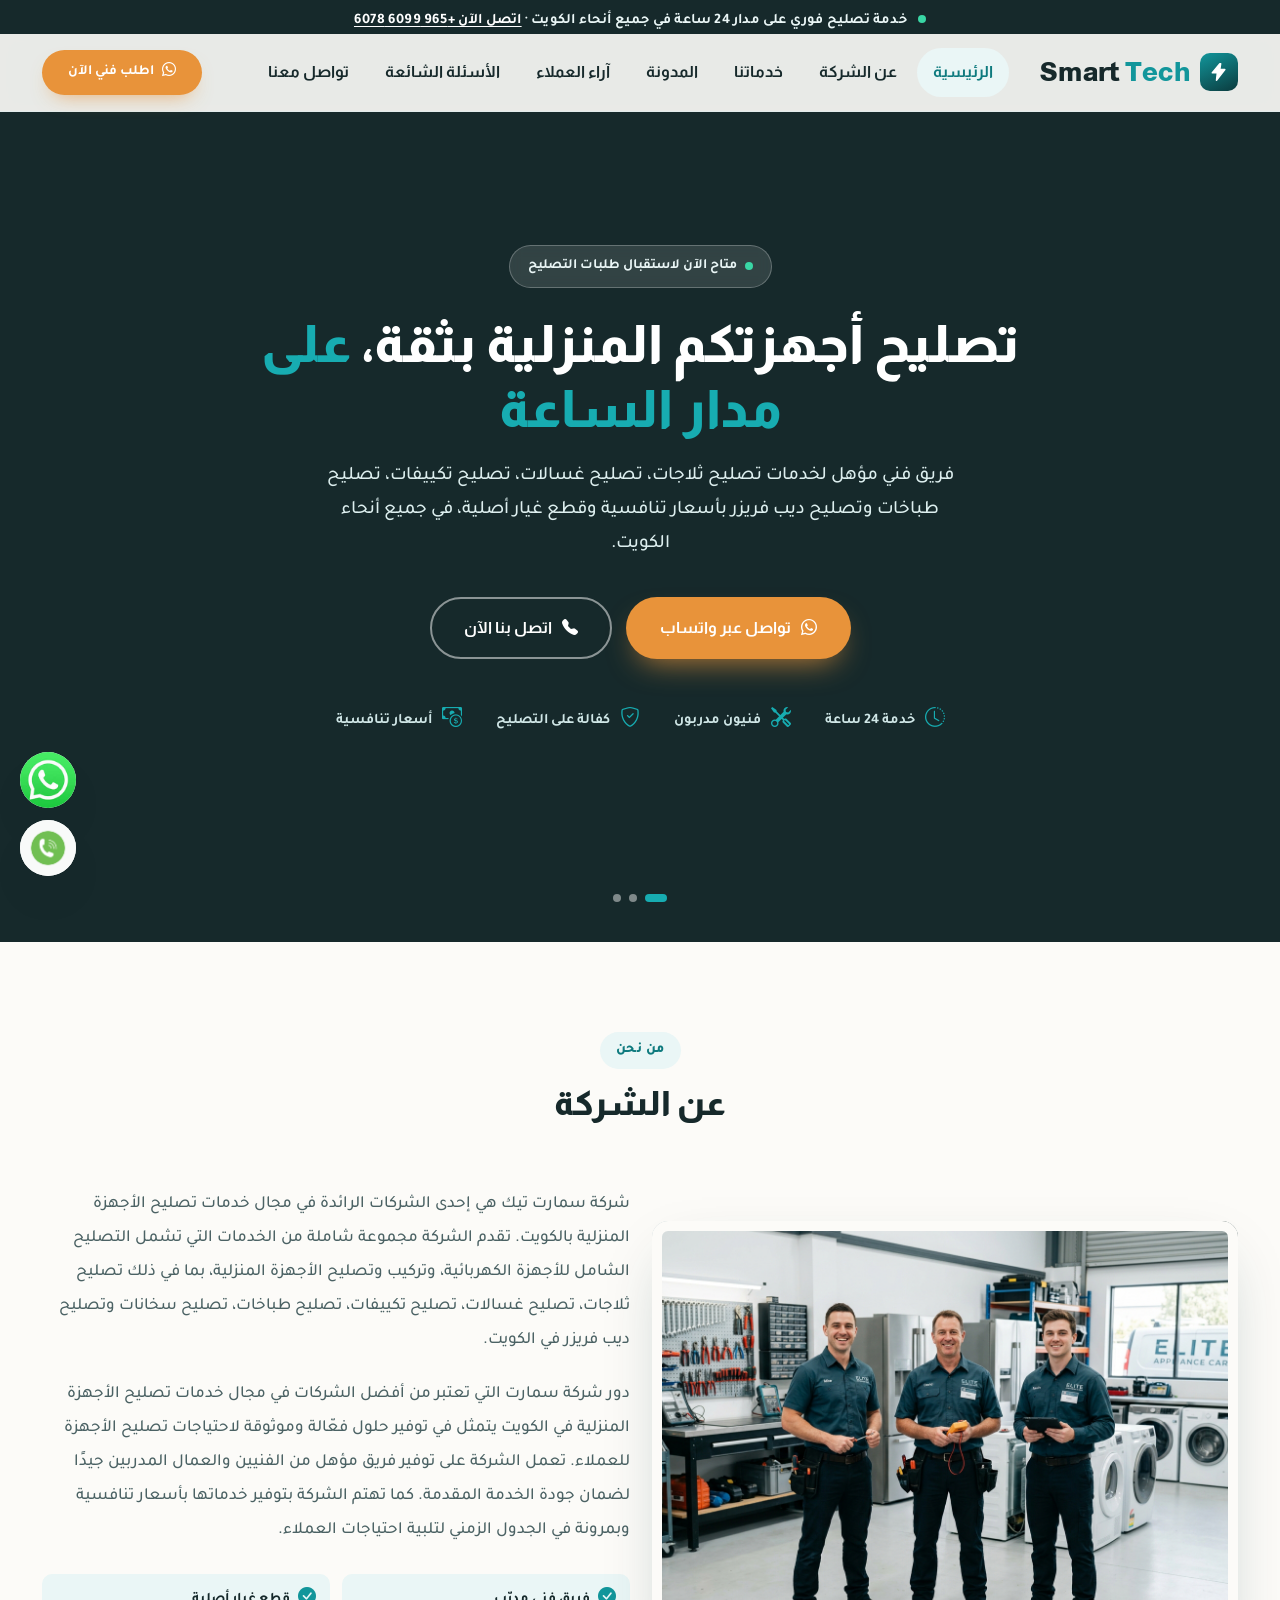
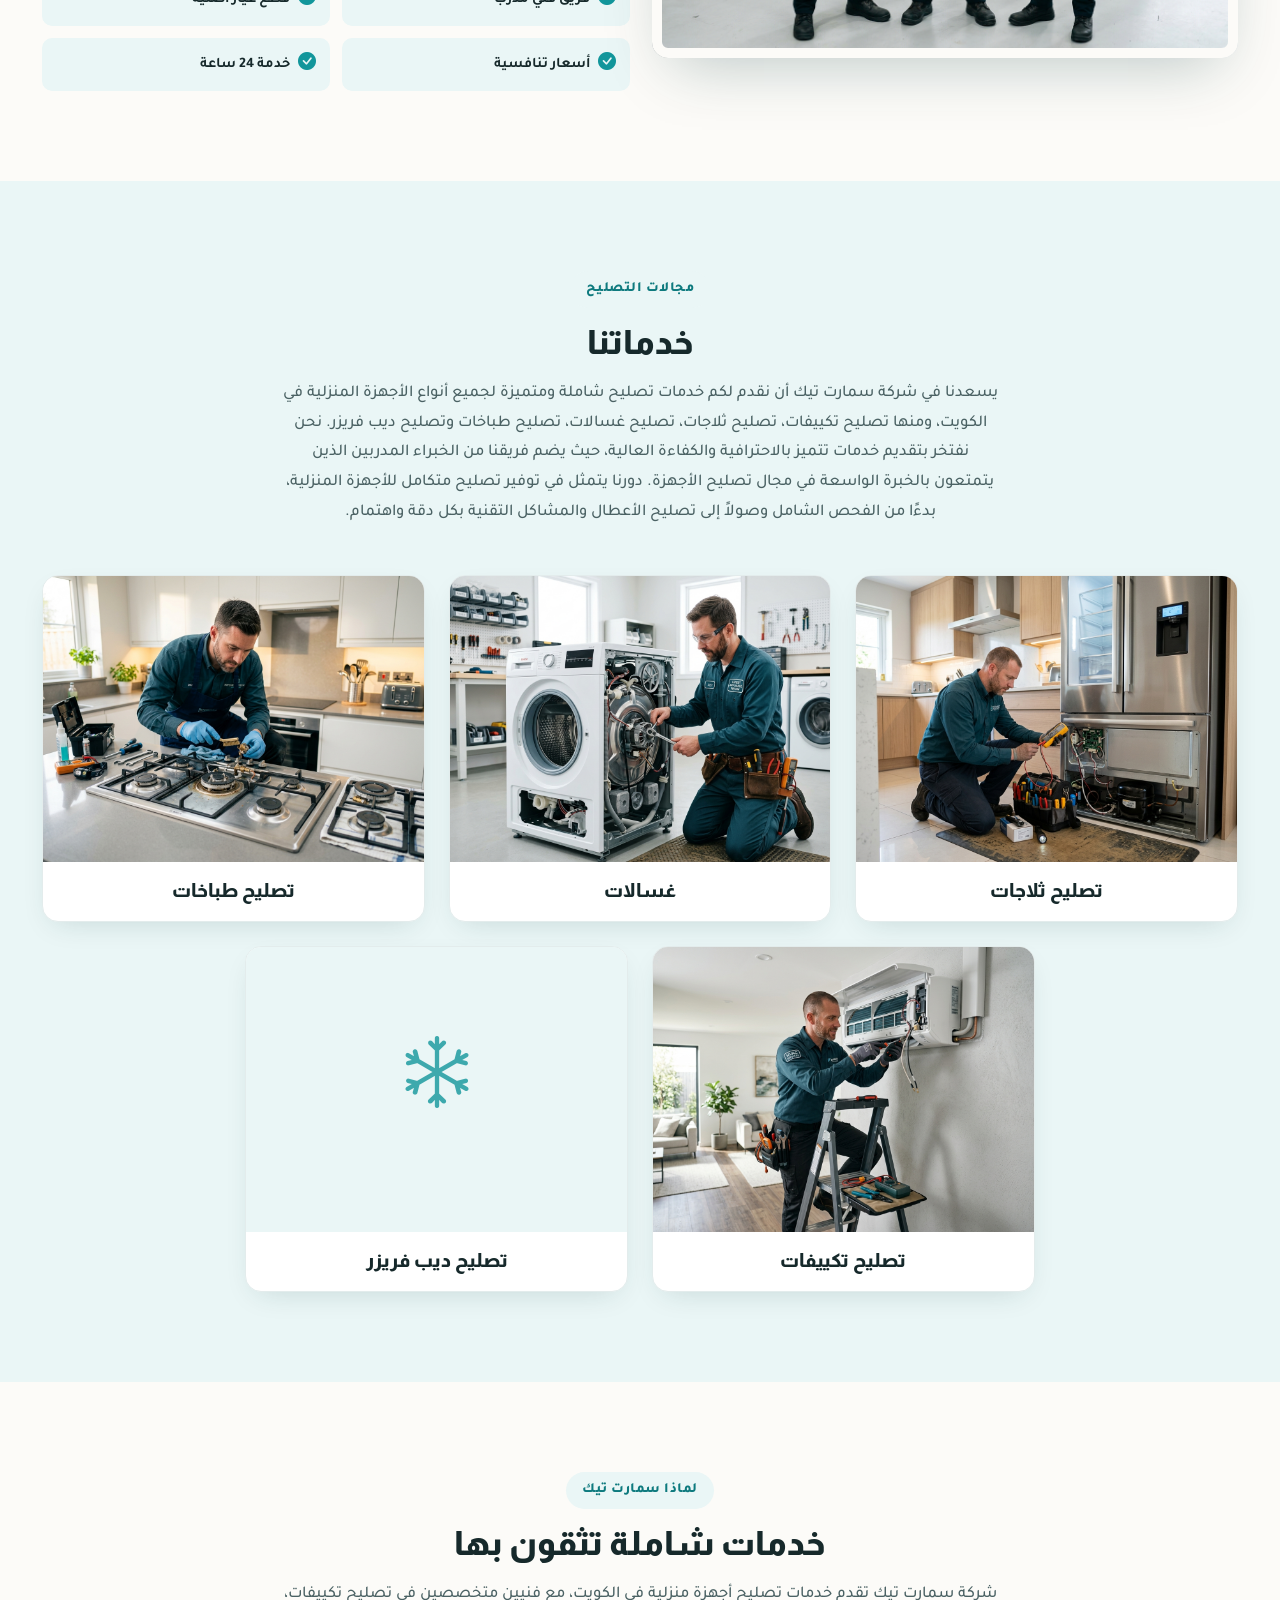
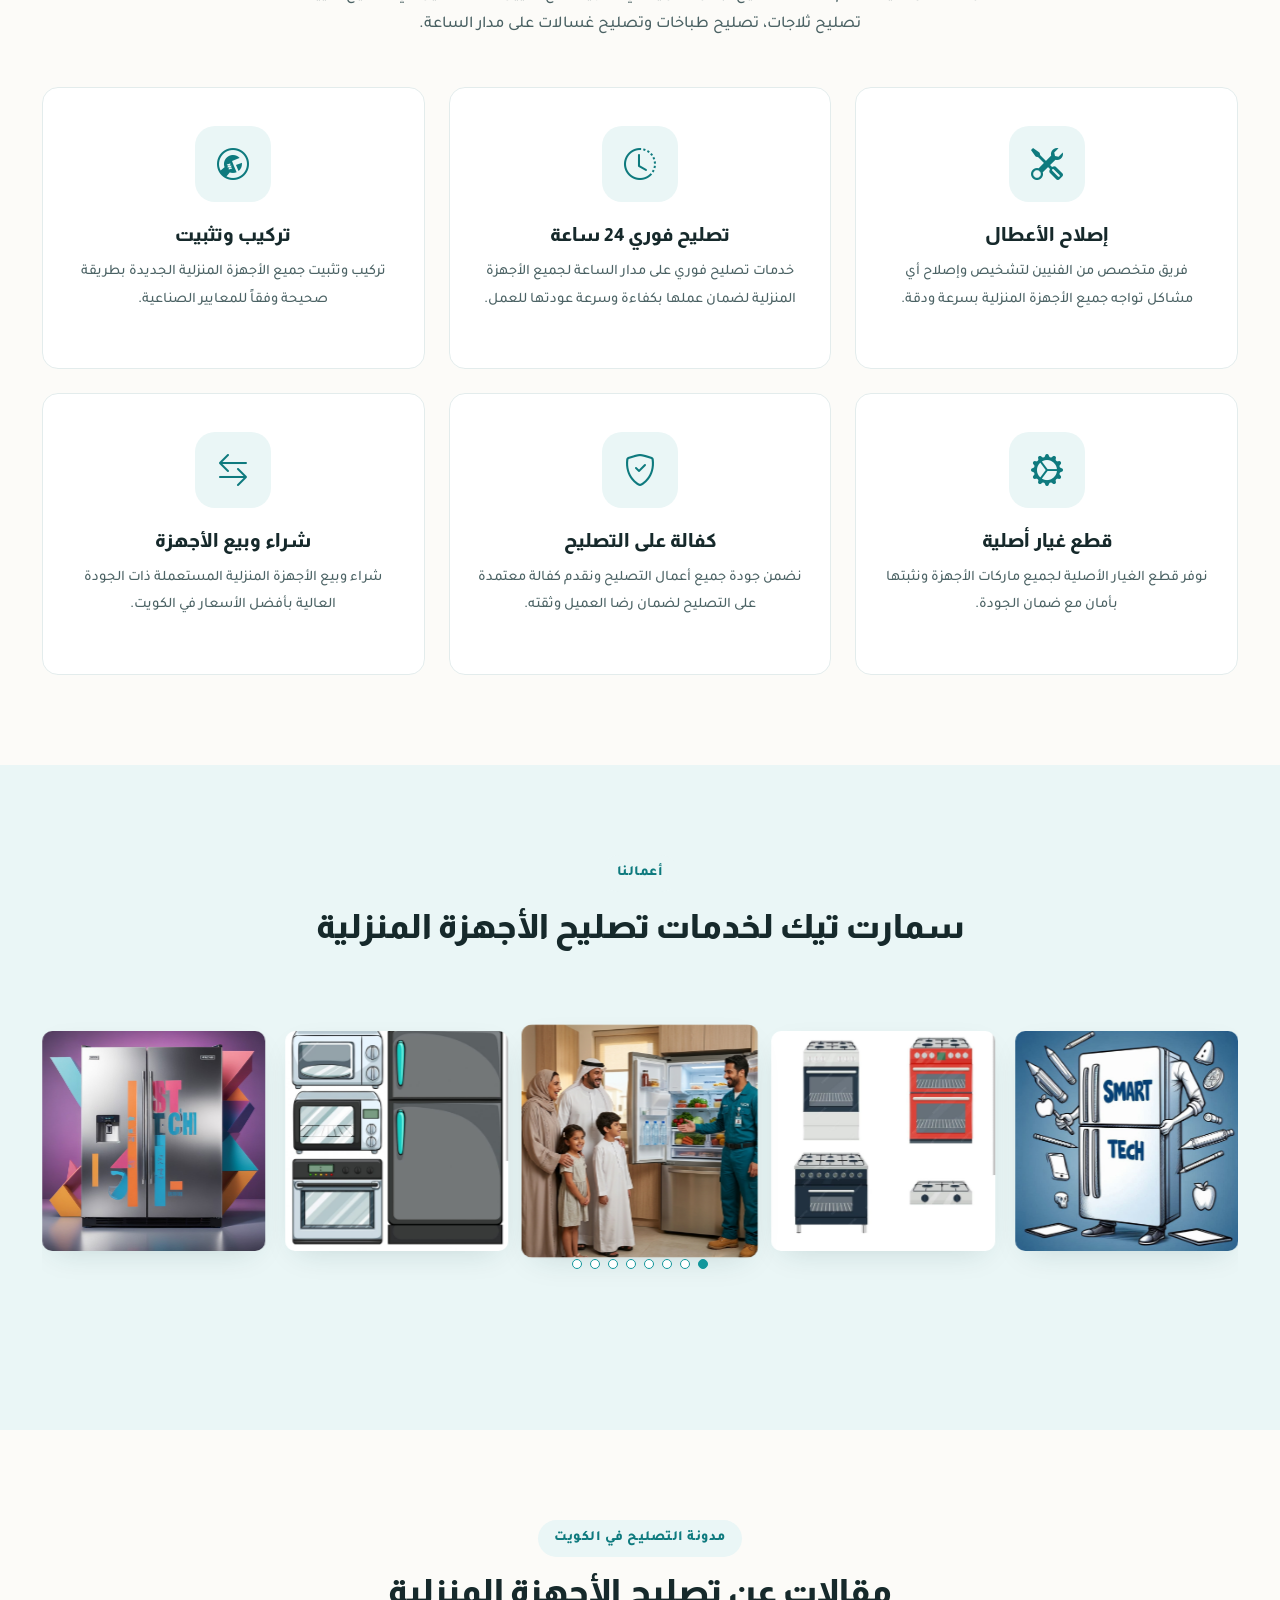
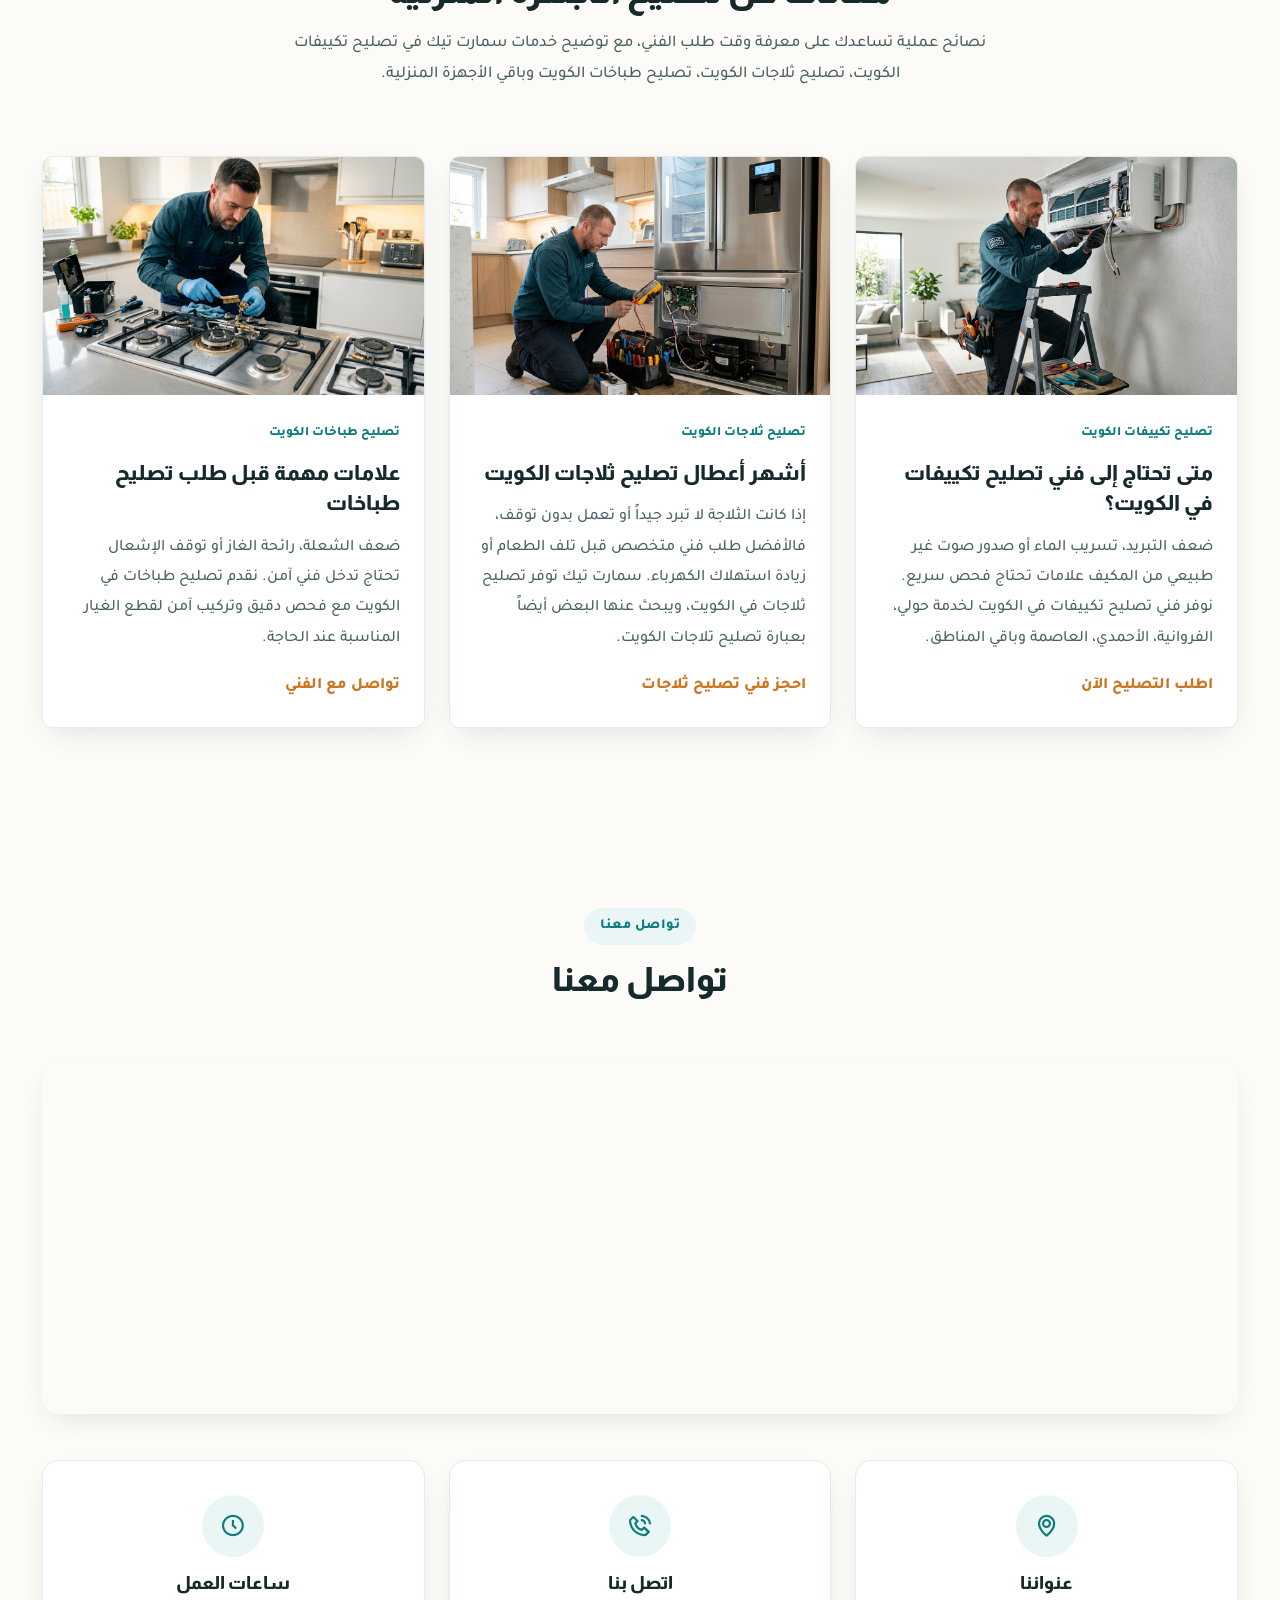
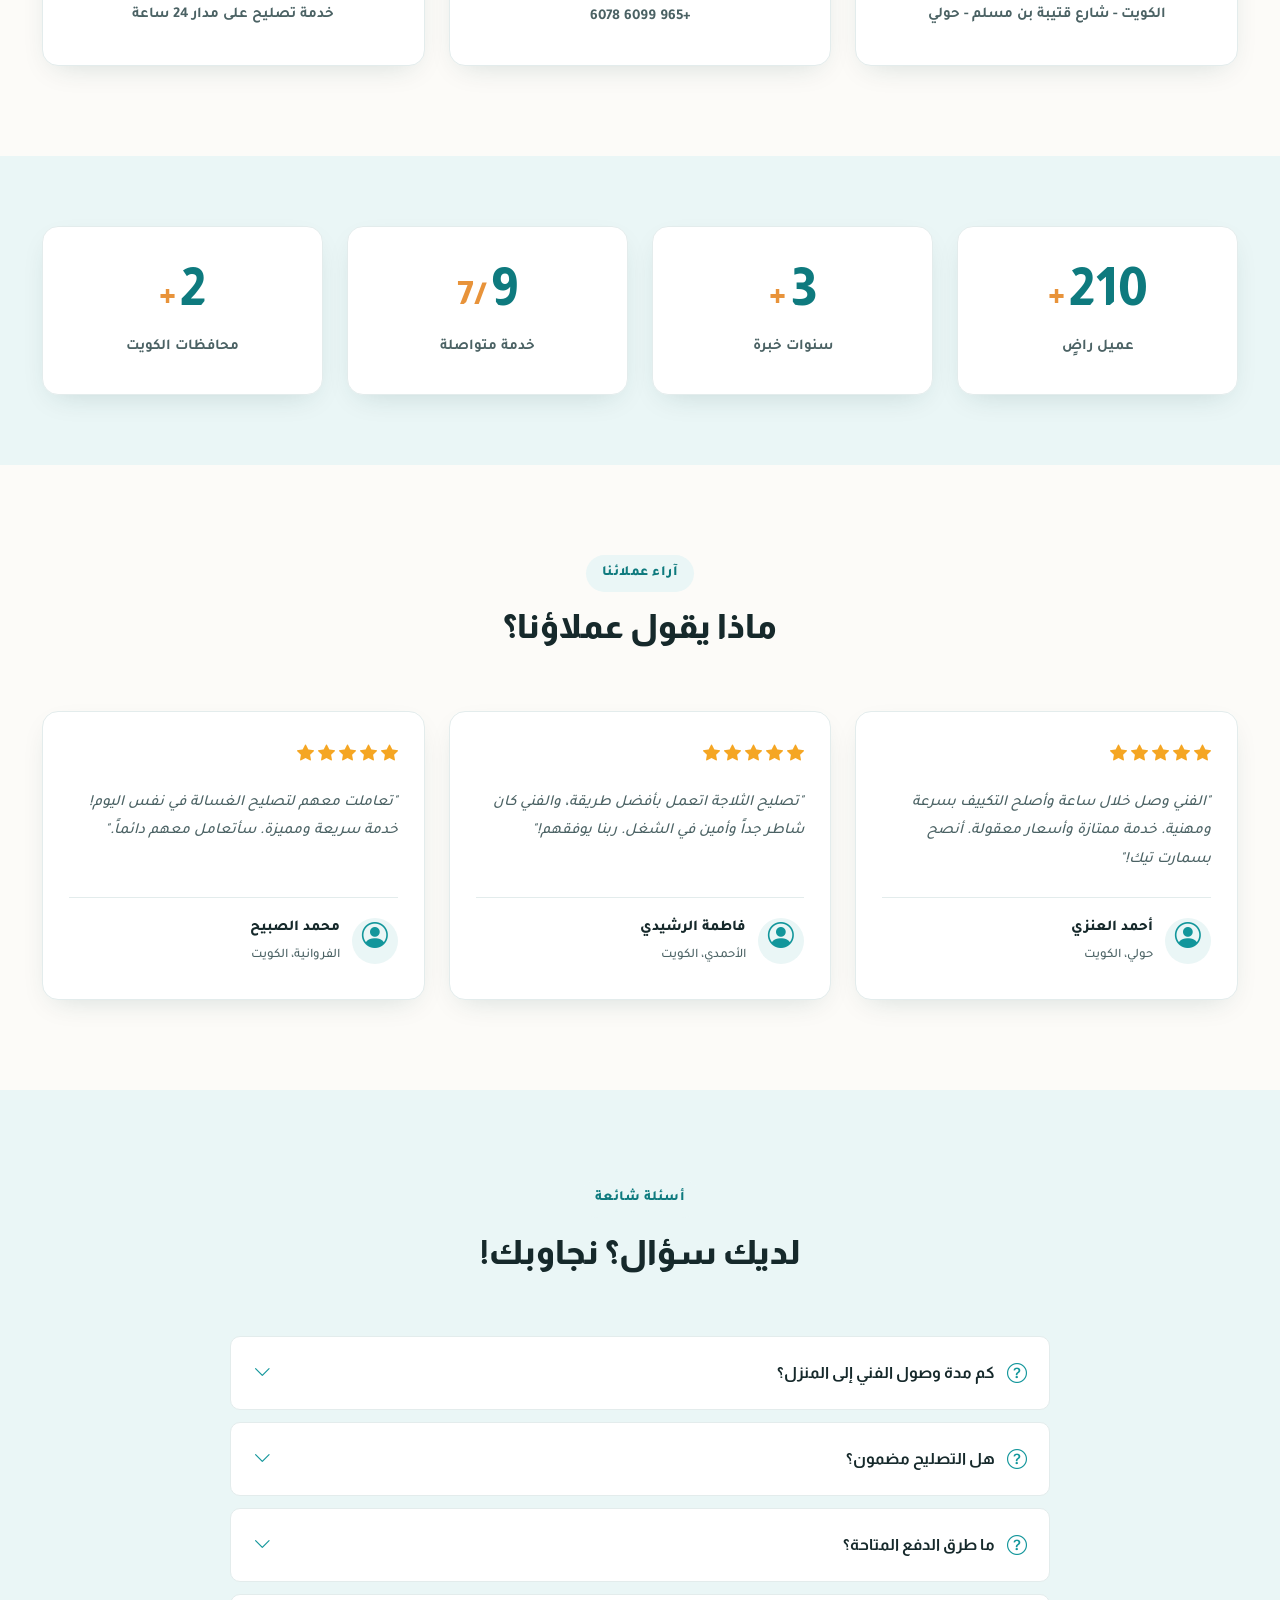
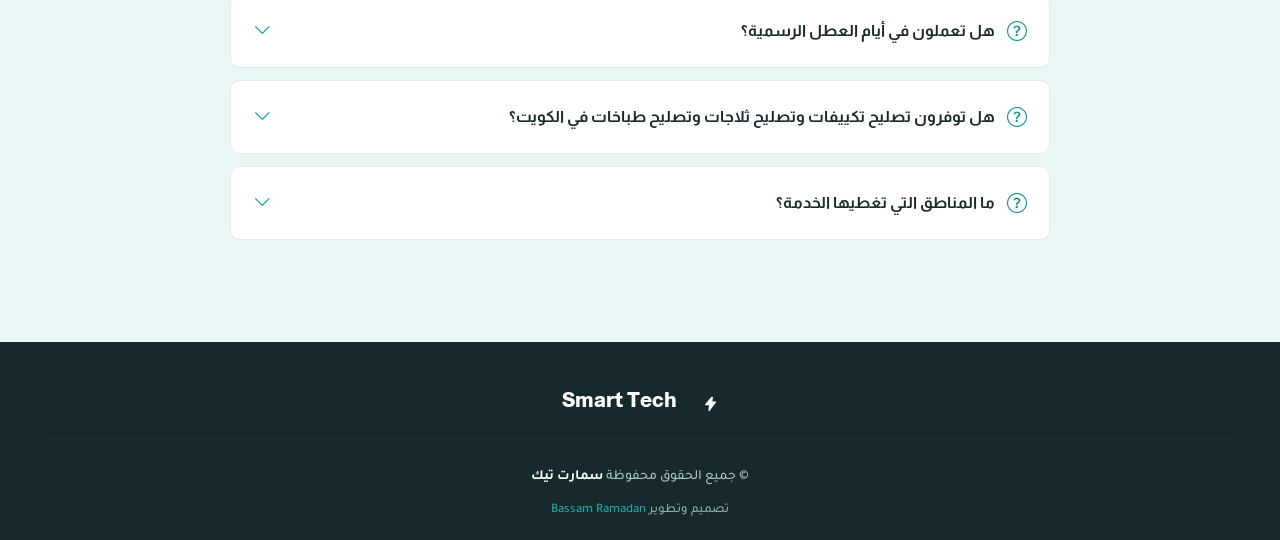
==== index.html @ f9ebb588 "Improve Kuwait SEO content" ====
<!DOCTYPE html>
<html lang="ar" dir="rtl">

<head>
  <meta charset="utf-8">
  <meta content="width=device-width, initial-scale=1.0" name="viewport">
  <title>سمارت تيك | تصليح تكييفات وتصليح ثلاجات وتصليح طباخات في الكويت</title>
  <meta name="description" content="شركة سمارت تيك لتصليح الأجهزة المنزلية في الكويت: تصليح تكييفات، تصليح ثلاجات، تصليح غسالات، تصليح طباخات وتصليح ديب فريزر مع فنيين مؤهلين وخدمة 24 ساعة في جميع مناطق الكويت.">
  <meta name="keywords" content="تصليح تكييفات الكويت, تصليح تكيفات الكويت, تصليح ثلاجات الكويت, تصليح تلاجات الكويت, تصليح طباخات الكويت, تصليح غسالات الكويت, تصليح اجهزة منزلية الكويت, فني تصليح اجهزة الكويت, سمارت تيك الكويت">
  <meta name="robots" content="index, follow">
  <meta name="language" content="ar-KW">
  <meta name="geo.region" content="KW">
  <meta name="geo.placename" content="Hawally, Kuwait">
  <meta name="geo.position" content="29.3307419;48.0105573">
  <meta name="ICBM" content="29.3307419, 48.0105573">
  <meta name="format-detection" content="telephone=yes">

  <!-- Open Graph / WhatsApp & Social Sharing -->
  <meta property="og:type" content="website">
  <meta property="og:title" content="سمارت تيك — تصليح تكييفات وتصليح ثلاجات وتصليح طباخات في الكويت">
  <meta property="og:description" content="فريق فني مؤهل لخدمات تصليح تكييفات، تصليح ثلاجات، تصليح غسالات وتصليح طباخات في جميع أنحاء الكويت بأسعار تنافسية وخدمة 24 ساعة.">
  <meta property="og:image" content="assets/img/hero-bg1.jpg">
  <meta property="og:locale" content="ar_KW">
  <meta name="twitter:card" content="summary_large_image">
  <meta name="twitter:title" content="سمارت تيك — تصليح تكييفات وتصليح ثلاجات وتصليح طباخات في الكويت">
  <meta name="twitter:description" content="فريق فني مؤهل لتصليح الأجهزة المنزلية في الكويت: تصليح تكييفات، تصليح ثلاجات، تصليح طباخات وغسالات 24/7.">
  <meta name="twitter:image" content="assets/img/hero-bg1.jpg">

  <script type="application/ld+json">
  {
    "@context": "https://schema.org",
    "@graph": [
      {
        "@type": ["LocalBusiness", "HomeAndConstructionBusiness"],
        "name": "سمارت تيك",
        "description": "شركة تصليح أجهزة منزلية في الكويت تقدم تصليح تكييفات، تصليح ثلاجات، تصليح غسالات، تصليح طباخات وتصليح ديب فريزر على مدار 24 ساعة.",
        "telephone": "+96560996078",
        "priceRange": "متوسط",
        "address": {
          "@type": "PostalAddress",
          "streetAddress": "شارع قتيبة بن مسلم",
          "addressLocality": "حولي",
          "addressCountry": "KW"
        },
        "areaServed": [
          { "@type": "Country", "name": "الكويت" },
          { "@type": "AdministrativeArea", "name": "العاصمة" },
          { "@type": "AdministrativeArea", "name": "حولي" },
          { "@type": "AdministrativeArea", "name": "الفروانية" },
          { "@type": "AdministrativeArea", "name": "الأحمدي" },
          { "@type": "AdministrativeArea", "name": "مبارك الكبير" },
          { "@type": "AdministrativeArea", "name": "الجهراء" }
        ],
        "openingHoursSpecification": [
          {
            "@type": "OpeningHoursSpecification",
            "dayOfWeek": ["Monday", "Tuesday", "Wednesday", "Thursday", "Friday", "Saturday", "Sunday"],
            "opens": "00:00",
            "closes": "23:59"
          }
        ],
        "hasOfferCatalog": {
          "@type": "OfferCatalog",
          "name": "خدمات تصليح الأجهزة المنزلية في الكويت",
          "itemListElement": [
            { "@type": "Offer", "itemOffered": { "@type": "Service", "name": "تصليح تكييفات الكويت" } },
            { "@type": "Offer", "itemOffered": { "@type": "Service", "name": "تصليح ثلاجات الكويت" } },
            { "@type": "Offer", "itemOffered": { "@type": "Service", "name": "تصليح طباخات الكويت" } },
            { "@type": "Offer", "itemOffered": { "@type": "Service", "name": "تصليح غسالات الكويت" } },
            { "@type": "Offer", "itemOffered": { "@type": "Service", "name": "تصليح ديب فريزر الكويت" } }
          ]
        }
      },
      {
        "@type": "FAQPage",
        "mainEntity": [
          {
            "@type": "Question",
            "name": "كم مدة وصول الفني إلى المنزل؟",
            "acceptedAnswer": {
              "@type": "Answer",
              "text": "نسعى لإرسال الفني خلال ساعة من وقت التواصل معنا في جميع مناطق الكويت على مدار 24 ساعة."
            }
          },
          {
            "@type": "Question",
            "name": "هل توفرون تصليح تكييفات وتصليح ثلاجات وتصليح طباخات في الكويت؟",
            "acceptedAnswer": {
              "@type": "Answer",
              "text": "نعم، نقدم خدمات تصليح تكييفات، تصليح ثلاجات، تصليح طباخات، تصليح غسالات وتصليح ديب فريزر في الكويت."
            }
          },
          {
            "@type": "Question",
            "name": "ما المناطق التي تغطيها الخدمة؟",
            "acceptedAnswer": {
              "@type": "Answer",
              "text": "نغطي جميع مناطق الكويت: العاصمة، حولي، الفروانية، الأحمدي، مبارك الكبير، والجهراء."
            }
          }
        ]
      }
    ]
  }
  </script>

  <link rel="icon" type="image/x-icon" href="assets/img/STLOGO.png">

  <!-- Google Fonts: Arabic-first, professional pairing -->
  <link rel="preconnect" href="https://fonts.googleapis.com">
  <link rel="preconnect" href="https://fonts.gstatic.com" crossorigin>
  <link href="https://fonts.googleapis.com/css2?family=Almarai:wght@400;700;800&family=Tajawal:wght@400;500;700;800&display=swap" rel="stylesheet">

  <!-- Vendor CSS Files -->
  <link href="assets/vendor/fontawesome-free/css/all.min.css" rel="stylesheet">
  <link href="assets/vendor/animate.css/animate.min.css" rel="stylesheet">
  <link href="assets/vendor/aos/aos.css" rel="stylesheet">
  <link href="assets/vendor/bootstrap/css/bootstrap.min.css" rel="stylesheet">
  <link href="assets/vendor/bootstrap-icons/bootstrap-icons.css" rel="stylesheet">
  <link href="assets/vendor/boxicons/css/boxicons.min.css" rel="stylesheet">
  <link href="assets/vendor/glightbox/css/glightbox.min.css" rel="stylesheet">
  <link href="assets/vendor/swiper/swiper-bundle.min.css" rel="stylesheet">

  <!-- Template Main CSS File -->
  <link href="assets/css/style.css" rel="stylesheet">

</head>

<body>

  <!-- ======= Top notice bar ======= -->
  <div class="st-topbar">
    <span class="st-dot"></span>
    خدمة تصليح فوري على مدار 24 ساعة في جميع أنحاء الكويت ·
    <a href="tel:+96560996078">اتصل الآن +965 6099 6078</a>
  </div>

  <!-- ======= Header ======= -->
  <header id="header" class="fixed-top">
    <div class="container d-flex align-items-center justify-content-between">

      <p class="logo mb-0">
        <a href="index.html">
          <span class="st-mark">
            <svg viewBox="0 0 24 24" fill="none" xmlns="http://www.w3.org/2000/svg">
              <path d="M13 2 4 13h6l-1 9 10-13h-6l1-7Z" stroke="currentColor" stroke-width="1.8" stroke-linejoin="round" fill="currentColor"/>
            </svg>
          </span>
          <span dir="ltr">Smart <span style="color:#12969B;">Tech</span></span>
        </a>
      </p>

      <nav id="navbar" class="navbar order-last order-lg-0">
        <ul>
          <li><a class="nav-link scrollto active" href="#hero">الرئيسية</a></li>
          <li><a class="nav-link scrollto" href="#about">عن الشركة</a></li>
          <li><a class="nav-link scrollto" href="#services">خدماتنا</a></li>
          <li><a class="nav-link scrollto" href="#blog">المدونة</a></li>
          <li><a class="nav-link scrollto" href="#testimonials">آراء العملاء</a></li>
          <li><a class="nav-link scrollto" href="#faq">الأسئلة الشائعة</a></li>
          <li><a class="nav-link scrollto" href="#contact">تواصل معنا</a></li>
        </ul>
        <i class="bi bi-list mobile-nav-toggle"></i>
      </nav>

      <a href="https://wa.me/+96560996078" target="_blank" class="appointment-btn d-none d-lg-inline-flex">
        <i class="bi bi-whatsapp"></i> اطلب فني الآن
      </a>
    </div>
  </header>
  <!-- End Header -->

  <!-- ======= Hero Section ======= -->
  <section id="hero">

    <div id="heroCarousel" data-bs-interval="5000" class="carousel slide carousel-fade" data-bs-ride="carousel">

      <ol class="carousel-indicators" id="hero-carousel-indicators"></ol>

      <div class="carousel-inner" role="listbox">

        <div class="carousel-item active" style="background-image: url(assets/img/hero-bg1.jpg);">
          <div class="carousel-slide-tag">تصليح ثلاجات · تصليح غسالات · تصليح طباخات</div>
        </div>
        <div class="carousel-item" style="background-image: url(assets/img/hero-bg2.jpg);">
          <div class="carousel-slide-tag">خدمة في نفس اليوم — جميع مناطق الكويت</div>
        </div>
        <div class="carousel-item" style="background-image: url(assets/img/service-ac.jpg);">
          <div class="carousel-slide-tag">تصليح تكييفات · تصليح ديب فريزر · تركيب وتصليح</div>
        </div>

      </div>

      <div class="hero-content">
        <span class="st-badge"><span class="st-dot"></span> متاح الآن لاستقبال طلبات التصليح</span>
        <h1>تصليح أجهزتكم المنزلية بثقة، <span>على مدار الساعة</span></h1>
        <p class="hero-lead">
          فريق فني مؤهل لخدمات تصليح ثلاجات، تصليح غسالات، تصليح تكييفات، تصليح طباخات وتصليح ديب فريزر بأسعار تنافسية وقطع غيار أصلية، في جميع أنحاء الكويت.
        </p>

        <div class="hero-actions">
          <a href="https://wa.me/+96560996078" target="_blank" class="btn-hero primary">
            <i class="bi bi-whatsapp"></i> تواصل عبر واتساب
          </a>
          <a href="tel:+96560996078" class="btn-hero ghost">
            <i class="bi bi-telephone-fill"></i> اتصل بنا الآن
          </a>
        </div>

        <div class="hero-trust">
          <span class="item"><i class="bi bi-clock-history"></i> خدمة 24 ساعة</span>
          <span class="item"><i class="bi bi-tools"></i> فنيون مدربون</span>
          <span class="item"><i class="bi bi-shield-check"></i> كفالة على التصليح</span>
          <span class="item"><i class="bi bi-cash-coin"></i> أسعار تنافسية</span>
        </div>
      </div>

    </div>

  </section><!-- End Hero -->

  <main id="main">

    <!-- ======= About Us Section ======= -->
    <section id="about" class="about">
      <div class="container" data-aos="fade-up">

        <div class="section-title">
          <span class="eyebrow">من نحن</span>
          <h2>عن الشركة</h2>
        </div>

        <div class="row align-items-center">
          <div class="col-lg-6" data-aos="fade-right">
            <div class="about-media">
              <img src="assets/img/about-team.jpg" loading="lazy" class="img-fluid" alt="فريق سمارت تيك المحترف لتصليح الأجهزة المنزلية">
            </div>
          </div>
          <div class="col-lg-6 pt-4 pt-lg-0 content" data-aos="fade-left">

            <p class="about-text">
              شركة سمارت تيك هي إحدى الشركات الرائدة في مجال خدمات تصليح الأجهزة المنزلية بالكويت. تقدم الشركة مجموعة شاملة من الخدمات التي تشمل التصليح الشامل للأجهزة الكهربائية، وتركيب وتصليح الأجهزة المنزلية، بما في ذلك تصليح ثلاجات، تصليح غسالات، تصليح تكييفات، تصليح طباخات، تصليح سخانات وتصليح ديب فريزر في الكويت.
            </p>
            <p class="about-text">
              دور شركة سمارت التي تعتبر من أفضل الشركات في مجال خدمات تصليح الأجهزة المنزلية في الكويت يتمثل في توفير حلول فعّالة وموثوقة لاحتياجات تصليح الأجهزة للعملاء. تعمل الشركة على توفير فريق مؤهل من الفنيين والعمال المدربين جيدًا لضمان جودة الخدمة المقدمة. كما تهتم الشركة بتوفير خدماتها بأسعار تنافسية وبمرونة في الجدول الزمني لتلبية احتياجات العملاء.
            </p>

            <ul>
              <li><i class="bi bi-check-circle-fill"></i> فريق فني مدرّب</li>
              <li><i class="bi bi-check-circle-fill"></i> قطع غيار أصلية</li>
              <li><i class="bi bi-check-circle-fill"></i> أسعار تنافسية</li>
              <li><i class="bi bi-check-circle-fill"></i> خدمة 24 ساعة</li>
            </ul>
          </div>
        </div>

      </div>
    </section><!-- End About Us Section -->

    <!-- ======= Featured Services Section ======= -->
    <section id="featured-services" class="featured-services section-bg">
      <div class="container" data-aos="fade-up">
        <div class="section-title">
          <span class="eyebrow">مجالات التصليح</span>
          <h2>خدماتنا</h2>
          <p>
            يسعدنا في شركة سمارت تيك أن نقدم لكم خدمات تصليح شاملة ومتميزة لجميع أنواع الأجهزة المنزلية في الكويت، ومنها تصليح تكييفات، تصليح ثلاجات، تصليح غسالات، تصليح طباخات وتصليح ديب فريزر. نحن نفتخر بتقديم خدمات تتميز بالاحترافية والكفاءة العالية، حيث يضم فريقنا من الخبراء المدربين الذين يتمتعون بالخبرة الواسعة في مجال تصليح الأجهزة. دورنا يتمثل في توفير تصليح متكامل للأجهزة المنزلية، بدءًا من الفحص الشامل وصولاً إلى تصليح الأعطال والمشاكل التقنية بكل دقة واهتمام.
          </p>
        </div>

        <div class="row g-4 justify-content-center">
          <div class="col-md-6 col-lg-4 d-flex align-items-stretch">
            <div class="icon-box w-100" data-aos="fade-up" data-aos-delay="100">
              <div class="cat-media">
                <img src="assets/img/service-fridge.jpg" loading="lazy" class="img-fluid" alt="تصليح الثلاجات في الكويت">
              </div>
              <h2 class="title">تصليح ثلاجات</h2>
            </div>
          </div>

          <div class="col-md-6 col-lg-4 d-flex align-items-stretch">
            <div class="icon-box w-100" data-aos="fade-up" data-aos-delay="200">
              <div class="cat-media">
                <img src="assets/img/service-washer.jpg" loading="lazy" class="img-fluid" alt="تصليح الغسالات في الكويت">
              </div>
              <h2 class="title">غسالات</h2>
            </div>
          </div>

          <div class="col-md-6 col-lg-4 d-flex align-items-stretch">
            <div class="icon-box w-100" data-aos="fade-up" data-aos-delay="300">
              <div class="cat-media">
                <img src="assets/img/service-stove.jpg" loading="lazy" class="img-fluid" alt="تصليح الطباخات في الكويت">
              </div>
              <h2 class="title">تصليح طباخات</h2>
            </div>
          </div>

          <div class="col-md-6 col-lg-4 d-flex align-items-stretch">
            <div class="icon-box w-100" data-aos="fade-up" data-aos-delay="400">
              <div class="cat-media">
                <img src="assets/img/service-ac.jpg" loading="lazy" class="img-fluid" alt="تصليح التكييفات في الكويت">
              </div>
              <h2 class="title">تصليح تكييفات</h2>
            </div>
          </div>

          <div class="col-md-6 col-lg-4 d-flex align-items-stretch">
            <div class="icon-box w-100" data-aos="fade-up" data-aos-delay="500">
              <div class="cat-media cat-media--icon">
                <i class="bi bi-snow"></i>
              </div>
              <h2 class="title">تصليح ديب فريزر</h2>
            </div>
          </div>
        </div>

      </div>
    </section><!-- End Featured Services Section -->

    <!-- ======= Services Section ======= -->
    <section id="services" class="services">
      <div class="container" data-aos="fade-up">

        <div class="section-title">
          <span class="eyebrow">لماذا سمارت تيك</span>
          <h2>خدمات شاملة تثقون بها</h2>
          <p>شركة سمارت تيك تقدم خدمات تصليح أجهزة منزلية في الكويت، مع فنيين متخصصين في تصليح تكييفات، تصليح ثلاجات، تصليح طباخات وتصليح غسالات على مدار الساعة.</p>
        </div>

        <div class="row g-4">
          <div class="col-lg-4 col-md-6" data-aos="zoom-in" data-aos-delay="100">
            <div class="icon-box">
              <div class="icon"><i class="bi bi-tools"></i></div>
              <h4 class="title"><a href="#contact">إصلاح الأعطال</a></h4>
              <p class="description">فريق متخصص من الفنيين لتشخيص وإصلاح أي مشاكل تواجه جميع الأجهزة المنزلية بسرعة ودقة.</p>
            </div>
          </div>
          <div class="col-lg-4 col-md-6" data-aos="zoom-in" data-aos-delay="200">
            <div class="icon-box">
              <div class="icon"><i class="bi bi-clock-history"></i></div>
              <h4 class="title"><a href="#contact">تصليح فوري 24 ساعة</a></h4>
              <p class="description">خدمات تصليح فوري على مدار الساعة لجميع الأجهزة المنزلية لضمان عملها بكفاءة وسرعة عودتها للعمل.</p>
            </div>
          </div>
          <div class="col-lg-4 col-md-6" data-aos="zoom-in" data-aos-delay="300">
            <div class="icon-box">
              <div class="icon"><i class="bi bi-wrench-adjustable-circle"></i></div>
              <h4 class="title"><a href="#contact">تركيب وتثبيت</a></h4>
              <p class="description">تركيب وتثبيت جميع الأجهزة المنزلية الجديدة بطريقة صحيحة وفقاً للمعايير الصناعية.</p>
            </div>
          </div>
          <div class="col-lg-4 col-md-6" data-aos="zoom-in" data-aos-delay="100">
            <div class="icon-box">
              <div class="icon"><i class="bi bi-gear-wide-connected"></i></div>
              <h4 class="title"><a href="#contact">قطع غيار أصلية</a></h4>
              <p class="description">نوفر قطع الغيار الأصلية لجميع ماركات الأجهزة ونثبتها بأمان مع ضمان الجودة.</p>
            </div>
          </div>
          <div class="col-lg-4 col-md-6" data-aos="zoom-in" data-aos-delay="200">
            <div class="icon-box">
              <div class="icon"><i class="bi bi-shield-check"></i></div>
              <h4 class="title"><a href="#contact">كفالة على التصليح</a></h4>
              <p class="description">نضمن جودة جميع أعمال التصليح ونقدم كفالة معتمدة على التصليح لضمان رضا العميل وثقته.</p>
            </div>
          </div>
          <div class="col-lg-4 col-md-6" data-aos="zoom-in" data-aos-delay="300">
            <div class="icon-box">
              <div class="icon"><i class="bi bi-arrow-left-right"></i></div>
              <h4 class="title"><a href="#contact">شراء وبيع الأجهزة</a></h4>
              <p class="description">شراء وبيع الأجهزة المنزلية المستعملة ذات الجودة العالية بأفضل الأسعار في الكويت.</p>
            </div>
          </div>
        </div>

      </div>
    </section><!-- End Services Section -->

    <!-- ======= Gallery Section ======= -->
    <section id="gallery" class="gallery">
      <div class="container" data-aos="fade-up">

        <div class="section-title">
          <span class="eyebrow">أعمالنا</span>
          <h2>سمارت تيك لخدمات تصليح الأجهزة المنزلية</h2>
        </div>

        <div class="gallery-slider swiper">
          <div class="swiper-wrapper align-items-center">
            <div class="swiper-slide"><a class="gallery-lightbox" href="assets/img/gallery/gallery-customer.jpg"><img src="assets/img/gallery/gallery-customer.jpg" loading="lazy" class="img-fluid" alt="عملاء راضون عن خدمة سمارت تيك"></a></div>
            <div class="swiper-slide"><a class="gallery-lightbox" href="assets/img/gallery/g1.jpg"><img src="assets/img/gallery/g1.jpg" loading="lazy" class="img-fluid" alt="من أعمال سمارت تيك"></a></div>
            <div class="swiper-slide"><a class="gallery-lightbox" href="assets/img/gallery/g2.jpg"><img src="assets/img/gallery/g2.jpg" loading="lazy" class="img-fluid" alt="من أعمال سمارت تيك"></a></div>
            <div class="swiper-slide"><a class="gallery-lightbox" href="assets/img/gallery/g3.jpg"><img src="assets/img/gallery/g3.jpg" loading="lazy" class="img-fluid" alt="من أعمال سمارت تيك"></a></div>
            <div class="swiper-slide"><a class="gallery-lightbox" href="assets/img/gallery/g4.jpg"><img src="assets/img/gallery/g4.jpg" loading="lazy" class="img-fluid" alt="من أعمال سمارت تيك"></a></div>
            <div class="swiper-slide"><a class="gallery-lightbox" href="assets/img/gallery/g6.jpg"><img src="assets/img/gallery/g6.jpg" loading="lazy" class="img-fluid" alt="من أعمال سمارت تيك"></a></div>
            <div class="swiper-slide"><a class="gallery-lightbox" href="assets/img/gallery/g5.jpg"><img src="assets/img/gallery/g5.jpg" loading="lazy" class="img-fluid" alt="من أعمال سمارت تيك"></a></div>
            <div class="swiper-slide"><a class="gallery-lightbox" href="assets/img/gallery/g7.jpg"><img src="assets/img/gallery/g7.jpg" loading="lazy" class="img-fluid" alt="من أعمال سمارت تيك"></a></div>
          </div>
          <div class="swiper-pagination"></div>
        </div>

      </div>
    </section><!-- End Gallery Section -->

    <!-- ======= Blog Section ======= -->
    <section id="blog" class="blog">
      <div class="container" data-aos="fade-up">
        <div class="section-title">
          <span class="eyebrow">مدونة التصليح في الكويت</span>
          <h2>مقالات عن تصليح الأجهزة المنزلية</h2>
          <p>نصائح عملية تساعدك على معرفة وقت طلب الفني، مع توضيح خدمات سمارت تيك في تصليح تكييفات الكويت، تصليح ثلاجات الكويت، تصليح طباخات الكويت وباقي الأجهزة المنزلية.</p>
        </div>

        <div class="row g-4">
          <div class="col-lg-4 col-md-6" data-aos="fade-up" data-aos-delay="100">
            <article class="blog-card">
              <div class="blog-media">
                <img src="assets/img/service-ac.jpg" loading="lazy" alt="تصليح تكييفات في الكويت">
              </div>
              <div class="blog-content">
                <span class="blog-kicker">تصليح تكييفات الكويت</span>
                <h3>متى تحتاج إلى فني تصليح تكييفات في الكويت؟</h3>
                <p>ضعف التبريد، تسريب الماء أو صدور صوت غير طبيعي من المكيف علامات تحتاج فحص سريع. نوفر فني تصليح تكييفات في الكويت لخدمة حولي، الفروانية، الأحمدي، العاصمة وباقي المناطق.</p>
                <a href="#contact" class="blog-link">اطلب التصليح الآن</a>
              </div>
            </article>
          </div>

          <div class="col-lg-4 col-md-6" data-aos="fade-up" data-aos-delay="200">
            <article class="blog-card">
              <div class="blog-media">
                <img src="assets/img/service-fridge.jpg" loading="lazy" alt="تصليح ثلاجات في الكويت">
              </div>
              <div class="blog-content">
                <span class="blog-kicker">تصليح ثلاجات الكويت</span>
                <h3>أشهر أعطال تصليح ثلاجات الكويت</h3>
                <p>إذا كانت الثلاجة لا تبرد جيداً أو تعمل بدون توقف، فالأفضل طلب فني متخصص قبل تلف الطعام أو زيادة استهلاك الكهرباء. سمارت تيك توفر تصليح ثلاجات في الكويت، ويبحث عنها البعض أيضاً بعبارة تصليح تلاجات الكويت.</p>
                <a href="#contact" class="blog-link">احجز فني تصليح ثلاجات</a>
              </div>
            </article>
          </div>

          <div class="col-lg-4 col-md-6" data-aos="fade-up" data-aos-delay="300">
            <article class="blog-card">
              <div class="blog-media">
                <img src="assets/img/service-stove.jpg" loading="lazy" alt="تصليح طباخات في الكويت">
              </div>
              <div class="blog-content">
                <span class="blog-kicker">تصليح طباخات الكويت</span>
                <h3>علامات مهمة قبل طلب تصليح طباخات</h3>
                <p>ضعف الشعلة، رائحة الغاز أو توقف الإشعال تحتاج تدخل فني آمن. نقدم تصليح طباخات في الكويت مع فحص دقيق وتركيب آمن لقطع الغيار المناسبة عند الحاجة.</p>
                <a href="#contact" class="blog-link">تواصل مع الفني</a>
              </div>
            </article>
          </div>
        </div>
      </div>
    </section><!-- End Blog Section -->

    <!-- ======= Contact Section ======= -->
    <section id="contact" class="contact">
      <div class="container">

        <div class="section-title">
          <span class="eyebrow">تواصل معنا</span>
          <h2>تواصل معنا</h2>
        </div>

        <div class="map-wrap" data-aos="fade-up">
          <iframe src="https://www.google.com/maps/embed?pb=!1m18!1m12!1m3!1d3478.3498249757954!2d48.0105573!3d29.3307419!2m3!1f0!2f0!3f0!3m2!1i1024!2i768!4f13.1!3m3!1m2!1s0x3fcf9c883c47f505%3A0x752415a16e862d50!2sQutaibah%20Bin%20Muslim%20St%2C%20Hawally%2C%20Kuwait!5e0!3m2!1sen!2seg!4v1717834850224!5m2!1sen!2seg" width="600" height="350" style="border:0;" allowfullscreen="" loading="lazy" referrerpolicy="no-referrer-when-downgrade"></iframe>
        </div>

        <div class="row g-4">
          <div class="col-md-4">
            <div class="info-box" data-aos="fade-up" data-aos-delay="100">
              <div class="info-icon"><i class="bx bx-map"></i></div>
              <h3>عنواننا</h3>
              <p>الكويت - شارع قتيبة بن مسلم - حولي</p>
            </div>
          </div>

          <div class="col-md-4">
            <div class="info-box" data-aos="fade-up" data-aos-delay="200">
              <div class="info-icon"><i class="bx bx-phone-call"></i></div>
              <h3>اتصل بنا</h3>
              <a href="tel:+96560996078">+965 6099 6078</a>
            </div>
          </div>

          <div class="col-md-4">
            <div class="info-box" data-aos="fade-up" data-aos-delay="300">
              <div class="info-icon"><i class="bx bx-time-five"></i></div>
              <h3>ساعات العمل</h3>
              <p>خدمة تصليح على مدار 24 ساعة</p>
            </div>
          </div>
        </div>

      </div>
    </section><!-- End Contact Section -->

    <!-- ======= Stats Counter Section ======= -->
    <section id="stats" class="stats section-bg">
      <div class="container" data-aos="fade-up">
        <div class="row g-4 text-center">
          <div class="col-6 col-lg-3" data-aos="zoom-in" data-aos-delay="100">
            <div class="stat-item">
              <span class="stat-number purecounter" data-purecounter-start="0" data-purecounter-end="500" data-purecounter-duration="2">500</span>
              <span class="stat-plus">+</span>
              <p class="stat-label">عميل راضٍ</p>
            </div>
          </div>
          <div class="col-6 col-lg-3" data-aos="zoom-in" data-aos-delay="200">
            <div class="stat-item">
              <span class="stat-number purecounter" data-purecounter-start="0" data-purecounter-end="8" data-purecounter-duration="2">8</span>
              <span class="stat-plus">+</span>
              <p class="stat-label">سنوات خبرة</p>
            </div>
          </div>
          <div class="col-6 col-lg-3" data-aos="zoom-in" data-aos-delay="300">
            <div class="stat-item">
              <span class="stat-number purecounter" data-purecounter-start="0" data-purecounter-end="24" data-purecounter-duration="2">24</span>
              <span class="stat-plus">/7</span>
              <p class="stat-label">خدمة متواصلة</p>
            </div>
          </div>
          <div class="col-6 col-lg-3" data-aos="zoom-in" data-aos-delay="400">
            <div class="stat-item">
              <span class="stat-number purecounter" data-purecounter-start="0" data-purecounter-end="6" data-purecounter-duration="2">6</span>
              <span class="stat-plus">+</span>
              <p class="stat-label">محافظات الكويت</p>
            </div>
          </div>
        </div>
      </div>
    </section><!-- End Stats Section -->

    <!-- ======= Testimonials Section ======= -->
    <section id="testimonials" class="testimonials">
      <div class="container" data-aos="fade-up">
        <div class="section-title">
          <span class="eyebrow">آراء عملائنا</span>
          <h2>ماذا يقول عملاؤنا؟</h2>
        </div>
        <div class="row g-4">
          <div class="col-lg-4 col-md-6" data-aos="fade-up" data-aos-delay="100">
            <div class="testimonial-card">
              <div class="testimonial-stars">
                <i class="bi bi-star-fill"></i><i class="bi bi-star-fill"></i><i class="bi bi-star-fill"></i><i class="bi bi-star-fill"></i><i class="bi bi-star-fill"></i>
              </div>
              <p class="testimonial-text">"الفني وصل خلال ساعة وأصلح التكييف بسرعة ومهنية. خدمة ممتازة وأسعار معقولة. أنصح بسمارت تيك!"</p>
              <div class="testimonial-author">
                <div class="author-avatar"><i class="bi bi-person-circle"></i></div>
                <div>
                  <strong>أحمد العنزي</strong>
                  <span>حولي، الكويت</span>
                </div>
              </div>
            </div>
          </div>
          <div class="col-lg-4 col-md-6" data-aos="fade-up" data-aos-delay="200">
            <div class="testimonial-card">
              <div class="testimonial-stars">
                <i class="bi bi-star-fill"></i><i class="bi bi-star-fill"></i><i class="bi bi-star-fill"></i><i class="bi bi-star-fill"></i><i class="bi bi-star-fill"></i>
              </div>
              <p class="testimonial-text">"تصليح الثلاجة اتعمل بأفضل طريقة، والفني كان شاطر جداً وأمين في الشغل. ربنا يوفقهم!"</p>
              <div class="testimonial-author">
                <div class="author-avatar"><i class="bi bi-person-circle"></i></div>
                <div>
                  <strong>فاطمة الرشيدي</strong>
                  <span>الأحمدي، الكويت</span>
                </div>
              </div>
            </div>
          </div>
          <div class="col-lg-4 col-md-6" data-aos="fade-up" data-aos-delay="300">
            <div class="testimonial-card">
              <div class="testimonial-stars">
                <i class="bi bi-star-fill"></i><i class="bi bi-star-fill"></i><i class="bi bi-star-fill"></i><i class="bi bi-star-fill"></i><i class="bi bi-star-fill"></i>
              </div>
              <p class="testimonial-text">"تعاملت معهم لتصليح الغسالة في نفس اليوم! خدمة سريعة ومميزة. سأتعامل معهم دائماً."</p>
              <div class="testimonial-author">
                <div class="author-avatar"><i class="bi bi-person-circle"></i></div>
                <div>
                  <strong>محمد الصبيح</strong>
                  <span>الفروانية، الكويت</span>
                </div>
              </div>
            </div>
          </div>
        </div>
      </div>
    </section><!-- End Testimonials Section -->

    <!-- ======= FAQ Section ======= -->
    <section id="faq" class="faq section-bg">
      <div class="container" data-aos="fade-up">
        <div class="section-title">
          <span class="eyebrow">أسئلة شائعة</span>
          <h2>لديك سؤال؟ نجاوبك!</h2>
        </div>
        <div class="faq-list">
          <div class="faq-item" data-aos="fade-up" data-aos-delay="100">
            <button class="faq-question" onclick="this.parentElement.classList.toggle('active')">
              <i class="bi bi-question-circle"></i>
              كم مدة وصول الفني إلى المنزل؟
              <i class="bi bi-chevron-down faq-arrow"></i>
            </button>
            <div class="faq-answer">
              <p>نسعى لإرسال الفني خلال ساعة من وقت التواصل معنا، وذلك في جميع مناطق الكويت على مدار 24 ساعة.</p>
            </div>
          </div>
          <div class="faq-item" data-aos="fade-up" data-aos-delay="150">
            <button class="faq-question" onclick="this.parentElement.classList.toggle('active')">
              <i class="bi bi-question-circle"></i>
              هل التصليح مضمون؟
              <i class="bi bi-chevron-down faq-arrow"></i>
            </button>
            <div class="faq-answer">
              <p>نعم، نقدم كفالة على جميع أعمال التصليح وقطع الغيار المستخدمة لضمان رضا العميل وثقته الكاملة.</p>
            </div>
          </div>
          <div class="faq-item" data-aos="fade-up" data-aos-delay="200">
            <button class="faq-question" onclick="this.parentElement.classList.toggle('active')">
              <i class="bi bi-question-circle"></i>
              ما طرق الدفع المتاحة؟
              <i class="bi bi-chevron-down faq-arrow"></i>
            </button>
            <div class="faq-answer">
              <p>نقبل الدفع نقداً (كاش) وعبر K-NET وبطاقات الدفع الإلكتروني لراحة عملائنا.</p>
            </div>
          </div>
          <div class="faq-item" data-aos="fade-up" data-aos-delay="250">
            <button class="faq-question" onclick="this.parentElement.classList.toggle('active')">
              <i class="bi bi-question-circle"></i>
              هل تعملون في أيام العطل الرسمية؟
              <i class="bi bi-chevron-down faq-arrow"></i>
            </button>
            <div class="faq-answer">
              <p>نعم! نعمل على مدار 24 ساعة، 7 أيام في الأسبوع، بما في ذلك جميع العطل الرسمية والإجازات.</p>
            </div>
          </div>
          <div class="faq-item" data-aos="fade-up" data-aos-delay="275">
            <button class="faq-question" onclick="this.parentElement.classList.toggle('active')">
              <i class="bi bi-question-circle"></i>
              هل توفرون تصليح تكييفات وتصليح ثلاجات وتصليح طباخات في الكويت؟
              <i class="bi bi-chevron-down faq-arrow"></i>
            </button>
            <div class="faq-answer">
              <p>نعم، نوفر خدمات تصليح تكييفات، تصليح ثلاجات، تصليح طباخات، تصليح غسالات وتصليح ديب فريزر في جميع مناطق الكويت، مع خدمة 24 ساعة وقطع غيار مناسبة حسب العطل.</p>
            </div>
          </div>
          <div class="faq-item" data-aos="fade-up" data-aos-delay="300">
            <button class="faq-question" onclick="this.parentElement.classList.toggle('active')">
              <i class="bi bi-question-circle"></i>
              ما المناطق التي تغطيها الخدمة؟
              <i class="bi bi-chevron-down faq-arrow"></i>
            </button>
            <div class="faq-answer">
              <p>نغطي جميع مناطق الكويت: العاصمة، حولي، الفروانية، الأحمدي، مبارك الكبير، والجهراء.</p>
            </div>
          </div>
        </div>
      </div>
    </section><!-- End FAQ Section -->

  </main><!-- End #main -->

  <!-- ======= Footer ======= -->
  <footer id="footer">
    <div class="container">
      <div class="footer-brand">
        <span class="st-mark" style="width:32px;height:32px;border-radius:8px;">
          <svg viewBox="0 0 24 24" fill="none" xmlns="http://www.w3.org/2000/svg" style="width:16px;height:16px;">
            <path d="M13 2 4 13h6l-1 9 10-13h-6l1-7Z" stroke="currentColor" stroke-width="1.8" stroke-linejoin="round" fill="currentColor"/>
          </svg>
        </span>
        <span dir="ltr">Smart Tech</span>
      </div>
      <hr>
      <div class="copyright">
        &copy; جميع الحقوق محفوظة <span>سمارت تيك</span>
      </div>
      <div class="credits">
        تصميم وتطوير <a href="https://wa.me/+201159350591" target="_blank">Bassam Ramadan</a>
      </div>
    </div>
  </footer><!-- End Footer -->

  <div id="preloader"></div>
  <a href="#" class="back-to-top d-flex align-items-center justify-content-center"><i class="bi bi-arrow-up-short"></i></a>

  <div class="contacts">
    <div class="contact-icon-wats">
      <a href="https://wa.me/+96560996078" target="_blank" aria-label="تواصل عبر واتساب">
        <img src="assets/img/wats.jpg" class="img-fluid" alt="واتساب">
      </a>
    </div>
    <div class="contact-icon-calls">
      <a href="tel:+96560996078" aria-label="اتصل بنا">
        <img src="assets/img/callpng.png" class="img-fluid" alt="اتصال">
      </a>
    </div>
  </div>

  <!-- ======= Mobile Sticky CTA Bar ======= -->
  <div class="mobile-cta-bar d-lg-none">
    <a href="tel:+96560996078" class="mobile-cta-call">
      <i class="bi bi-telephone-fill"></i>
      <span>اتصل الآن</span>
    </a>
    <a href="https://wa.me/+96560996078" target="_blank" class="mobile-cta-whatsapp">
      <i class="bi bi-whatsapp"></i>
      <span>واتساب</span>
    </a>
  </div>

  <script src="assets/vendor/purecounter/purecounter_vanilla.js"></script>
  <script src="assets/vendor/aos/aos.js"></script>
  <script src="assets/vendor/bootstrap/js/bootstrap.bundle.min.js"></script>
  <script src="assets/vendor/glightbox/js/glightbox.min.js"></script>
  <script src="assets/vendor/swiper/swiper-bundle.min.js"></script>
  <script src="assets/vendor/php-email-form/validate.js"></script>

  <!-- Template Main JS File -->
  <script src="assets/js/main.js"></script>

</body>

</html>
---- assets/css/style.css ----
/**
* SmartTech — صيانة الأجهزة المنزلية
* Redesigned stylesheet
* Base: Medicio (BootstrapMade) — heavily rebuilt for this brand
*/

/*--------------------------------------------------------------
# Design tokens
--------------------------------------------------------------*/
:root {
  /* Brand teal, deepened for a more professional / trustworthy feel */
  --st-teal-900: #0B3B3E;
  --st-teal-700: #0E7A7E;
  --st-teal-600: #12969B;
  --st-teal-500: #17ACB1;
  --st-teal-50:  #EAF6F6;

  /* Warm accent used sparingly — urgency / call actions */
  --st-amber: #E8933A;
  --st-amber-dark: #C97722;

  /* Neutrals */
  --st-ink: #16292B;
  --st-ink-soft: #4B6264;
  --st-paper: #FCFBF8;
  --st-sand: #F6F3EC;
  --st-line: #E3ECEC;
  --st-white: #FFFFFF;

  --st-radius: 16px;
  --st-radius-sm: 10px;
  --st-shadow: 0 10px 30px -12px rgba(11, 59, 62, 0.18);
  --st-shadow-lg: 0 24px 60px -20px rgba(11, 59, 62, 0.28);

  --st-font-body: "Tajawal", "Segoe UI", sans-serif;
  --st-font-head: "Almarai", "Tajawal", sans-serif;
}

/*--------------------------------------------------------------
# General
--------------------------------------------------------------*/
* { box-sizing: border-box; }

html { scroll-behavior: smooth; }

body {
  font-family: var(--st-font-body);
  color: var(--st-ink-soft);
  font-weight: 500;
  background: var(--st-paper);
  line-height: 1.8;
}

a {
  color: var(--st-teal-700);
  text-decoration: none;
  transition: color 0.25s ease;
}

a:hover { color: var(--st-amber); }

h1, h2, h3, h4, h5, h6 {
  font-family: var(--st-font-head);
  color: var(--st-ink);
  font-weight: 800;
}

img { max-width: 100%; }

::selection { background: var(--st-teal-500); color: #fff; }

:focus-visible {
  outline: 3px solid var(--st-amber);
  outline-offset: 2px;
}

.container { max-width: 1220px; }

@media (prefers-reduced-motion: reduce) {
  * { animation-duration: 0.01ms !important; animation-iteration-count: 1 !important; transition-duration: 0.01ms !important; scroll-behavior: auto !important; }
}

/*--------------------------------------------------------------
# Preloader
--------------------------------------------------------------*/
#preloader {
  position: fixed;
  inset: 0;
  z-index: 9999;
  overflow: hidden;
  background: var(--st-paper);
  display: flex;
  align-items: center;
  justify-content: center;
}

#preloader:before {
  content: "";
  border: 5px solid var(--st-teal-50);
  border-top-color: var(--st-teal-600);
  border-radius: 50%;
  width: 52px;
  height: 52px;
  animation: st-spin 0.9s linear infinite;
}

@keyframes st-spin {
  to { transform: rotate(360deg); }
}

/*--------------------------------------------------------------
# Back to top
--------------------------------------------------------------*/
.back-to-top {
  position: fixed;
  visibility: hidden;
  opacity: 0;
  left: 20px;
  bottom: 20px;
  z-index: 996;
  background: var(--st-ink);
  width: 44px;
  height: 44px;
  border-radius: 50%;
  display: flex;
  align-items: center;
  justify-content: center;
  box-shadow: var(--st-shadow);
  transition: all 0.35s;
}

.back-to-top i { font-size: 24px; color: #fff; line-height: 0; }

.back-to-top:hover { background: var(--st-teal-600); transform: translateY(-4px); }

.back-to-top.active { visibility: visible; opacity: 1; }

@media screen and (max-width: 768px) {
  [data-aos-delay] { transition-delay: 0 !important; }
}

/*--------------------------------------------------------------
# Top notice bar
--------------------------------------------------------------*/
.st-topbar {
  background: var(--st-ink);
  color: #EAF6F6;
  font-size: 14.5px;
  font-weight: 600;
  padding: 8px 0;
  text-align: center;
  letter-spacing: 0.2px;
}

.st-topbar .st-dot {
  display: inline-block;
  width: 8px;
  height: 8px;
  border-radius: 50%;
  background: #39D6A5;
  margin-left: 8px;
  box-shadow: 0 0 0 0 rgba(57, 214, 165, 0.6);
  animation: st-pulse 1.8s infinite;
}

.st-topbar a { color: #fff; text-decoration: underline; text-underline-offset: 3px; }
.st-topbar a:hover { color: var(--st-amber); }

@keyframes st-pulse {
  0%   { box-shadow: 0 0 0 0 rgba(57, 214, 165, 0.55); }
  70%  { box-shadow: 0 0 0 8px rgba(57, 214, 165, 0); }
  100% { box-shadow: 0 0 0 0 rgba(57, 214, 165, 0); }
}

/*--------------------------------------------------------------
# Header
--------------------------------------------------------------*/
#header {
  background: rgba(252, 251, 248, 0.92);
  backdrop-filter: saturate(180%) blur(10px);
  -webkit-backdrop-filter: saturate(180%) blur(10px);
  transition: all 0.35s;
  z-index: 997;
  padding: 14px 0;
  top: 34px;
  box-shadow: 0 1px 0 var(--st-line);
}

#header.header-scrolled {
  top: 0;
  padding: 8px 0;
  box-shadow: 0 8px 24px -16px rgba(11, 59, 62, 0.35);
}

#header .logo {
  font-size: 26px;
  margin: 0;
  padding: 0;
  line-height: 1;
  font-weight: 800;
  letter-spacing: 0.3px;
  font-family: var(--st-font-head);
}

#header .logo a {
  color: var(--st-ink);
  display: inline-flex;
  align-items: center;
  gap: 10px;
}

#header .logo .st-mark {
  display: inline-flex;
  align-items: center;
  justify-content: center;
  width: 38px;
  height: 38px;
  border-radius: 10px;
  background: linear-gradient(155deg, var(--st-teal-600), var(--st-teal-900));
  color: #fff;
  flex-shrink: 0;
}

#header .logo .st-mark svg { width: 20px; height: 20px; }

.appointment-btn {
  margin-right: 18px;
  background: var(--st-amber);
  color: #fff;
  border-radius: 999px;
  padding: 10px 26px;
  white-space: nowrap;
  transition: 0.3s;
  font-size: 14px;
  font-weight: 700;
  display: inline-flex;
  align-items: center;
  gap: 8px;
  box-shadow: 0 10px 20px -10px rgba(232, 147, 58, 0.7);
}

.appointment-btn:hover { background: var(--st-amber-dark); color: #fff; transform: translateY(-1px); }

@media (max-width: 768px) {
  .appointment-btn { padding: 8px 16px; }
}

/*--------------------------------------------------------------
# Navigation Menu
--------------------------------------------------------------*/
.navbar { padding: 0; }

.navbar ul {
  margin: 0;
  padding: 0;
  display: flex;
  list-style: none;
  align-items: center;
  gap: 4px;
}

.navbar li { position: relative; }

.navbar a, .navbar a:focus {
  display: flex;
  align-items: center;
  padding: 10px 16px;
  font-family: var(--st-font-head);
  font-size: 16px;
  color: var(--st-ink);
  white-space: nowrap;
  transition: 0.3s;
  font-weight: 700;
  border-radius: 999px;
}

.navbar a:hover,
.navbar .active,
.navbar .active:focus,
.navbar li:hover > a {
  color: var(--st-teal-700);
  background: var(--st-teal-50);
}

.mobile-nav-toggle {
  color: var(--st-ink);
  font-size: 30px;
  cursor: pointer;
  display: none;
  line-height: 0;
  transition: 0.5s;
}

.mobile-nav-toggle.bi-x { color: #fff; }

@media (max-width: 991px) {
  .mobile-nav-toggle { display: block; }
  .navbar ul { display: none; }
}

.navbar-mobile {
  position: fixed;
  overflow: hidden;
  inset: 0;
  background: rgba(11, 41, 43, 0.94);
  transition: 0.3s;
  z-index: 999;
}

.navbar-mobile .mobile-nav-toggle {
  position: absolute;
  top: 18px;
  left: 20px;
}

.navbar-mobile ul {
  display: block;
  position: absolute;
  top: 70px;
  right: 16px;
  left: 16px;
  bottom: 16px;
  padding: 12px 0;
  border-radius: var(--st-radius);
  background-color: var(--st-white);
  overflow-y: auto;
  transition: 0.3s;
}

.navbar-mobile a, .navbar-mobile a:focus {
  padding: 14px 22px;
  font-size: 16px;
  color: var(--st-ink);
  border-radius: 0;
}

.navbar-mobile a:hover, .navbar-mobile .active, .navbar-mobile li:hover > a {
  color: var(--st-teal-700);
  background: var(--st-teal-50);
}

/*--------------------------------------------------------------
# Hero Section
--------------------------------------------------------------*/
#hero {
  width: 100%;
  height: 100vh;
  min-height: 620px;
  background-color: var(--st-ink);
  overflow: hidden;
  position: relative;
}

#hero .carousel, #hero .carousel-inner, #hero .carousel-item {
  position: absolute;
  inset: 0;
}

#hero .carousel-item {
  background-size: cover;
  background-position: center;
  background-repeat: no-repeat;
}

#hero .carousel-item::after {
  content: "";
  position: absolute;
  inset: 0;
  background: linear-gradient(180deg, rgba(11, 41, 43, 0.55) 0%, rgba(11, 41, 43, 0.72) 55%, rgba(11, 41, 43, 0.92) 100%);
}

#hero .hero-content {
  position: relative;
  z-index: 2;
  height: 100%;
  display: flex;
  flex-direction: column;
  justify-content: center;
  align-items: center;
  text-align: center;
  color: #fff;
  padding: 0 20px;
}

.st-badge {
  display: inline-flex;
  align-items: center;
  gap: 8px;
  background: rgba(255, 255, 255, 0.12);
  border: 1px solid rgba(255, 255, 255, 0.25);
  color: #EAF6F6;
  padding: 8px 18px;
  border-radius: 999px;
  font-size: 14px;
  font-weight: 700;
  margin-bottom: 24px;
  backdrop-filter: blur(6px);
}

.st-badge .st-dot {
  width: 8px; height: 8px; border-radius: 50%;
  background: #39D6A5;
  animation: st-pulse 1.8s infinite;
}

#hero h1 {
  color: #fff;
  font-size: 52px;
  line-height: 1.25;
  margin-bottom: 18px;
  max-width: 820px;
}

#hero h1 span { color: var(--st-teal-500); }

#hero p.hero-lead {
  color: #DDEFEF;
  font-size: 19px;
  max-width: 640px;
  margin: 0 auto 34px auto;
  font-weight: 500;
}

.hero-actions {
  display: flex;
  gap: 14px;
  flex-wrap: wrap;
  justify-content: center;
  margin-bottom: 44px;
}

.btn-hero {
  font-family: var(--st-font-head);
  font-weight: 700;
  font-size: 16px;
  display: inline-flex;
  align-items: center;
  gap: 10px;
  padding: 15px 32px;
  border-radius: 999px;
  transition: 0.3s;
  color: #fff;
  border: 2px solid transparent;
}

.btn-hero.primary { background: var(--st-amber); box-shadow: 0 14px 30px -12px rgba(232, 147, 58, 0.8); }
.btn-hero.primary:hover { background: var(--st-amber-dark); color: #fff; transform: translateY(-2px); }

.btn-hero.ghost { border-color: rgba(255,255,255,0.5); background: transparent; }
.btn-hero.ghost:hover { border-color: #fff; background: rgba(255,255,255,0.08); color: #fff; }

.hero-trust {
  display: flex;
  gap: 34px;
  flex-wrap: wrap;
  justify-content: center;
  color: #fff;
}

.hero-trust .item {
  display: flex;
  align-items: center;
  gap: 10px;
  font-size: 14.5px;
  font-weight: 600;
  color: #CFE6E6;
}

.hero-trust .item i { color: var(--st-teal-500); font-size: 20px; }

#hero .carousel-indicators { z-index: 3; bottom: 24px; }

#hero .carousel-indicators li,
#hero .carousel-indicators [data-bs-target] {
  list-style-type: none;
  cursor: pointer;
  background: #fff;
  opacity: 0.45;
  width: 8px;
  height: 8px;
  border-radius: 50%;
  border: 0;
  margin: 0 4px;
  transition: 0.3s;
}

#hero .carousel-indicators li.active,
#hero .carousel-indicators .active { opacity: 1; width: 22px; border-radius: 5px; background: var(--st-teal-500); }

#hero .carousel-control-prev, #hero .carousel-control-next { z-index: 3; width: 8%; opacity: 1; }

#hero .carousel-control-prev-icon, #hero .carousel-control-next-icon {
  background: rgba(255, 255, 255, 0.15);
  border: 1px solid rgba(255,255,255,0.3);
  width: 46px; height: 46px;
  border-radius: 50%;
  display: flex; align-items: center; justify-content: center;
  color: #fff; font-size: 20px; line-height: 0;
  transition: 0.3s;
}

#hero .carousel-control-prev-icon:hover, #hero .carousel-control-next-icon:hover { background: var(--st-teal-600); }

@media (max-width: 768px) {
  #hero h1 { font-size: 32px; }
  #hero p.hero-lead { font-size: 16px; }
  .hero-trust { gap: 18px; }
}

@media (max-height: 560px) {
  #hero { height: auto; min-height: 100vh; padding: 130px 0 60px; }
}

/*--------------------------------------------------------------
# Sections general
--------------------------------------------------------------*/
section { padding: 90px 0; overflow: hidden; }

.section-bg { background-color: var(--st-teal-50); }

.section-title { text-align: center; padding-bottom: 48px; max-width: 720px; margin: 0 auto 0; }

.section-title .eyebrow {
  display: inline-block;
  color: var(--st-teal-700);
  font-weight: 800;
  font-size: 14px;
  letter-spacing: 0.5px;
  background: var(--st-teal-50);
  padding: 6px 16px;
  border-radius: 999px;
  margin-bottom: 14px;
}

.section-title h2 {
  font-size: 34px;
  font-weight: 800;
  margin-bottom: 16px;
}

.section-title p { margin-bottom: 0; color: var(--st-ink-soft); font-size: 16.5px; }

@media (max-width: 768px) {
  section { padding: 60px 0; }
  .section-title h2 { font-size: 27px; }
}

/*--------------------------------------------------------------
# About
--------------------------------------------------------------*/
.about .about-media {
  position: relative;
  border-radius: var(--st-radius);
  overflow: hidden;
  box-shadow: var(--st-shadow-lg);
}

.about .about-media img { display: block; width: 100%; height: 100%; object-fit: cover; }

.about .about-media::before {
  content: "";
  position: absolute;
  inset: 0;
  border: 10px solid var(--st-paper);
  border-radius: var(--st-radius);
  pointer-events: none;
}

.about .content { padding-inline-start: 10px; }

.about-text {
  font-size: 17px;
  line-height: 2;
  font-weight: 500;
  color: var(--st-ink-soft);
  margin-bottom: 20px;
}

.about-text:last-of-type { margin-bottom: 0; }

.about .content ul {
  list-style: none;
  padding: 0;
  margin: 26px 0 0;
  display: grid;
  grid-template-columns: 1fr 1fr;
  gap: 12px;
}

.about .content ul li {
  display: flex;
  align-items: center;
  gap: 8px;
  font-weight: 700;
  color: var(--st-ink);
  font-size: 14.5px;
  background: var(--st-teal-50);
  padding: 10px 14px;
  border-radius: var(--st-radius-sm);
}

.about .content ul i { font-size: 18px; color: var(--st-teal-600); }

/*--------------------------------------------------------------
# Featured Services (appliance categories)
--------------------------------------------------------------*/
.featured-services .icon-box {
  padding: 0;
  position: relative;
  overflow: hidden;
  background: var(--st-white);
  box-shadow: var(--st-shadow);
  transition: all 0.35s ease;
  border-radius: var(--st-radius);
  z-index: 1;
  text-align: center;
  height: 100%;
  border: 1px solid var(--st-line);
}

.featured-services .icon-box:hover {
  transform: translateY(-6px);
  box-shadow: var(--st-shadow-lg);
  border-color: var(--st-teal-500);
}

.featured-services .icon-box .cat-media {
  position: relative;
  width: 100%;
  aspect-ratio: 4 / 3;
  overflow: hidden;
  background: var(--st-teal-50);
}

.featured-services .icon-box .cat-media img {
  width: 100%;
  height: 100%;
  object-fit: cover;
  transition: transform 0.5s ease;
}

.featured-services .icon-box:hover .cat-media img { transform: scale(1.08); }

.featured-services .title {
  font-weight: 800;
  margin: 0;
  padding: 18px 10px;
  font-size: 19px;
  color: var(--st-ink);
}

/*--------------------------------------------------------------
# Services grid
--------------------------------------------------------------*/
.services .icon-box {
  margin-bottom: 0;
  text-align: center;
  background: var(--st-white);
  border: 1px solid var(--st-line);
  border-radius: var(--st-radius);
  padding: 38px 26px;
  height: 100%;
  transition: all 0.3s;
}

.services .icon-box:hover {
  border-color: var(--st-teal-500);
  box-shadow: var(--st-shadow);
  transform: translateY(-4px);
}

.services .icon {
  display: inline-flex;
  justify-content: center;
  align-items: center;
  width: 76px;
  height: 76px;
  margin-bottom: 22px;
  background: var(--st-teal-50);
  border-radius: 20px;
  color: var(--st-teal-700);
}

.services .icon i { font-size: 32px; line-height: 0; }
.services .icon img { width: 38px; height: 38px; object-fit: contain; }

.services .title {
  font-weight: 800;
  margin-bottom: 12px;
  font-size: 19px;
}

.services .title a { color: var(--st-ink); transition: 0.3s; }
.services .title a:hover { color: var(--st-teal-700); }

.services .description { line-height: 1.9; font-size: 14.5px; color: var(--st-ink-soft); }

/*--------------------------------------------------------------
# Gallery
--------------------------------------------------------------*/
.gallery { overflow: hidden; background: var(--st-teal-50); }

.gallery .gallery-slider.swiper { padding: 20px 0 50px; }

.gallery .swiper-slide {
  border-radius: var(--st-radius-sm);
  overflow: hidden;
  box-shadow: var(--st-shadow);
}

.gallery .swiper-slide img {
  width: 100%;
  height: 220px;
  object-fit: cover;
  display: block;
  transition: transform 0.4s;
}

.gallery .swiper-slide:hover img { transform: scale(1.05); }

.gallery .swiper-pagination { margin-top: 10px; position: relative; }

.gallery .swiper-pagination .swiper-pagination-bullet {
  width: 10px; height: 10px;
  background-color: var(--st-white);
  opacity: 1;
  border: 1px solid var(--st-teal-600);
}

.gallery .swiper-pagination .swiper-pagination-bullet-active { background-color: var(--st-teal-600); }

@media (min-width: 992px) {
  .gallery .swiper-slide-active {
    transform: scale(1.06);
  }
}

/*--------------------------------------------------------------
# Blog
--------------------------------------------------------------*/
.blog .blog-card {
  height: 100%;
  overflow: hidden;
  background: var(--st-white);
  border: 1px solid var(--st-line);
  border-radius: var(--st-radius-sm);
  box-shadow: var(--st-shadow);
  transition: transform 0.3s ease, box-shadow 0.3s ease, border-color 0.3s ease;
}

.blog .blog-card:hover {
  transform: translateY(-5px);
  box-shadow: var(--st-shadow-lg);
  border-color: var(--st-teal-500);
}

.blog .blog-media {
  width: 100%;
  aspect-ratio: 16 / 10;
  overflow: hidden;
  background: var(--st-teal-50);
}

.blog .blog-media img {
  width: 100%;
  height: 100%;
  object-fit: cover;
  display: block;
  transition: transform 0.45s ease;
}

.blog .blog-card:hover .blog-media img { transform: scale(1.06); }

.blog .blog-content { padding: 24px 24px 26px; }

.blog .blog-kicker {
  display: inline-block;
  margin-bottom: 12px;
  color: var(--st-teal-700);
  font-size: 13px;
  font-weight: 800;
}

.blog h3 {
  margin-bottom: 14px;
  font-size: 21px;
  line-height: 1.45;
}

.blog p {
  color: var(--st-ink-soft);
  line-height: 1.9;
  margin-bottom: 18px;
}

.blog .blog-link {
  font-weight: 800;
  color: var(--st-amber-dark);
}

.blog .blog-link:hover { color: var(--st-teal-700); }

/*--------------------------------------------------------------
# Contact
--------------------------------------------------------------*/
.contact .map-wrap {
  border-radius: var(--st-radius);
  overflow: hidden;
  box-shadow: var(--st-shadow);
  line-height: 0;
  margin-bottom: 46px;
}

.contact .map-wrap iframe { display: block; width: 100%; }

.contact .info-box {
  color: var(--st-ink-soft);
  text-align: center;
  background: var(--st-white);
  border: 1px solid var(--st-line);
  box-shadow: var(--st-shadow);
  padding: 34px 20px;
  border-radius: var(--st-radius);
  height: 100%;
  transition: 0.3s;
}

.contact .info-box:hover { transform: translateY(-4px); border-color: var(--st-teal-500); }

.contact .info-box .info-icon {
  display: inline-flex;
  align-items: center;
  justify-content: center;
  width: 62px;
  height: 62px;
  border-radius: 50%;
  background: var(--st-teal-50);
  margin-bottom: 16px;
}

.contact .info-box i { font-size: 26px; color: var(--st-teal-700); }

.contact .info-box h3 {
  font-size: 18px;
  color: var(--st-ink);
  font-weight: 800;
  margin: 0 0 8px;
}

.contact .info-box p, .contact .info-box a {
  padding: 0;
  line-height: 24px;
  font-size: 15px;
  margin-bottom: 0;
  color: var(--st-ink-soft);
  font-weight: 700;
}

.contact .info-box a:hover { color: var(--st-teal-700); }

/*--------------------------------------------------------------
# Footer
--------------------------------------------------------------*/
#footer {
  background: var(--st-ink);
  padding: 40px 0 18px;
  color: #CFE0E0;
  font-size: 14px;
}

#footer .footer-top { background: transparent; padding: 0; }

#footer .footer-brand {
  display: flex;
  align-items: center;
  justify-content: center;
  gap: 10px;
  font-family: var(--st-font-head);
  font-weight: 800;
  font-size: 20px;
  color: #fff;
  margin-bottom: 18px;
}

#footer hr {
  border-color: rgba(255,255,255,0.12);
  margin: 20px 0;
}

#footer .copyright {
  text-align: center;
  padding-top: 6px;
  color: #A9C3C3;
}

#footer .copyright span { color: #fff; font-weight: 700; }

#footer .credits {
  padding-top: 8px;
  text-align: center;
  font-size: 13px;
  color: #8FADAD;
}

#footer .credits a { color: var(--st-teal-500); }

/*--------------------------------------------------------------
# Floating quick actions
--------------------------------------------------------------*/
.contacts {
  position: fixed;
  bottom: 24px;
  z-index: 998;
  left: 20px;
  width: auto;
  height: auto;
  border-radius: 0;
  background-color: transparent;
  text-align: center;
  display: flex;
  flex-direction: column;
  gap: 12px;
}

.contact-icon-wats a, .contact-icon-calls a {
  display: flex;
  align-items: center;
  justify-content: center;
  width: 56px;
  height: 56px;
  border-radius: 50%;
  overflow: hidden;
  box-shadow: var(--st-shadow-lg);
  transition: transform 0.3s;
  background: var(--st-white);
}

.contact-icon-wats a:hover, .contact-icon-calls a:hover { transform: scale(1.08) translateY(-2px); }

.contacts img { width: 100%; height: 100%; object-fit: cover; }

/* legacy leftover element hidden — replaced by .st-topbar */
.notification-top { display: none; }

/*--------------------------------------------------------------
# Hero Carousel Slide Tags
--------------------------------------------------------------*/
.carousel-slide-tag {
  position: absolute;
  bottom: 90px;
  left: 50%;
  transform: translateX(-50%);
  z-index: 4;
  background: rgba(255, 255, 255, 0.15);
  border: 1px solid rgba(255, 255, 255, 0.3);
  color: #fff;
  padding: 8px 24px;
  border-radius: 999px;
  font-size: 14px;
  font-weight: 700;
  backdrop-filter: blur(8px);
  white-space: nowrap;
  letter-spacing: 0.3px;
}

/*--------------------------------------------------------------
# Service Card — Icon-only variant (Deepfreeze)
--------------------------------------------------------------*/
.cat-media--icon {
  display: flex;
  align-items: center;
  justify-content: center;
  background: var(--st-teal-50);
}

.cat-media--icon i {
  font-size: 72px;
  color: var(--st-teal-600);
  opacity: 0.8;
}

/*--------------------------------------------------------------
# Stats Counter
--------------------------------------------------------------*/
.stats { padding: 70px 0; }

.stat-item {
  background: var(--st-white);
  border: 1px solid var(--st-line);
  border-radius: var(--st-radius);
  padding: 34px 20px;
  transition: 0.3s;
  box-shadow: var(--st-shadow);
}

.stat-item:hover {
  transform: translateY(-5px);
  border-color: var(--st-teal-500);
  box-shadow: var(--st-shadow-lg);
}

.stat-number {
  display: inline-block;
  font-family: var(--st-font-head);
  font-size: 52px;
  font-weight: 800;
  color: var(--st-teal-700);
  line-height: 1;
}

.stat-plus {
  font-family: var(--st-font-head);
  font-size: 32px;
  font-weight: 800;
  color: var(--st-amber);
  vertical-align: top;
  margin-top: 4px;
  display: inline-block;
}

.stat-label {
  margin: 10px 0 0;
  font-size: 15px;
  font-weight: 700;
  color: var(--st-ink-soft);
}

/*--------------------------------------------------------------
# Testimonials
--------------------------------------------------------------*/
.testimonials { background: var(--st-paper); }

.testimonial-card {
  background: var(--st-white);
  border: 1px solid var(--st-line);
  border-radius: var(--st-radius);
  padding: 30px 26px;
  box-shadow: var(--st-shadow);
  transition: 0.3s;
  height: 100%;
  display: flex;
  flex-direction: column;
}

.testimonial-card:hover {
  transform: translateY(-5px);
  border-color: var(--st-teal-500);
  box-shadow: var(--st-shadow-lg);
}

.testimonial-stars {
  color: #F5A623;
  font-size: 17px;
  margin-bottom: 16px;
  display: flex;
  gap: 4px;
}

.testimonial-text {
  font-size: 15.5px;
  line-height: 1.85;
  color: var(--st-ink-soft);
  flex: 1;
  margin-bottom: 22px;
  font-style: italic;
}

.testimonial-author {
  display: flex;
  align-items: center;
  gap: 12px;
  border-top: 1px solid var(--st-line);
  padding-top: 16px;
}

.author-avatar {
  width: 46px;
  height: 46px;
  border-radius: 50%;
  background: var(--st-teal-50);
  display: flex;
  align-items: center;
  justify-content: center;
  flex-shrink: 0;
}

.author-avatar i {
  font-size: 26px;
  color: var(--st-teal-600);
}

.testimonial-author strong {
  display: block;
  font-size: 15px;
  color: var(--st-ink);
  font-weight: 800;
}

.testimonial-author span {
  font-size: 13px;
  color: var(--st-ink-soft);
  font-weight: 500;
}

/*--------------------------------------------------------------
# FAQ
--------------------------------------------------------------*/
.faq-list {
  max-width: 820px;
  margin: 0 auto;
}

.faq-item {
  background: var(--st-white);
  border: 1px solid var(--st-line);
  border-radius: var(--st-radius-sm);
  margin-bottom: 12px;
  overflow: hidden;
  transition: border-color 0.3s;
}

.faq-item.active {
  border-color: var(--st-teal-500);
}

.faq-question {
  width: 100%;
  background: transparent;
  border: none;
  padding: 18px 22px;
  display: flex;
  align-items: center;
  gap: 12px;
  font-family: var(--st-font-head);
  font-size: 16px;
  font-weight: 700;
  color: var(--st-ink);
  cursor: pointer;
  text-align: right;
  transition: color 0.3s;
}

.faq-question:hover { color: var(--st-teal-700); }

.faq-item.active .faq-question { color: var(--st-teal-700); }

.faq-question .bi-question-circle {
  font-size: 20px;
  color: var(--st-teal-600);
  flex-shrink: 0;
}

.faq-arrow {
  margin-inline-start: auto;
  font-size: 18px;
  color: var(--st-teal-600);
  transition: transform 0.3s;
  flex-shrink: 0;
}

.faq-item.active .faq-arrow { transform: rotate(180deg); }

.faq-answer {
  max-height: 0;
  overflow: hidden;
  transition: max-height 0.35s ease, padding 0.3s;
  padding: 0 22px;
}

.faq-item.active .faq-answer {
  max-height: 200px;
  padding: 0 22px 18px;
}

.faq-answer p {
  font-size: 15px;
  line-height: 1.9;
  color: var(--st-ink-soft);
  margin: 0;
}

/*--------------------------------------------------------------
# Mobile Sticky CTA Bar
--------------------------------------------------------------*/
.mobile-cta-bar {
  position: fixed;
  bottom: 0;
  left: 0;
  right: 0;
  z-index: 1000;
  display: flex;
  height: 58px;
  box-shadow: 0 -4px 20px rgba(11, 59, 62, 0.18);
}

.mobile-cta-call,
.mobile-cta-whatsapp {
  flex: 1;
  display: flex;
  align-items: center;
  justify-content: center;
  gap: 8px;
  font-family: var(--st-font-head);
  font-weight: 700;
  font-size: 15px;
  color: #fff;
  text-decoration: none;
  transition: opacity 0.2s;
}

.mobile-cta-call:hover,
.mobile-cta-whatsapp:hover { opacity: 0.9; color: #fff; }

.mobile-cta-call {
  background: var(--st-teal-700);
}

.mobile-cta-whatsapp {
  background: #25D366;
}

.mobile-cta-call i,
.mobile-cta-whatsapp i { font-size: 20px; }

/* Push footer content up on mobile to clear the sticky bar */
@media (max-width: 991px) {
  body { padding-bottom: 58px; }
  .contacts { display: none; }
  .back-to-top { bottom: 72px; }
}
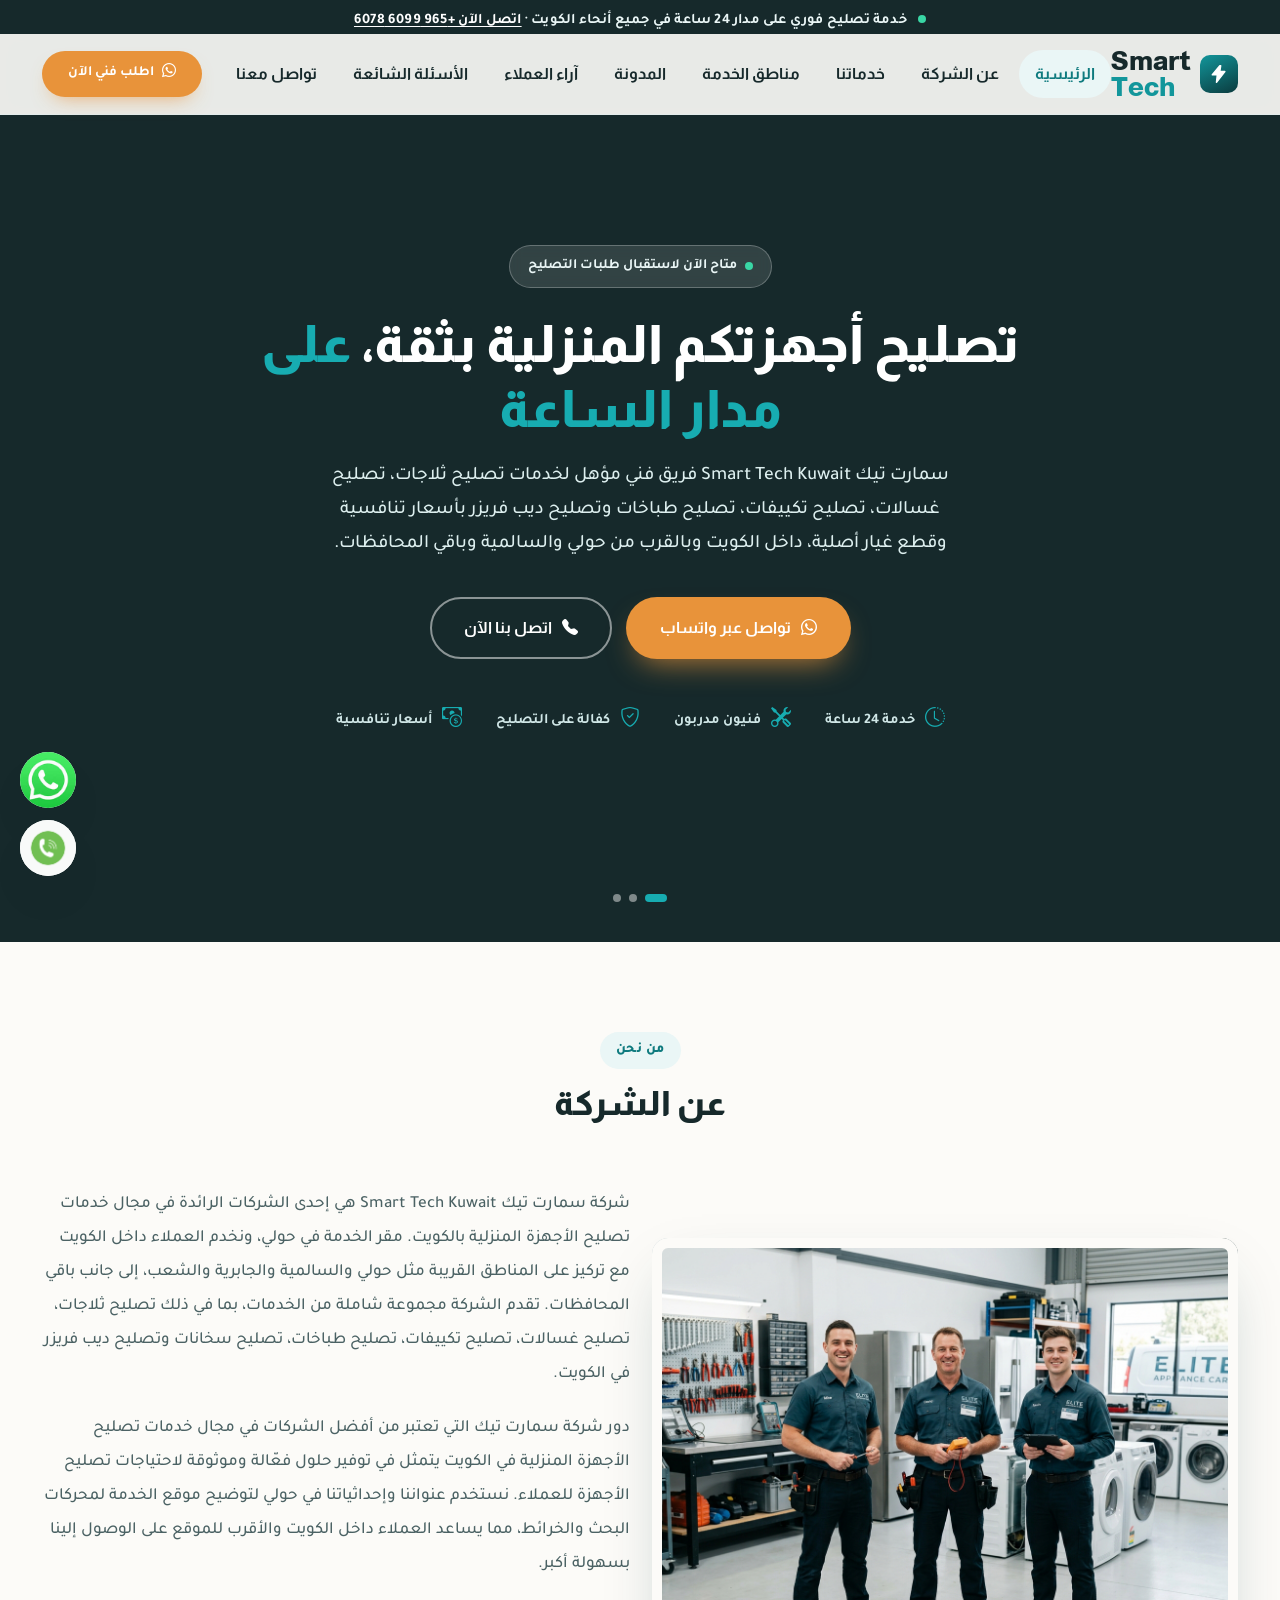
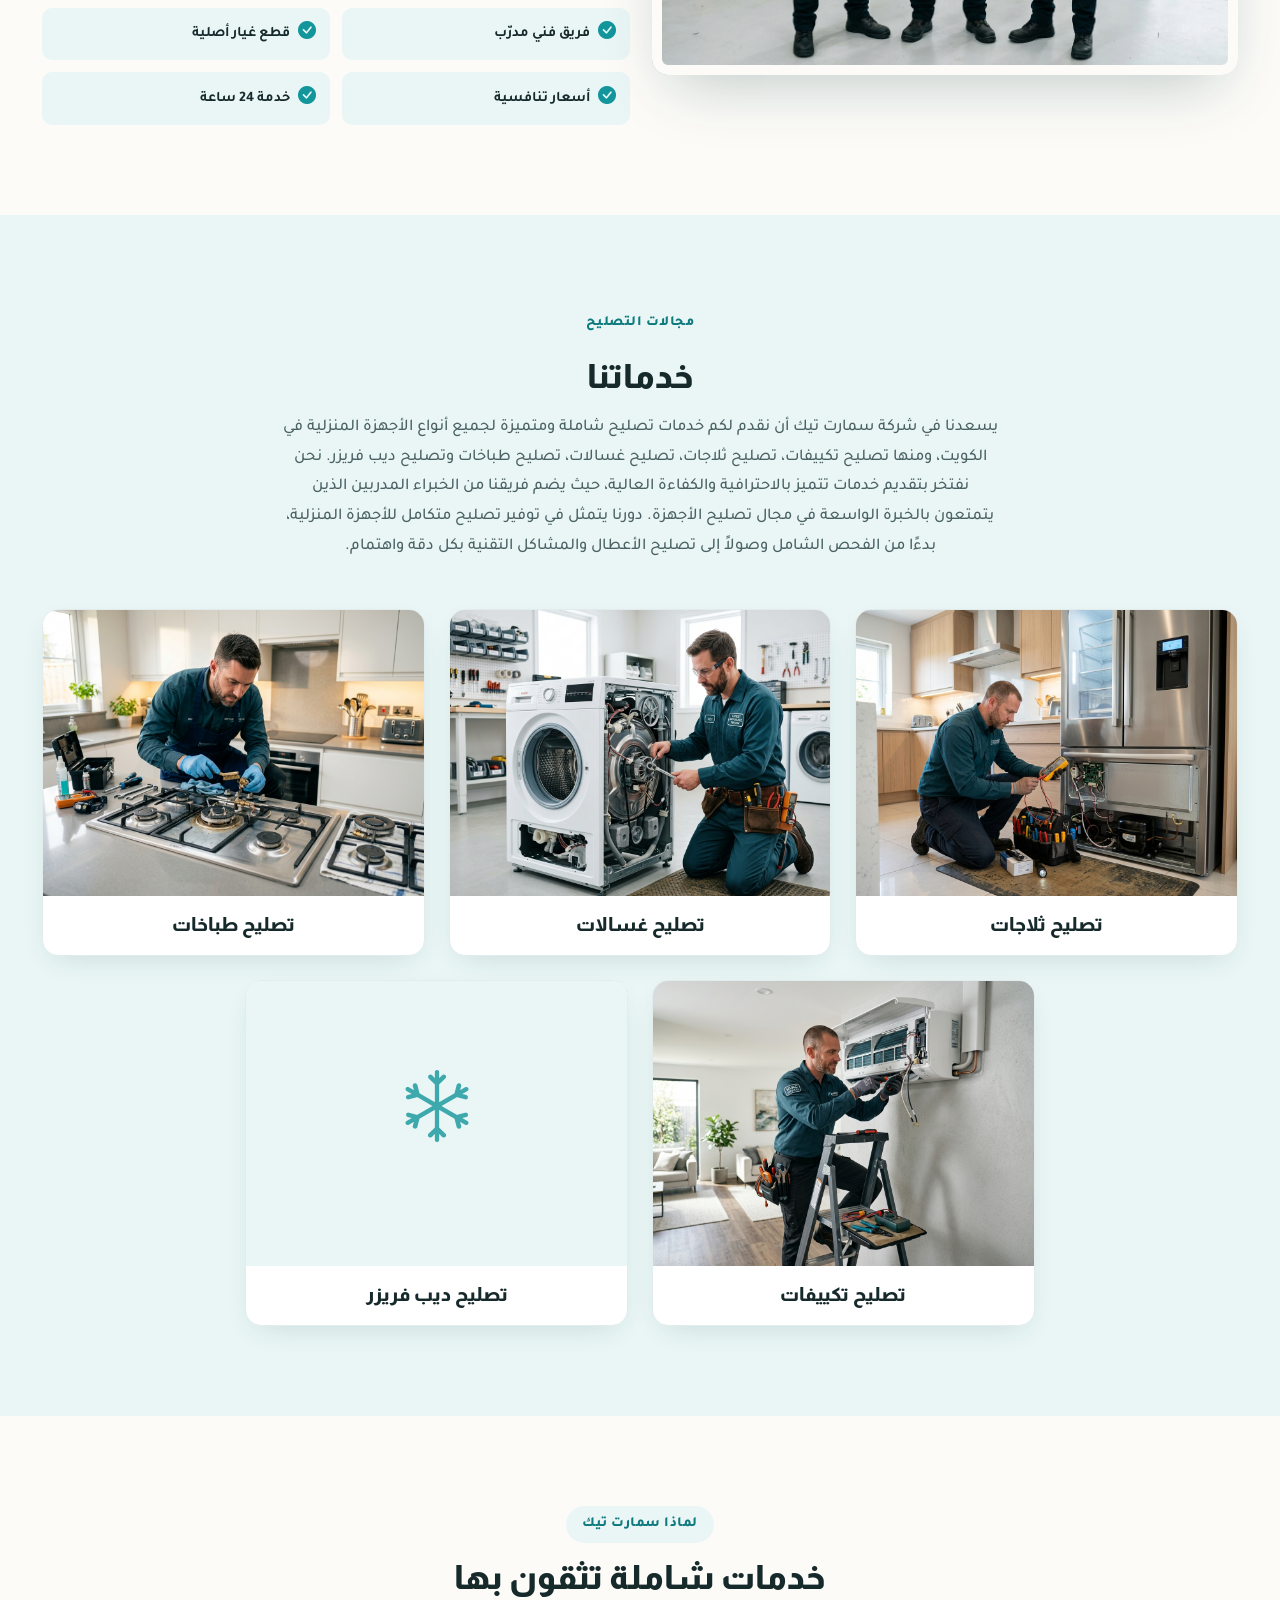
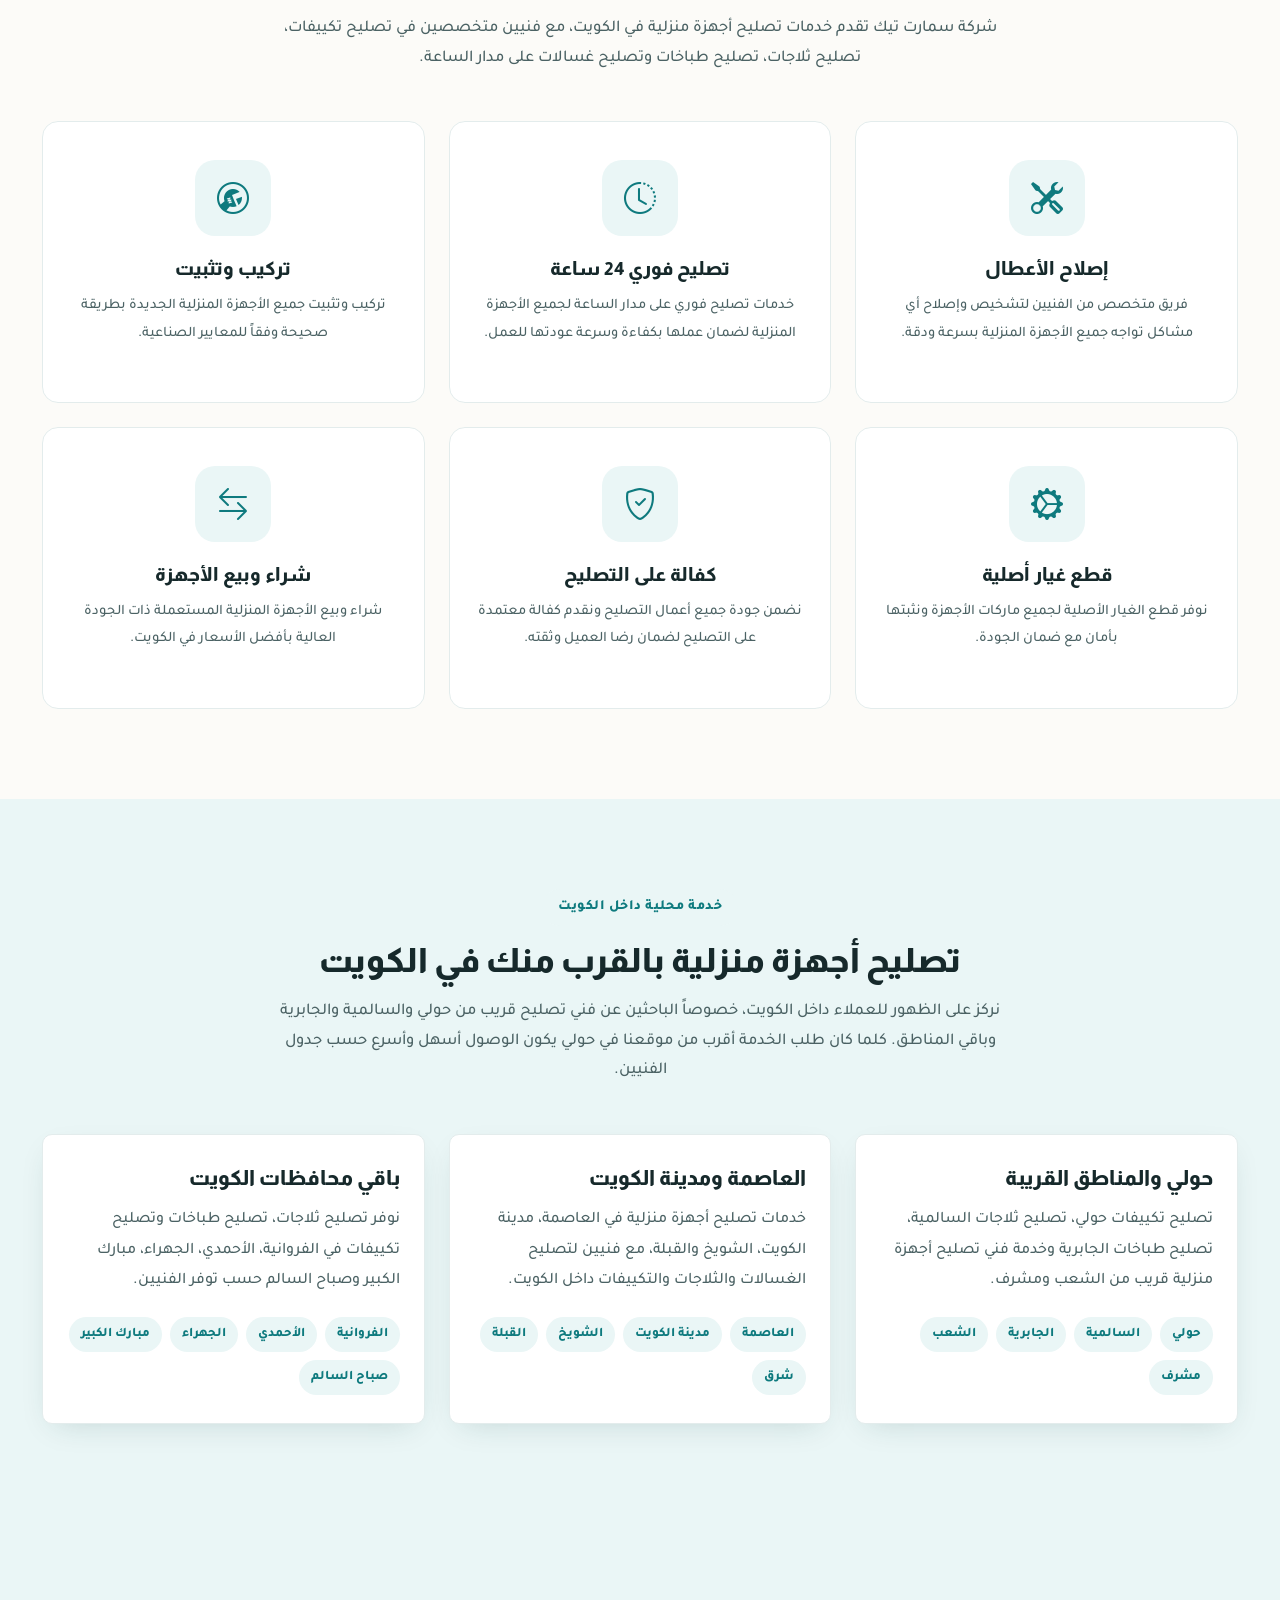
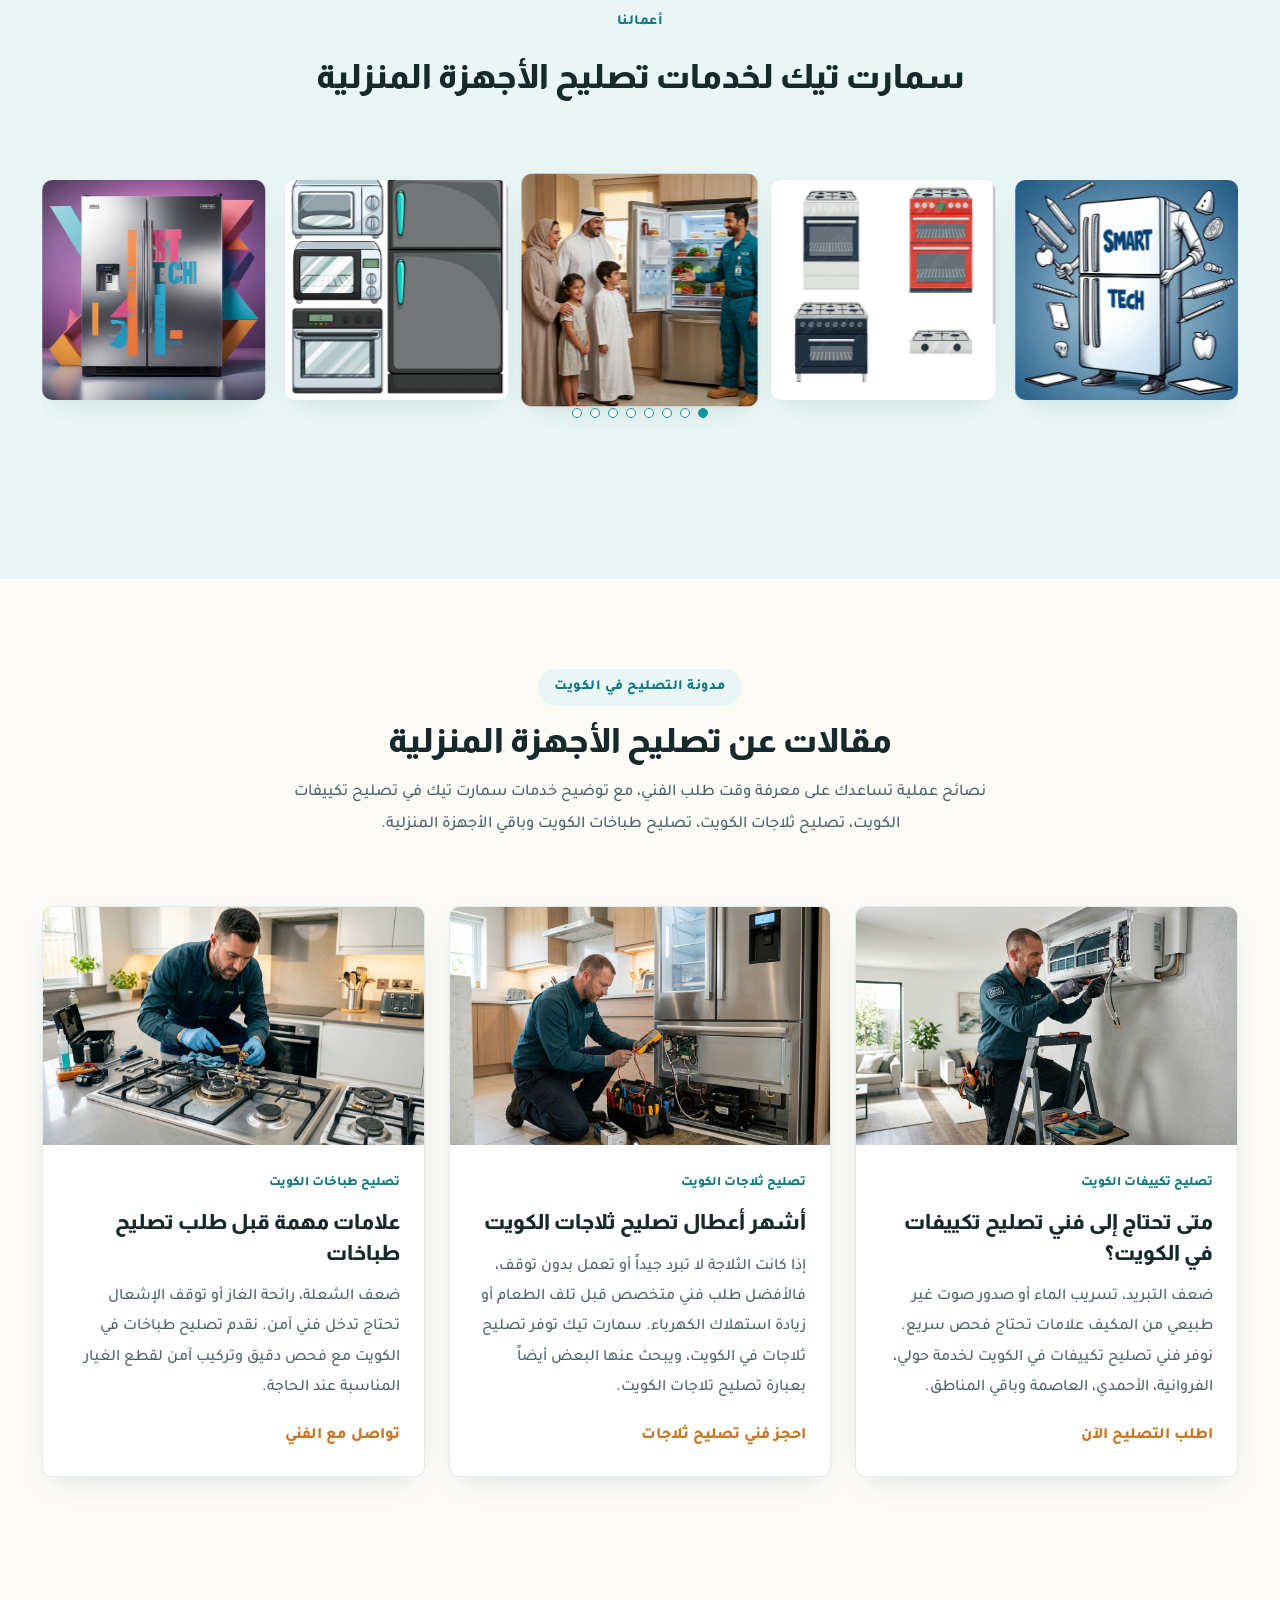
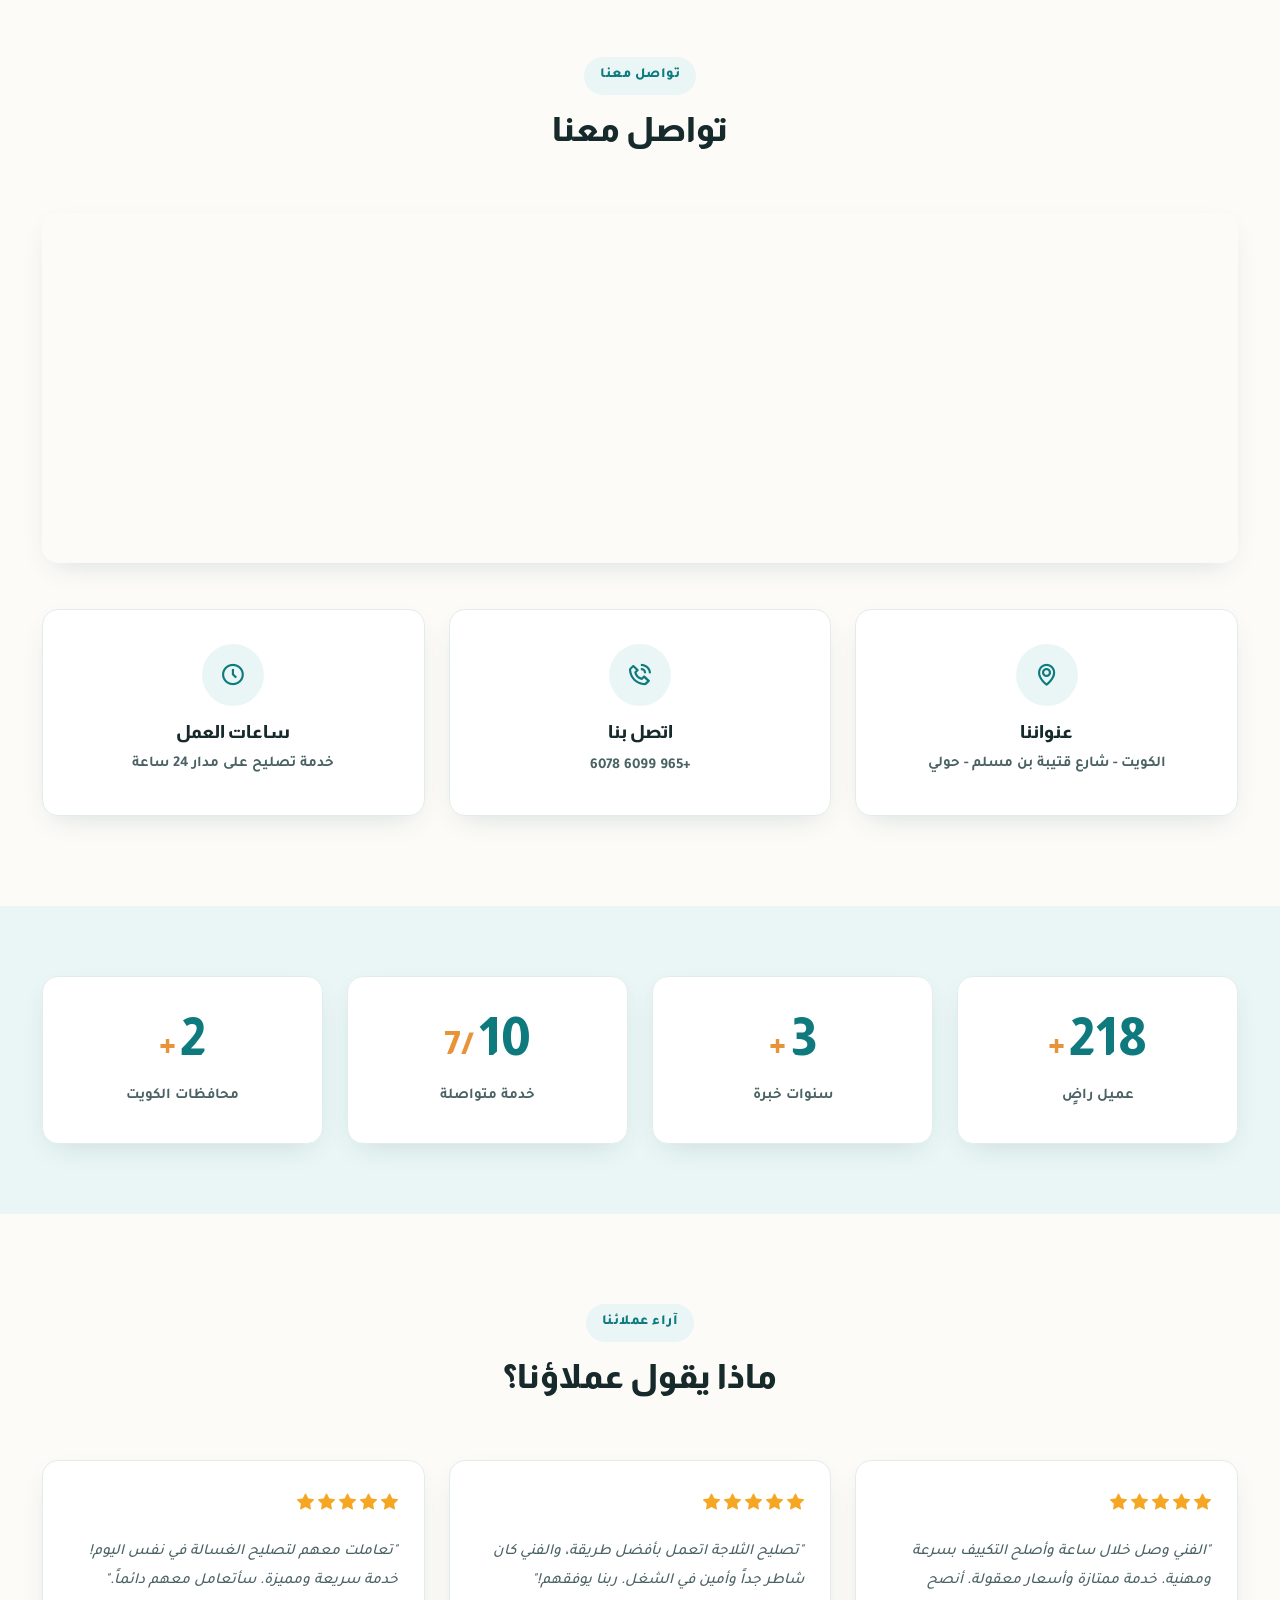
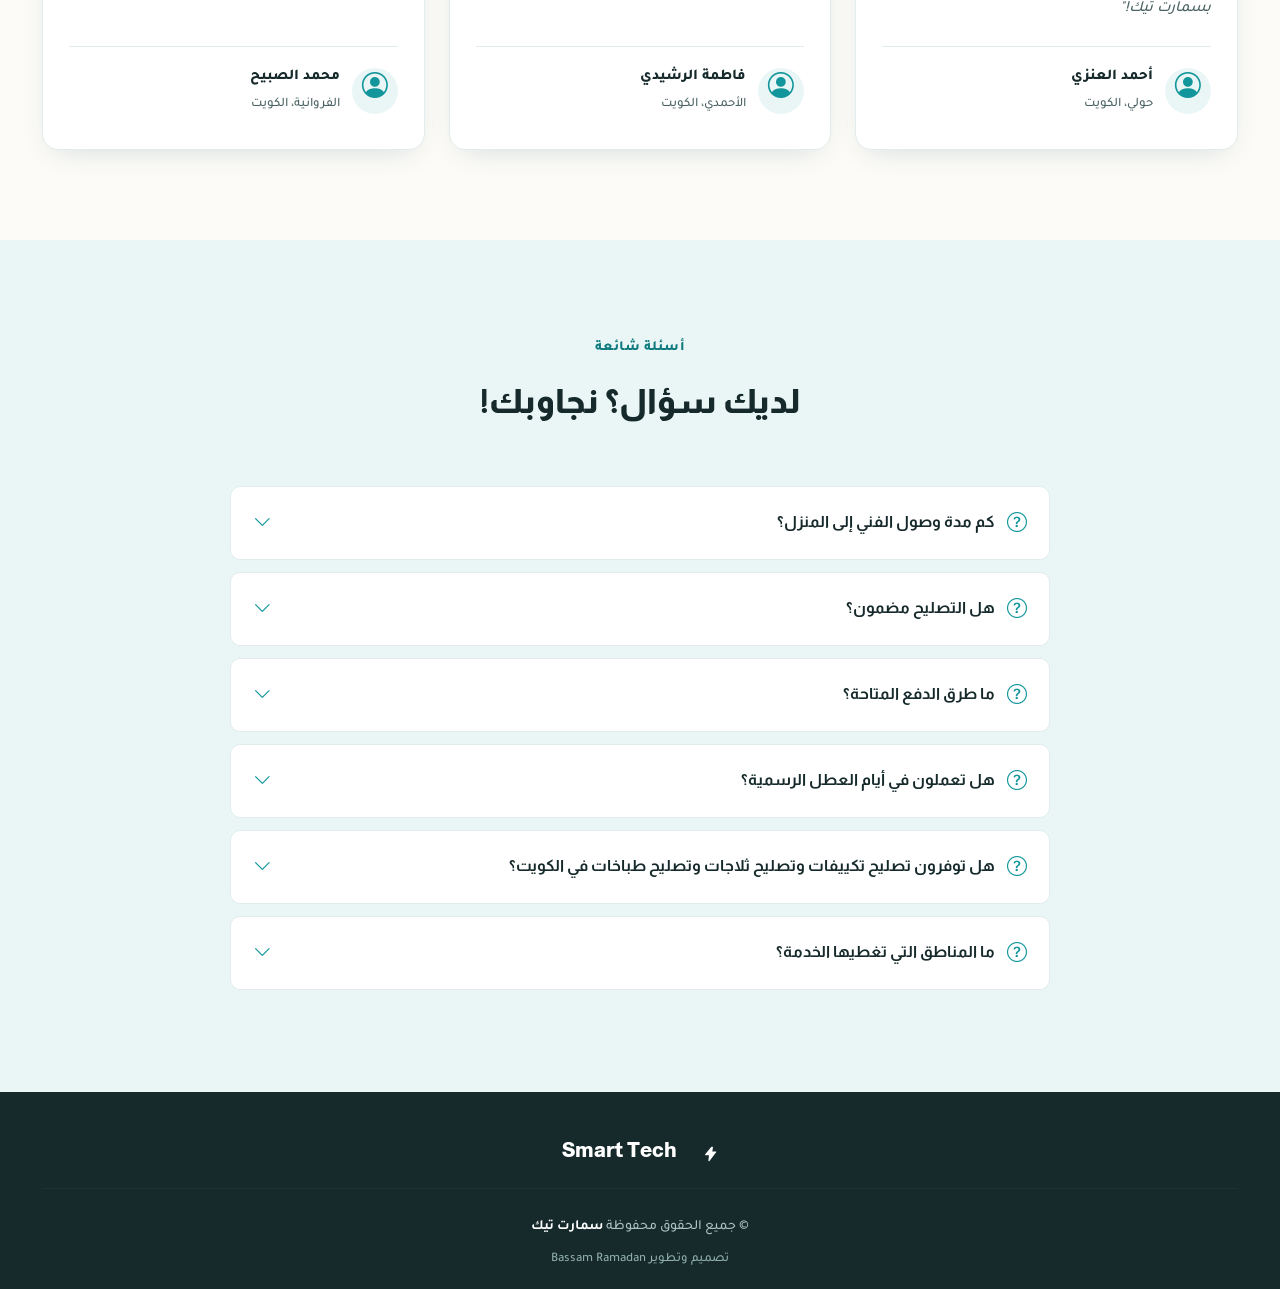
==== commit 772a85fc: "Strengthen Kuwait local SEO" ====
--- a/index.html
+++ b/index.html
@@ -1,12 +1,12 @@
 <!DOCTYPE html>
-<html lang="ar" dir="rtl">
+<html lang="ar-KW" dir="rtl">
 
 <head>
   <meta charset="utf-8">
   <meta content="width=device-width, initial-scale=1.0" name="viewport">
-  <title>سمارت تيك | تصليح تكييفات وتصليح ثلاجات وتصليح طباخات في الكويت</title>
-  <meta name="description" content="شركة سمارت تيك لتصليح الأجهزة المنزلية في الكويت: تصليح تكييفات، تصليح ثلاجات، تصليح غسالات، تصليح طباخات وتصليح ديب فريزر مع فنيين مؤهلين وخدمة 24 ساعة في جميع مناطق الكويت.">
-  <meta name="keywords" content="تصليح تكييفات الكويت, تصليح تكيفات الكويت, تصليح ثلاجات الكويت, تصليح تلاجات الكويت, تصليح طباخات الكويت, تصليح غسالات الكويت, تصليح اجهزة منزلية الكويت, فني تصليح اجهزة الكويت, سمارت تيك الكويت">
+  <title>سمارت تيك Smart Tech Kuwait | تصليح تكييفات وتصليح ثلاجات وتصليح طباخات في الكويت</title>
+  <meta name="description" content="سمارت تيك Smart Tech Kuwait شركة تصليح أجهزة منزلية في الكويت: تصليح تكييفات، تصليح ثلاجات، تصليح غسالات، تصليح طباخات وتصليح ديب فريزر مع فنيين مؤهلين وخدمة 24 ساعة داخل الكويت.">
+  <meta name="keywords" content="سمارت تيك, Smart Tech Kuwait, Smart Tech, تصليح تكييفات الكويت, تصليح تكيفات الكويت, تصليح ثلاجات الكويت, تصليح تلاجات الكويت, تصليح طباخات الكويت, تصليح غسالات الكويت, تصليح اجهزة منزلية الكويت, فني تصليح اجهزة الكويت, فني تصليح قريب مني الكويت, تصليح اجهزة حولي, appliance repair Kuwait, appliance repair Hawally Kuwait">
   <meta name="robots" content="index, follow">
   <meta name="language" content="ar-KW">
   <meta name="geo.region" content="KW">
@@ -17,13 +17,14 @@
 
   <!-- Open Graph / WhatsApp & Social Sharing -->
   <meta property="og:type" content="website">
-  <meta property="og:title" content="سمارت تيك — تصليح تكييفات وتصليح ثلاجات وتصليح طباخات في الكويت">
-  <meta property="og:description" content="فريق فني مؤهل لخدمات تصليح تكييفات، تصليح ثلاجات، تصليح غسالات وتصليح طباخات في جميع أنحاء الكويت بأسعار تنافسية وخدمة 24 ساعة.">
+  <meta property="og:site_name" content="سمارت تيك Smart Tech Kuwait">
+  <meta property="og:title" content="سمارت تيك Smart Tech Kuwait — تصليح أجهزة منزلية في الكويت">
+  <meta property="og:description" content="فريق فني مؤهل لخدمات تصليح تكييفات، تصليح ثلاجات، تصليح غسالات وتصليح طباخات داخل الكويت بأسعار تنافسية وخدمة 24 ساعة.">
   <meta property="og:image" content="assets/img/hero-bg1.jpg">
   <meta property="og:locale" content="ar_KW">
   <meta name="twitter:card" content="summary_large_image">
-  <meta name="twitter:title" content="سمارت تيك — تصليح تكييفات وتصليح ثلاجات وتصليح طباخات في الكويت">
-  <meta name="twitter:description" content="فريق فني مؤهل لتصليح الأجهزة المنزلية في الكويت: تصليح تكييفات، تصليح ثلاجات، تصليح طباخات وغسالات 24/7.">
+  <meta name="twitter:title" content="سمارت تيك Smart Tech Kuwait — تصليح أجهزة منزلية في الكويت">
+  <meta name="twitter:description" content="فريق فني مؤهل لتصليح الأجهزة المنزلية داخل الكويت: تصليح تكييفات، تصليح ثلاجات، تصليح طباخات وغسالات 24/7.">
   <meta name="twitter:image" content="assets/img/hero-bg1.jpg">
 
   <script type="application/ld+json">
@@ -33,23 +34,47 @@
       {
         "@type": ["LocalBusiness", "HomeAndConstructionBusiness"],
         "name": "سمارت تيك",
-        "description": "شركة تصليح أجهزة منزلية في الكويت تقدم تصليح تكييفات، تصليح ثلاجات، تصليح غسالات، تصليح طباخات وتصليح ديب فريزر على مدار 24 ساعة.",
+        "alternateName": ["Smart Tech", "Smart Tech Kuwait", "سمارت تك"],
+        "description": "سمارت تيك Smart Tech Kuwait شركة تصليح أجهزة منزلية داخل الكويت تقدم تصليح تكييفات، تصليح ثلاجات، تصليح غسالات، تصليح طباخات وتصليح ديب فريزر على مدار 24 ساعة.",
         "telephone": "+96560996078",
+        "currenciesAccepted": "KWD",
+        "paymentAccepted": "Cash, K-NET",
         "priceRange": "متوسط",
         "address": {
           "@type": "PostalAddress",
           "streetAddress": "شارع قتيبة بن مسلم",
           "addressLocality": "حولي",
+          "addressRegion": "محافظة حولي",
           "addressCountry": "KW"
         },
+        "geo": {
+          "@type": "GeoCoordinates",
+          "latitude": 29.3307419,
+          "longitude": 48.0105573
+        },
+        "hasMap": "https://www.google.com/maps/place/Qutaibah+Bin+Muslim+St,+Hawally,+Kuwait",
         "areaServed": [
           { "@type": "Country", "name": "الكويت" },
           { "@type": "AdministrativeArea", "name": "العاصمة" },
           { "@type": "AdministrativeArea", "name": "حولي" },
+          { "@type": "City", "name": "السالمية" },
+          { "@type": "City", "name": "الجابرية" },
+          { "@type": "City", "name": "الشعب" },
+          { "@type": "City", "name": "مشرف" },
+          { "@type": "City", "name": "صباح السالم" },
           { "@type": "AdministrativeArea", "name": "الفروانية" },
           { "@type": "AdministrativeArea", "name": "الأحمدي" },
           { "@type": "AdministrativeArea", "name": "مبارك الكبير" },
           { "@type": "AdministrativeArea", "name": "الجهراء" }
+        ],
+        "knowsAbout": [
+          "تصليح تكييفات الكويت",
+          "تصليح ثلاجات الكويت",
+          "تصليح طباخات الكويت",
+          "تصليح غسالات الكويت",
+          "تصليح أجهزة منزلية حولي",
+          "appliance repair Kuwait",
+          "Smart Tech Kuwait"
         ],
         "openingHoursSpecification": [
           {
@@ -63,11 +88,11 @@
           "@type": "OfferCatalog",
           "name": "خدمات تصليح الأجهزة المنزلية في الكويت",
           "itemListElement": [
-            { "@type": "Offer", "itemOffered": { "@type": "Service", "name": "تصليح تكييفات الكويت" } },
-            { "@type": "Offer", "itemOffered": { "@type": "Service", "name": "تصليح ثلاجات الكويت" } },
-            { "@type": "Offer", "itemOffered": { "@type": "Service", "name": "تصليح طباخات الكويت" } },
-            { "@type": "Offer", "itemOffered": { "@type": "Service", "name": "تصليح غسالات الكويت" } },
-            { "@type": "Offer", "itemOffered": { "@type": "Service", "name": "تصليح ديب فريزر الكويت" } }
+            { "@type": "Offer", "areaServed": "KW", "itemOffered": { "@type": "Service", "name": "تصليح تكييفات الكويت" } },
+            { "@type": "Offer", "areaServed": "KW", "itemOffered": { "@type": "Service", "name": "تصليح ثلاجات الكويت" } },
+            { "@type": "Offer", "areaServed": "KW", "itemOffered": { "@type": "Service", "name": "تصليح طباخات الكويت" } },
+            { "@type": "Offer", "areaServed": "KW", "itemOffered": { "@type": "Service", "name": "تصليح غسالات الكويت" } },
+            { "@type": "Offer", "areaServed": "KW", "itemOffered": { "@type": "Service", "name": "تصليح ديب فريزر الكويت" } }
           ]
         }
       },
@@ -155,6 +180,7 @@
           <li><a class="nav-link scrollto active" href="#hero">الرئيسية</a></li>
           <li><a class="nav-link scrollto" href="#about">عن الشركة</a></li>
           <li><a class="nav-link scrollto" href="#services">خدماتنا</a></li>
+          <li><a class="nav-link scrollto" href="#local-areas">مناطق الخدمة</a></li>
           <li><a class="nav-link scrollto" href="#blog">المدونة</a></li>
           <li><a class="nav-link scrollto" href="#testimonials">آراء العملاء</a></li>
           <li><a class="nav-link scrollto" href="#faq">الأسئلة الشائعة</a></li>
@@ -195,7 +221,7 @@
         <span class="st-badge"><span class="st-dot"></span> متاح الآن لاستقبال طلبات التصليح</span>
         <h1>تصليح أجهزتكم المنزلية بثقة، <span>على مدار الساعة</span></h1>
         <p class="hero-lead">
-          فريق فني مؤهل لخدمات تصليح ثلاجات، تصليح غسالات، تصليح تكييفات، تصليح طباخات وتصليح ديب فريزر بأسعار تنافسية وقطع غيار أصلية، في جميع أنحاء الكويت.
+          سمارت تيك Smart Tech Kuwait فريق فني مؤهل لخدمات تصليح ثلاجات، تصليح غسالات، تصليح تكييفات، تصليح طباخات وتصليح ديب فريزر بأسعار تنافسية وقطع غيار أصلية، داخل الكويت وبالقرب من حولي والسالمية وباقي المحافظات.
         </p>
 
         <div class="hero-actions">
@@ -239,10 +265,10 @@
           <div class="col-lg-6 pt-4 pt-lg-0 content" data-aos="fade-left">
 
             <p class="about-text">
-              شركة سمارت تيك هي إحدى الشركات الرائدة في مجال خدمات تصليح الأجهزة المنزلية بالكويت. تقدم الشركة مجموعة شاملة من الخدمات التي تشمل التصليح الشامل للأجهزة الكهربائية، وتركيب وتصليح الأجهزة المنزلية، بما في ذلك تصليح ثلاجات، تصليح غسالات، تصليح تكييفات، تصليح طباخات، تصليح سخانات وتصليح ديب فريزر في الكويت.
+              شركة سمارت تيك Smart Tech Kuwait هي إحدى الشركات الرائدة في مجال خدمات تصليح الأجهزة المنزلية بالكويت. مقر الخدمة في حولي، ونخدم العملاء داخل الكويت مع تركيز على المناطق القريبة مثل حولي والسالمية والجابرية والشعب، إلى جانب باقي المحافظات. تقدم الشركة مجموعة شاملة من الخدمات، بما في ذلك تصليح ثلاجات، تصليح غسالات، تصليح تكييفات، تصليح طباخات، تصليح سخانات وتصليح ديب فريزر في الكويت.
             </p>
             <p class="about-text">
-              دور شركة سمارت التي تعتبر من أفضل الشركات في مجال خدمات تصليح الأجهزة المنزلية في الكويت يتمثل في توفير حلول فعّالة وموثوقة لاحتياجات تصليح الأجهزة للعملاء. تعمل الشركة على توفير فريق مؤهل من الفنيين والعمال المدربين جيدًا لضمان جودة الخدمة المقدمة. كما تهتم الشركة بتوفير خدماتها بأسعار تنافسية وبمرونة في الجدول الزمني لتلبية احتياجات العملاء.
+              دور شركة سمارت تيك التي تعتبر من أفضل الشركات في مجال خدمات تصليح الأجهزة المنزلية في الكويت يتمثل في توفير حلول فعّالة وموثوقة لاحتياجات تصليح الأجهزة للعملاء. نستخدم عنواننا وإحداثياتنا في حولي لتوضيح موقع الخدمة لمحركات البحث والخرائط، مما يساعد العملاء داخل الكويت والأقرب للموقع على الوصول إلينا بسهولة أكبر.
             </p>
 
             <ul>
@@ -283,7 +309,7 @@
               <div class="cat-media">
                 <img src="assets/img/service-washer.jpg" loading="lazy" class="img-fluid" alt="تصليح الغسالات في الكويت">
               </div>
-              <h2 class="title">غسالات</h2>
+              <h2 class="title">تصليح غسالات</h2>
             </div>
           </div>
 
@@ -375,6 +401,61 @@
 
       </div>
     </section><!-- End Services Section -->
+
+    <!-- ======= Local Areas Section ======= -->
+    <section id="local-areas" class="local-areas section-bg">
+      <div class="container" data-aos="fade-up">
+        <div class="section-title">
+          <span class="eyebrow">خدمة محلية داخل الكويت</span>
+          <h2>تصليح أجهزة منزلية بالقرب منك في الكويت</h2>
+          <p>نركز على الظهور للعملاء داخل الكويت، خصوصاً الباحثين عن فني تصليح قريب من حولي والسالمية والجابرية وباقي المناطق. كلما كان طلب الخدمة أقرب من موقعنا في حولي يكون الوصول أسهل وأسرع حسب جدول الفنيين.</p>
+        </div>
+
+        <div class="row g-4">
+          <div class="col-lg-4 col-md-6" data-aos="fade-up" data-aos-delay="100">
+            <div class="area-card">
+              <h3>حولي والمناطق القريبة</h3>
+              <p>تصليح تكييفات حولي، تصليح ثلاجات السالمية، تصليح طباخات الجابرية وخدمة فني تصليح أجهزة منزلية قريب من الشعب ومشرف.</p>
+              <div class="area-tags">
+                <span>حولي</span>
+                <span>السالمية</span>
+                <span>الجابرية</span>
+                <span>الشعب</span>
+                <span>مشرف</span>
+              </div>
+            </div>
+          </div>
+
+          <div class="col-lg-4 col-md-6" data-aos="fade-up" data-aos-delay="200">
+            <div class="area-card">
+              <h3>العاصمة ومدينة الكويت</h3>
+              <p>خدمات تصليح أجهزة منزلية في العاصمة، مدينة الكويت، الشويخ والقبلة، مع فنيين لتصليح الغسالات والثلاجات والتكييفات داخل الكويت.</p>
+              <div class="area-tags">
+                <span>العاصمة</span>
+                <span>مدينة الكويت</span>
+                <span>الشويخ</span>
+                <span>القبلة</span>
+                <span>شرق</span>
+              </div>
+            </div>
+          </div>
+
+          <div class="col-lg-4 col-md-6" data-aos="fade-up" data-aos-delay="300">
+            <div class="area-card">
+              <h3>باقي محافظات الكويت</h3>
+              <p>نوفر تصليح ثلاجات، تصليح طباخات وتصليح تكييفات في الفروانية، الأحمدي، الجهراء، مبارك الكبير وصباح السالم حسب توفر الفنيين.</p>
+              <div class="area-tags">
+                <span>الفروانية</span>
+                <span>الأحمدي</span>
+                <span>الجهراء</span>
+                <span>مبارك الكبير</span>
+                <span>صباح السالم</span>
+              </div>
+            </div>
+          </div>
+        </div>
+      </div>
+    </section><!-- End Local Areas Section -->
 
     <!-- ======= Gallery Section ======= -->
     <section id="gallery" class="gallery">
@@ -682,7 +763,7 @@
         &copy; جميع الحقوق محفوظة <span>سمارت تيك</span>
       </div>
       <div class="credits">
-        تصميم وتطوير <a href="https://wa.me/+201159350591" target="_blank">Bassam Ramadan</a>
+        تصميم وتطوير <span>Bassam Ramadan</span>
       </div>
     </div>
   </footer><!-- End Footer -->
--- a/assets/css/style.css
+++ b/assets/css/style.css
@@ -694,6 +694,55 @@
 .services .title a:hover { color: var(--st-teal-700); }
 
 .services .description { line-height: 1.9; font-size: 14.5px; color: var(--st-ink-soft); }
+
+/*--------------------------------------------------------------
+# Local Areas
+--------------------------------------------------------------*/
+.local-areas .area-card {
+  height: 100%;
+  background: var(--st-white);
+  border: 1px solid var(--st-line);
+  border-radius: var(--st-radius-sm);
+  padding: 28px 24px;
+  box-shadow: var(--st-shadow);
+  transition: transform 0.3s ease, border-color 0.3s ease, box-shadow 0.3s ease;
+}
+
+.local-areas .area-card:hover {
+  transform: translateY(-5px);
+  border-color: var(--st-teal-500);
+  box-shadow: var(--st-shadow-lg);
+}
+
+.local-areas .area-card h3 {
+  margin-bottom: 12px;
+  font-size: 21px;
+  line-height: 1.45;
+}
+
+.local-areas .area-card p {
+  margin-bottom: 20px;
+  color: var(--st-ink-soft);
+  line-height: 1.9;
+}
+
+.local-areas .area-tags {
+  display: flex;
+  flex-wrap: wrap;
+  gap: 8px;
+}
+
+.local-areas .area-tags span {
+  display: inline-flex;
+  align-items: center;
+  min-height: 34px;
+  padding: 6px 12px;
+  border-radius: 999px;
+  background: var(--st-teal-50);
+  color: var(--st-teal-700);
+  font-size: 13px;
+  font-weight: 800;
+}
 
 /*--------------------------------------------------------------
 # Gallery
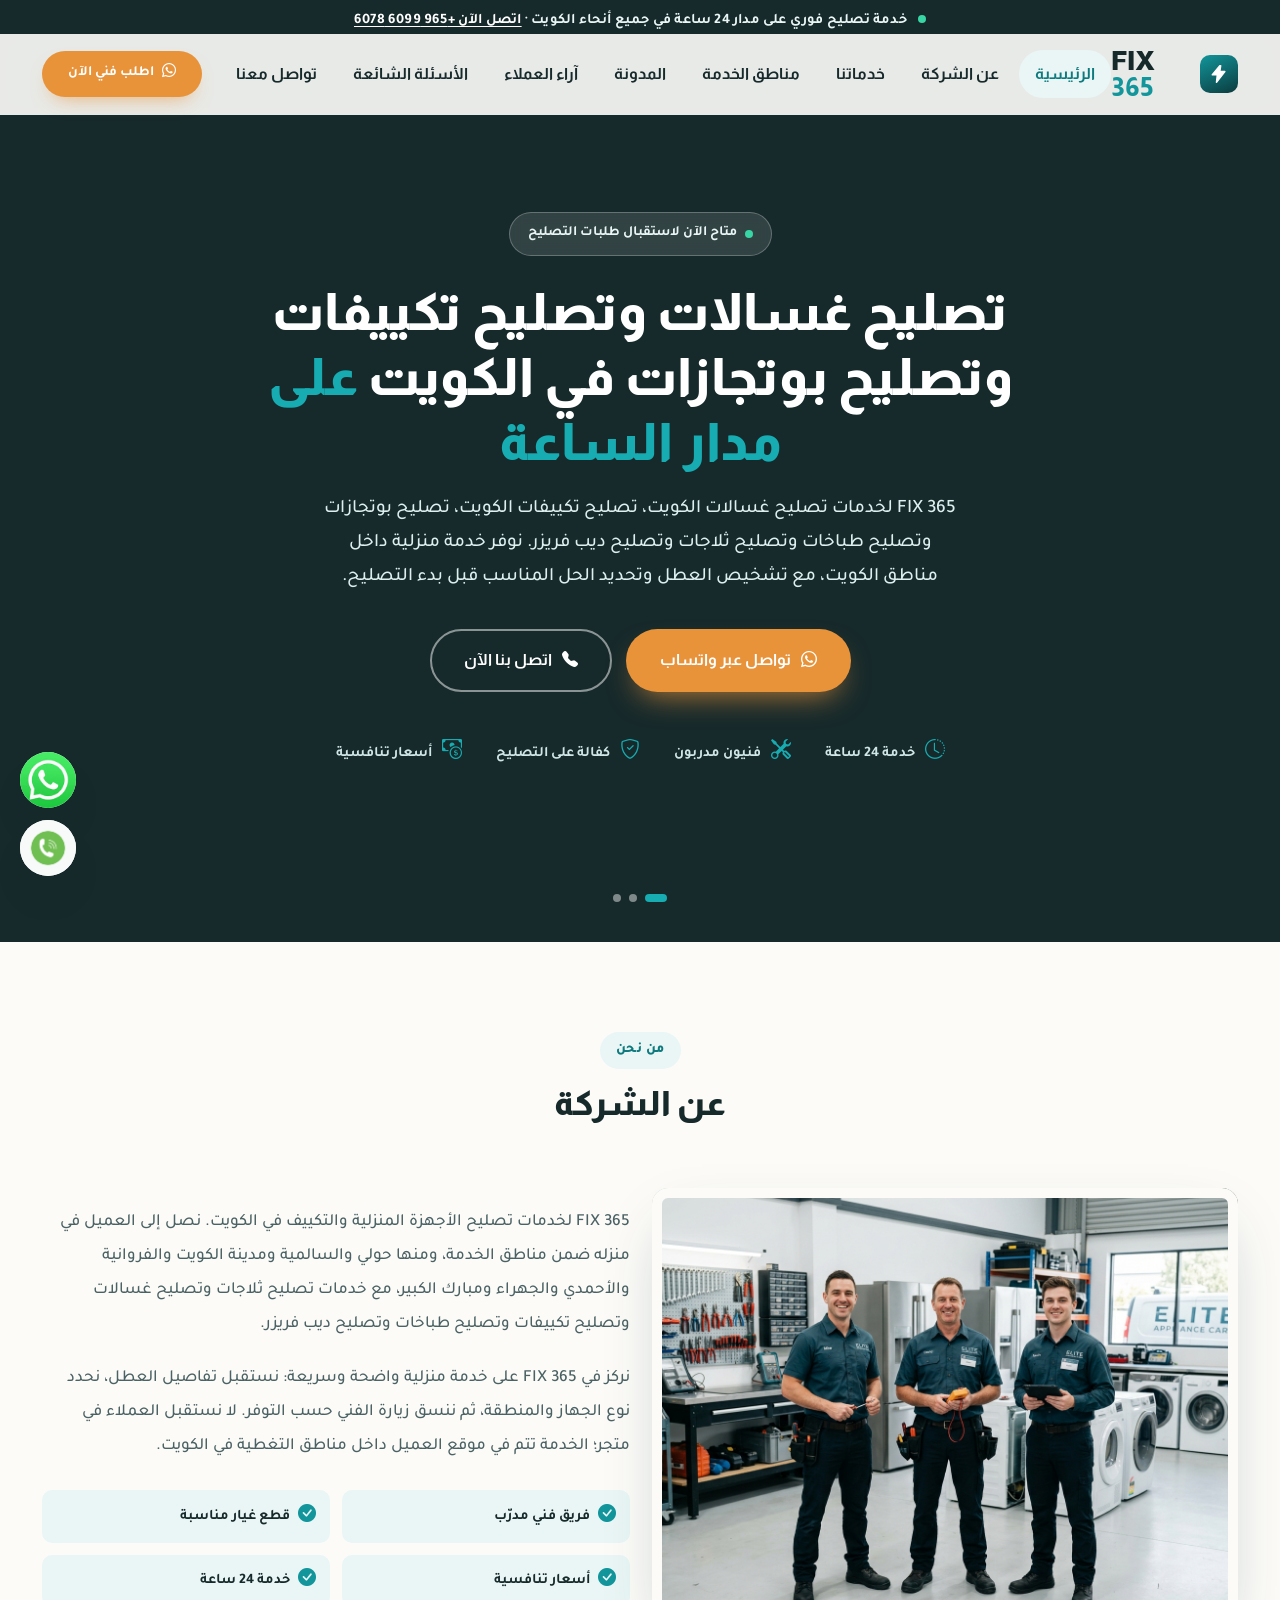
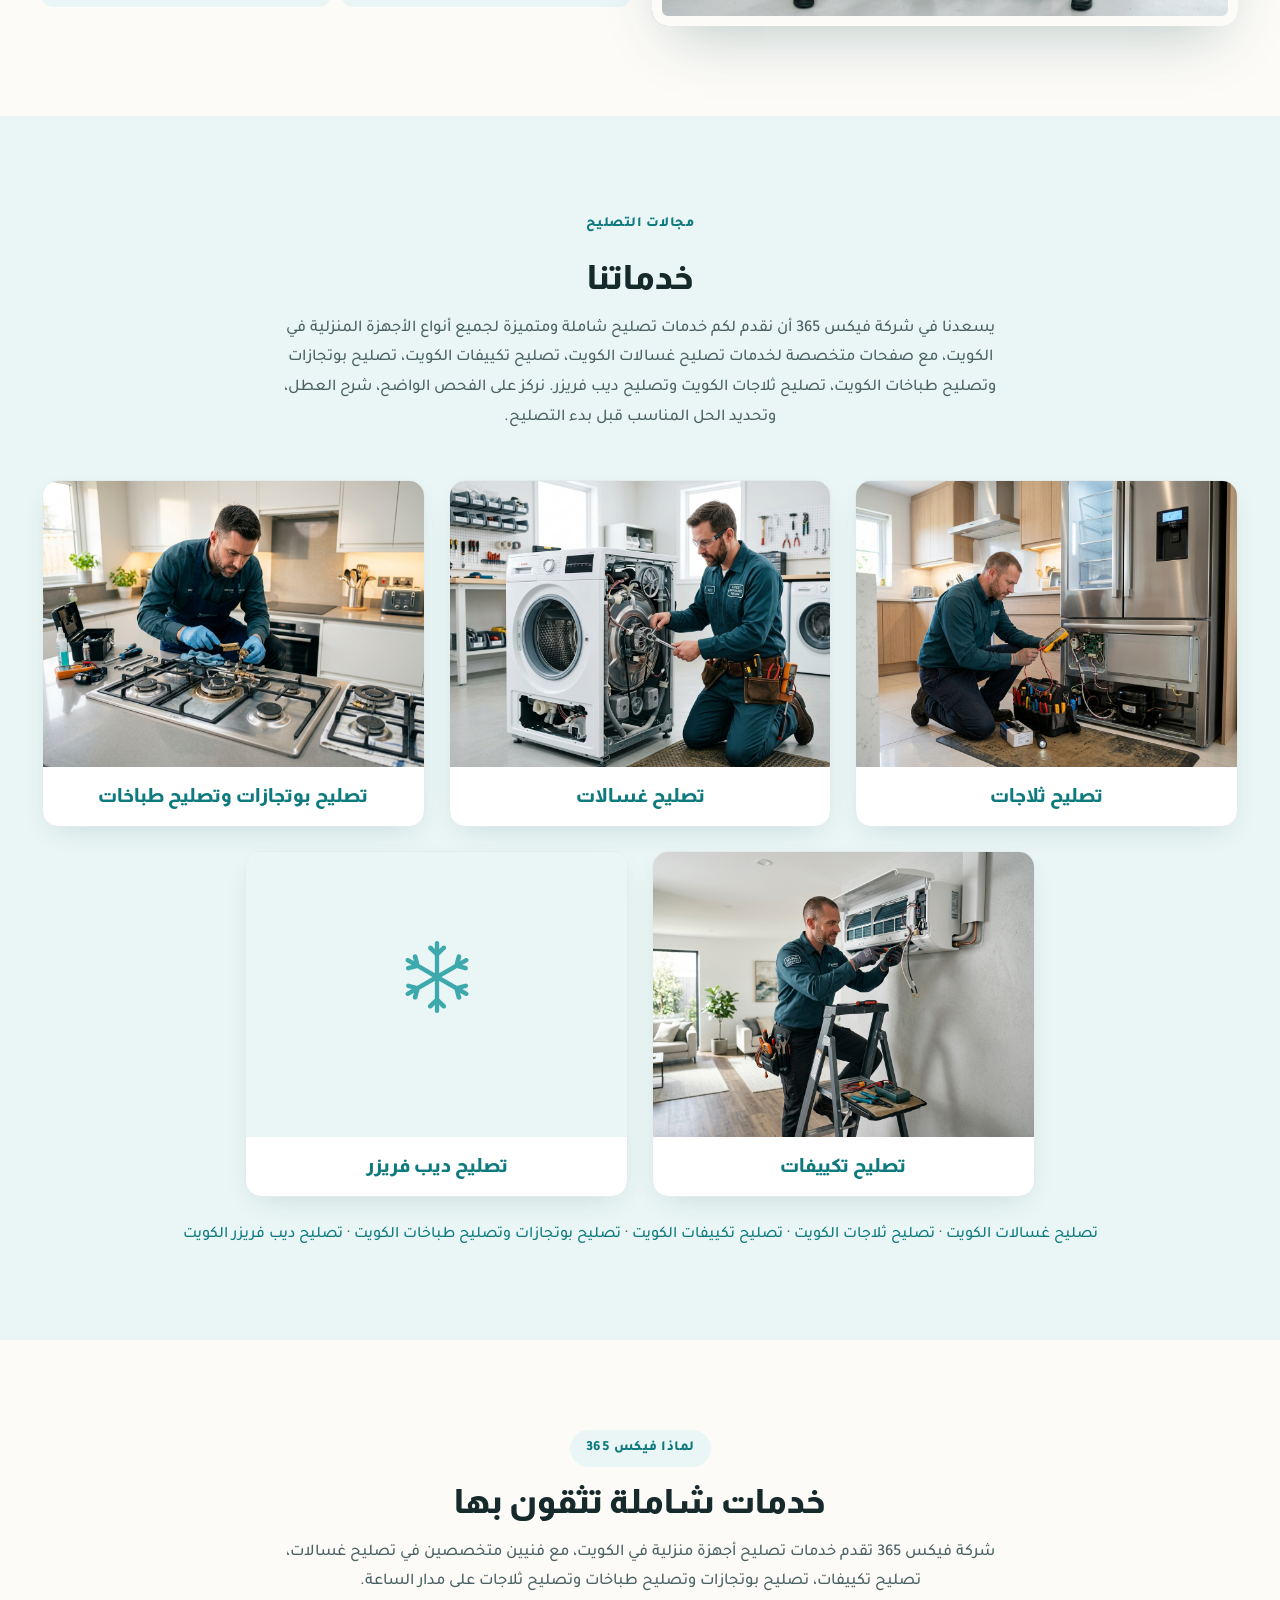
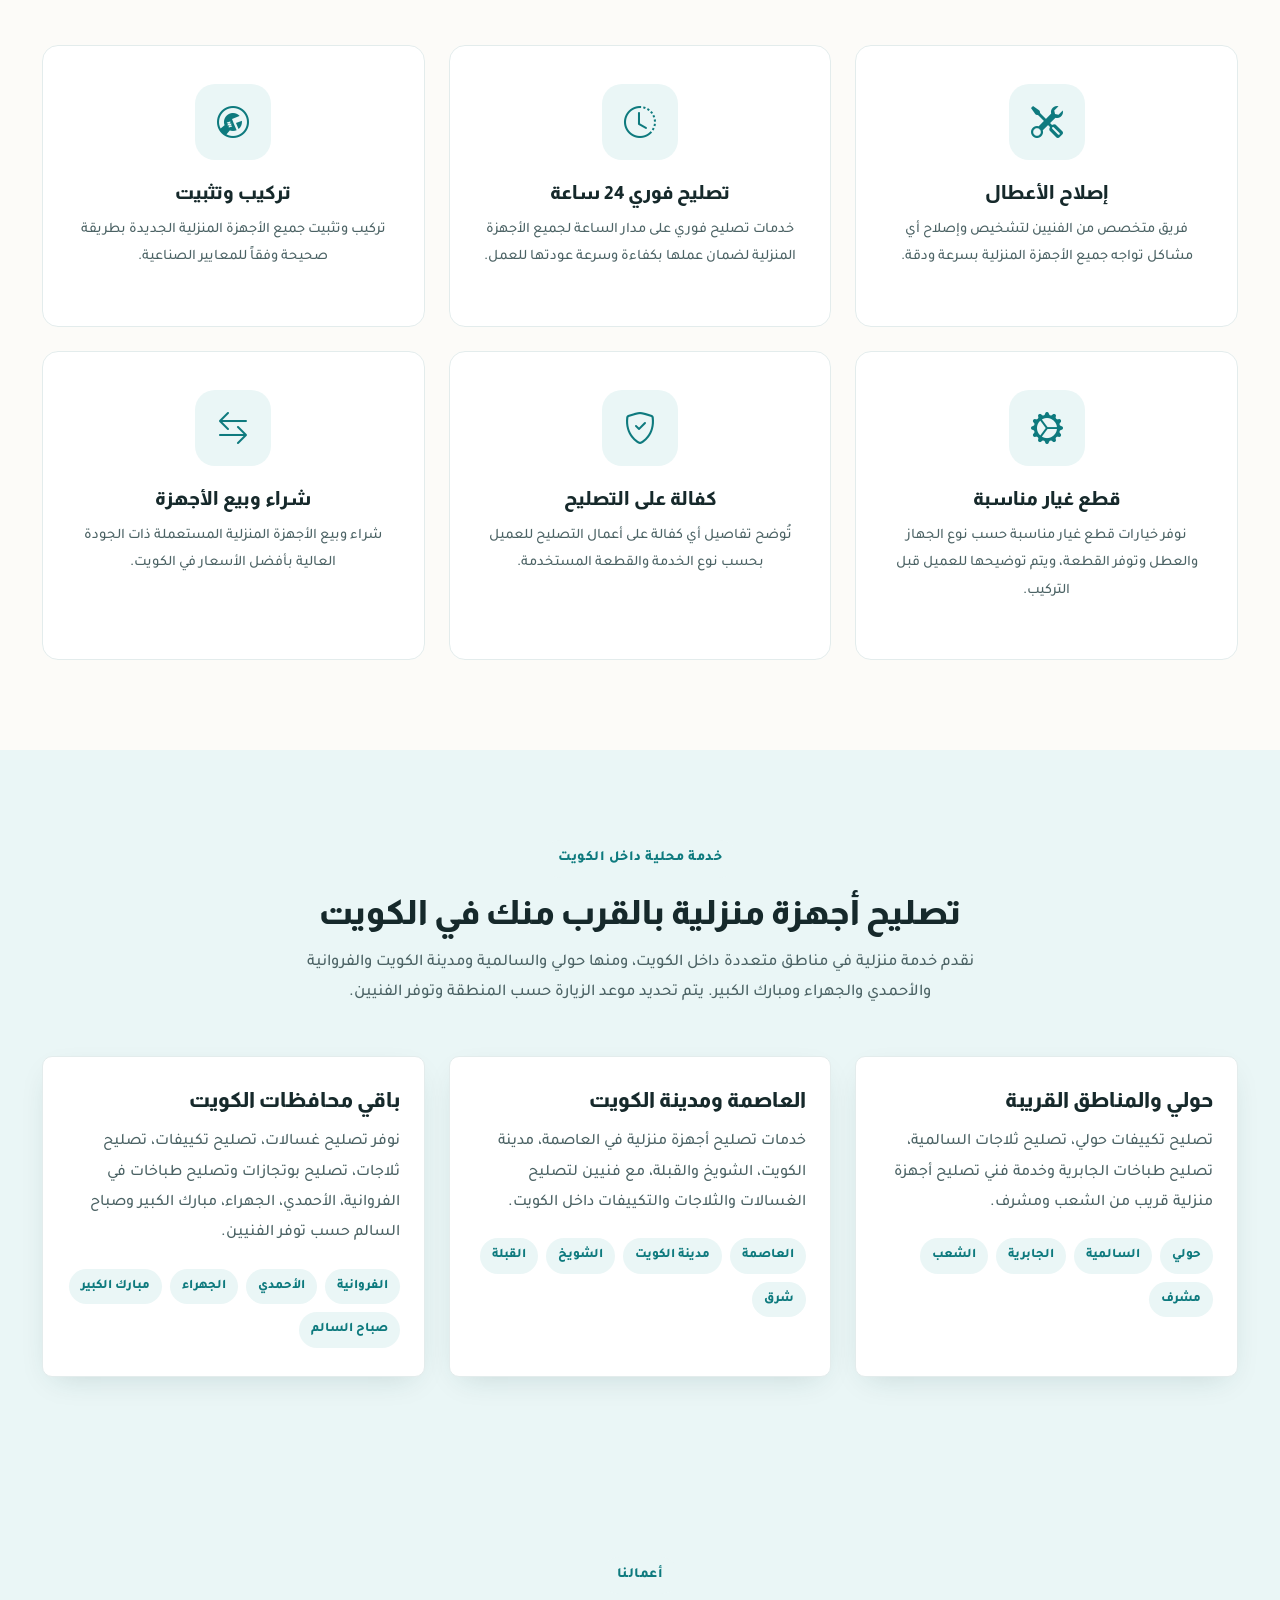
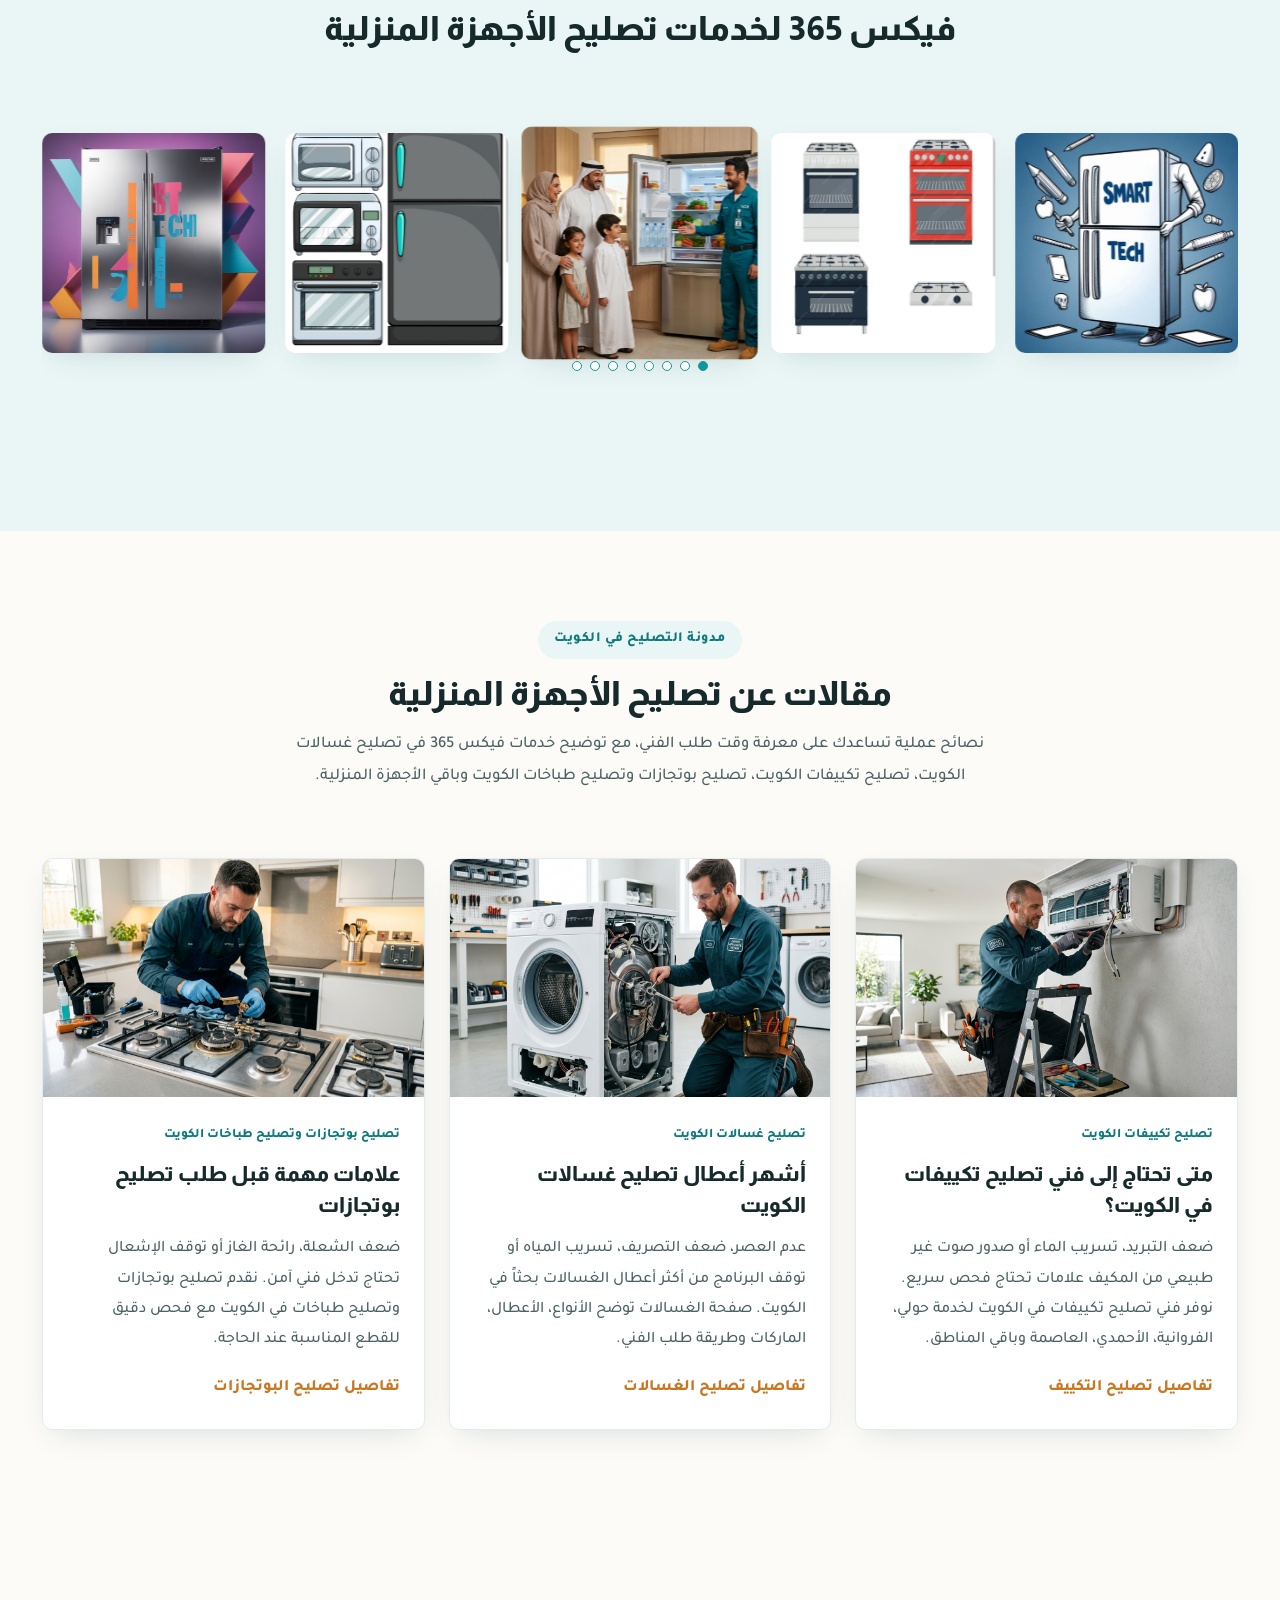
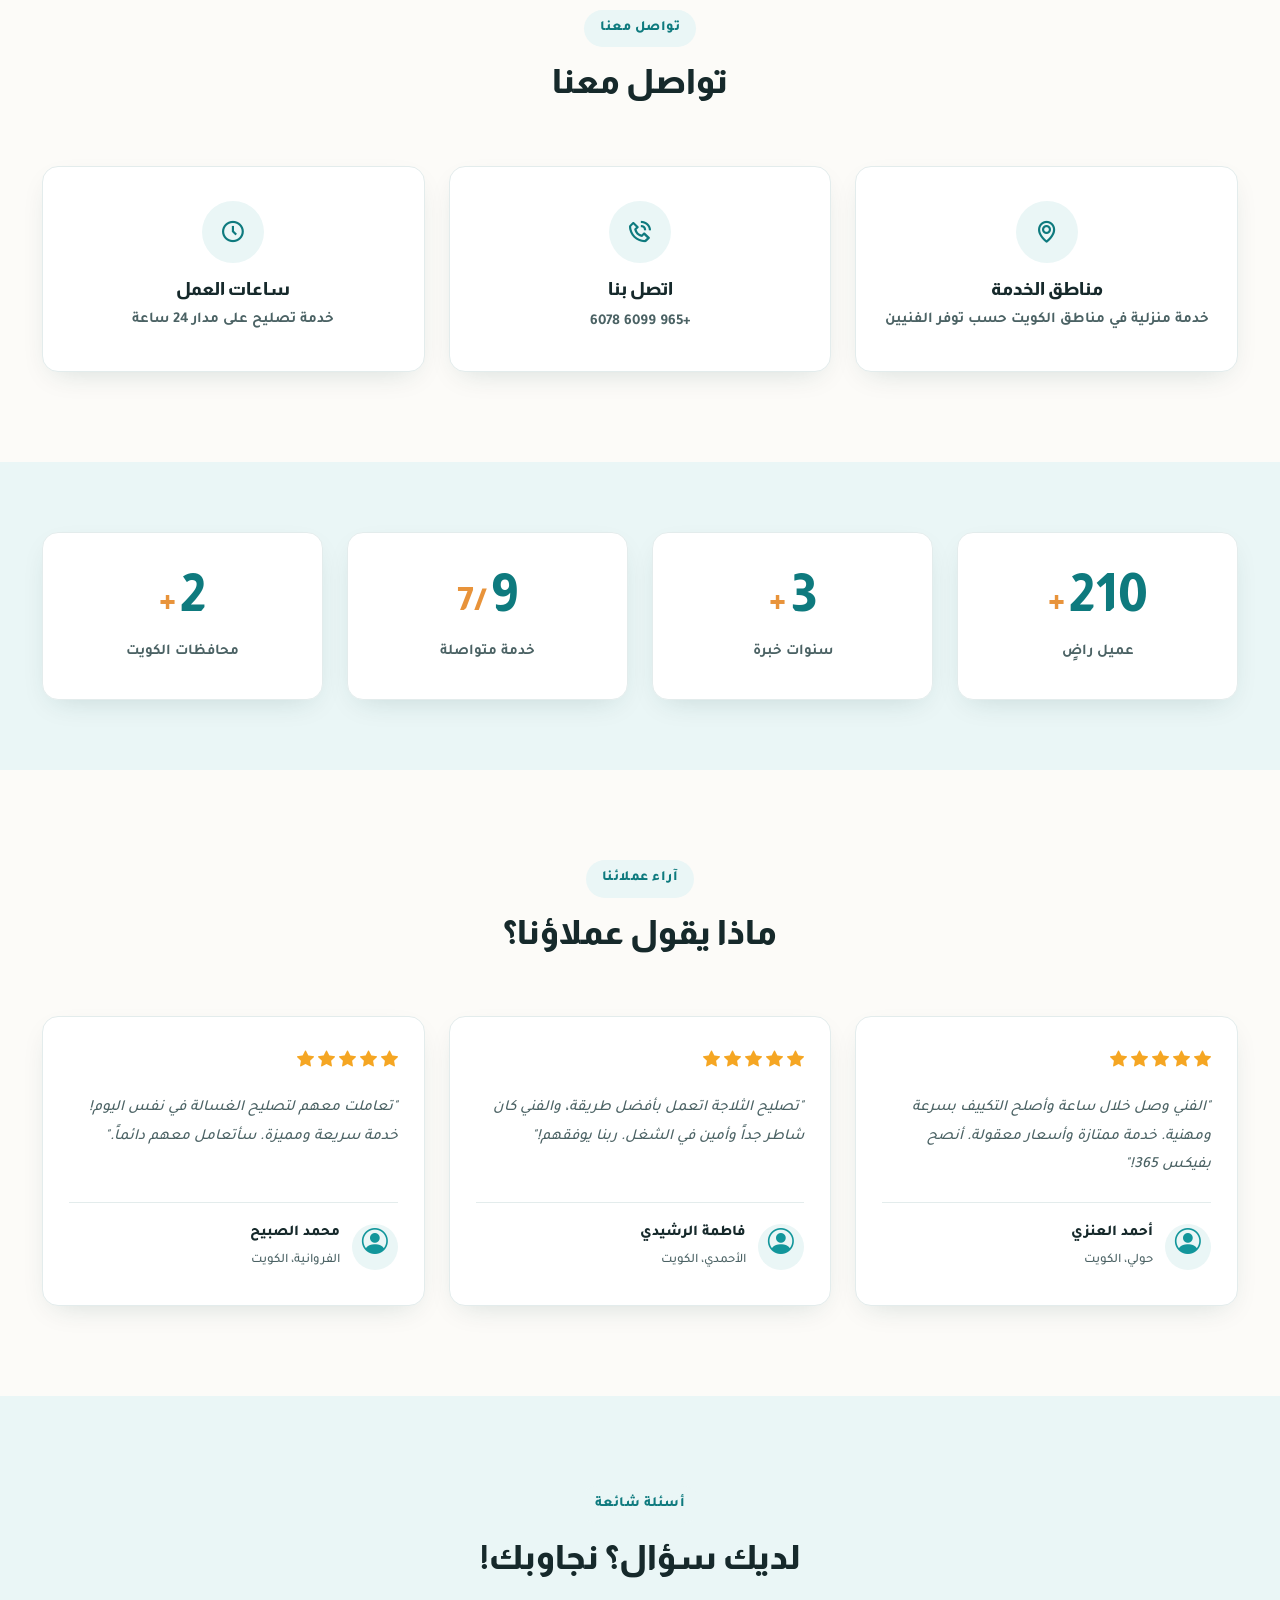
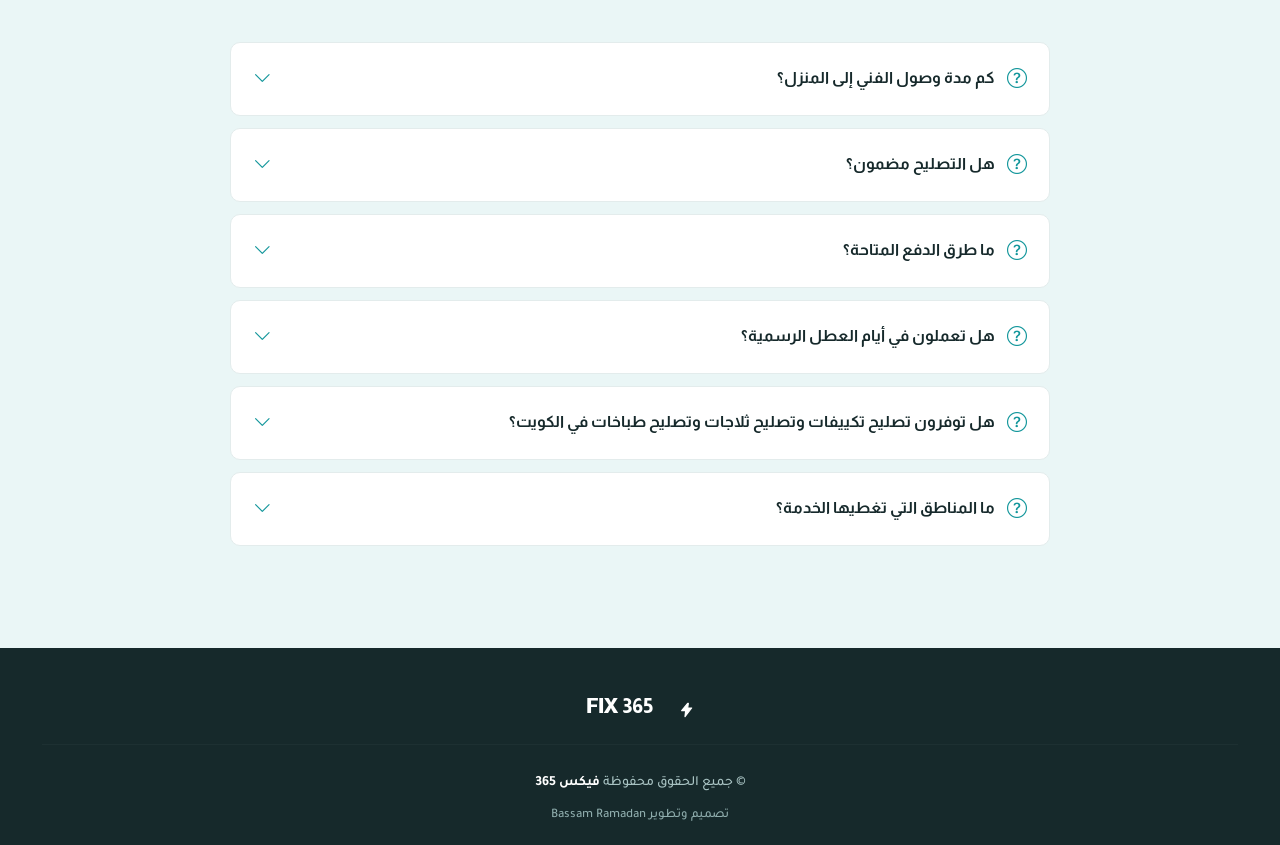
==== commit f27543a3: "Expand Kuwait appliance repair SEO" ====
--- a/index.html
+++ b/index.html
@@ -4,132 +4,201 @@
 <head>
   <meta charset="utf-8">
   <meta content="width=device-width, initial-scale=1.0" name="viewport">
-  <title>سمارت تيك Smart Tech Kuwait | تصليح تكييفات وتصليح ثلاجات وتصليح طباخات في الكويت</title>
-  <meta name="description" content="سمارت تيك Smart Tech Kuwait شركة تصليح أجهزة منزلية في الكويت: تصليح تكييفات، تصليح ثلاجات، تصليح غسالات، تصليح طباخات وتصليح ديب فريزر مع فنيين مؤهلين وخدمة 24 ساعة داخل الكويت.">
-  <meta name="keywords" content="سمارت تيك, Smart Tech Kuwait, Smart Tech, تصليح تكييفات الكويت, تصليح تكيفات الكويت, تصليح ثلاجات الكويت, تصليح تلاجات الكويت, تصليح طباخات الكويت, تصليح غسالات الكويت, تصليح اجهزة منزلية الكويت, فني تصليح اجهزة الكويت, فني تصليح قريب مني الكويت, تصليح اجهزة حولي, appliance repair Kuwait, appliance repair Hawally Kuwait">
+  <title>FIX 365 | تصليح غسالات وتصليح تكييفات وتصليح بوتجازات في الكويت</title>
+  <meta name="description" content="FIX 365 لخدمات تصليح غسالات الكويت، تصليح تكييفات الكويت، تصليح بوتجازات وتصليح طباخات وتصليح ثلاجات وتصليح ديب فريزر بخدمة منزلية 24 ساعة داخل مناطق الكويت.">
+  <meta name="keywords" content="تصليح غسالات الكويت, تصليح تكييفات الكويت, تصليح تكيفات الكويت, تصليح مكيفات الكويت, تصليح بوتجازات الكويت, تصليح بوتاجاز الكويت, تصليح طباخات الكويت, تصليح ثلاجات الكويت, تصليح تلاجات الكويت, فني تصليح اجهزة الكويت, FIX 365 Kuwait, فيكس 365 الكويت">
   <meta name="robots" content="index, follow">
-  <meta name="language" content="ar-KW">
   <meta name="geo.region" content="KW">
   <meta name="geo.placename" content="Hawally, Kuwait">
-  <meta name="geo.position" content="29.3307419;48.0105573">
-  <meta name="ICBM" content="29.3307419, 48.0105573">
+  <link rel="canonical" href="https://fix365kw.com/">
+  <link rel="alternate" hreflang="ar-KW" href="https://fix365kw.com/">
+  <link rel="alternate" hreflang="x-default" href="https://fix365kw.com/">
+  <meta property="og:url" content="https://fix365kw.com/">
+  <meta name="language" content="ar-KW">
   <meta name="format-detection" content="telephone=yes">
 
   <!-- Open Graph / WhatsApp & Social Sharing -->
   <meta property="og:type" content="website">
-  <meta property="og:site_name" content="سمارت تيك Smart Tech Kuwait">
-  <meta property="og:title" content="سمارت تيك Smart Tech Kuwait — تصليح أجهزة منزلية في الكويت">
-  <meta property="og:description" content="فريق فني مؤهل لخدمات تصليح تكييفات، تصليح ثلاجات، تصليح غسالات وتصليح طباخات داخل الكويت بأسعار تنافسية وخدمة 24 ساعة.">
-  <meta property="og:image" content="assets/img/hero-bg1.jpg">
+  <meta property="og:site_name" content="FIX 365">
+  <meta property="og:title" content="FIX 365 | تصليح غسالات وتصليح تكييفات وتصليح بوتجازات في الكويت">
+  <meta property="og:description" content="خدمة منزلية لتصليح الغسالات والتكييفات والبوتجازات والثلاجات والديب فريزر في مختلف مناطق الكويت على مدار الساعة.">
+  <meta property="og:image" content="https://fix365kw.com/assets/img/hero-bg1.jpg">
   <meta property="og:locale" content="ar_KW">
+  <link rel="icon" type="image/png" sizes="192x192" href="/assets/img/fix365-icon-192.png">
+  <link rel="apple-touch-icon" sizes="512x512" href="/assets/img/fix365-logo-512.png">
   <meta name="twitter:card" content="summary_large_image">
-  <meta name="twitter:title" content="سمارت تيك Smart Tech Kuwait — تصليح أجهزة منزلية في الكويت">
-  <meta name="twitter:description" content="فريق فني مؤهل لتصليح الأجهزة المنزلية داخل الكويت: تصليح تكييفات، تصليح ثلاجات، تصليح طباخات وغسالات 24/7.">
-  <meta name="twitter:image" content="assets/img/hero-bg1.jpg">
+  <meta name="twitter:title" content="FIX 365 | تصليح غسالات وتصليح تكييفات وتصليح بوتجازات في الكويت">
+  <meta name="twitter:description" content="تصليح غسالات وتصليح تكييفات وتصليح بوتجازات وتصليح ثلاجات بخدمة منزلية في مناطق الكويت على مدار الساعة.">
+  <meta name="twitter:image" content="https://fix365kw.com/assets/img/hero-bg1.jpg">
 
   <script type="application/ld+json">
-  {
-    "@context": "https://schema.org",
-    "@graph": [
-      {
-        "@type": ["LocalBusiness", "HomeAndConstructionBusiness"],
-        "name": "سمارت تيك",
-        "alternateName": ["Smart Tech", "Smart Tech Kuwait", "سمارت تك"],
-        "description": "سمارت تيك Smart Tech Kuwait شركة تصليح أجهزة منزلية داخل الكويت تقدم تصليح تكييفات، تصليح ثلاجات، تصليح غسالات، تصليح طباخات وتصليح ديب فريزر على مدار 24 ساعة.",
-        "telephone": "+96560996078",
-        "currenciesAccepted": "KWD",
-        "paymentAccepted": "Cash, K-NET",
-        "priceRange": "متوسط",
-        "address": {
-          "@type": "PostalAddress",
-          "streetAddress": "شارع قتيبة بن مسلم",
-          "addressLocality": "حولي",
-          "addressRegion": "محافظة حولي",
-          "addressCountry": "KW"
+{
+  "@context": "https://schema.org",
+  "@graph": [
+    {
+      "@type": "LocalBusiness",
+      "@id": "https://fix365kw.com/#business",
+      "name": "FIX 365",
+      "alternateName": ["فيكس 365", "FIX365", "Fix 365 Kuwait", "فيكس 365 الكويت"],
+      "url": "https://fix365kw.com/",
+      "telephone": "+96560996078",
+      "description": "FIX 365 لخدمات تصليح غسالات وتصليح تكييفات وتصليح بوتجازات وتصليح طباخات وتصليح ثلاجات وتصليح ديب فريزر في الكويت، مع خدمة منزلية داخل مناطق الكويت.",
+      "address": {
+        "@type": "PostalAddress",
+        "addressCountry": "KW",
+        "addressLocality": "Hawally"
+      },
+      "knowsAbout": [
+        "تصليح غسالات الكويت",
+        "تصليح تكييفات الكويت",
+        "تصليح تكيفات الكويت",
+        "تصليح مكيفات الكويت",
+        "تصليح بوتجازات الكويت",
+        "تصليح طباخات الكويت",
+        "تصليح ثلاجات الكويت",
+        "تصليح تلاجات الكويت"
+      ],
+      "currenciesAccepted": "KWD",
+      "areaServed": [
+        {
+          "@type": "Country",
+          "name": "Kuwait"
         },
-        "geo": {
-          "@type": "GeoCoordinates",
-          "latitude": 29.3307419,
-          "longitude": 48.0105573
+        {
+          "@type": "City",
+          "name": "Kuwait City"
         },
-        "hasMap": "https://www.google.com/maps/place/Qutaibah+Bin+Muslim+St,+Hawally,+Kuwait",
-        "areaServed": [
-          { "@type": "Country", "name": "الكويت" },
-          { "@type": "AdministrativeArea", "name": "العاصمة" },
-          { "@type": "AdministrativeArea", "name": "حولي" },
-          { "@type": "City", "name": "السالمية" },
-          { "@type": "City", "name": "الجابرية" },
-          { "@type": "City", "name": "الشعب" },
-          { "@type": "City", "name": "مشرف" },
-          { "@type": "City", "name": "صباح السالم" },
-          { "@type": "AdministrativeArea", "name": "الفروانية" },
-          { "@type": "AdministrativeArea", "name": "الأحمدي" },
-          { "@type": "AdministrativeArea", "name": "مبارك الكبير" },
-          { "@type": "AdministrativeArea", "name": "الجهراء" }
-        ],
-        "knowsAbout": [
-          "تصليح تكييفات الكويت",
-          "تصليح ثلاجات الكويت",
-          "تصليح طباخات الكويت",
-          "تصليح غسالات الكويت",
-          "تصليح أجهزة منزلية حولي",
-          "appliance repair Kuwait",
-          "Smart Tech Kuwait"
-        ],
-        "openingHoursSpecification": [
+        {
+          "@type": "AdministrativeArea",
+          "name": "Hawally"
+        },
+        {
+          "@type": "City",
+          "name": "Salmiya"
+        },
+        {
+          "@type": "AdministrativeArea",
+          "name": "Al Farwaniyah"
+        },
+        {
+          "@type": "AdministrativeArea",
+          "name": "Al Ahmadi"
+        },
+        {
+          "@type": "AdministrativeArea",
+          "name": "Al Jahra"
+        },
+        {
+          "@type": "AdministrativeArea",
+          "name": "Mubarak Al-Kabeer"
+        }
+      ],
+      "openingHoursSpecification": [
+        {
+          "@type": "OpeningHoursSpecification",
+          "dayOfWeek": [
+            "Monday",
+            "Tuesday",
+            "Wednesday",
+            "Thursday",
+            "Friday",
+            "Saturday",
+            "Sunday"
+          ],
+          "opens": "00:00",
+          "closes": "23:59"
+        }
+      ],
+      "hasOfferCatalog": {
+        "@type": "OfferCatalog",
+        "name": "خدمات FIX 365",
+        "itemListElement": [
           {
-            "@type": "OpeningHoursSpecification",
-            "dayOfWeek": ["Monday", "Tuesday", "Wednesday", "Thursday", "Friday", "Saturday", "Sunday"],
-            "opens": "00:00",
-            "closes": "23:59"
-          }
-        ],
-        "hasOfferCatalog": {
-          "@type": "OfferCatalog",
-          "name": "خدمات تصليح الأجهزة المنزلية في الكويت",
-          "itemListElement": [
-            { "@type": "Offer", "areaServed": "KW", "itemOffered": { "@type": "Service", "name": "تصليح تكييفات الكويت" } },
-            { "@type": "Offer", "areaServed": "KW", "itemOffered": { "@type": "Service", "name": "تصليح ثلاجات الكويت" } },
-            { "@type": "Offer", "areaServed": "KW", "itemOffered": { "@type": "Service", "name": "تصليح طباخات الكويت" } },
-            { "@type": "Offer", "areaServed": "KW", "itemOffered": { "@type": "Service", "name": "تصليح غسالات الكويت" } },
-            { "@type": "Offer", "areaServed": "KW", "itemOffered": { "@type": "Service", "name": "تصليح ديب فريزر الكويت" } }
-          ]
-        }
-      },
-      {
-        "@type": "FAQPage",
-        "mainEntity": [
-          {
-            "@type": "Question",
-            "name": "كم مدة وصول الفني إلى المنزل؟",
-            "acceptedAnswer": {
-              "@type": "Answer",
-              "text": "نسعى لإرسال الفني خلال ساعة من وقت التواصل معنا في جميع مناطق الكويت على مدار 24 ساعة."
+            "@type": "Offer",
+            "itemOffered": {
+              "@type": "Service",
+              "name": "تصليح غسالات الكويت",
+              "url": "https://fix365kw.com/washing-machine-repair-kuwait/"
             }
           },
           {
-            "@type": "Question",
-            "name": "هل توفرون تصليح تكييفات وتصليح ثلاجات وتصليح طباخات في الكويت؟",
-            "acceptedAnswer": {
-              "@type": "Answer",
-              "text": "نعم، نقدم خدمات تصليح تكييفات، تصليح ثلاجات، تصليح طباخات، تصليح غسالات وتصليح ديب فريزر في الكويت."
+            "@type": "Offer",
+            "itemOffered": {
+              "@type": "Service",
+              "name": "تصليح ثلاجات في الكويت",
+              "url": "https://fix365kw.com/refrigerator-repair-kuwait/"
             }
           },
           {
-            "@type": "Question",
-            "name": "ما المناطق التي تغطيها الخدمة؟",
-            "acceptedAnswer": {
-              "@type": "Answer",
-              "text": "نغطي جميع مناطق الكويت: العاصمة، حولي، الفروانية، الأحمدي، مبارك الكبير، والجهراء."
+            "@type": "Offer",
+            "itemOffered": {
+              "@type": "Service",
+              "name": "تصليح تكييفات الكويت",
+              "url": "https://fix365kw.com/ac-repair-kuwait/"
+            }
+          },
+          {
+            "@type": "Offer",
+            "itemOffered": {
+              "@type": "Service",
+              "name": "تصليح بوتجازات وتصليح طباخات الكويت",
+              "url": "https://fix365kw.com/oven-repair-kuwait/"
+            }
+          },
+          {
+            "@type": "Offer",
+            "itemOffered": {
+              "@type": "Service",
+              "name": "تصليح ديب فريزر في الكويت",
+              "url": "https://fix365kw.com/freezer-repair-kuwait/"
             }
           }
         ]
       }
-    ]
-  }
+    },
+    {
+      "@type": "WebSite",
+      "@id": "https://fix365kw.com/#website",
+      "url": "https://fix365kw.com/",
+      "name": "FIX 365",
+      "inLanguage": "ar-KW",
+      "publisher": {
+        "@id": "https://fix365kw.com/#business"
+      }
+    },
+    {
+      "@type": "FAQPage",
+      "mainEntity": [
+        {
+          "@type": "Question",
+          "name": "هل تقدم FIX 365 خدمة تصليح منزلية في الكويت؟",
+          "acceptedAnswer": {
+            "@type": "Answer",
+            "text": "نعم، تقدم FIX 365 خدمة منزلية لتصليح الأجهزة والتكييف في مناطق الخدمة داخل الكويت حسب توفر الفنيين."
+          }
+        },
+        {
+          "@type": "Question",
+          "name": "ما الأجهزة التي يتم تصليحها؟",
+          "acceptedAnswer": {
+            "@type": "Answer",
+            "text": "تشمل الخدمات تصليح غسالات وتصليح تكييفات وتصليح بوتجازات وتصليح طباخات وتصليح ثلاجات وتصليح ديب فريزر، مع تشخيص العطل وتحديد الإجراء المناسب قبل تنفيذ التصليح."
+          }
+        },
+        {
+          "@type": "Question",
+          "name": "ما مناطق الخدمة؟",
+          "acceptedAnswer": {
+            "@type": "Answer",
+            "text": "تشمل مناطق الخدمة حولي والسالمية ومدينة الكويت والفروانية والأحمدي والجهراء ومبارك الكبير ومناطق أخرى داخل الكويت حسب توفر الفنيين."
+          }
+        }
+      ]
+    }
+  ]
+}
   </script>
 
-  <link rel="icon" type="image/x-icon" href="assets/img/STLOGO.png">
 
   <!-- Google Fonts: Arabic-first, professional pairing -->
   <link rel="preconnect" href="https://fonts.googleapis.com">
@@ -171,7 +240,7 @@
               <path d="M13 2 4 13h6l-1 9 10-13h-6l1-7Z" stroke="currentColor" stroke-width="1.8" stroke-linejoin="round" fill="currentColor"/>
             </svg>
           </span>
-          <span dir="ltr">Smart <span style="color:#12969B;">Tech</span></span>
+          <span dir="ltr">FIX <span style="color:#12969B;">365</span></span>
         </a>
       </p>
 
@@ -189,7 +258,7 @@
         <i class="bi bi-list mobile-nav-toggle"></i>
       </nav>
 
-      <a href="https://wa.me/+96560996078" target="_blank" class="appointment-btn d-none d-lg-inline-flex">
+      <a href="https://wa.me/96560996078" target="_blank" rel="noopener" class="appointment-btn d-none d-lg-inline-flex">
         <i class="bi bi-whatsapp"></i> اطلب فني الآن
       </a>
     </div>
@@ -219,13 +288,13 @@
 
       <div class="hero-content">
         <span class="st-badge"><span class="st-dot"></span> متاح الآن لاستقبال طلبات التصليح</span>
-        <h1>تصليح أجهزتكم المنزلية بثقة، <span>على مدار الساعة</span></h1>
+        <h1>تصليح غسالات وتصليح تكييفات وتصليح بوتجازات في الكويت <span>على مدار الساعة</span></h1>
         <p class="hero-lead">
-          سمارت تيك Smart Tech Kuwait فريق فني مؤهل لخدمات تصليح ثلاجات، تصليح غسالات، تصليح تكييفات، تصليح طباخات وتصليح ديب فريزر بأسعار تنافسية وقطع غيار أصلية، داخل الكويت وبالقرب من حولي والسالمية وباقي المحافظات.
+          FIX 365 لخدمات تصليح غسالات الكويت، تصليح تكييفات الكويت، تصليح بوتجازات وتصليح طباخات وتصليح ثلاجات وتصليح ديب فريزر. نوفر خدمة منزلية داخل مناطق الكويت، مع تشخيص العطل وتحديد الحل المناسب قبل بدء التصليح.
         </p>
 
         <div class="hero-actions">
-          <a href="https://wa.me/+96560996078" target="_blank" class="btn-hero primary">
+          <a href="https://wa.me/96560996078" target="_blank" rel="noopener" class="btn-hero primary">
             <i class="bi bi-whatsapp"></i> تواصل عبر واتساب
           </a>
           <a href="tel:+96560996078" class="btn-hero ghost">
@@ -259,21 +328,21 @@
         <div class="row align-items-center">
           <div class="col-lg-6" data-aos="fade-right">
             <div class="about-media">
-              <img src="assets/img/about-team.jpg" loading="lazy" class="img-fluid" alt="فريق سمارت تيك المحترف لتصليح الأجهزة المنزلية">
+              <img src="assets/img/about-team.jpg" loading="lazy" class="img-fluid" alt="فريق فيكس 365 المحترف لتصليح الأجهزة المنزلية">
             </div>
           </div>
           <div class="col-lg-6 pt-4 pt-lg-0 content" data-aos="fade-left">
 
             <p class="about-text">
-              شركة سمارت تيك Smart Tech Kuwait هي إحدى الشركات الرائدة في مجال خدمات تصليح الأجهزة المنزلية بالكويت. مقر الخدمة في حولي، ونخدم العملاء داخل الكويت مع تركيز على المناطق القريبة مثل حولي والسالمية والجابرية والشعب، إلى جانب باقي المحافظات. تقدم الشركة مجموعة شاملة من الخدمات، بما في ذلك تصليح ثلاجات، تصليح غسالات، تصليح تكييفات، تصليح طباخات، تصليح سخانات وتصليح ديب فريزر في الكويت.
+              FIX 365 لخدمات تصليح الأجهزة المنزلية والتكييف في الكويت. نصل إلى العميل في منزله ضمن مناطق الخدمة، ومنها حولي والسالمية ومدينة الكويت والفروانية والأحمدي والجهراء ومبارك الكبير، مع خدمات تصليح ثلاجات وتصليح غسالات وتصليح تكييفات وتصليح طباخات وتصليح ديب فريزر.
             </p>
             <p class="about-text">
-              دور شركة سمارت تيك التي تعتبر من أفضل الشركات في مجال خدمات تصليح الأجهزة المنزلية في الكويت يتمثل في توفير حلول فعّالة وموثوقة لاحتياجات تصليح الأجهزة للعملاء. نستخدم عنواننا وإحداثياتنا في حولي لتوضيح موقع الخدمة لمحركات البحث والخرائط، مما يساعد العملاء داخل الكويت والأقرب للموقع على الوصول إلينا بسهولة أكبر.
+              نركز في FIX 365 على خدمة منزلية واضحة وسريعة: نستقبل تفاصيل العطل، نحدد نوع الجهاز والمنطقة، ثم ننسق زيارة الفني حسب التوفر. لا نستقبل العملاء في متجر؛ الخدمة تتم في موقع العميل داخل مناطق التغطية في الكويت.
             </p>
 
             <ul>
               <li><i class="bi bi-check-circle-fill"></i> فريق فني مدرّب</li>
-              <li><i class="bi bi-check-circle-fill"></i> قطع غيار أصلية</li>
+              <li><i class="bi bi-check-circle-fill"></i> قطع غيار مناسبة</li>
               <li><i class="bi bi-check-circle-fill"></i> أسعار تنافسية</li>
               <li><i class="bi bi-check-circle-fill"></i> خدمة 24 ساعة</li>
             </ul>
@@ -290,7 +359,7 @@
           <span class="eyebrow">مجالات التصليح</span>
           <h2>خدماتنا</h2>
           <p>
-            يسعدنا في شركة سمارت تيك أن نقدم لكم خدمات تصليح شاملة ومتميزة لجميع أنواع الأجهزة المنزلية في الكويت، ومنها تصليح تكييفات، تصليح ثلاجات، تصليح غسالات، تصليح طباخات وتصليح ديب فريزر. نحن نفتخر بتقديم خدمات تتميز بالاحترافية والكفاءة العالية، حيث يضم فريقنا من الخبراء المدربين الذين يتمتعون بالخبرة الواسعة في مجال تصليح الأجهزة. دورنا يتمثل في توفير تصليح متكامل للأجهزة المنزلية، بدءًا من الفحص الشامل وصولاً إلى تصليح الأعطال والمشاكل التقنية بكل دقة واهتمام.
+            يسعدنا في شركة فيكس 365 أن نقدم لكم خدمات تصليح شاملة ومتميزة لجميع أنواع الأجهزة المنزلية في الكويت، مع صفحات متخصصة لخدمات تصليح غسالات الكويت، تصليح تكييفات الكويت، تصليح بوتجازات وتصليح طباخات الكويت، تصليح ثلاجات الكويت وتصليح ديب فريزر. نركز على الفحص الواضح، شرح العطل، وتحديد الحل المناسب قبل بدء التصليح.
           </p>
         </div>
 
@@ -300,7 +369,7 @@
               <div class="cat-media">
                 <img src="assets/img/service-fridge.jpg" loading="lazy" class="img-fluid" alt="تصليح الثلاجات في الكويت">
               </div>
-              <h2 class="title">تصليح ثلاجات</h2>
+              <h3 class="title"><a href="/refrigerator-repair-kuwait/">تصليح ثلاجات</a></h3>
             </div>
           </div>
 
@@ -309,16 +378,16 @@
               <div class="cat-media">
                 <img src="assets/img/service-washer.jpg" loading="lazy" class="img-fluid" alt="تصليح الغسالات في الكويت">
               </div>
-              <h2 class="title">تصليح غسالات</h2>
+              <h3 class="title"><a href="/washing-machine-repair-kuwait/">تصليح غسالات</a></h3>
             </div>
           </div>
 
           <div class="col-md-6 col-lg-4 d-flex align-items-stretch">
             <div class="icon-box w-100" data-aos="fade-up" data-aos-delay="300">
               <div class="cat-media">
-                <img src="assets/img/service-stove.jpg" loading="lazy" class="img-fluid" alt="تصليح الطباخات في الكويت">
-              </div>
-              <h2 class="title">تصليح طباخات</h2>
+                <img src="assets/img/service-stove.jpg" loading="lazy" class="img-fluid" alt="تصليح بوتجازات وتصليح طباخات في الكويت">
+              </div>
+              <h3 class="title"><a href="/oven-repair-kuwait/">تصليح بوتجازات وتصليح طباخات</a></h3>
             </div>
           </div>
 
@@ -327,7 +396,7 @@
               <div class="cat-media">
                 <img src="assets/img/service-ac.jpg" loading="lazy" class="img-fluid" alt="تصليح التكييفات في الكويت">
               </div>
-              <h2 class="title">تصليح تكييفات</h2>
+              <h3 class="title"><a href="/ac-repair-kuwait/">تصليح تكييفات</a></h3>
             </div>
           </div>
 
@@ -336,9 +405,17 @@
               <div class="cat-media cat-media--icon">
                 <i class="bi bi-snow"></i>
               </div>
-              <h2 class="title">تصليح ديب فريزر</h2>
-            </div>
-          </div>
+              <h3 class="title"><a href="/freezer-repair-kuwait/">تصليح ديب فريزر</a></h3>
+            </div>
+          </div>
+        </div>
+
+        <div class="text-center mt-4 service-page-links">
+          <a href="/washing-machine-repair-kuwait/">تصليح غسالات الكويت</a> ·
+          <a href="/refrigerator-repair-kuwait/">تصليح ثلاجات الكويت</a> ·
+          <a href="/ac-repair-kuwait/">تصليح تكييفات الكويت</a> ·
+          <a href="/oven-repair-kuwait/">تصليح بوتجازات وتصليح طباخات الكويت</a> ·
+          <a href="/freezer-repair-kuwait/">تصليح ديب فريزر الكويت</a>
         </div>
 
       </div>
@@ -349,9 +426,9 @@
       <div class="container" data-aos="fade-up">
 
         <div class="section-title">
-          <span class="eyebrow">لماذا سمارت تيك</span>
+          <span class="eyebrow">لماذا فيكس 365</span>
           <h2>خدمات شاملة تثقون بها</h2>
-          <p>شركة سمارت تيك تقدم خدمات تصليح أجهزة منزلية في الكويت، مع فنيين متخصصين في تصليح تكييفات، تصليح ثلاجات، تصليح طباخات وتصليح غسالات على مدار الساعة.</p>
+          <p>شركة فيكس 365 تقدم خدمات تصليح أجهزة منزلية في الكويت، مع فنيين متخصصين في تصليح غسالات، تصليح تكييفات، تصليح بوتجازات وتصليح طباخات وتصليح ثلاجات على مدار الساعة.</p>
         </div>
 
         <div class="row g-4">
@@ -379,15 +456,15 @@
           <div class="col-lg-4 col-md-6" data-aos="zoom-in" data-aos-delay="100">
             <div class="icon-box">
               <div class="icon"><i class="bi bi-gear-wide-connected"></i></div>
-              <h4 class="title"><a href="#contact">قطع غيار أصلية</a></h4>
-              <p class="description">نوفر قطع الغيار الأصلية لجميع ماركات الأجهزة ونثبتها بأمان مع ضمان الجودة.</p>
+              <h4 class="title"><a href="#contact">قطع غيار مناسبة</a></h4>
+              <p class="description">نوفر خيارات قطع غيار مناسبة حسب نوع الجهاز والعطل وتوفر القطعة، ويتم توضيحها للعميل قبل التركيب.</p>
             </div>
           </div>
           <div class="col-lg-4 col-md-6" data-aos="zoom-in" data-aos-delay="200">
             <div class="icon-box">
               <div class="icon"><i class="bi bi-shield-check"></i></div>
               <h4 class="title"><a href="#contact">كفالة على التصليح</a></h4>
-              <p class="description">نضمن جودة جميع أعمال التصليح ونقدم كفالة معتمدة على التصليح لضمان رضا العميل وثقته.</p>
+              <p class="description">تُوضح تفاصيل أي كفالة على أعمال التصليح للعميل بحسب نوع الخدمة والقطعة المستخدمة.</p>
             </div>
           </div>
           <div class="col-lg-4 col-md-6" data-aos="zoom-in" data-aos-delay="300">
@@ -408,7 +485,7 @@
         <div class="section-title">
           <span class="eyebrow">خدمة محلية داخل الكويت</span>
           <h2>تصليح أجهزة منزلية بالقرب منك في الكويت</h2>
-          <p>نركز على الظهور للعملاء داخل الكويت، خصوصاً الباحثين عن فني تصليح قريب من حولي والسالمية والجابرية وباقي المناطق. كلما كان طلب الخدمة أقرب من موقعنا في حولي يكون الوصول أسهل وأسرع حسب جدول الفنيين.</p>
+          <p>نقدم خدمة منزلية في مناطق متعددة داخل الكويت، ومنها حولي والسالمية ومدينة الكويت والفروانية والأحمدي والجهراء ومبارك الكبير. يتم تحديد موعد الزيارة حسب المنطقة وتوفر الفنيين.</p>
         </div>
 
         <div class="row g-4">
@@ -443,7 +520,7 @@
           <div class="col-lg-4 col-md-6" data-aos="fade-up" data-aos-delay="300">
             <div class="area-card">
               <h3>باقي محافظات الكويت</h3>
-              <p>نوفر تصليح ثلاجات، تصليح طباخات وتصليح تكييفات في الفروانية، الأحمدي، الجهراء، مبارك الكبير وصباح السالم حسب توفر الفنيين.</p>
+              <p>نوفر تصليح غسالات، تصليح تكييفات، تصليح ثلاجات، تصليح بوتجازات وتصليح طباخات في الفروانية، الأحمدي، الجهراء، مبارك الكبير وصباح السالم حسب توفر الفنيين.</p>
               <div class="area-tags">
                 <span>الفروانية</span>
                 <span>الأحمدي</span>
@@ -463,19 +540,19 @@
 
         <div class="section-title">
           <span class="eyebrow">أعمالنا</span>
-          <h2>سمارت تيك لخدمات تصليح الأجهزة المنزلية</h2>
+          <h2>فيكس 365 لخدمات تصليح الأجهزة المنزلية</h2>
         </div>
 
         <div class="gallery-slider swiper">
           <div class="swiper-wrapper align-items-center">
-            <div class="swiper-slide"><a class="gallery-lightbox" href="assets/img/gallery/gallery-customer.jpg"><img src="assets/img/gallery/gallery-customer.jpg" loading="lazy" class="img-fluid" alt="عملاء راضون عن خدمة سمارت تيك"></a></div>
-            <div class="swiper-slide"><a class="gallery-lightbox" href="assets/img/gallery/g1.jpg"><img src="assets/img/gallery/g1.jpg" loading="lazy" class="img-fluid" alt="من أعمال سمارت تيك"></a></div>
-            <div class="swiper-slide"><a class="gallery-lightbox" href="assets/img/gallery/g2.jpg"><img src="assets/img/gallery/g2.jpg" loading="lazy" class="img-fluid" alt="من أعمال سمارت تيك"></a></div>
-            <div class="swiper-slide"><a class="gallery-lightbox" href="assets/img/gallery/g3.jpg"><img src="assets/img/gallery/g3.jpg" loading="lazy" class="img-fluid" alt="من أعمال سمارت تيك"></a></div>
-            <div class="swiper-slide"><a class="gallery-lightbox" href="assets/img/gallery/g4.jpg"><img src="assets/img/gallery/g4.jpg" loading="lazy" class="img-fluid" alt="من أعمال سمارت تيك"></a></div>
-            <div class="swiper-slide"><a class="gallery-lightbox" href="assets/img/gallery/g6.jpg"><img src="assets/img/gallery/g6.jpg" loading="lazy" class="img-fluid" alt="من أعمال سمارت تيك"></a></div>
-            <div class="swiper-slide"><a class="gallery-lightbox" href="assets/img/gallery/g5.jpg"><img src="assets/img/gallery/g5.jpg" loading="lazy" class="img-fluid" alt="من أعمال سمارت تيك"></a></div>
-            <div class="swiper-slide"><a class="gallery-lightbox" href="assets/img/gallery/g7.jpg"><img src="assets/img/gallery/g7.jpg" loading="lazy" class="img-fluid" alt="من أعمال سمارت تيك"></a></div>
+            <div class="swiper-slide"><a class="gallery-lightbox" href="assets/img/gallery/gallery-customer.jpg"><img src="assets/img/gallery/gallery-customer.jpg" loading="lazy" class="img-fluid" alt="عملاء راضون عن خدمة فيكس 365"></a></div>
+            <div class="swiper-slide"><a class="gallery-lightbox" href="assets/img/gallery/g1.jpg"><img src="assets/img/gallery/g1.jpg" loading="lazy" class="img-fluid" alt="من أعمال فيكس 365"></a></div>
+            <div class="swiper-slide"><a class="gallery-lightbox" href="assets/img/gallery/g2.jpg"><img src="assets/img/gallery/g2.jpg" loading="lazy" class="img-fluid" alt="من أعمال فيكس 365"></a></div>
+            <div class="swiper-slide"><a class="gallery-lightbox" href="assets/img/gallery/g3.jpg"><img src="assets/img/gallery/g3.jpg" loading="lazy" class="img-fluid" alt="من أعمال فيكس 365"></a></div>
+            <div class="swiper-slide"><a class="gallery-lightbox" href="assets/img/gallery/g4.jpg"><img src="assets/img/gallery/g4.jpg" loading="lazy" class="img-fluid" alt="من أعمال فيكس 365"></a></div>
+            <div class="swiper-slide"><a class="gallery-lightbox" href="assets/img/gallery/g6.jpg"><img src="assets/img/gallery/g6.jpg" loading="lazy" class="img-fluid" alt="من أعمال فيكس 365"></a></div>
+            <div class="swiper-slide"><a class="gallery-lightbox" href="assets/img/gallery/g5.jpg"><img src="assets/img/gallery/g5.jpg" loading="lazy" class="img-fluid" alt="من أعمال فيكس 365"></a></div>
+            <div class="swiper-slide"><a class="gallery-lightbox" href="assets/img/gallery/g7.jpg"><img src="assets/img/gallery/g7.jpg" loading="lazy" class="img-fluid" alt="من أعمال فيكس 365"></a></div>
           </div>
           <div class="swiper-pagination"></div>
         </div>
@@ -489,7 +566,7 @@
         <div class="section-title">
           <span class="eyebrow">مدونة التصليح في الكويت</span>
           <h2>مقالات عن تصليح الأجهزة المنزلية</h2>
-          <p>نصائح عملية تساعدك على معرفة وقت طلب الفني، مع توضيح خدمات سمارت تيك في تصليح تكييفات الكويت، تصليح ثلاجات الكويت، تصليح طباخات الكويت وباقي الأجهزة المنزلية.</p>
+          <p>نصائح عملية تساعدك على معرفة وقت طلب الفني، مع توضيح خدمات فيكس 365 في تصليح غسالات الكويت، تصليح تكييفات الكويت، تصليح بوتجازات وتصليح طباخات الكويت وباقي الأجهزة المنزلية.</p>
         </div>
 
         <div class="row g-4">
@@ -502,7 +579,7 @@
                 <span class="blog-kicker">تصليح تكييفات الكويت</span>
                 <h3>متى تحتاج إلى فني تصليح تكييفات في الكويت؟</h3>
                 <p>ضعف التبريد، تسريب الماء أو صدور صوت غير طبيعي من المكيف علامات تحتاج فحص سريع. نوفر فني تصليح تكييفات في الكويت لخدمة حولي، الفروانية، الأحمدي، العاصمة وباقي المناطق.</p>
-                <a href="#contact" class="blog-link">اطلب التصليح الآن</a>
+                <a href="/ac-repair-kuwait/" class="blog-link">تفاصيل تصليح التكييف</a>
               </div>
             </article>
           </div>
@@ -510,13 +587,13 @@
           <div class="col-lg-4 col-md-6" data-aos="fade-up" data-aos-delay="200">
             <article class="blog-card">
               <div class="blog-media">
-                <img src="assets/img/service-fridge.jpg" loading="lazy" alt="تصليح ثلاجات في الكويت">
+                <img src="assets/img/service-washer.jpg" loading="lazy" alt="تصليح غسالات في الكويت">
               </div>
               <div class="blog-content">
-                <span class="blog-kicker">تصليح ثلاجات الكويت</span>
-                <h3>أشهر أعطال تصليح ثلاجات الكويت</h3>
-                <p>إذا كانت الثلاجة لا تبرد جيداً أو تعمل بدون توقف، فالأفضل طلب فني متخصص قبل تلف الطعام أو زيادة استهلاك الكهرباء. سمارت تيك توفر تصليح ثلاجات في الكويت، ويبحث عنها البعض أيضاً بعبارة تصليح تلاجات الكويت.</p>
-                <a href="#contact" class="blog-link">احجز فني تصليح ثلاجات</a>
+                <span class="blog-kicker">تصليح غسالات الكويت</span>
+                <h3>أشهر أعطال تصليح غسالات الكويت</h3>
+                <p>عدم العصر، ضعف التصريف، تسريب المياه أو توقف البرنامج من أكثر أعطال الغسالات بحثاً في الكويت. صفحة الغسالات توضح الأنواع، الأعطال، الماركات وطريقة طلب الفني.</p>
+                <a href="/washing-machine-repair-kuwait/" class="blog-link">تفاصيل تصليح الغسالات</a>
               </div>
             </article>
           </div>
@@ -527,10 +604,10 @@
                 <img src="assets/img/service-stove.jpg" loading="lazy" alt="تصليح طباخات في الكويت">
               </div>
               <div class="blog-content">
-                <span class="blog-kicker">تصليح طباخات الكويت</span>
-                <h3>علامات مهمة قبل طلب تصليح طباخات</h3>
-                <p>ضعف الشعلة، رائحة الغاز أو توقف الإشعال تحتاج تدخل فني آمن. نقدم تصليح طباخات في الكويت مع فحص دقيق وتركيب آمن لقطع الغيار المناسبة عند الحاجة.</p>
-                <a href="#contact" class="blog-link">تواصل مع الفني</a>
+                <span class="blog-kicker">تصليح بوتجازات وتصليح طباخات الكويت</span>
+                <h3>علامات مهمة قبل طلب تصليح بوتجازات</h3>
+                <p>ضعف الشعلة، رائحة الغاز أو توقف الإشعال تحتاج تدخل فني آمن. نقدم تصليح بوتجازات وتصليح طباخات في الكويت مع فحص دقيق للقطع المناسبة عند الحاجة.</p>
+                <a href="/oven-repair-kuwait/" class="blog-link">تفاصيل تصليح البوتجازات</a>
               </div>
             </article>
           </div>
@@ -545,18 +622,14 @@
         <div class="section-title">
           <span class="eyebrow">تواصل معنا</span>
           <h2>تواصل معنا</h2>
-        </div>
-
-        <div class="map-wrap" data-aos="fade-up">
-          <iframe src="https://www.google.com/maps/embed?pb=!1m18!1m12!1m3!1d3478.3498249757954!2d48.0105573!3d29.3307419!2m3!1f0!2f0!3f0!3m2!1i1024!2i768!4f13.1!3m3!1m2!1s0x3fcf9c883c47f505%3A0x752415a16e862d50!2sQutaibah%20Bin%20Muslim%20St%2C%20Hawally%2C%20Kuwait!5e0!3m2!1sen!2seg!4v1717834850224!5m2!1sen!2seg" width="600" height="350" style="border:0;" allowfullscreen="" loading="lazy" referrerpolicy="no-referrer-when-downgrade"></iframe>
         </div>
 
         <div class="row g-4">
           <div class="col-md-4">
             <div class="info-box" data-aos="fade-up" data-aos-delay="100">
               <div class="info-icon"><i class="bx bx-map"></i></div>
-              <h3>عنواننا</h3>
-              <p>الكويت - شارع قتيبة بن مسلم - حولي</p>
+              <h3>مناطق الخدمة</h3>
+              <p>خدمة منزلية في مناطق الكويت حسب توفر الفنيين</p>
             </div>
           </div>
 
@@ -629,7 +702,7 @@
               <div class="testimonial-stars">
                 <i class="bi bi-star-fill"></i><i class="bi bi-star-fill"></i><i class="bi bi-star-fill"></i><i class="bi bi-star-fill"></i><i class="bi bi-star-fill"></i>
               </div>
-              <p class="testimonial-text">"الفني وصل خلال ساعة وأصلح التكييف بسرعة ومهنية. خدمة ممتازة وأسعار معقولة. أنصح بسمارت تيك!"</p>
+              <p class="testimonial-text">"الفني وصل خلال ساعة وأصلح التكييف بسرعة ومهنية. خدمة ممتازة وأسعار معقولة. أنصح بفيكس 365!"</p>
               <div class="testimonial-author">
                 <div class="author-avatar"><i class="bi bi-person-circle"></i></div>
                 <div>
@@ -756,11 +829,11 @@
             <path d="M13 2 4 13h6l-1 9 10-13h-6l1-7Z" stroke="currentColor" stroke-width="1.8" stroke-linejoin="round" fill="currentColor"/>
           </svg>
         </span>
-        <span dir="ltr">Smart Tech</span>
+        <span dir="ltr">FIX 365</span>
       </div>
       <hr>
       <div class="copyright">
-        &copy; جميع الحقوق محفوظة <span>سمارت تيك</span>
+        &copy; جميع الحقوق محفوظة <span>فيكس 365</span>
       </div>
       <div class="credits">
         تصميم وتطوير <span>Bassam Ramadan</span>
@@ -773,7 +846,7 @@
 
   <div class="contacts">
     <div class="contact-icon-wats">
-      <a href="https://wa.me/+96560996078" target="_blank" aria-label="تواصل عبر واتساب">
+      <a href="https://wa.me/96560996078" target="_blank" rel="noopener" aria-label="تواصل عبر واتساب">
         <img src="assets/img/wats.jpg" class="img-fluid" alt="واتساب">
       </a>
     </div>
@@ -790,7 +863,7 @@
       <i class="bi bi-telephone-fill"></i>
       <span>اتصل الآن</span>
     </a>
-    <a href="https://wa.me/+96560996078" target="_blank" class="mobile-cta-whatsapp">
+    <a href="https://wa.me/96560996078" target="_blank" rel="noopener" class="mobile-cta-whatsapp">
       <i class="bi bi-whatsapp"></i>
       <span>واتساب</span>
     </a>
@@ -801,7 +874,6 @@
   <script src="assets/vendor/bootstrap/js/bootstrap.bundle.min.js"></script>
   <script src="assets/vendor/glightbox/js/glightbox.min.js"></script>
   <script src="assets/vendor/swiper/swiper-bundle.min.js"></script>
-  <script src="assets/vendor/php-email-form/validate.js"></script>
 
   <!-- Template Main JS File -->
   <script src="assets/js/main.js"></script>
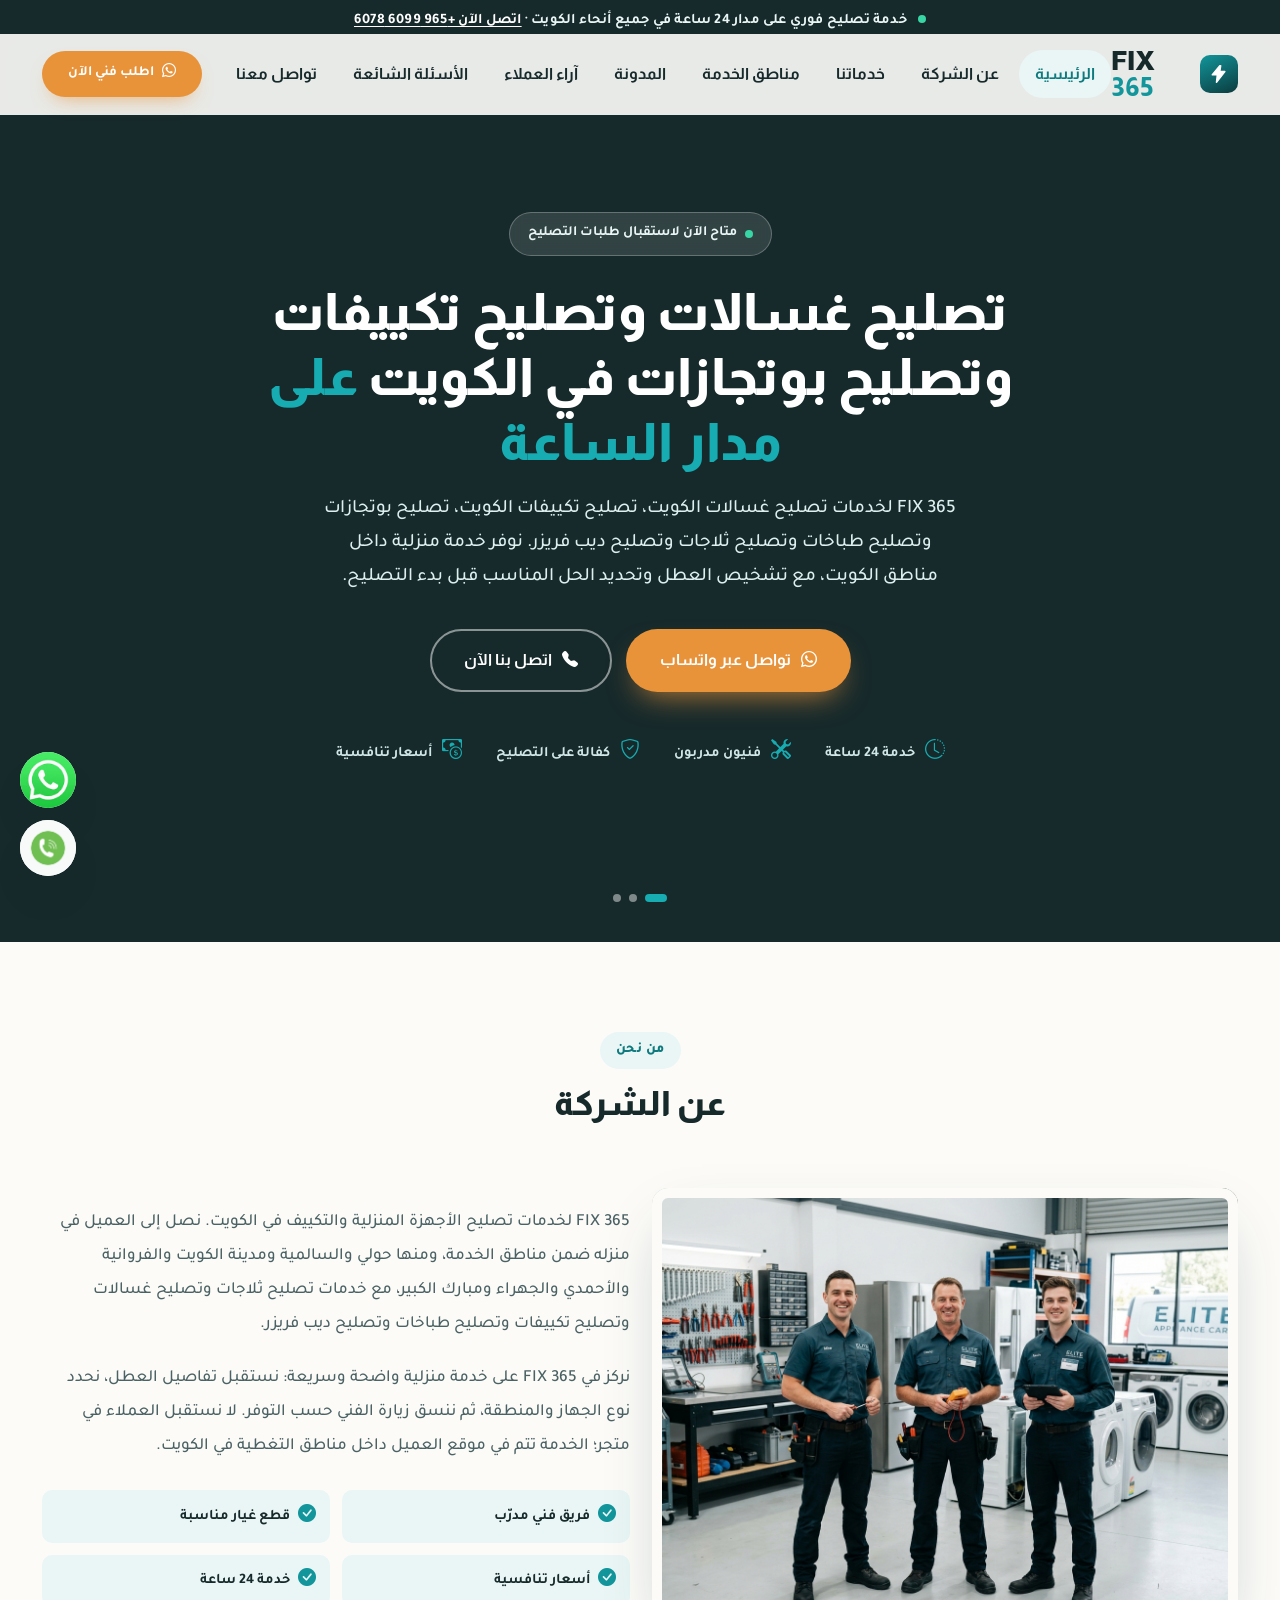
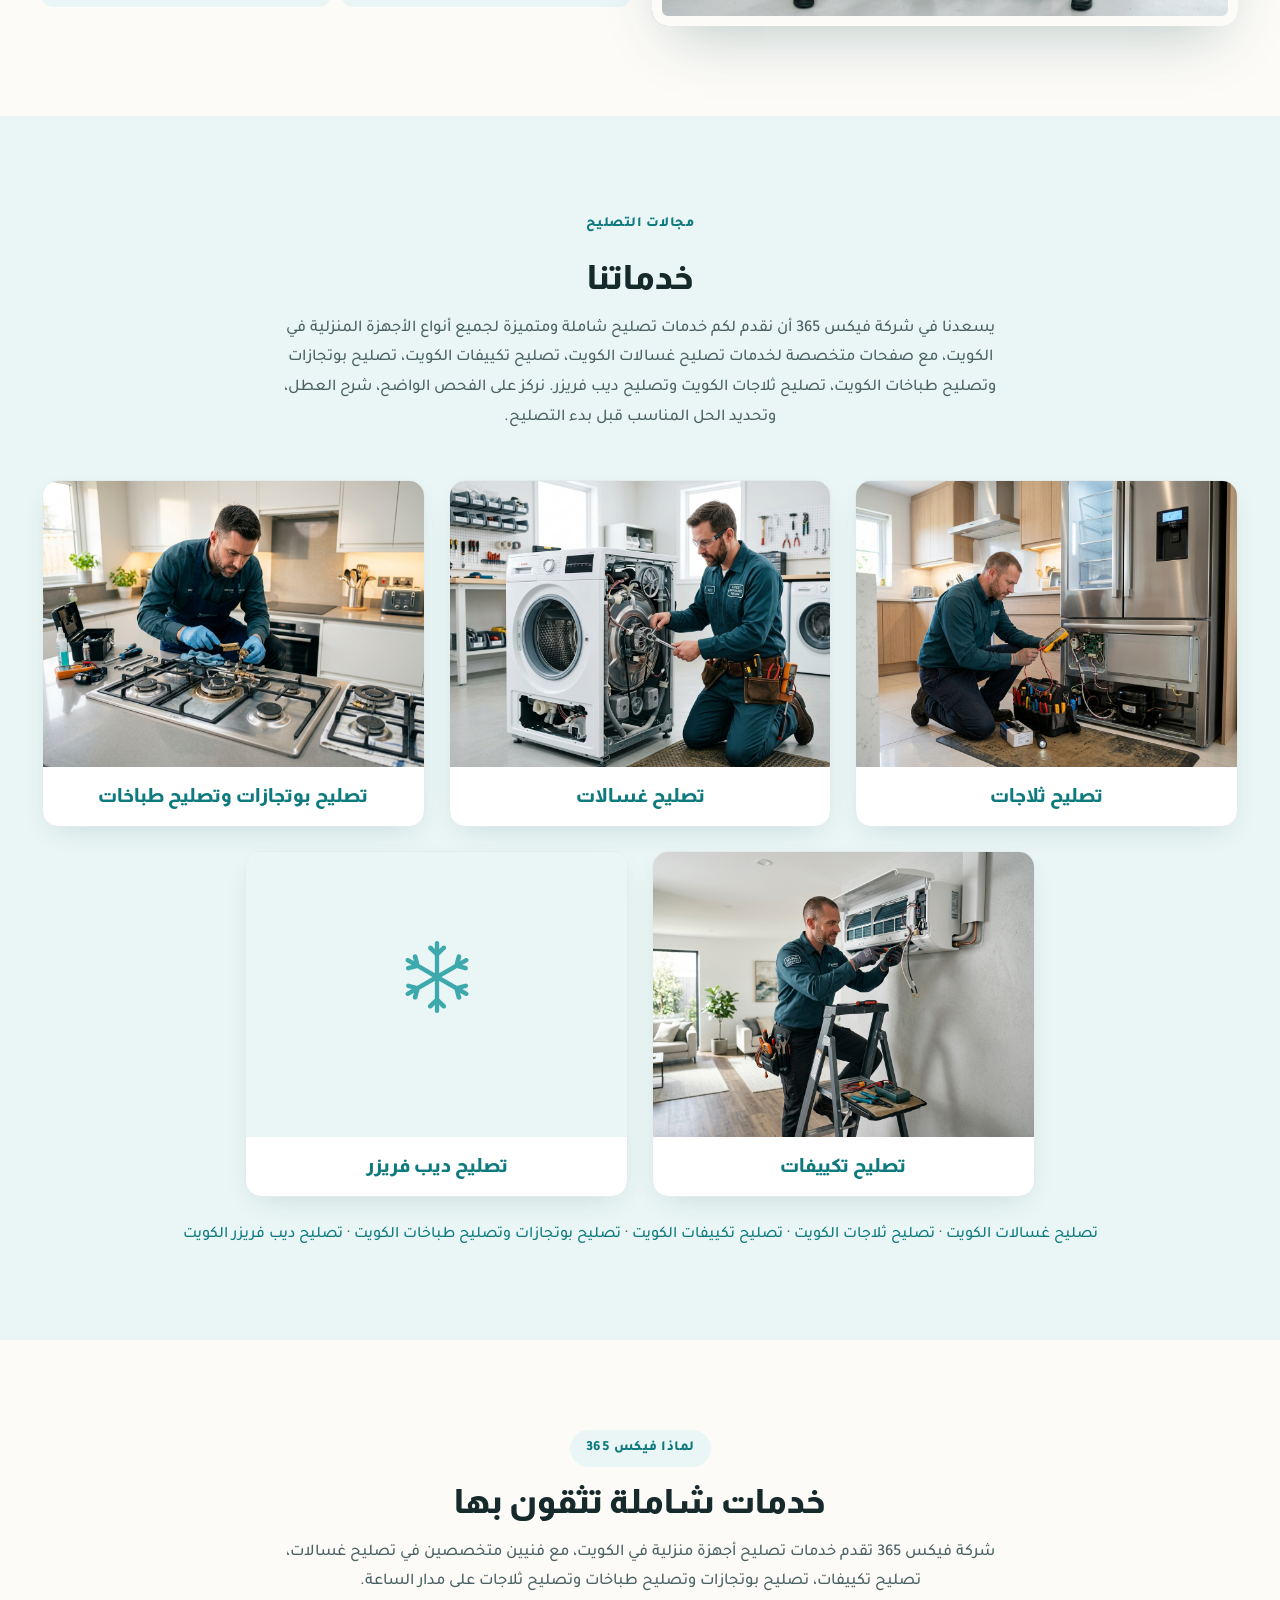
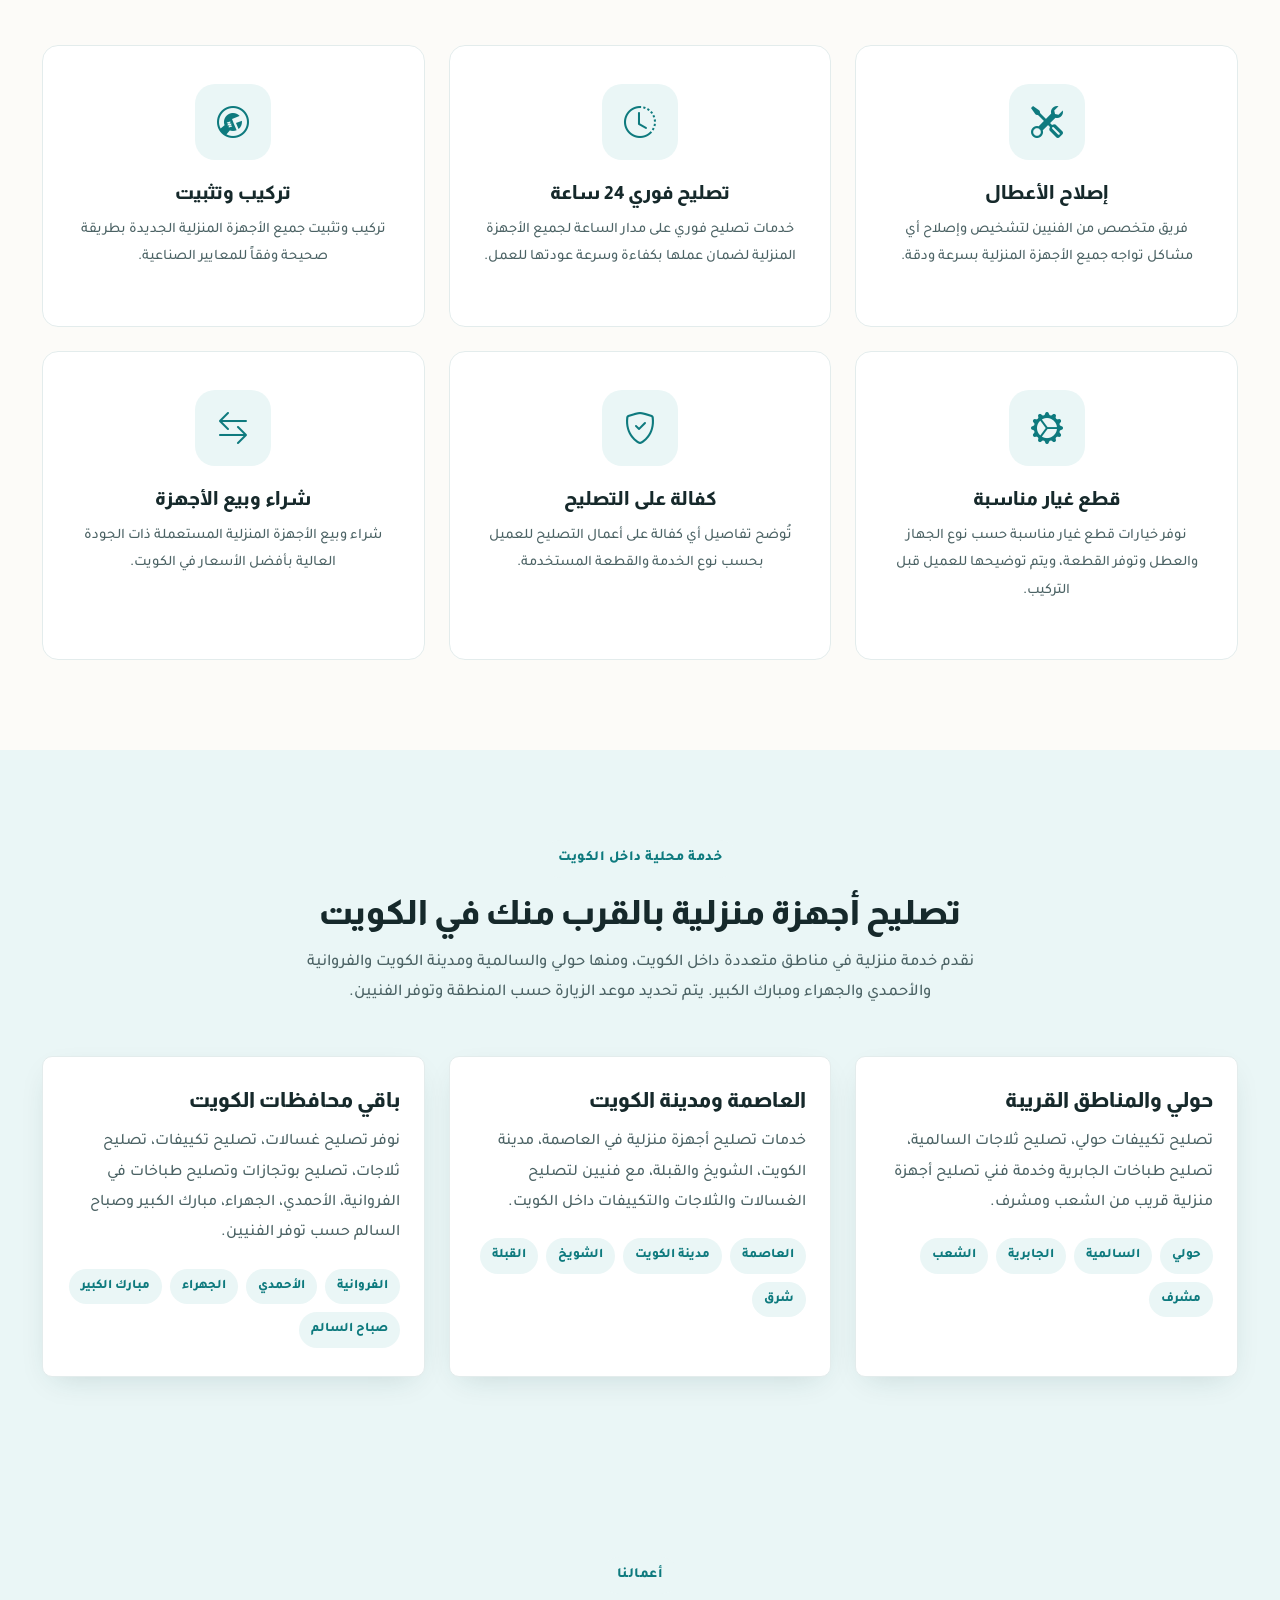
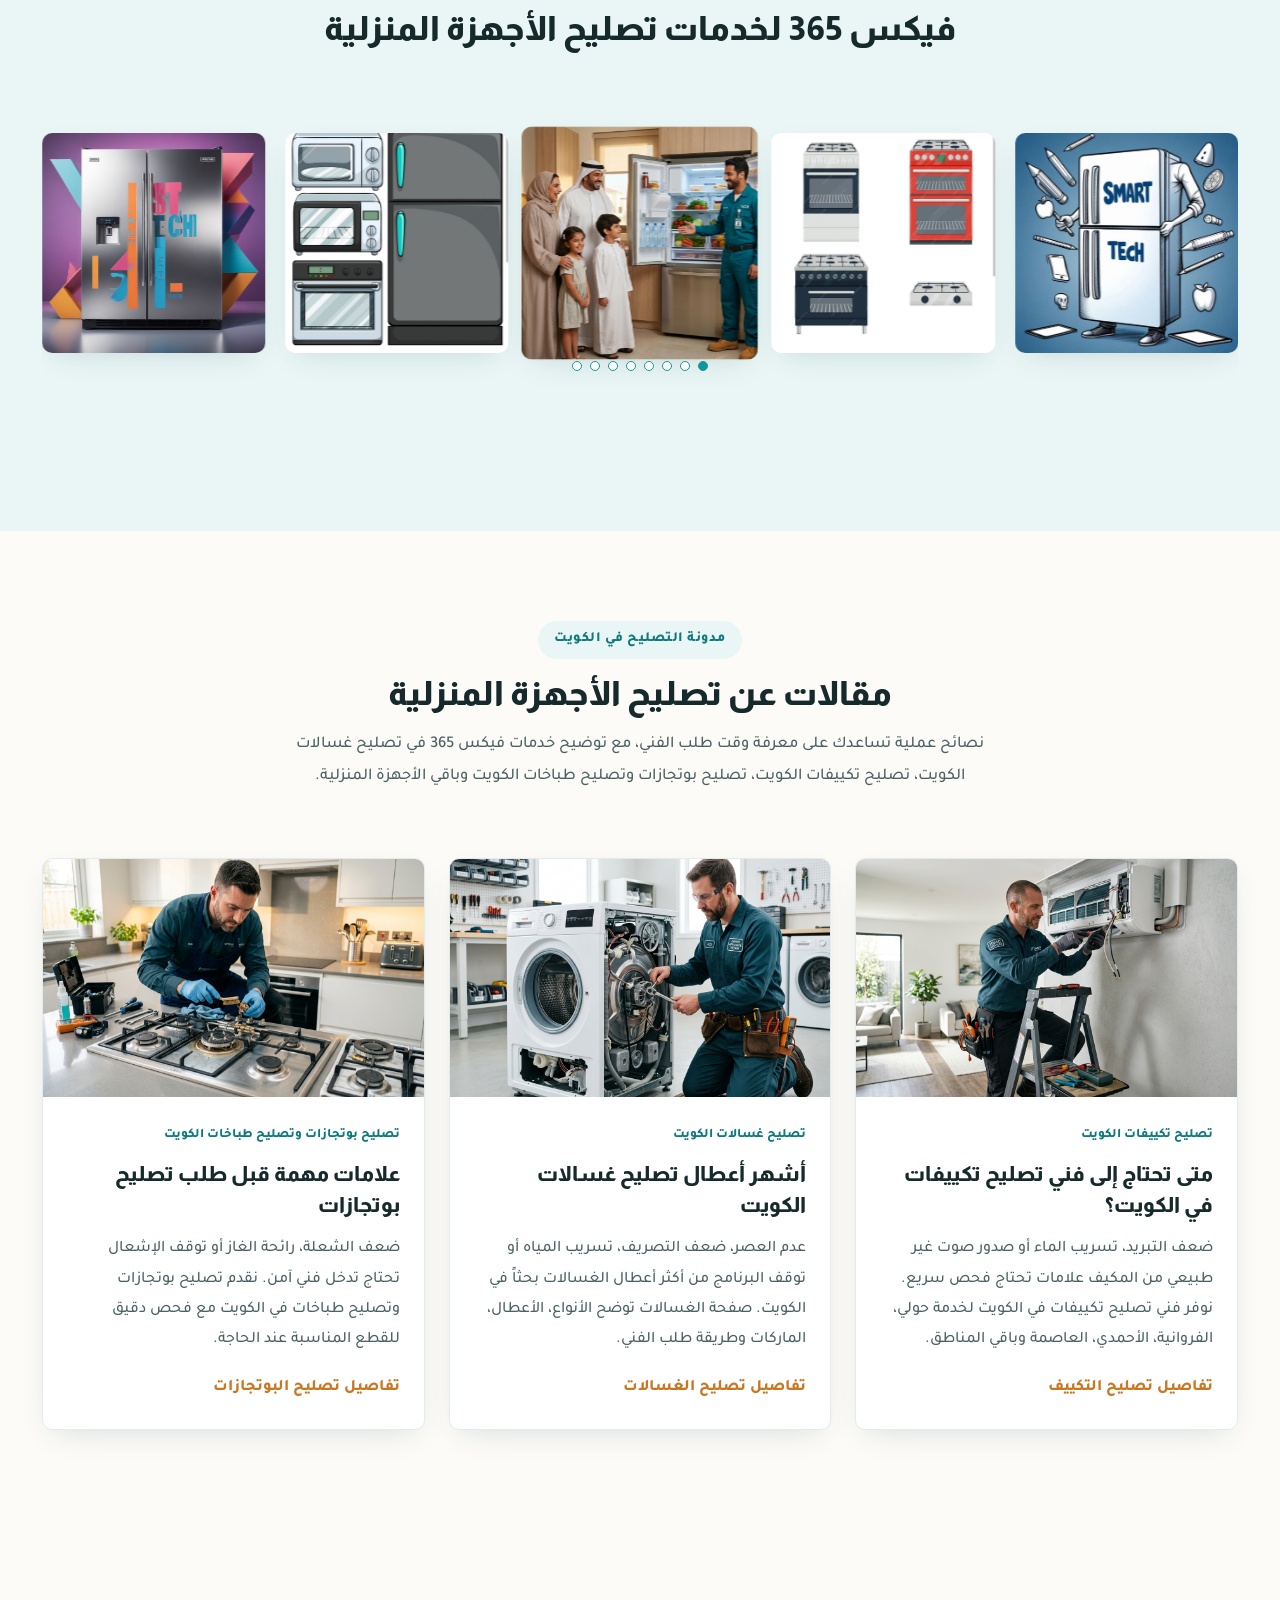
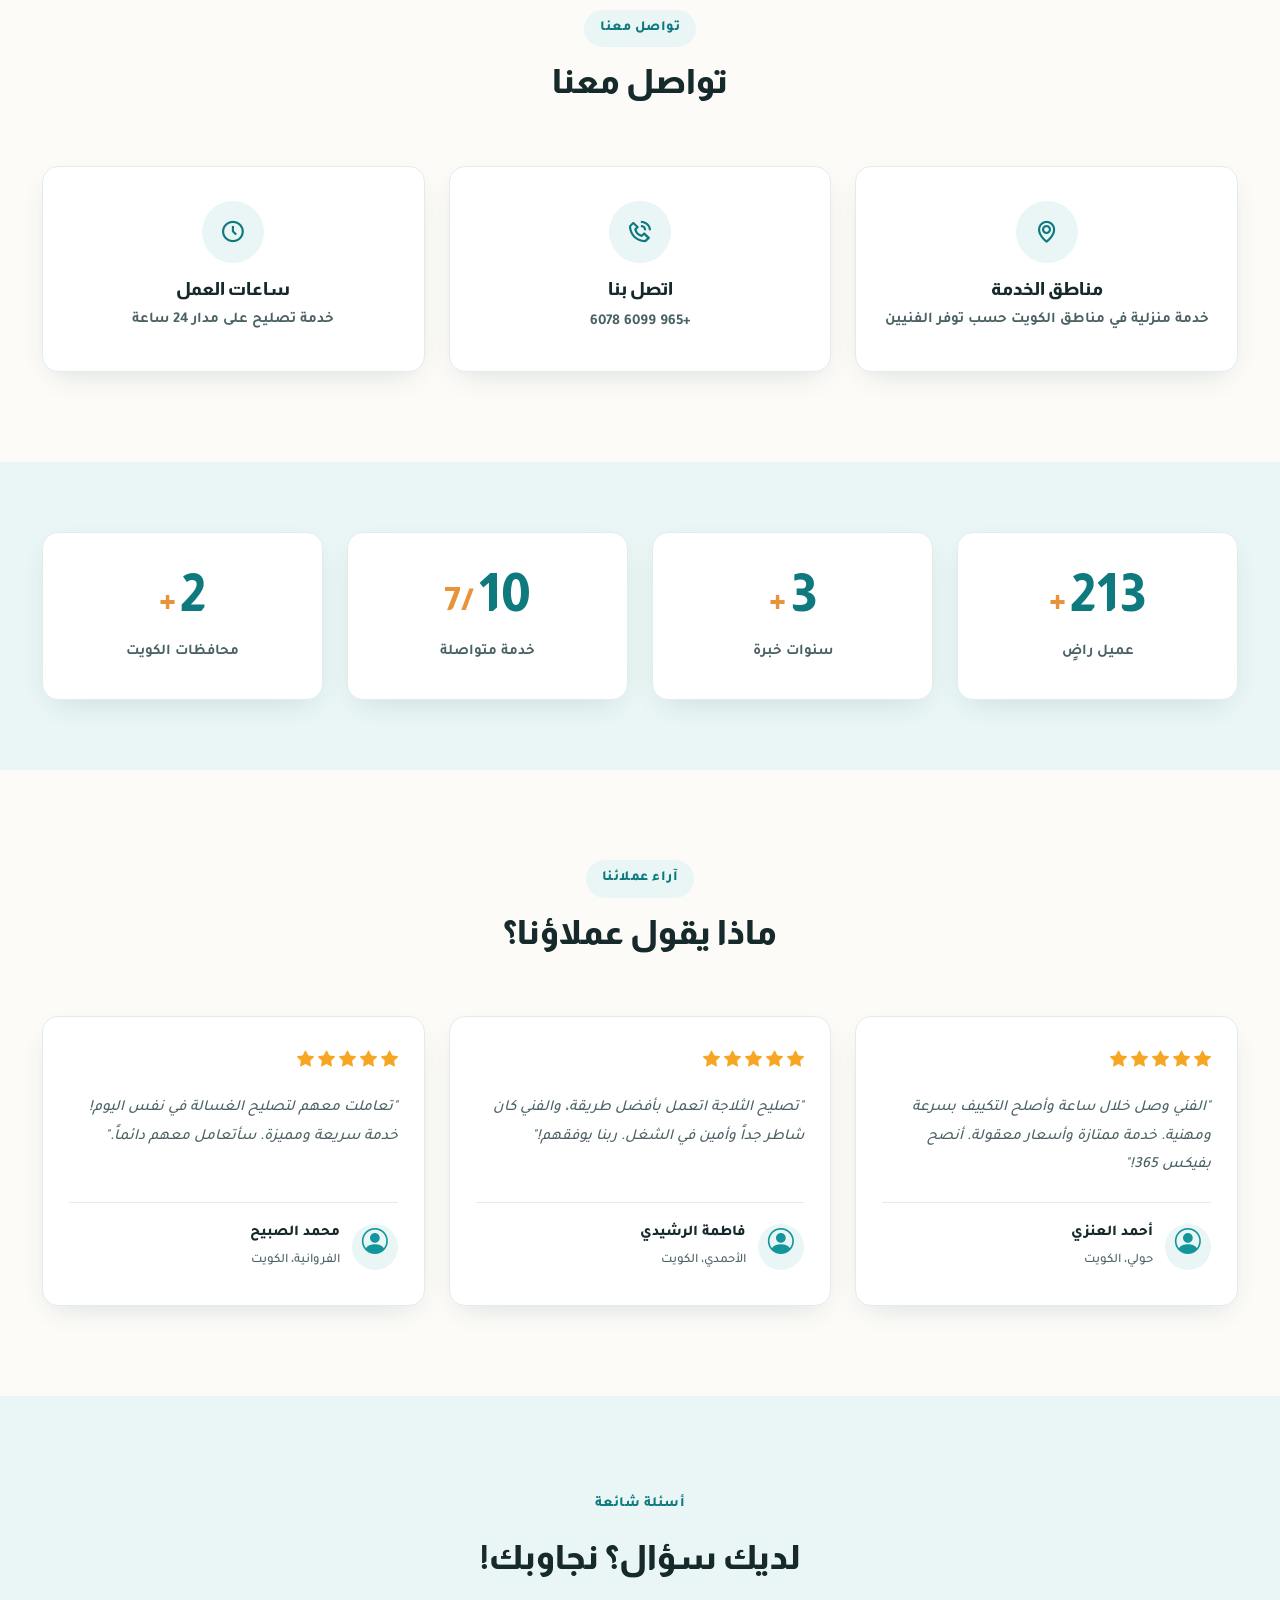
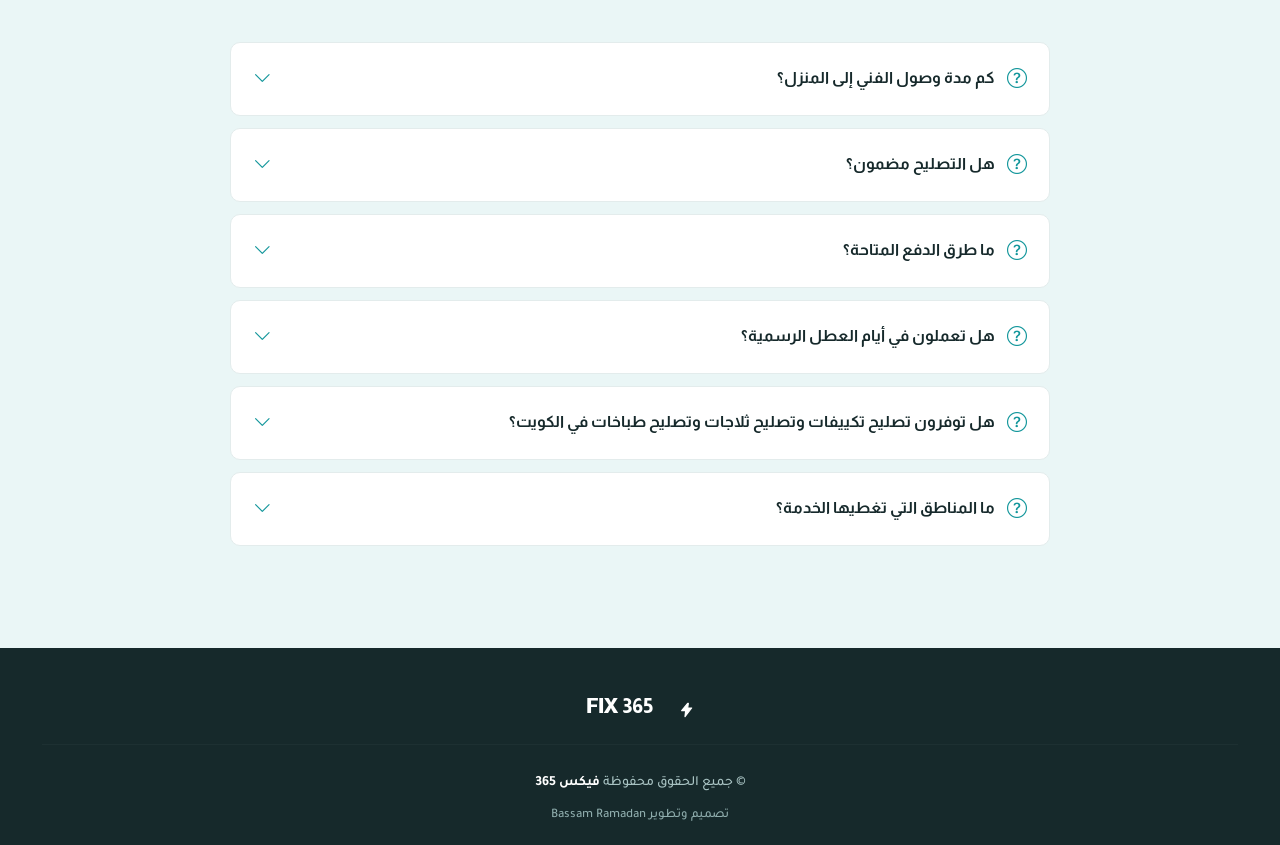
==== commit 14f735e1: "Improve favicon assets for search results" ====
--- a/index.html
+++ b/index.html
@@ -24,8 +24,13 @@
   <meta property="og:description" content="خدمة منزلية لتصليح الغسالات والتكييفات والبوتجازات والثلاجات والديب فريزر في مختلف مناطق الكويت على مدار الساعة.">
   <meta property="og:image" content="https://fix365kw.com/assets/img/hero-bg1.jpg">
   <meta property="og:locale" content="ar_KW">
+  <link rel="icon" href="/favicon.ico" sizes="any">
+  <link rel="icon" type="image/png" sizes="48x48" href="/assets/img/fix365-icon-48.png">
+  <link rel="icon" type="image/png" sizes="96x96" href="/assets/img/fix365-icon-96.png">
   <link rel="icon" type="image/png" sizes="192x192" href="/assets/img/fix365-icon-192.png">
-  <link rel="apple-touch-icon" sizes="512x512" href="/assets/img/fix365-logo-512.png">
+  <link rel="apple-touch-icon" sizes="512x512" href="/assets/img/fix365-icon-512.png">
+  <link rel="manifest" href="/site.webmanifest">
+  <meta name="theme-color" content="#12969B">
   <meta name="twitter:card" content="summary_large_image">
   <meta name="twitter:title" content="FIX 365 | تصليح غسالات وتصليح تكييفات وتصليح بوتجازات في الكويت">
   <meta name="twitter:description" content="تصليح غسالات وتصليح تكييفات وتصليح بوتجازات وتصليح ثلاجات بخدمة منزلية في مناطق الكويت على مدار الساعة.">
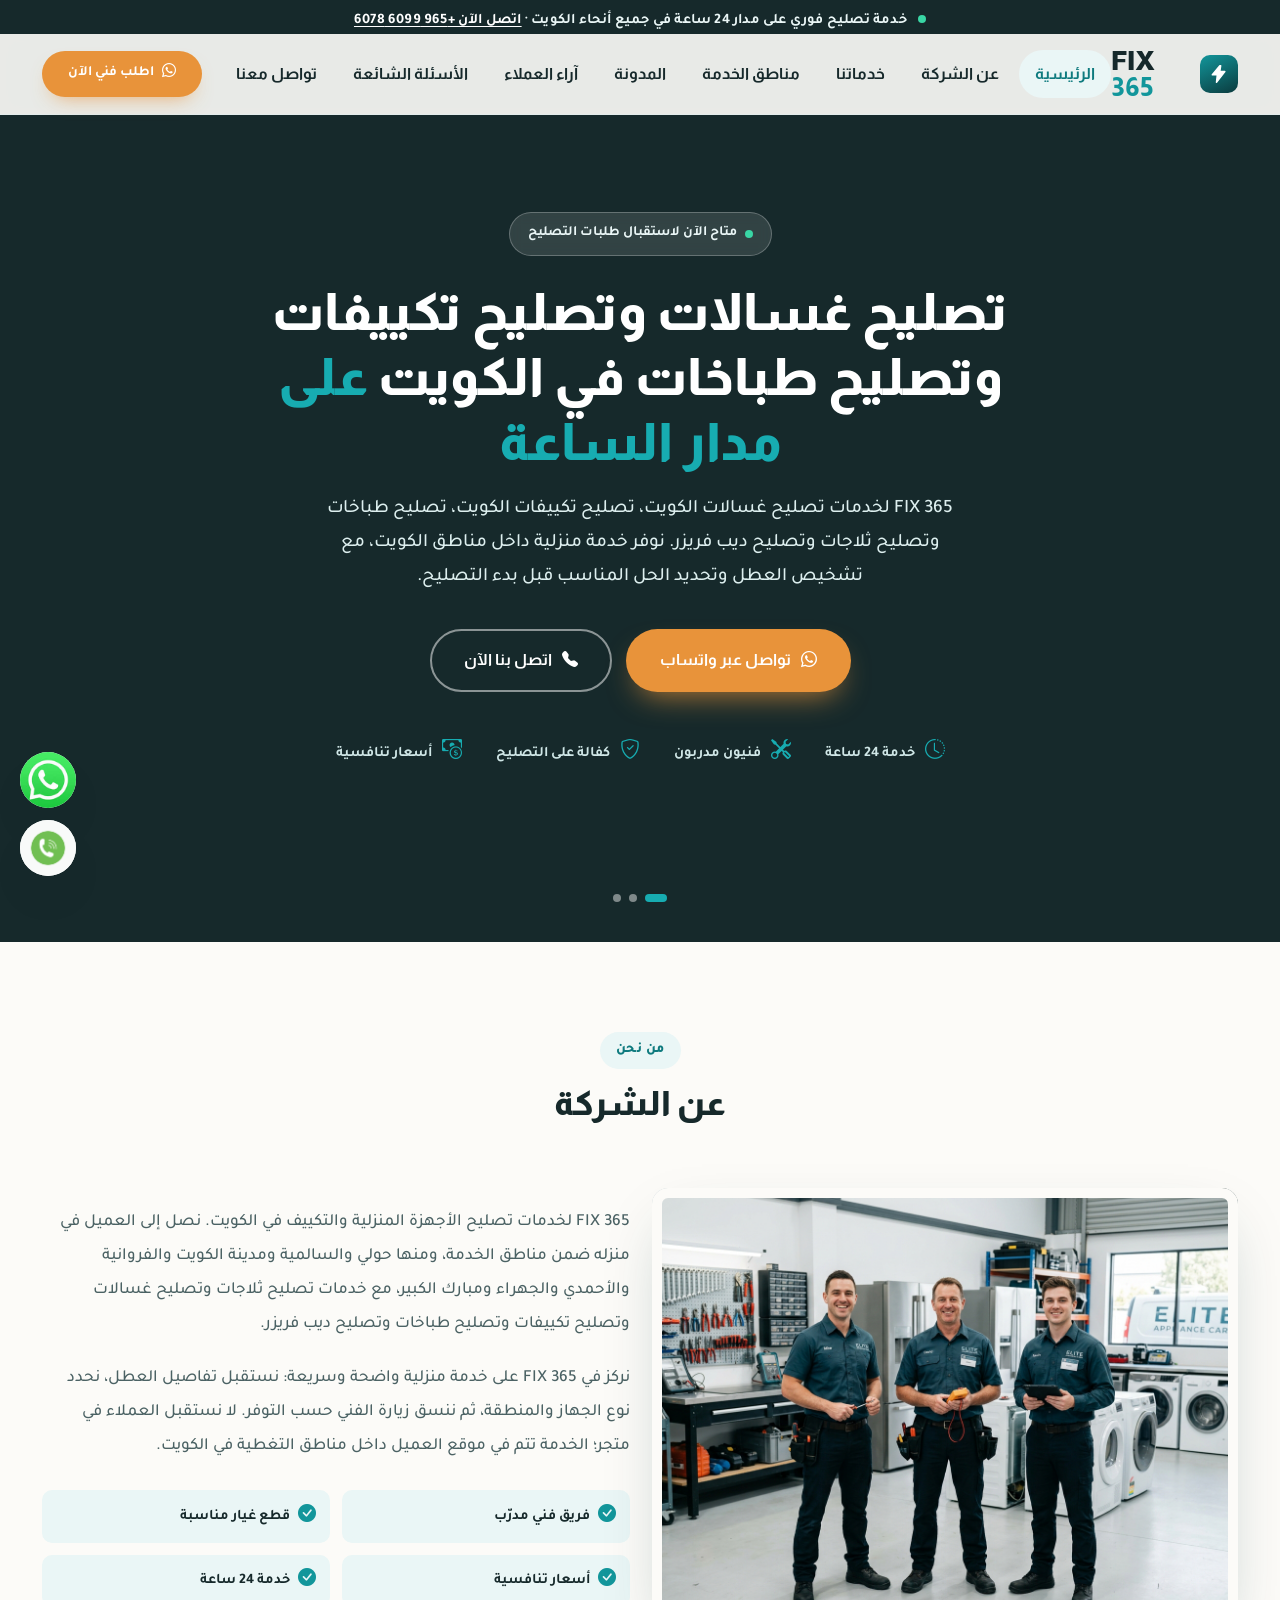
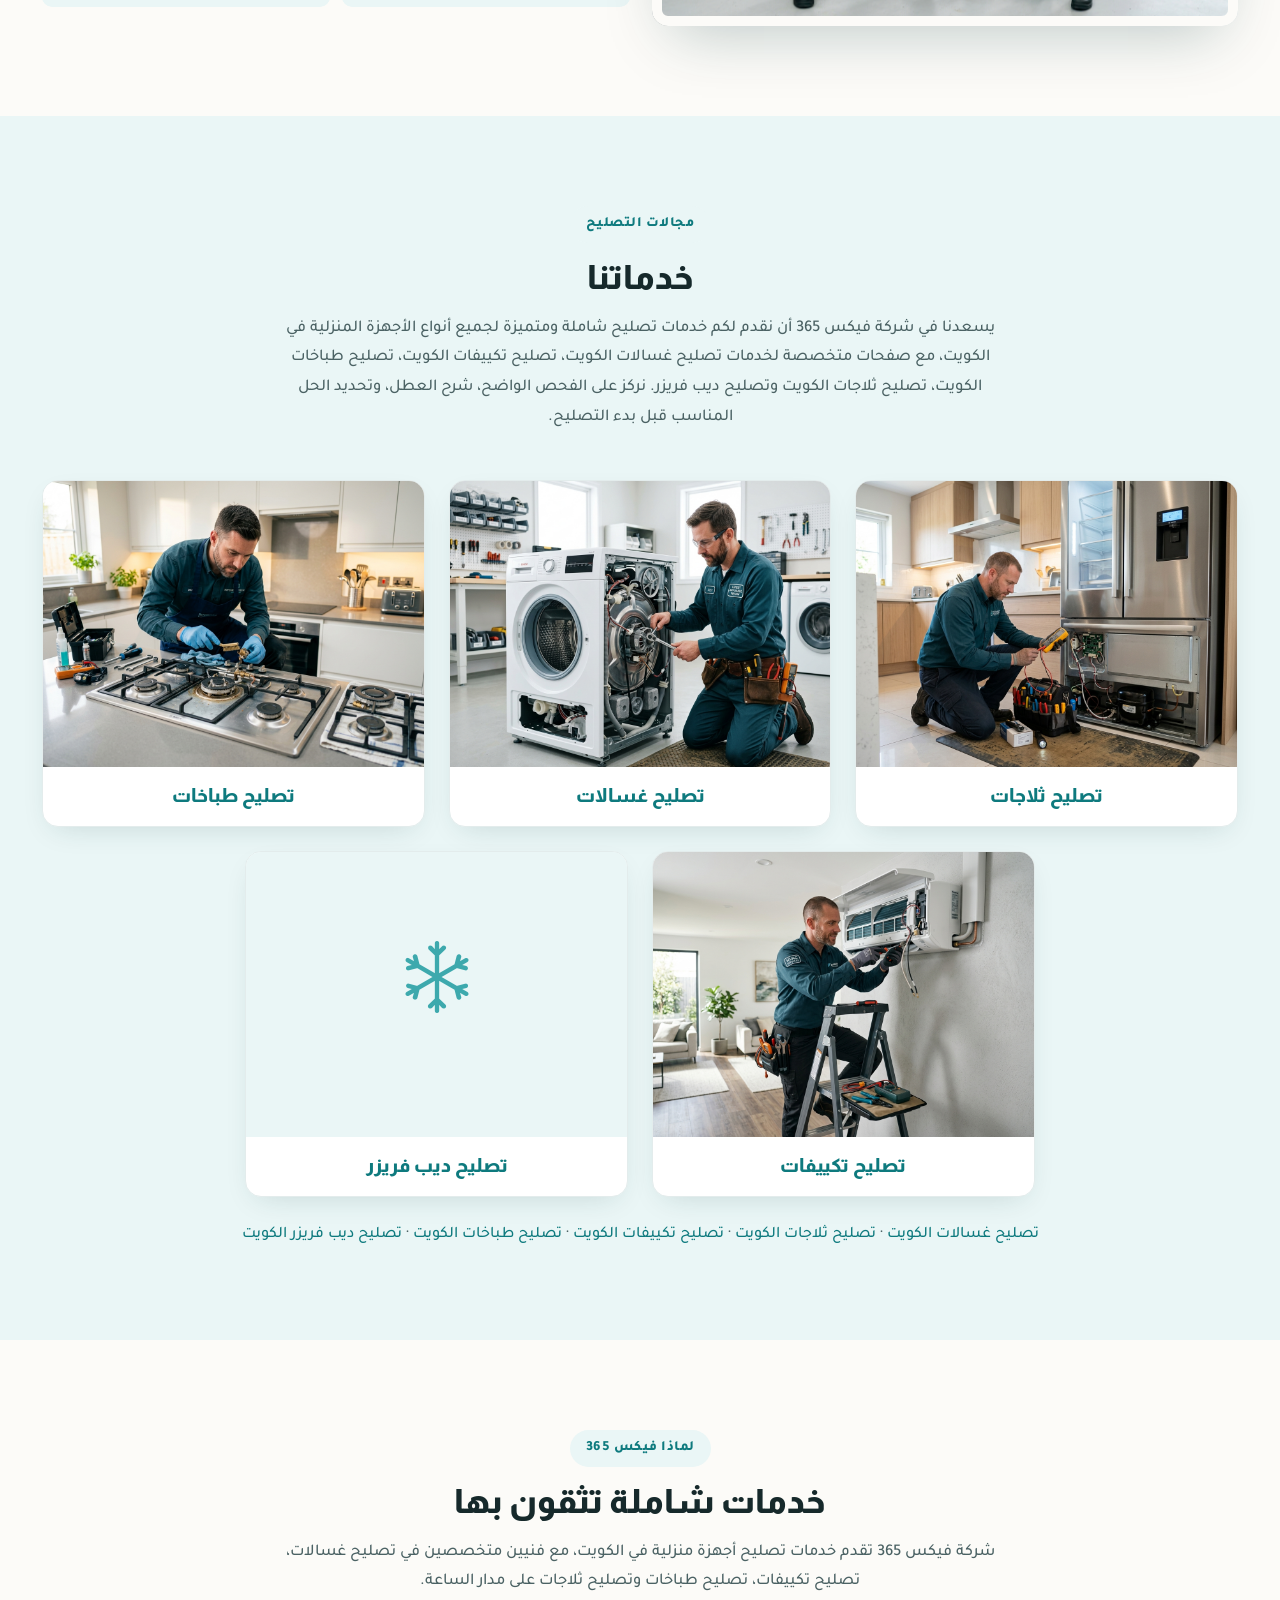
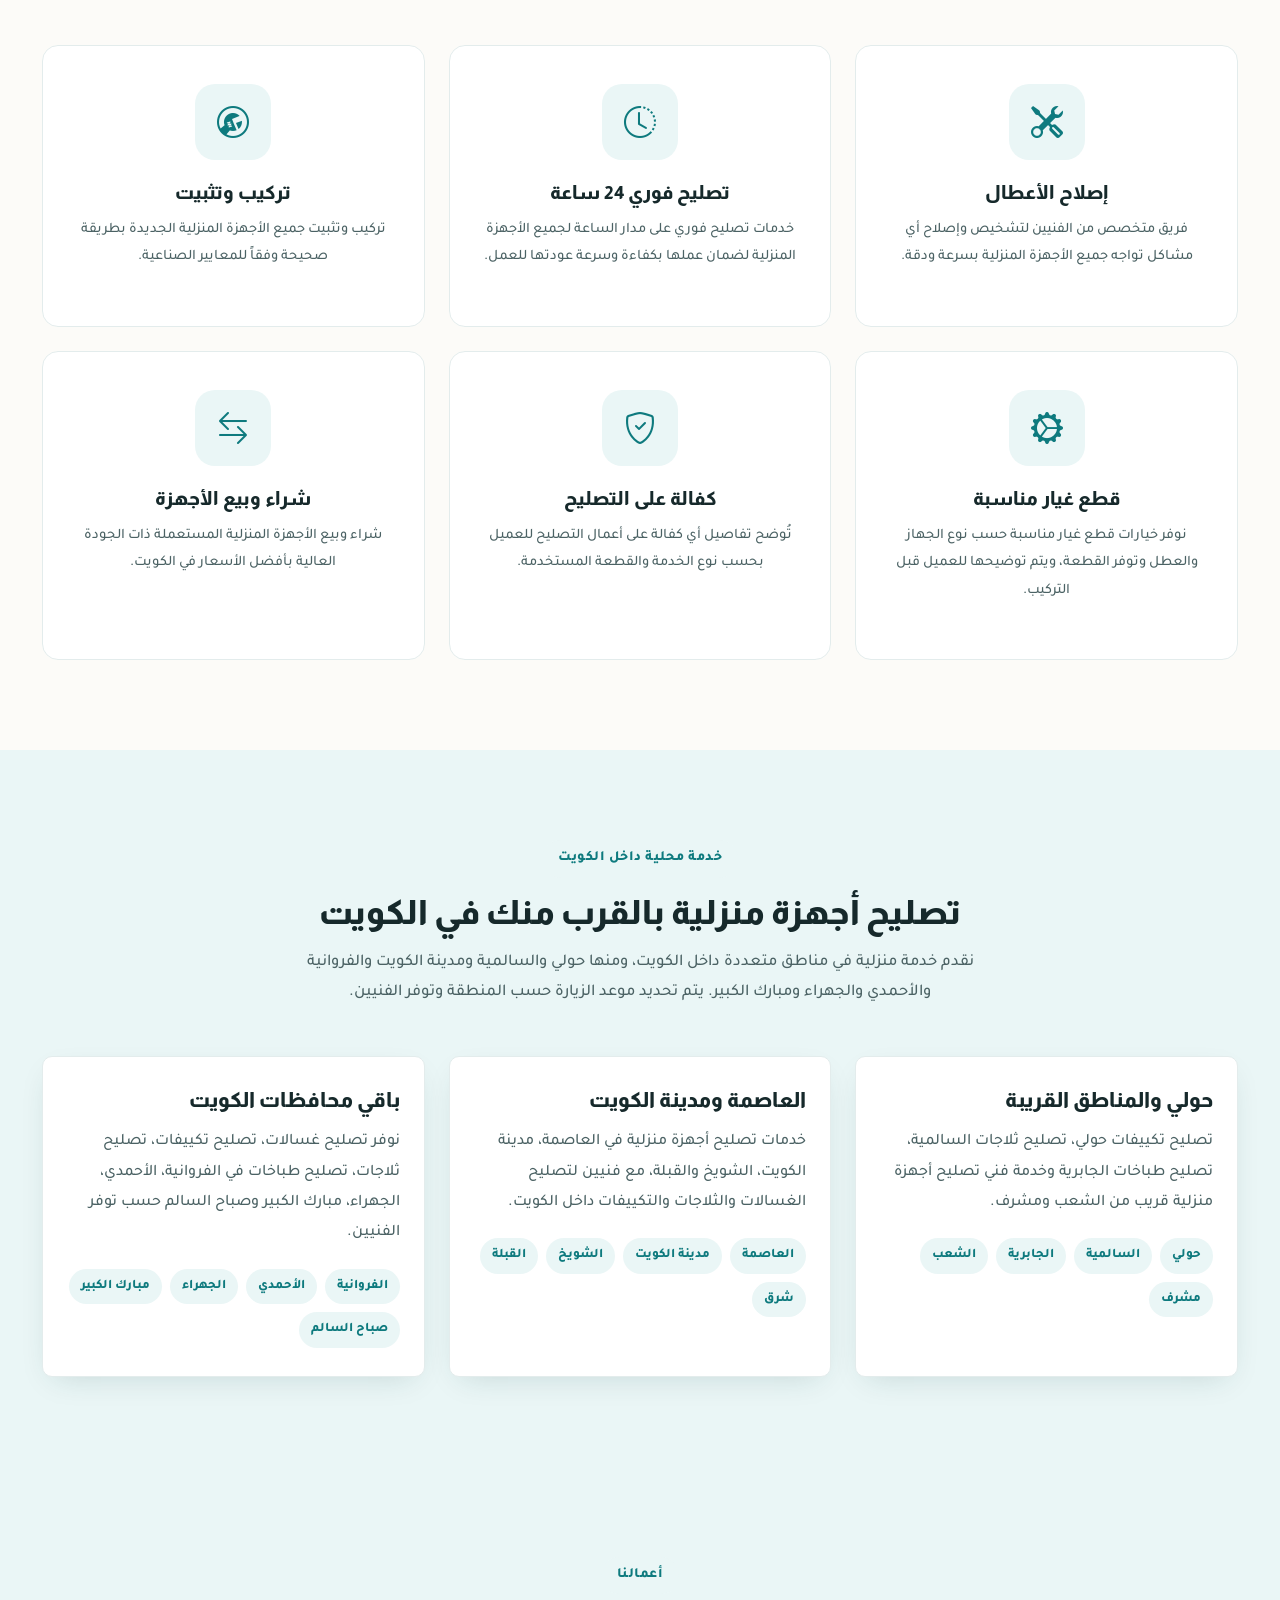
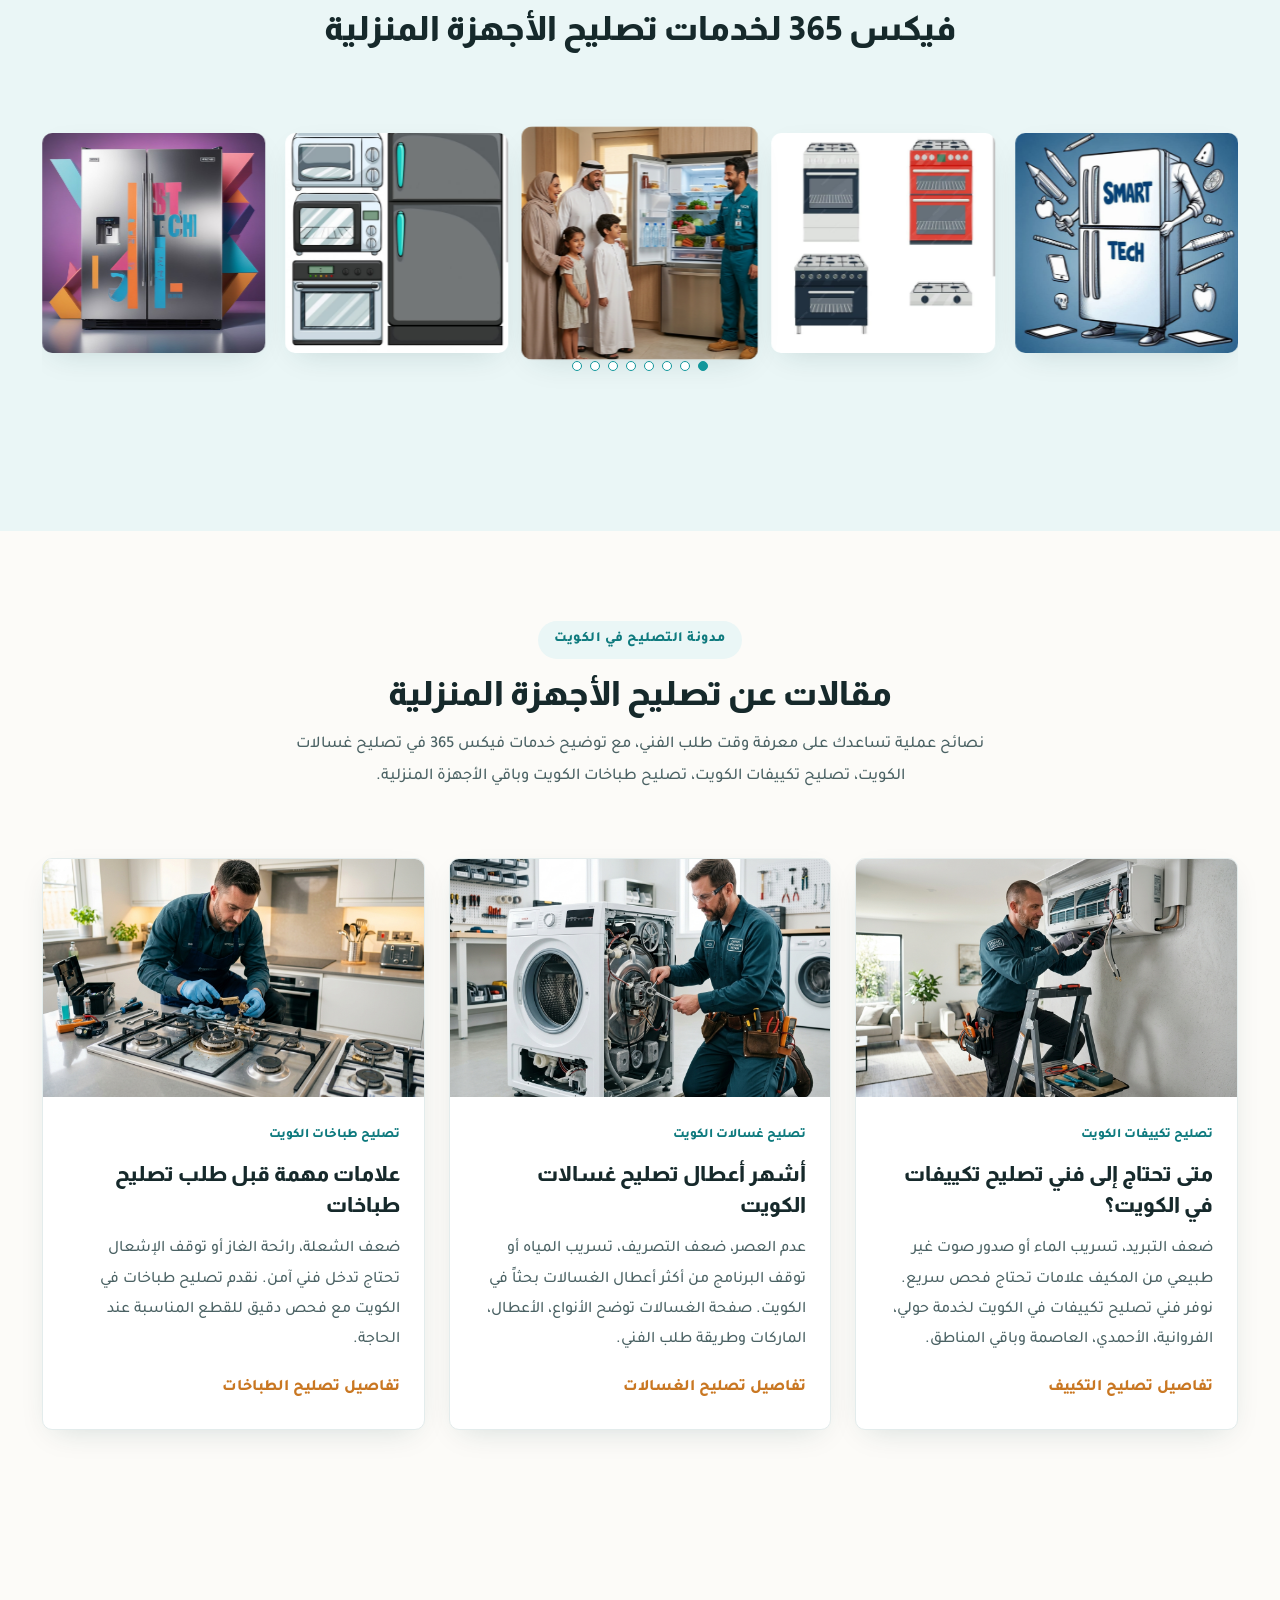
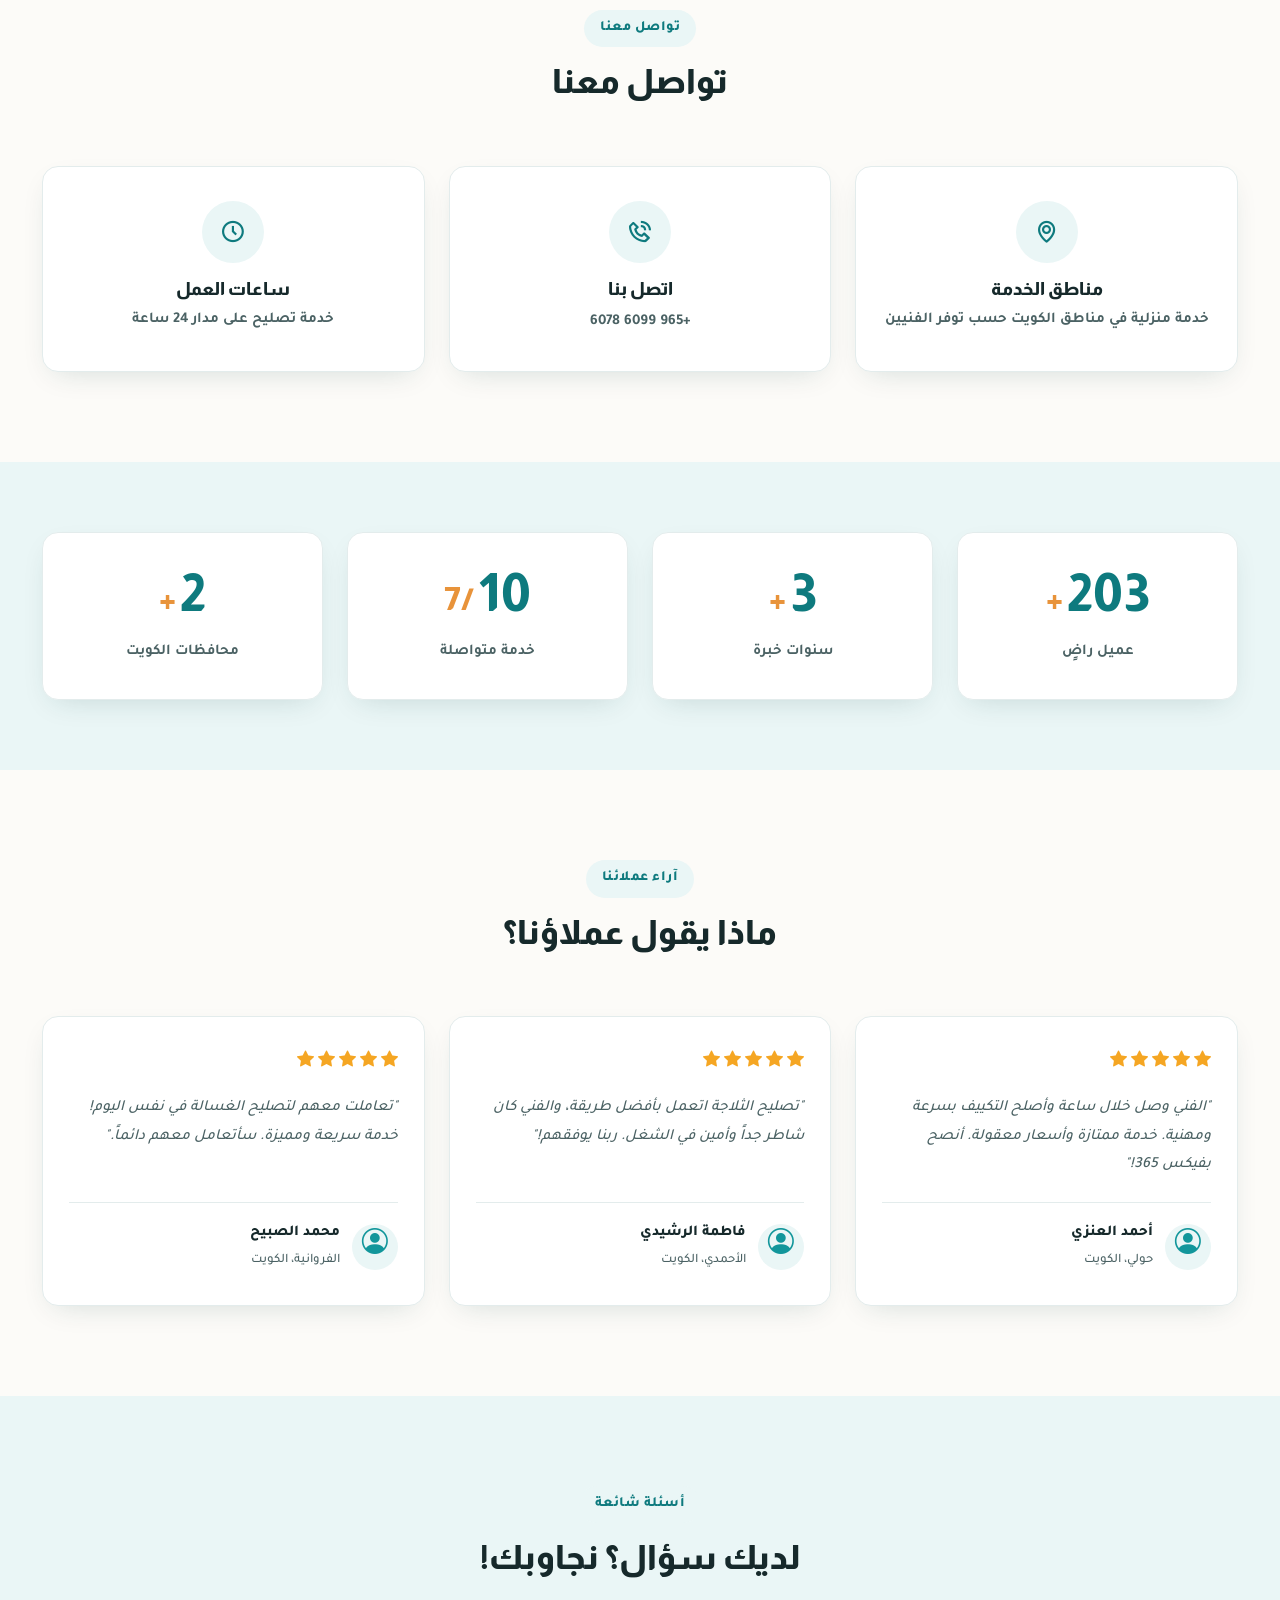
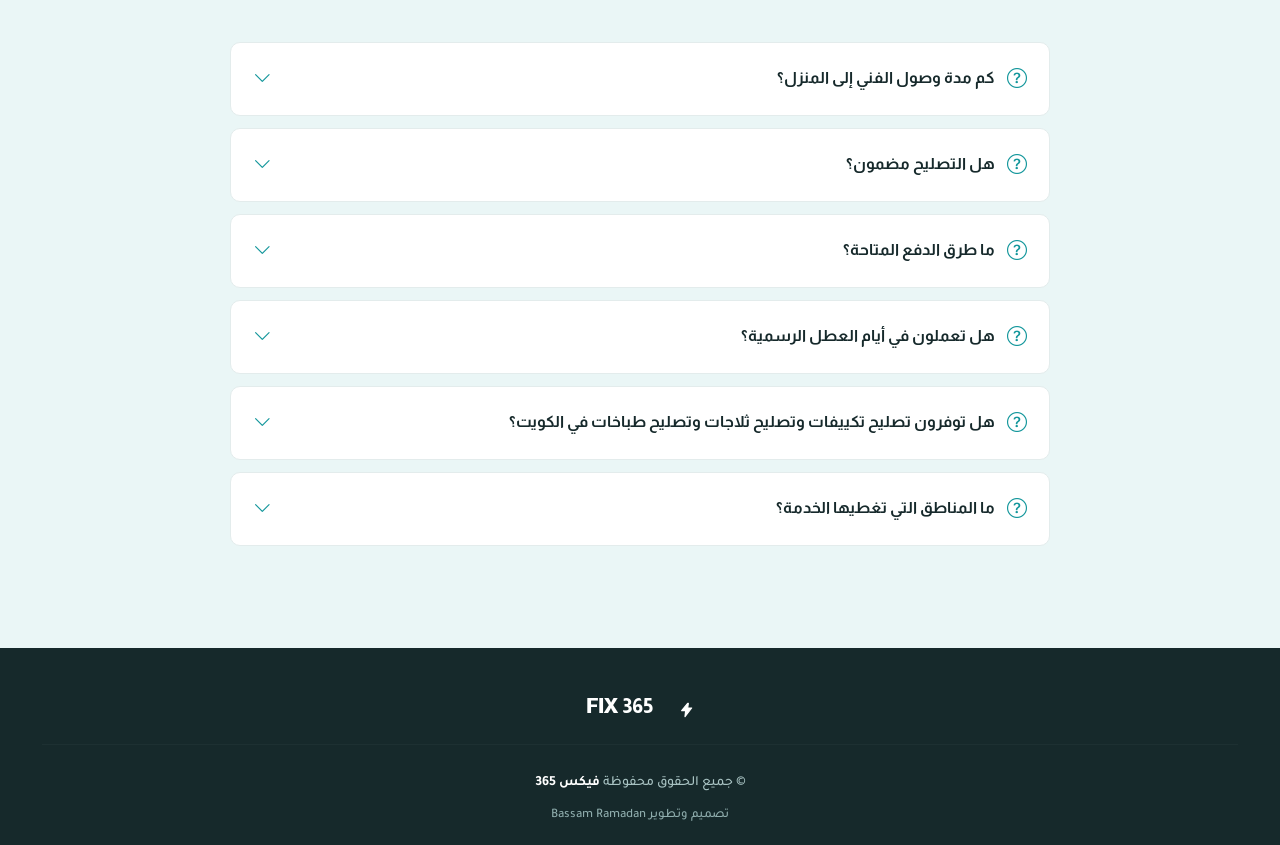
==== commit 7be82365: "Use Kuwait appliance terminology and improve SEO" ====
--- a/index.html
+++ b/index.html
@@ -4,10 +4,9 @@
 <head>
   <meta charset="utf-8">
   <meta content="width=device-width, initial-scale=1.0" name="viewport">
-  <title>FIX 365 | تصليح غسالات وتصليح تكييفات وتصليح بوتجازات في الكويت</title>
-  <meta name="description" content="FIX 365 لخدمات تصليح غسالات الكويت، تصليح تكييفات الكويت، تصليح بوتجازات وتصليح طباخات وتصليح ثلاجات وتصليح ديب فريزر بخدمة منزلية 24 ساعة داخل مناطق الكويت.">
-  <meta name="keywords" content="تصليح غسالات الكويت, تصليح تكييفات الكويت, تصليح تكيفات الكويت, تصليح مكيفات الكويت, تصليح بوتجازات الكويت, تصليح بوتاجاز الكويت, تصليح طباخات الكويت, تصليح ثلاجات الكويت, تصليح تلاجات الكويت, فني تصليح اجهزة الكويت, FIX 365 Kuwait, فيكس 365 الكويت">
-  <meta name="robots" content="index, follow">
+  <title>FIX 365 | تصليح غسالات وتصليح تكييفات وتصليح طباخات في الكويت</title>
+  <meta name="description" content="FIX 365 لخدمات تصليح غسالات الكويت، تصليح تكييفات الكويت، تصليح طباخات وتصليح ثلاجات وتصليح ديب فريزر بخدمة منزلية 24 ساعة داخل مناطق الكويت.">
+<meta name="robots" content="index, follow">
   <meta name="geo.region" content="KW">
   <meta name="geo.placename" content="Hawally, Kuwait">
   <link rel="canonical" href="https://fix365kw.com/">
@@ -20,8 +19,8 @@
   <!-- Open Graph / WhatsApp & Social Sharing -->
   <meta property="og:type" content="website">
   <meta property="og:site_name" content="FIX 365">
-  <meta property="og:title" content="FIX 365 | تصليح غسالات وتصليح تكييفات وتصليح بوتجازات في الكويت">
-  <meta property="og:description" content="خدمة منزلية لتصليح الغسالات والتكييفات والبوتجازات والثلاجات والديب فريزر في مختلف مناطق الكويت على مدار الساعة.">
+  <meta property="og:title" content="FIX 365 | تصليح غسالات وتصليح تكييفات وتصليح طباخات في الكويت">
+  <meta property="og:description" content="خدمة منزلية لتصليح الغسالات والتكييفات والطباخات والثلاجات والديب فريزر في مختلف مناطق الكويت على مدار الساعة.">
   <meta property="og:image" content="https://fix365kw.com/assets/img/hero-bg1.jpg">
   <meta property="og:locale" content="ar_KW">
   <link rel="icon" href="/favicon.ico" sizes="any">
@@ -32,8 +31,8 @@
   <link rel="manifest" href="/site.webmanifest">
   <meta name="theme-color" content="#12969B">
   <meta name="twitter:card" content="summary_large_image">
-  <meta name="twitter:title" content="FIX 365 | تصليح غسالات وتصليح تكييفات وتصليح بوتجازات في الكويت">
-  <meta name="twitter:description" content="تصليح غسالات وتصليح تكييفات وتصليح بوتجازات وتصليح ثلاجات بخدمة منزلية في مناطق الكويت على مدار الساعة.">
+  <meta name="twitter:title" content="FIX 365 | تصليح غسالات وتصليح تكييفات وتصليح طباخات في الكويت">
+  <meta name="twitter:description" content="تصليح غسالات وتصليح تكييفات وتصليح طباخات وتصليح ثلاجات بخدمة منزلية في مناطق الكويت على مدار الساعة.">
   <meta name="twitter:image" content="https://fix365kw.com/assets/img/hero-bg1.jpg">
 
   <script type="application/ld+json">
@@ -47,7 +46,7 @@
       "alternateName": ["فيكس 365", "FIX365", "Fix 365 Kuwait", "فيكس 365 الكويت"],
       "url": "https://fix365kw.com/",
       "telephone": "+96560996078",
-      "description": "FIX 365 لخدمات تصليح غسالات وتصليح تكييفات وتصليح بوتجازات وتصليح طباخات وتصليح ثلاجات وتصليح ديب فريزر في الكويت، مع خدمة منزلية داخل مناطق الكويت.",
+      "description": "FIX 365 لخدمات تصليح غسالات وتصليح تكييفات وتصليح طباخات وتصليح ثلاجات وتصليح ديب فريزر في الكويت، مع خدمة منزلية داخل مناطق الكويت.",
       "address": {
         "@type": "PostalAddress",
         "addressCountry": "KW",
@@ -58,7 +57,7 @@
         "تصليح تكييفات الكويت",
         "تصليح تكيفات الكويت",
         "تصليح مكيفات الكويت",
-        "تصليح بوتجازات الكويت",
+        "تصليح طباخات الكويت",
         "تصليح طباخات الكويت",
         "تصليح ثلاجات الكويت",
         "تصليح تلاجات الكويت"
@@ -146,7 +145,7 @@
             "@type": "Offer",
             "itemOffered": {
               "@type": "Service",
-              "name": "تصليح بوتجازات وتصليح طباخات الكويت",
+              "name": "تصليح طباخات الكويت",
               "url": "https://fix365kw.com/oven-repair-kuwait/"
             }
           },
@@ -187,7 +186,7 @@
           "name": "ما الأجهزة التي يتم تصليحها؟",
           "acceptedAnswer": {
             "@type": "Answer",
-            "text": "تشمل الخدمات تصليح غسالات وتصليح تكييفات وتصليح بوتجازات وتصليح طباخات وتصليح ثلاجات وتصليح ديب فريزر، مع تشخيص العطل وتحديد الإجراء المناسب قبل تنفيذ التصليح."
+            "text": "تشمل الخدمات تصليح غسالات وتصليح تكييفات وتصليح طباخات وتصليح ثلاجات وتصليح ديب فريزر، مع تشخيص العطل وتحديد الإجراء المناسب قبل تنفيذ التصليح."
           }
         },
         {
@@ -293,9 +292,9 @@
 
       <div class="hero-content">
         <span class="st-badge"><span class="st-dot"></span> متاح الآن لاستقبال طلبات التصليح</span>
-        <h1>تصليح غسالات وتصليح تكييفات وتصليح بوتجازات في الكويت <span>على مدار الساعة</span></h1>
+        <h1>تصليح غسالات وتصليح تكييفات وتصليح طباخات في الكويت <span>على مدار الساعة</span></h1>
         <p class="hero-lead">
-          FIX 365 لخدمات تصليح غسالات الكويت، تصليح تكييفات الكويت، تصليح بوتجازات وتصليح طباخات وتصليح ثلاجات وتصليح ديب فريزر. نوفر خدمة منزلية داخل مناطق الكويت، مع تشخيص العطل وتحديد الحل المناسب قبل بدء التصليح.
+          FIX 365 لخدمات تصليح غسالات الكويت، تصليح تكييفات الكويت، تصليح طباخات وتصليح ثلاجات وتصليح ديب فريزر. نوفر خدمة منزلية داخل مناطق الكويت، مع تشخيص العطل وتحديد الحل المناسب قبل بدء التصليح.
         </p>
 
         <div class="hero-actions">
@@ -364,7 +363,7 @@
           <span class="eyebrow">مجالات التصليح</span>
           <h2>خدماتنا</h2>
           <p>
-            يسعدنا في شركة فيكس 365 أن نقدم لكم خدمات تصليح شاملة ومتميزة لجميع أنواع الأجهزة المنزلية في الكويت، مع صفحات متخصصة لخدمات تصليح غسالات الكويت، تصليح تكييفات الكويت، تصليح بوتجازات وتصليح طباخات الكويت، تصليح ثلاجات الكويت وتصليح ديب فريزر. نركز على الفحص الواضح، شرح العطل، وتحديد الحل المناسب قبل بدء التصليح.
+            يسعدنا في شركة فيكس 365 أن نقدم لكم خدمات تصليح شاملة ومتميزة لجميع أنواع الأجهزة المنزلية في الكويت، مع صفحات متخصصة لخدمات تصليح غسالات الكويت، تصليح تكييفات الكويت، تصليح طباخات الكويت، تصليح ثلاجات الكويت وتصليح ديب فريزر. نركز على الفحص الواضح، شرح العطل، وتحديد الحل المناسب قبل بدء التصليح.
           </p>
         </div>
 
@@ -390,9 +389,9 @@
           <div class="col-md-6 col-lg-4 d-flex align-items-stretch">
             <div class="icon-box w-100" data-aos="fade-up" data-aos-delay="300">
               <div class="cat-media">
-                <img src="assets/img/service-stove.jpg" loading="lazy" class="img-fluid" alt="تصليح بوتجازات وتصليح طباخات في الكويت">
-              </div>
-              <h3 class="title"><a href="/oven-repair-kuwait/">تصليح بوتجازات وتصليح طباخات</a></h3>
+                <img src="assets/img/service-stove.jpg" loading="lazy" class="img-fluid" alt="تصليح طباخات في الكويت">
+              </div>
+              <h3 class="title"><a href="/oven-repair-kuwait/">تصليح طباخات</a></h3>
             </div>
           </div>
 
@@ -419,7 +418,7 @@
           <a href="/washing-machine-repair-kuwait/">تصليح غسالات الكويت</a> ·
           <a href="/refrigerator-repair-kuwait/">تصليح ثلاجات الكويت</a> ·
           <a href="/ac-repair-kuwait/">تصليح تكييفات الكويت</a> ·
-          <a href="/oven-repair-kuwait/">تصليح بوتجازات وتصليح طباخات الكويت</a> ·
+          <a href="/oven-repair-kuwait/">تصليح طباخات الكويت</a> ·
           <a href="/freezer-repair-kuwait/">تصليح ديب فريزر الكويت</a>
         </div>
 
@@ -433,7 +432,7 @@
         <div class="section-title">
           <span class="eyebrow">لماذا فيكس 365</span>
           <h2>خدمات شاملة تثقون بها</h2>
-          <p>شركة فيكس 365 تقدم خدمات تصليح أجهزة منزلية في الكويت، مع فنيين متخصصين في تصليح غسالات، تصليح تكييفات، تصليح بوتجازات وتصليح طباخات وتصليح ثلاجات على مدار الساعة.</p>
+          <p>شركة فيكس 365 تقدم خدمات تصليح أجهزة منزلية في الكويت، مع فنيين متخصصين في تصليح غسالات، تصليح تكييفات، تصليح طباخات وتصليح ثلاجات على مدار الساعة.</p>
         </div>
 
         <div class="row g-4">
@@ -525,7 +524,7 @@
           <div class="col-lg-4 col-md-6" data-aos="fade-up" data-aos-delay="300">
             <div class="area-card">
               <h3>باقي محافظات الكويت</h3>
-              <p>نوفر تصليح غسالات، تصليح تكييفات، تصليح ثلاجات، تصليح بوتجازات وتصليح طباخات في الفروانية، الأحمدي، الجهراء، مبارك الكبير وصباح السالم حسب توفر الفنيين.</p>
+              <p>نوفر تصليح غسالات، تصليح تكييفات، تصليح ثلاجات، تصليح طباخات في الفروانية، الأحمدي، الجهراء، مبارك الكبير وصباح السالم حسب توفر الفنيين.</p>
               <div class="area-tags">
                 <span>الفروانية</span>
                 <span>الأحمدي</span>
@@ -571,7 +570,7 @@
         <div class="section-title">
           <span class="eyebrow">مدونة التصليح في الكويت</span>
           <h2>مقالات عن تصليح الأجهزة المنزلية</h2>
-          <p>نصائح عملية تساعدك على معرفة وقت طلب الفني، مع توضيح خدمات فيكس 365 في تصليح غسالات الكويت، تصليح تكييفات الكويت، تصليح بوتجازات وتصليح طباخات الكويت وباقي الأجهزة المنزلية.</p>
+          <p>نصائح عملية تساعدك على معرفة وقت طلب الفني، مع توضيح خدمات فيكس 365 في تصليح غسالات الكويت، تصليح تكييفات الكويت، تصليح طباخات الكويت وباقي الأجهزة المنزلية.</p>
         </div>
 
         <div class="row g-4">
@@ -609,10 +608,10 @@
                 <img src="assets/img/service-stove.jpg" loading="lazy" alt="تصليح طباخات في الكويت">
               </div>
               <div class="blog-content">
-                <span class="blog-kicker">تصليح بوتجازات وتصليح طباخات الكويت</span>
-                <h3>علامات مهمة قبل طلب تصليح بوتجازات</h3>
-                <p>ضعف الشعلة، رائحة الغاز أو توقف الإشعال تحتاج تدخل فني آمن. نقدم تصليح بوتجازات وتصليح طباخات في الكويت مع فحص دقيق للقطع المناسبة عند الحاجة.</p>
-                <a href="/oven-repair-kuwait/" class="blog-link">تفاصيل تصليح البوتجازات</a>
+                <span class="blog-kicker">تصليح طباخات الكويت</span>
+                <h3>علامات مهمة قبل طلب تصليح طباخات</h3>
+                <p>ضعف الشعلة، رائحة الغاز أو توقف الإشعال تحتاج تدخل فني آمن. نقدم تصليح طباخات في الكويت مع فحص دقيق للقطع المناسبة عند الحاجة.</p>
+                <a href="/oven-repair-kuwait/" class="blog-link">تفاصيل تصليح الطباخات</a>
               </div>
             </article>
           </div>
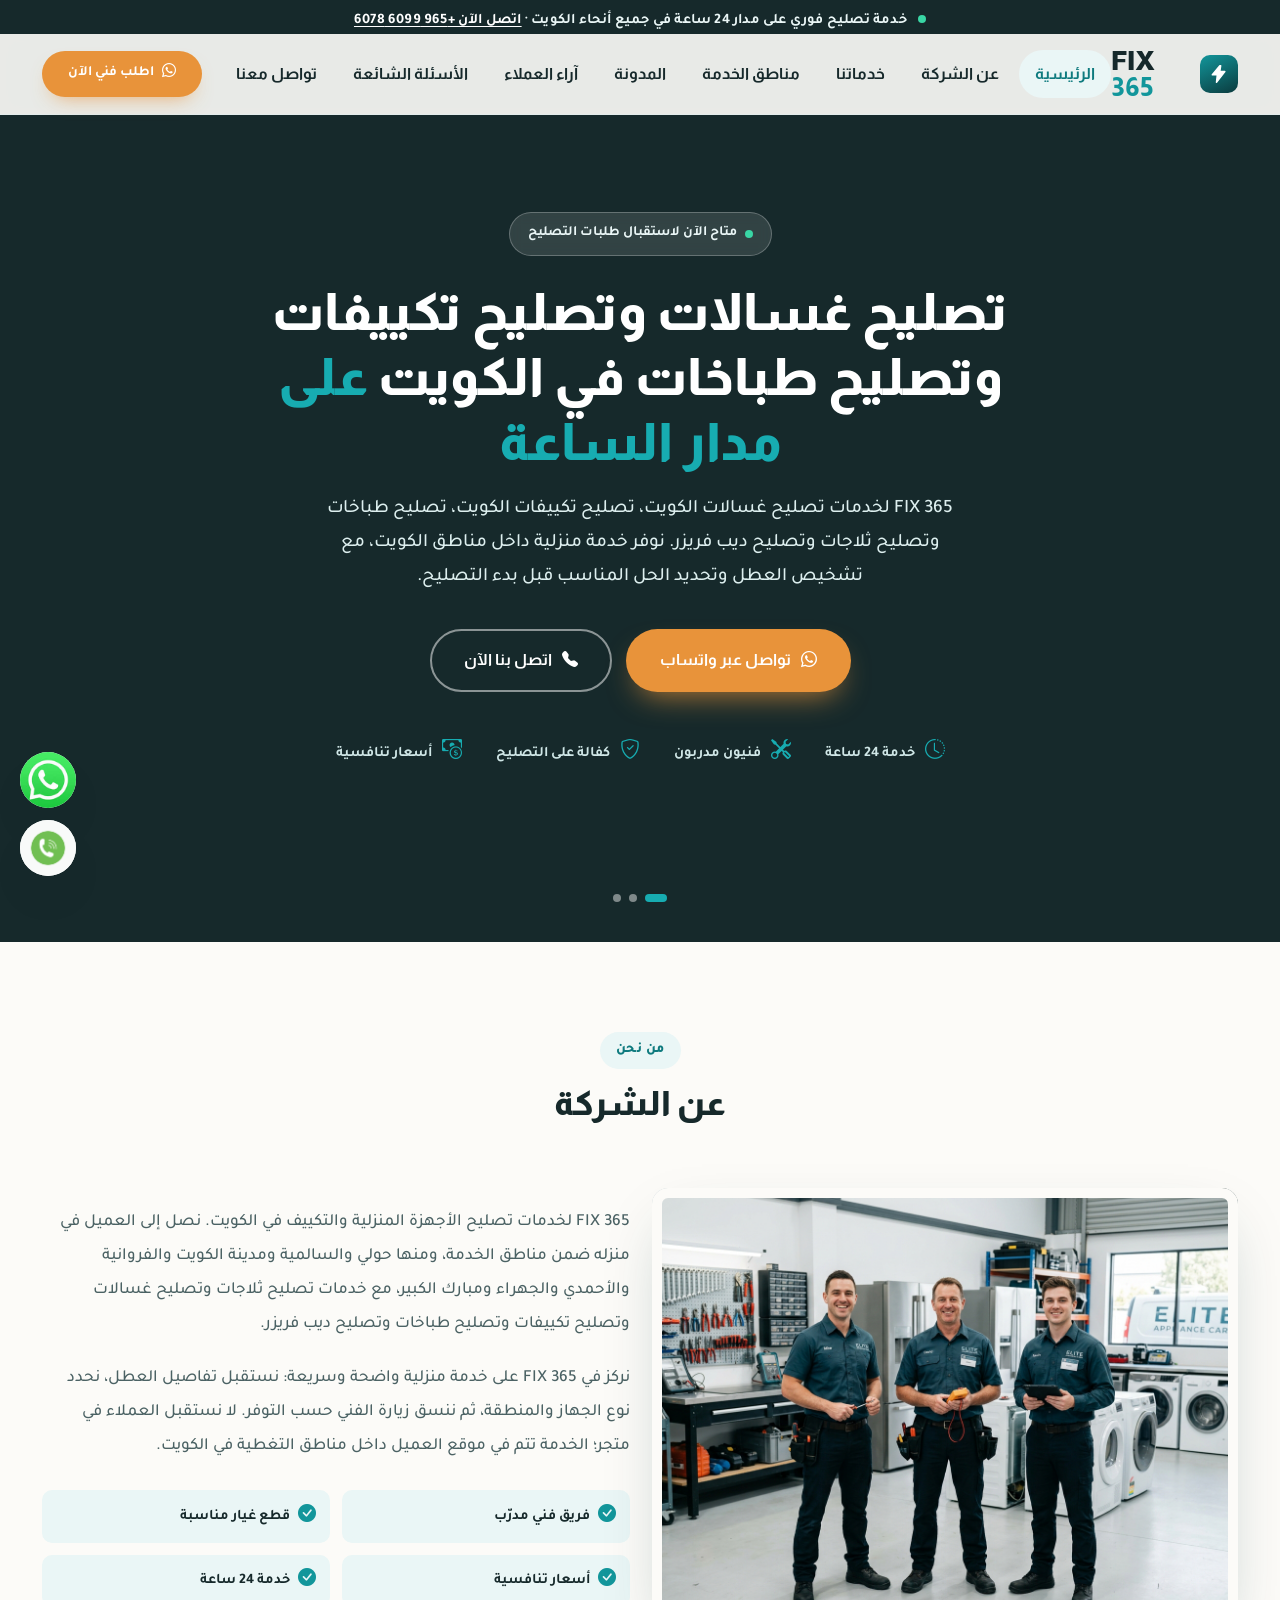
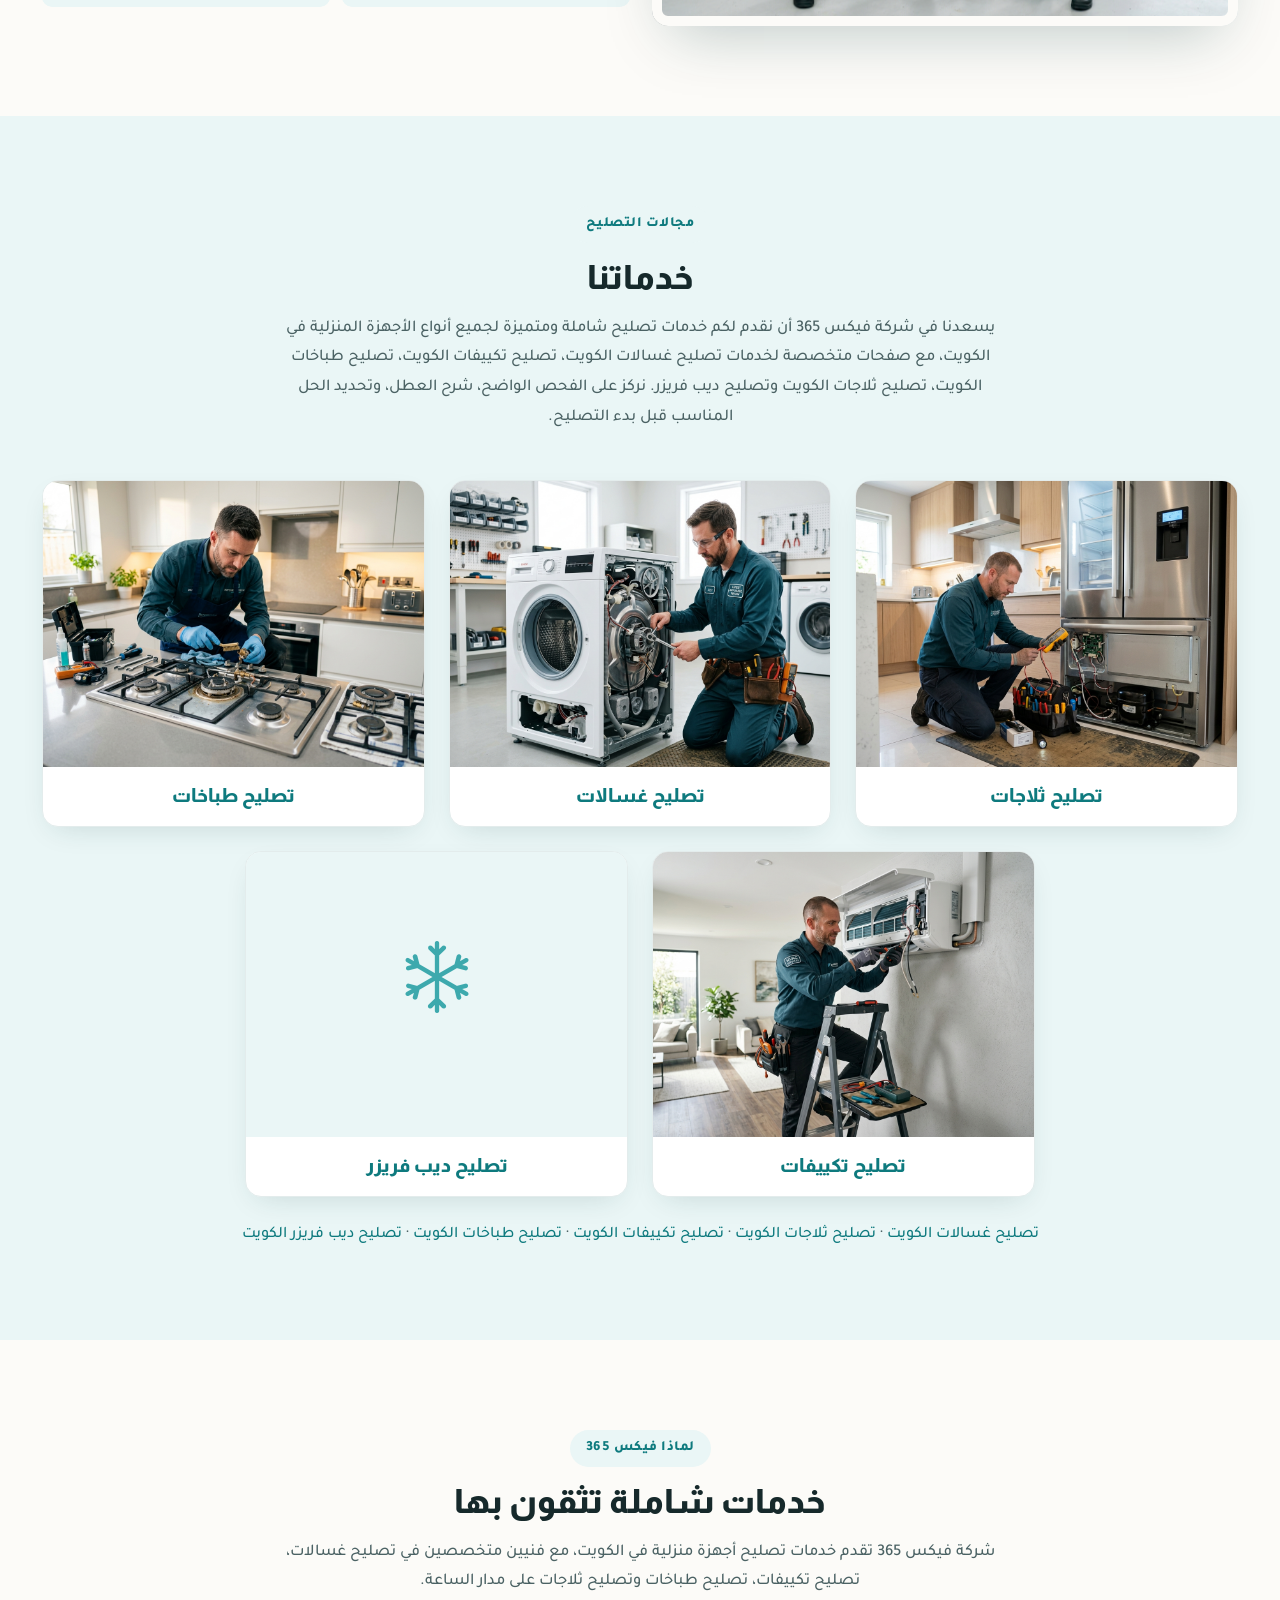
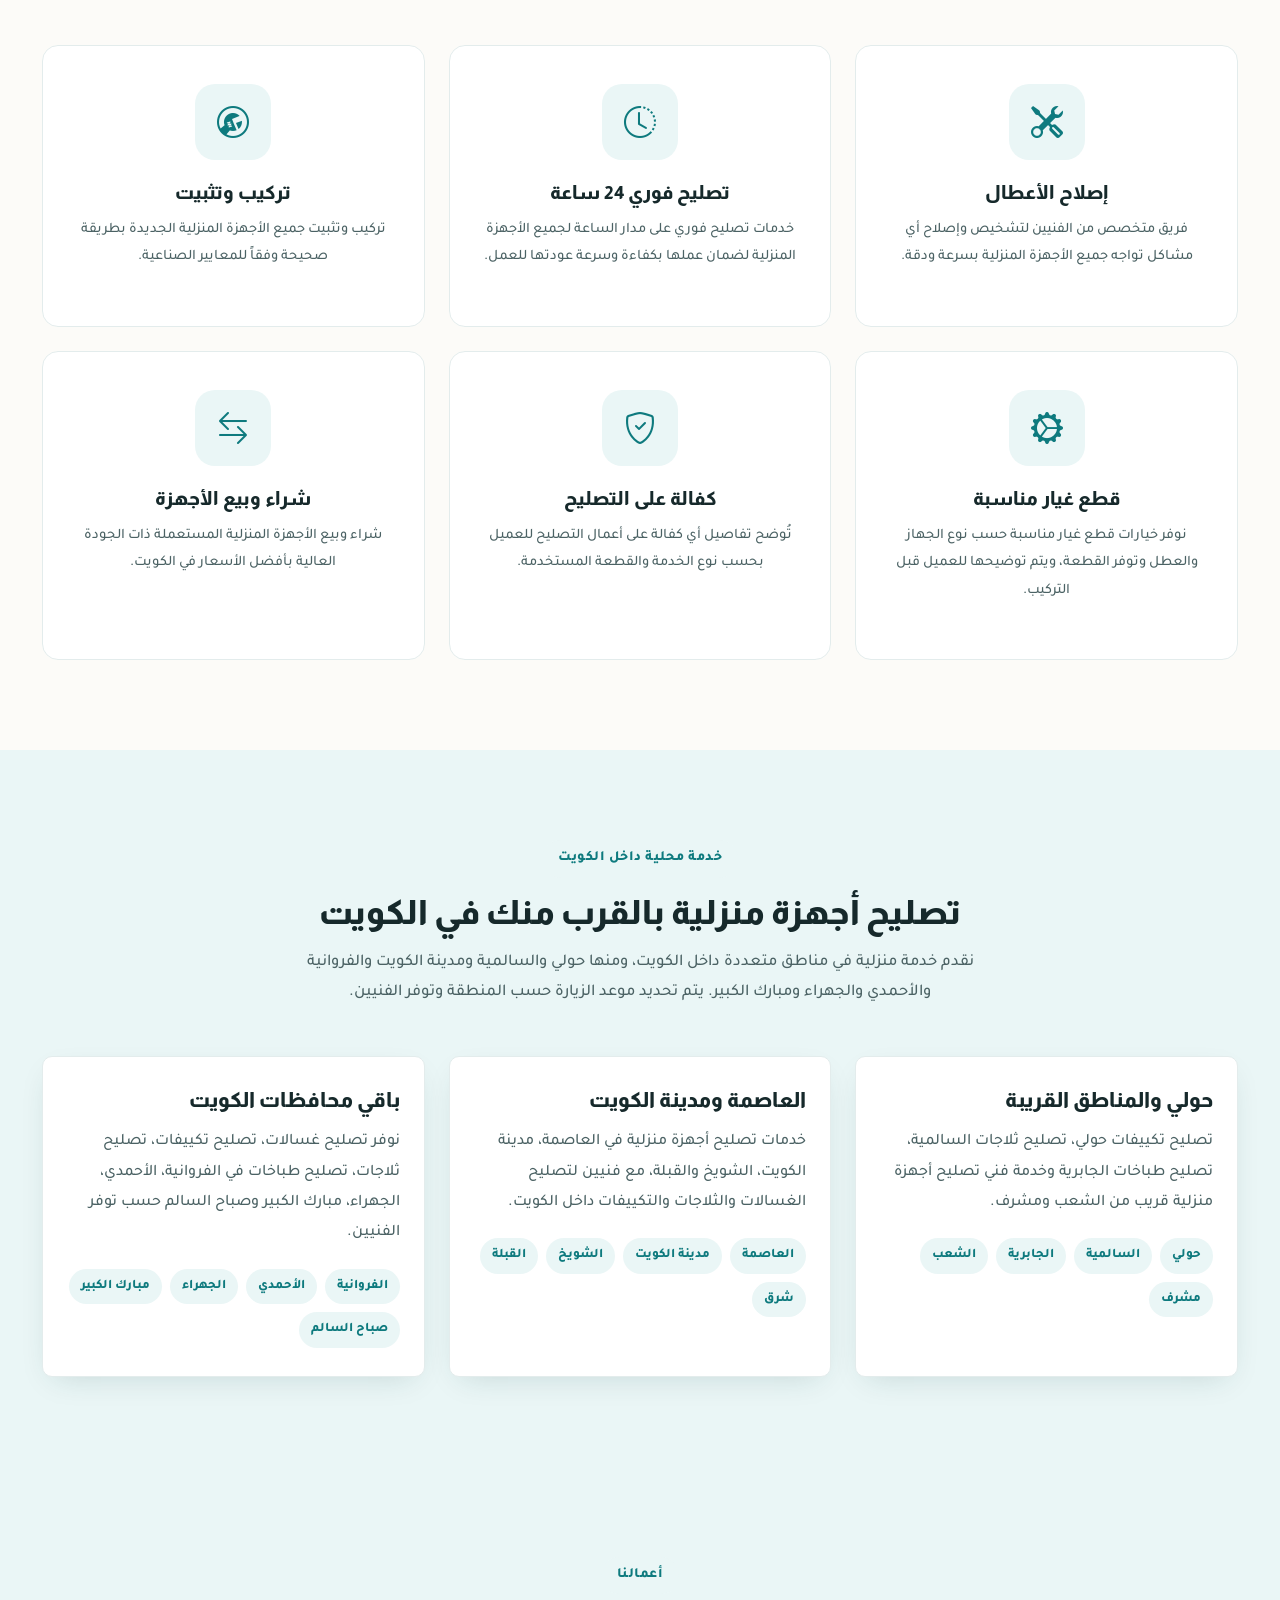
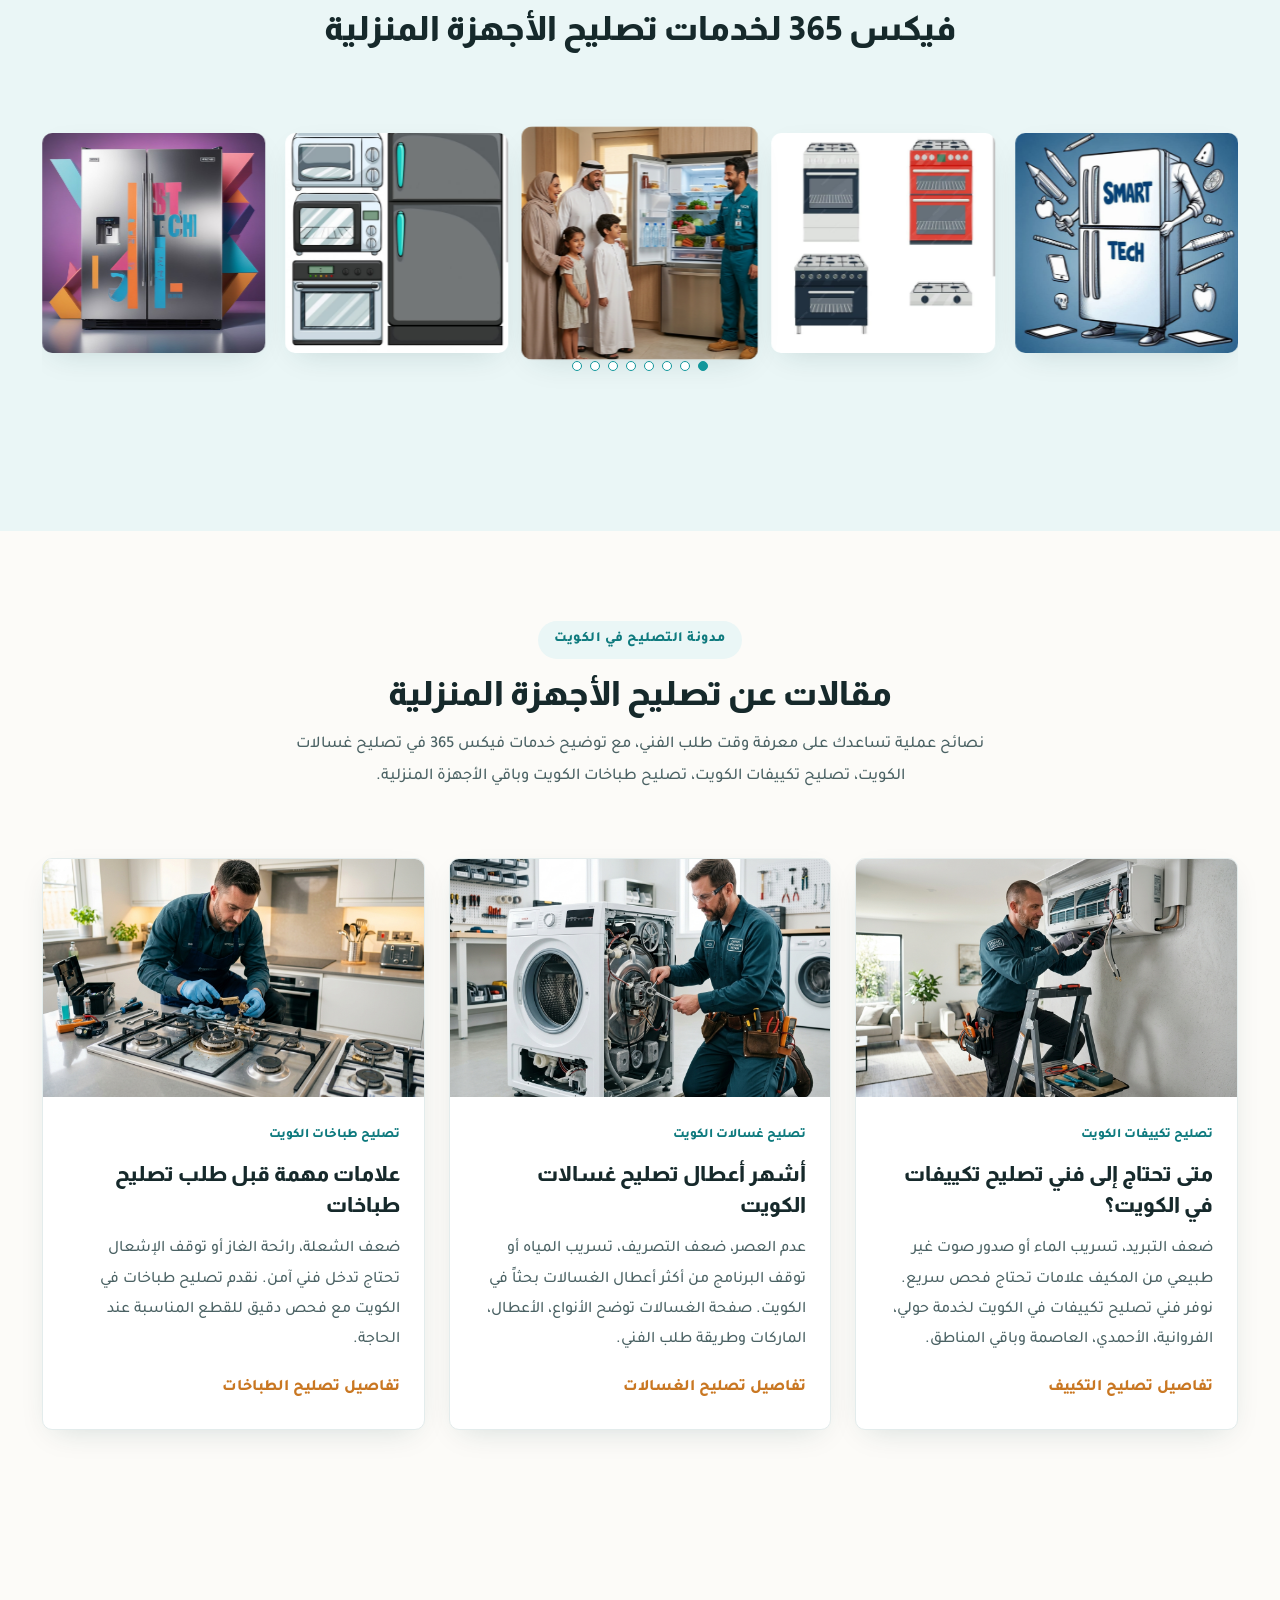
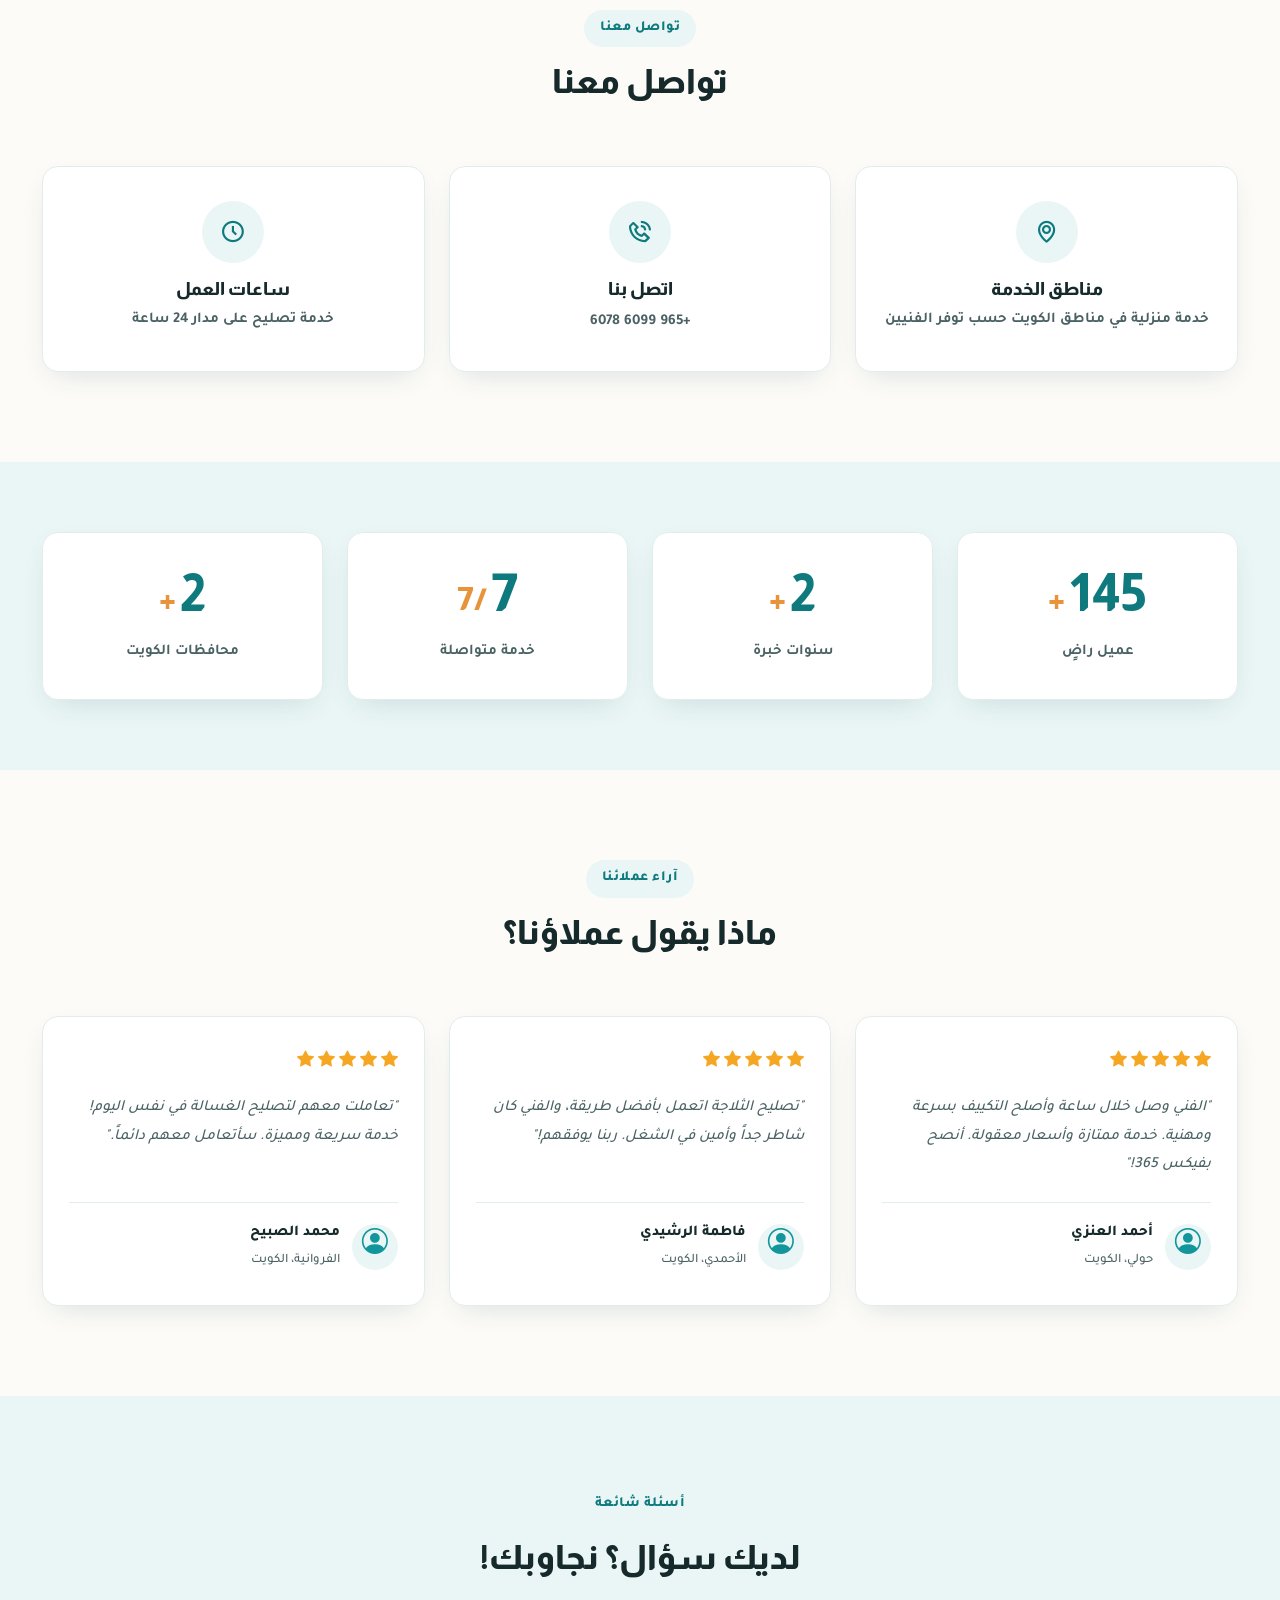
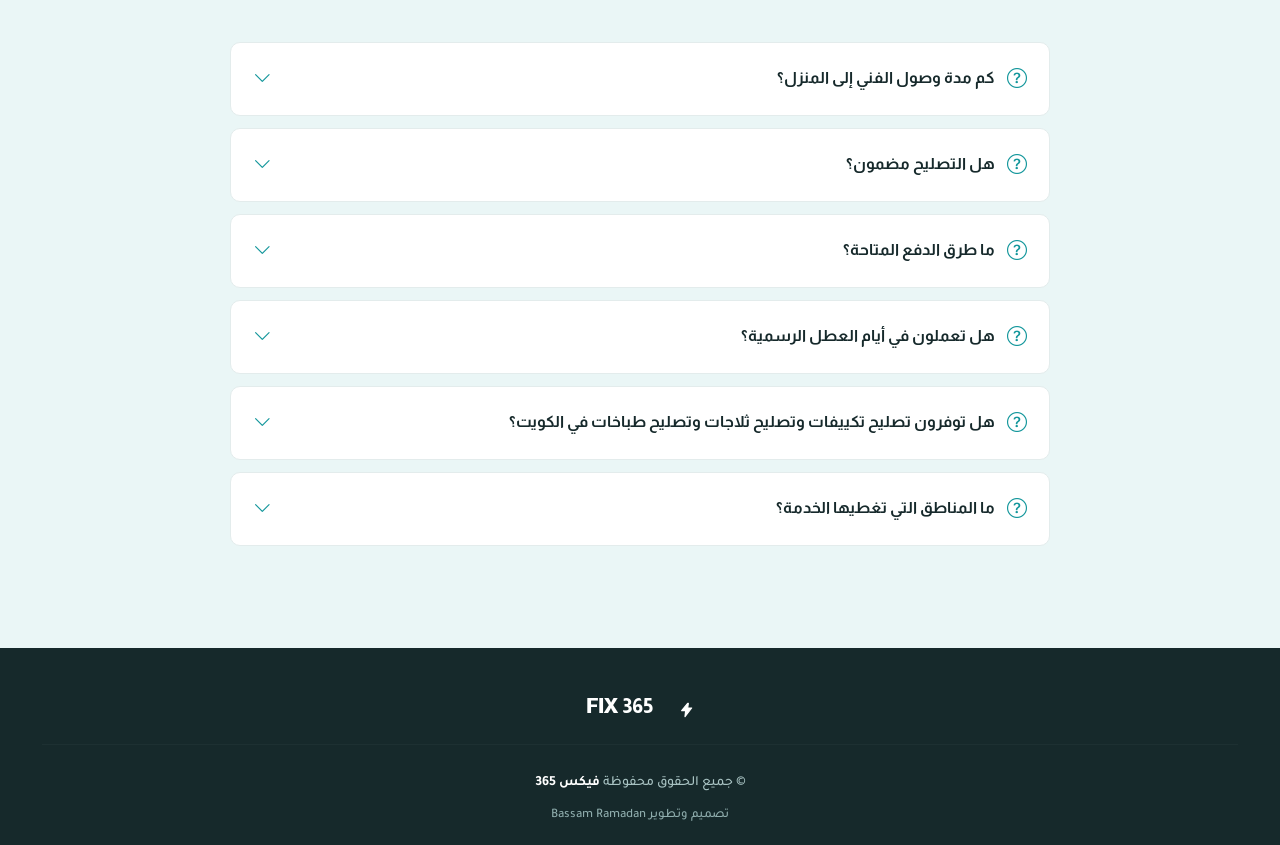
==== commit cae179b1: "seo: optimize Site Name to 'FIX 365 الكويت' with WebSite & LocalBusiness schema and targeted keyword" ====
--- a/index.html
+++ b/index.html
@@ -4,9 +4,9 @@
 <head>
   <meta charset="utf-8">
   <meta content="width=device-width, initial-scale=1.0" name="viewport">
-  <title>FIX 365 | تصليح غسالات وتصليح تكييفات وتصليح طباخات في الكويت</title>
-  <meta name="description" content="FIX 365 لخدمات تصليح غسالات الكويت، تصليح تكييفات الكويت، تصليح طباخات وتصليح ثلاجات وتصليح ديب فريزر بخدمة منزلية 24 ساعة داخل مناطق الكويت.">
-<meta name="robots" content="index, follow">
+  <title>FIX 365 | تصليح أجهزة منزلية في الكويت — غسالات وتكييف وثلاجات وطباخات</title>
+  <meta name="description" content="FIX 365 الكويت لتصليح الأجهزة المنزلية: تصليح غسالات، تصليح تكييفات، تصليح طباخات، تصليح ثلاجات وديب فريزر بخدمة منزلية سريعة 24 ساعة في جميع مناطق الكويت.">
+  <meta name="robots" content="index, follow">
   <meta name="geo.region" content="KW">
   <meta name="geo.placename" content="Hawally, Kuwait">
   <link rel="canonical" href="https://fix365kw.com/">
@@ -18,9 +18,9 @@
 
   <!-- Open Graph / WhatsApp & Social Sharing -->
   <meta property="og:type" content="website">
-  <meta property="og:site_name" content="FIX 365">
-  <meta property="og:title" content="FIX 365 | تصليح غسالات وتصليح تكييفات وتصليح طباخات في الكويت">
-  <meta property="og:description" content="خدمة منزلية لتصليح الغسالات والتكييفات والطباخات والثلاجات والديب فريزر في مختلف مناطق الكويت على مدار الساعة.">
+  <meta property="og:site_name" content="FIX 365 الكويت">
+  <meta property="og:title" content="FIX 365 الكويت | تصليح أجهزة منزلية وغسالات وتكييف وثلاجات وطباخات">
+  <meta property="og:description" content="خدمة منزلية سريعة لتصليح وصيانة الغسالات والتكييفات والطباخات والثلاجات والديب فريزر في جميع مناطق الكويت على مدار 24 ساعة.">
   <meta property="og:image" content="https://fix365kw.com/assets/img/hero-bg1.jpg">
   <meta property="og:locale" content="ar_KW">
   <link rel="icon" href="/favicon.ico" sizes="any">
@@ -31,8 +31,8 @@
   <link rel="manifest" href="/site.webmanifest">
   <meta name="theme-color" content="#12969B">
   <meta name="twitter:card" content="summary_large_image">
-  <meta name="twitter:title" content="FIX 365 | تصليح غسالات وتصليح تكييفات وتصليح طباخات في الكويت">
-  <meta name="twitter:description" content="تصليح غسالات وتصليح تكييفات وتصليح طباخات وتصليح ثلاجات بخدمة منزلية في مناطق الكويت على مدار الساعة.">
+  <meta name="twitter:title" content="FIX 365 الكويت | تصليح أجهزة منزلية في الكويت 24/7">
+  <meta name="twitter:description" content="تصليح غسالات، تكييفات، طباخات، ثلاجات وديب فريزر بخدمة منزلية سريعة في مناطق الكويت.">
   <meta name="twitter:image" content="https://fix365kw.com/assets/img/hero-bg1.jpg">
 
   <script type="application/ld+json">
@@ -42,8 +42,8 @@
     {
       "@type": "LocalBusiness",
       "@id": "https://fix365kw.com/#business",
-      "name": "FIX 365",
-      "alternateName": ["فيكس 365", "FIX365", "Fix 365 Kuwait", "فيكس 365 الكويت"],
+      "name": "FIX 365 الكويت",
+      "alternateName": ["FIX 365", "فيكس 365", "FIX365", "فيكس 365 الكويت", "Fix 365 Kuwait"],
       "url": "https://fix365kw.com/",
       "telephone": "+96560996078",
       "description": "FIX 365 لخدمات تصليح غسالات وتصليح تكييفات وتصليح طباخات وتصليح ثلاجات وتصليح ديب فريزر في الكويت، مع خدمة منزلية داخل مناطق الكويت.",
@@ -164,7 +164,8 @@
       "@type": "WebSite",
       "@id": "https://fix365kw.com/#website",
       "url": "https://fix365kw.com/",
-      "name": "FIX 365",
+      "name": "FIX 365 الكويت",
+      "alternateName": ["FIX 365", "فيكس 365", "FIX365", "فيكس 365 الكويت", "Fix 365 Kuwait"],
       "inLanguage": "ar-KW",
       "publisher": {
         "@id": "https://fix365kw.com/#business"
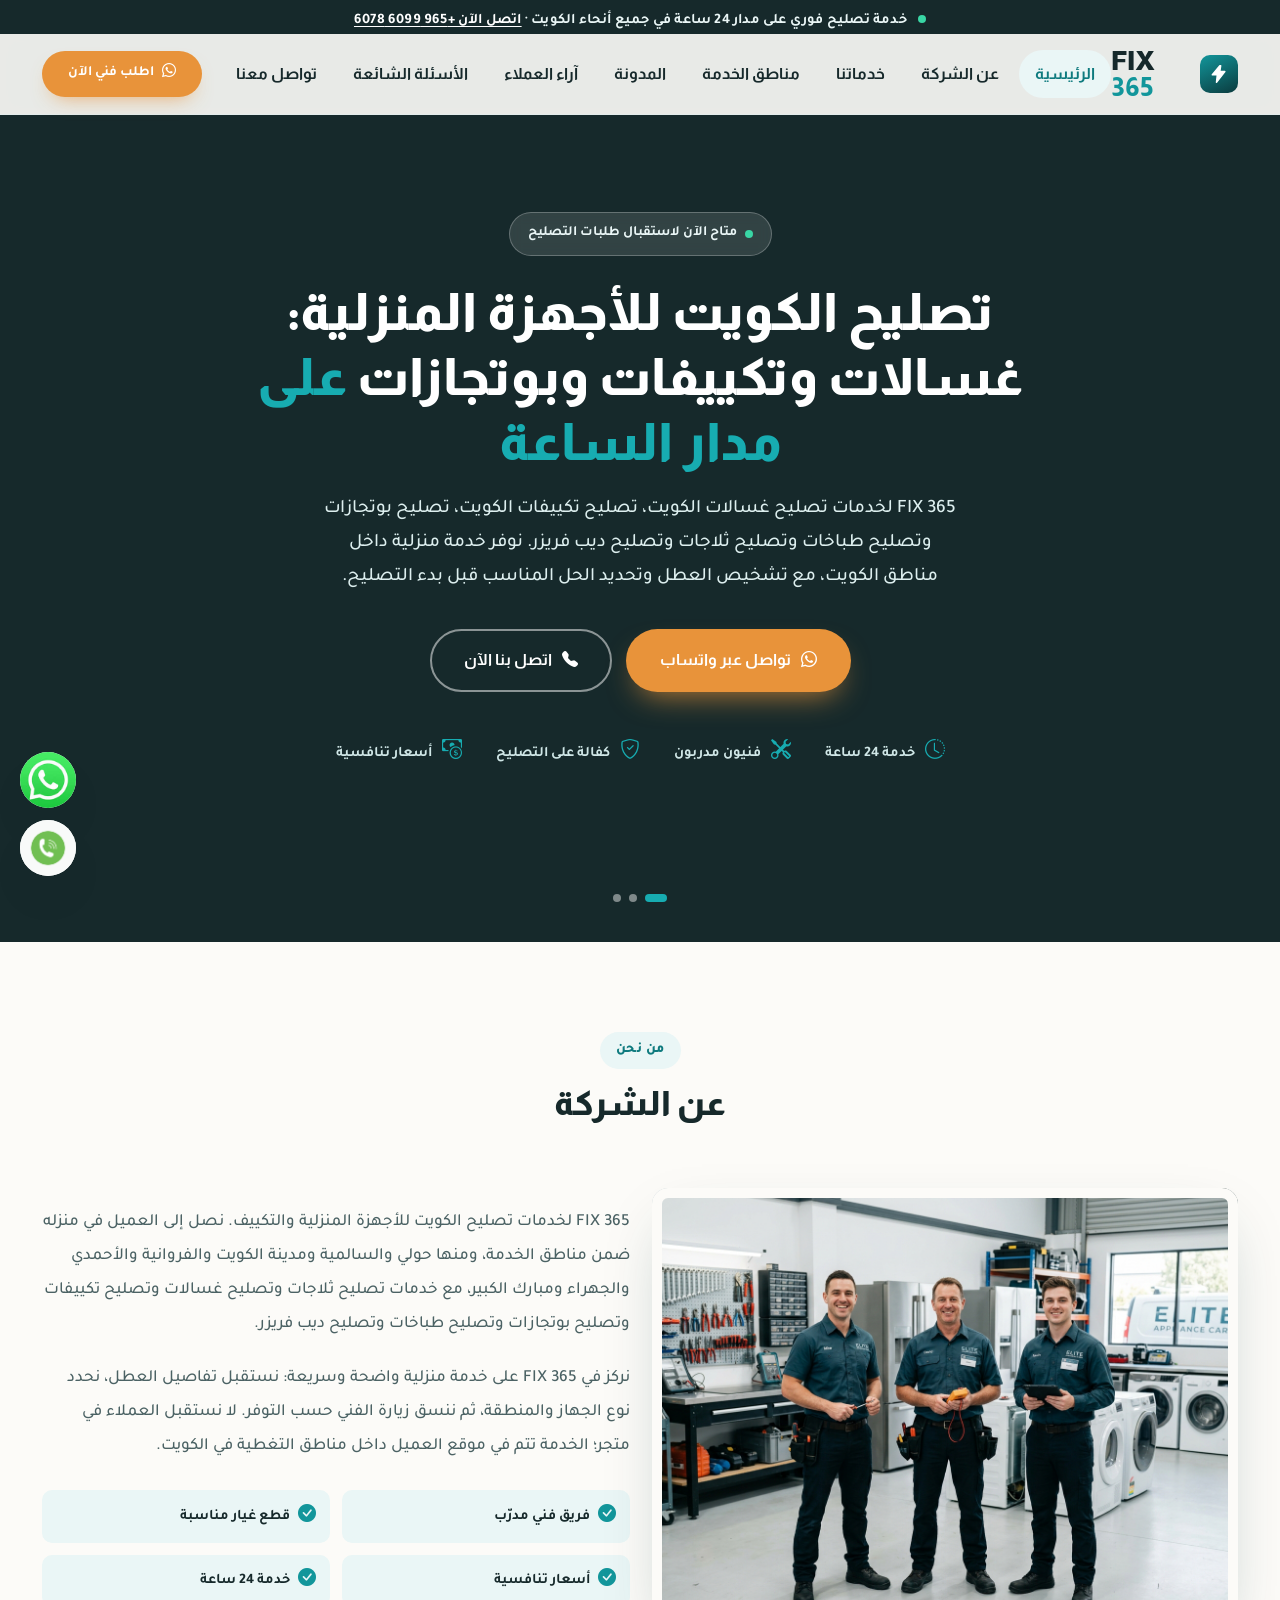
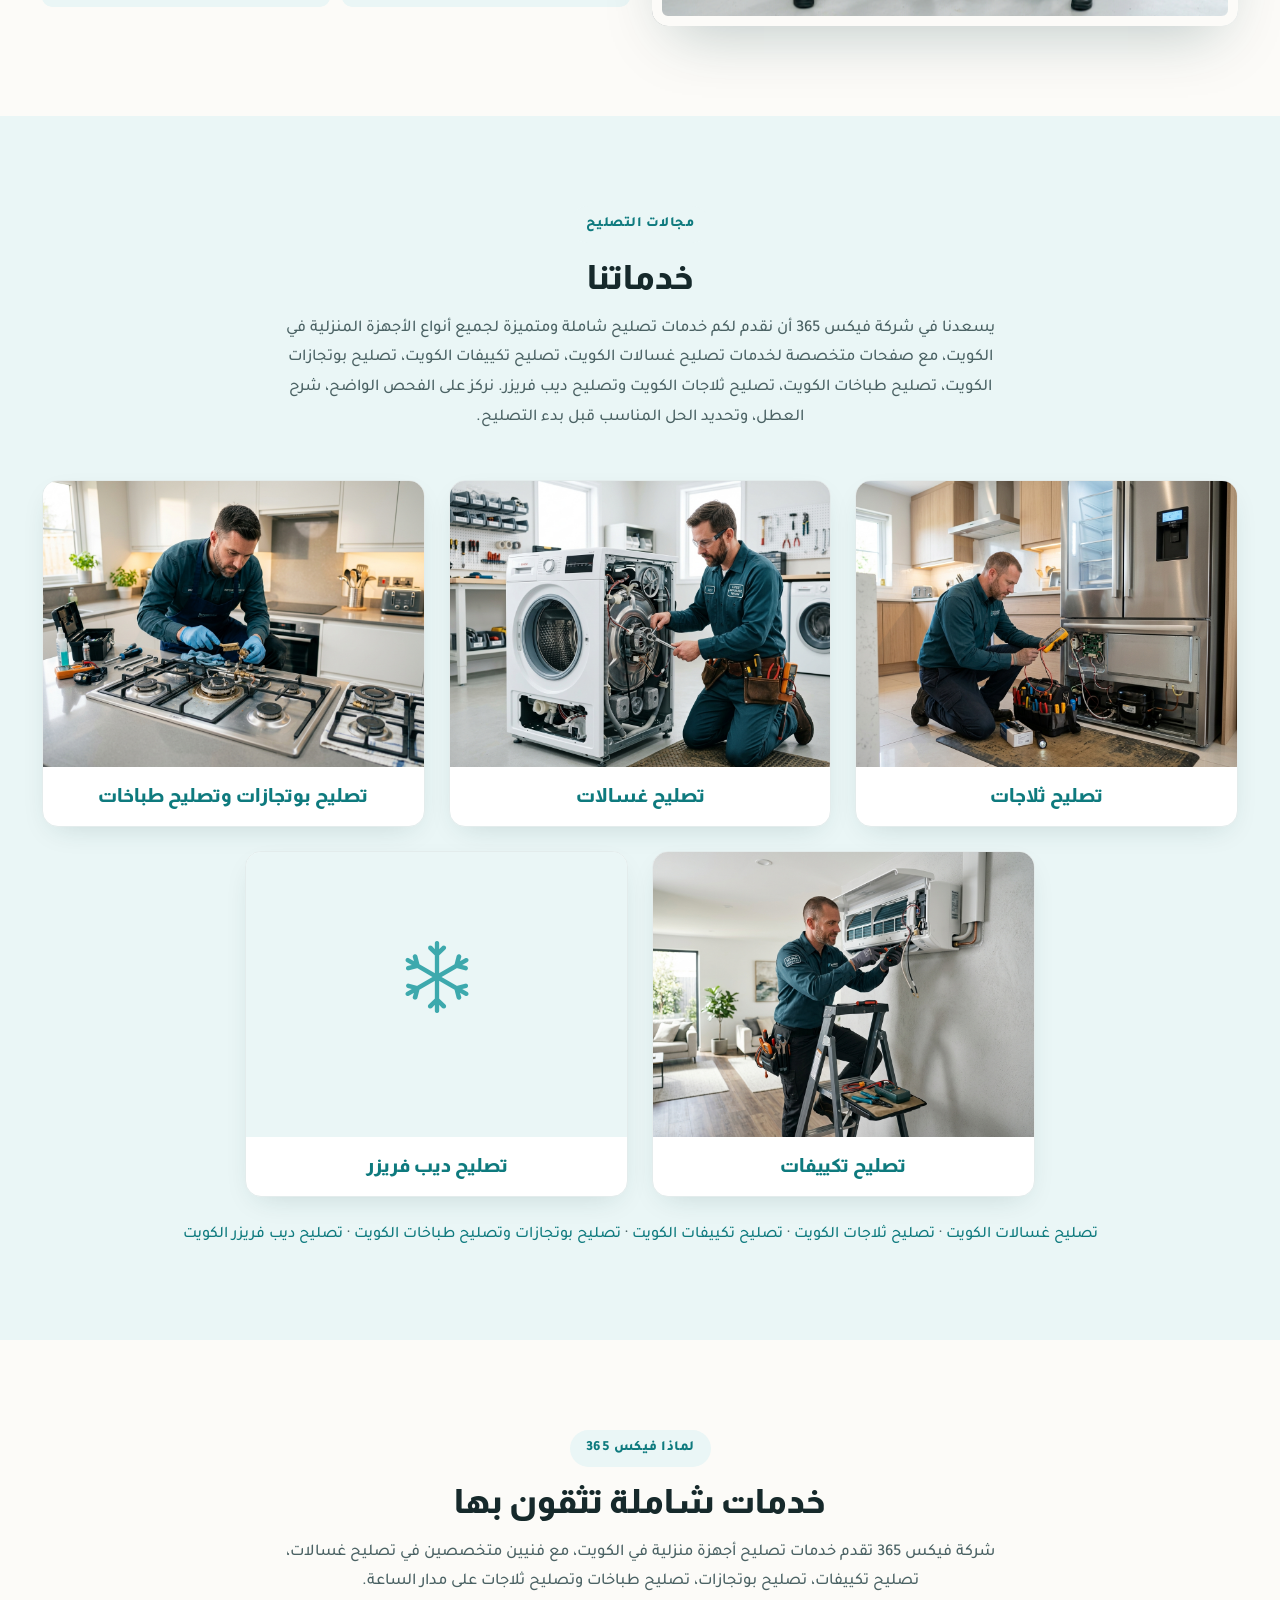
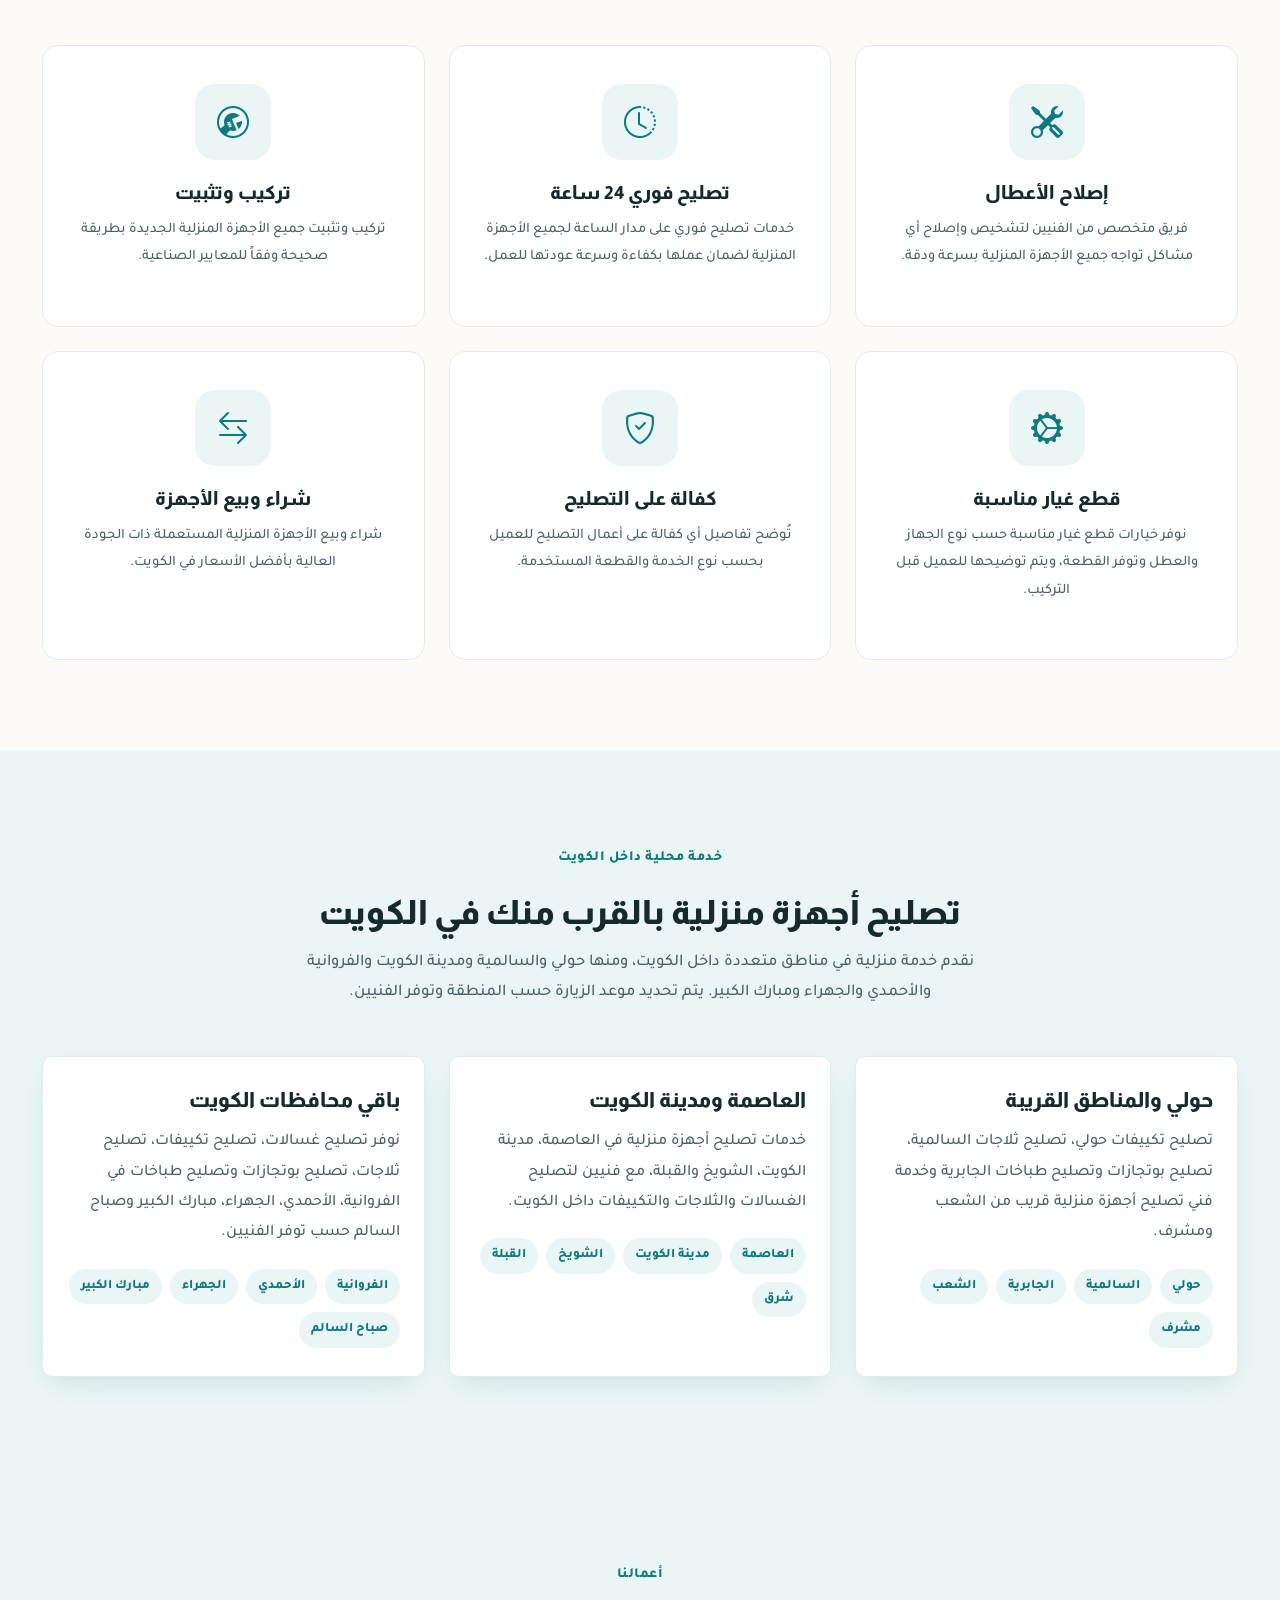
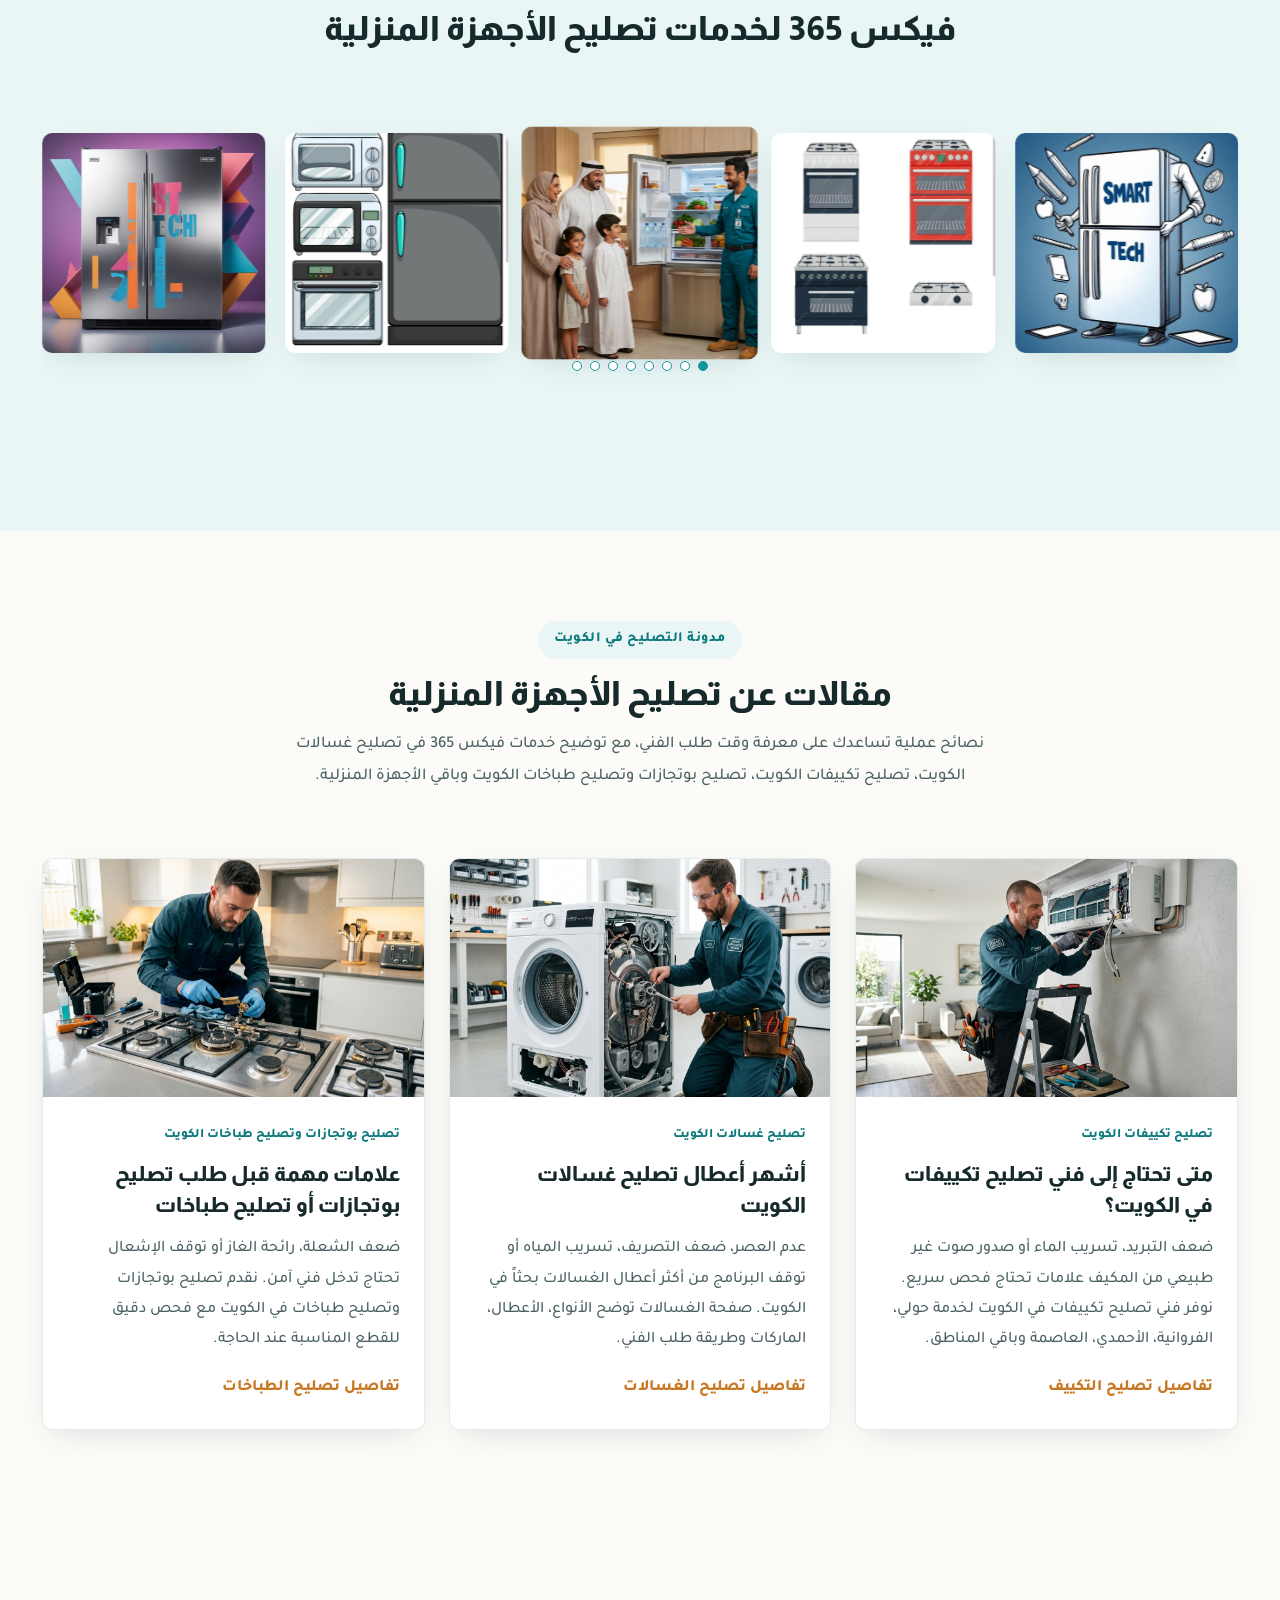
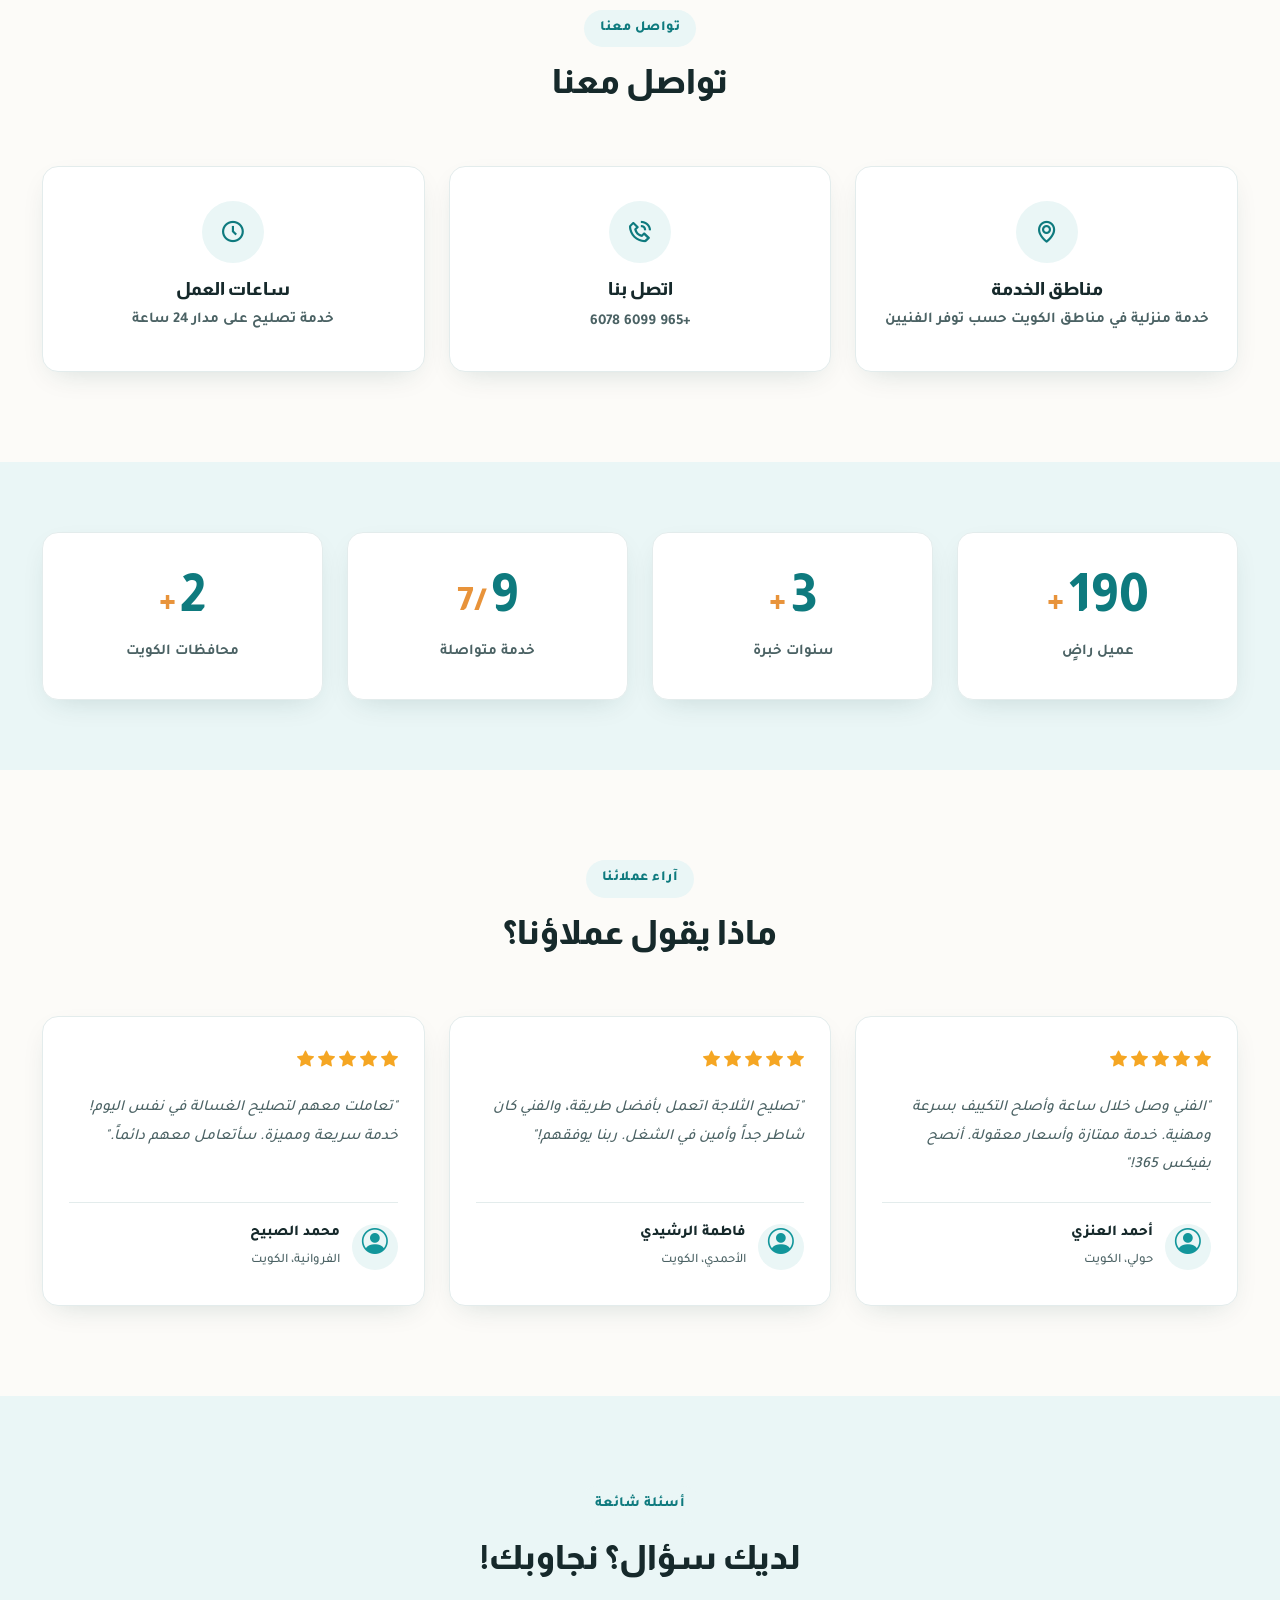
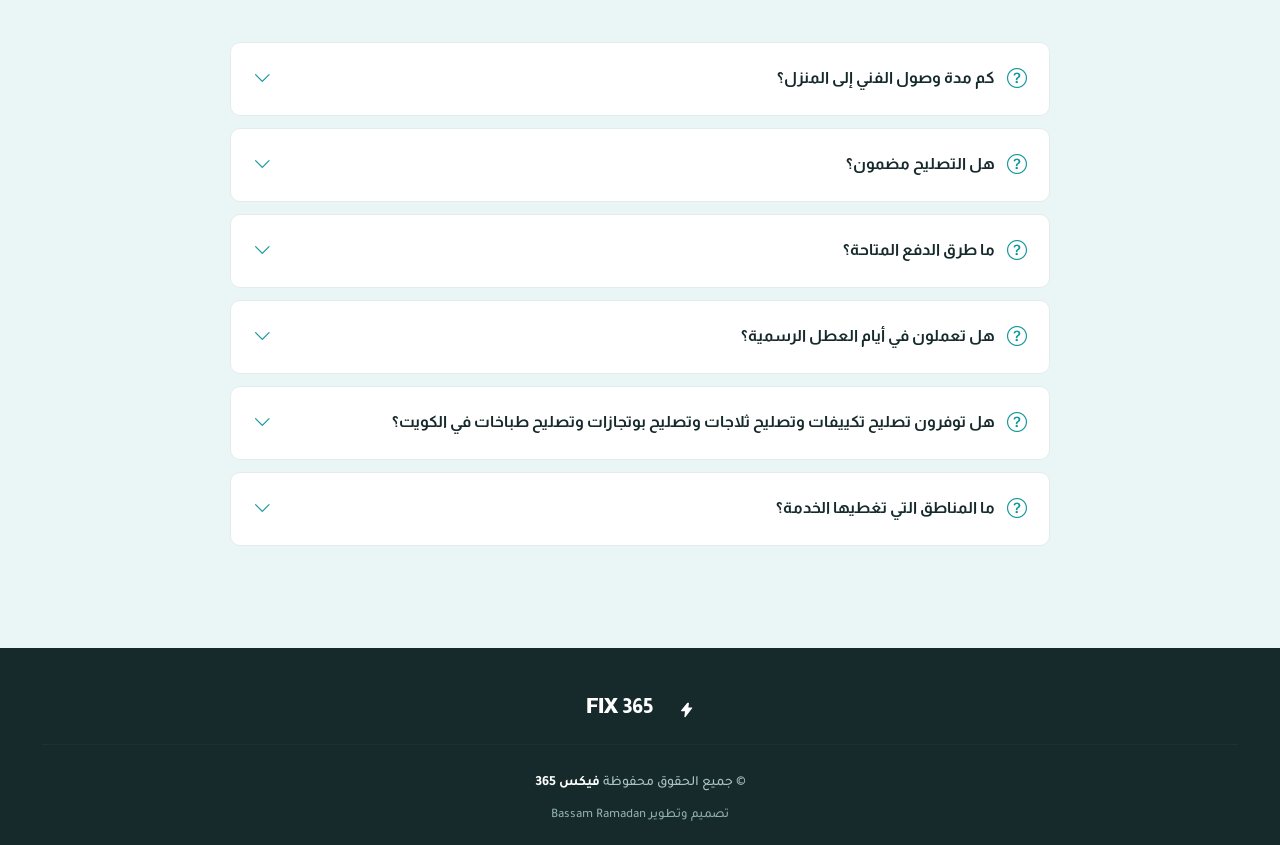
==== commit f8b36caf: "Target broad Kuwait repair searches" ====
--- a/index.html
+++ b/index.html
@@ -3,9 +3,11 @@
 
 <head>
   <meta charset="utf-8">
+  <meta http-equiv="Content-Type" content="text/html; charset=UTF-8">
   <meta content="width=device-width, initial-scale=1.0" name="viewport">
-  <title>FIX 365 | تصليح أجهزة منزلية في الكويت — غسالات وتكييف وثلاجات وطباخات</title>
-  <meta name="description" content="FIX 365 الكويت لتصليح الأجهزة المنزلية: تصليح غسالات، تصليح تكييفات، تصليح طباخات، تصليح ثلاجات وديب فريزر بخدمة منزلية سريعة 24 ساعة في جميع مناطق الكويت.">
+  <title>FIX 365 الكويت | تصليح الكويت للأجهزة المنزلية - غسالات وتكييف وبوتجازات</title>
+  <meta name="description" content="FIX 365 الكويت لخدمات تصليح الكويت للأجهزة المنزلية: تصليح غسالات، تصليح تكييفات، تصليح بوتجازات، تصليح طباخات، تصليح ثلاجات وديب فريزر بخدمة منزلية 24 ساعة.">
+  <meta name="keywords" content="تصليح الكويت, تصليح اجهزة الكويت, تصليح أجهزة منزلية الكويت, تصليح غسالات الكويت, تصليح تكييفات الكويت, تصليح مكيفات الكويت, تصليح بوتجازات الكويت, تصليح بوتاجاز الكويت, تصليح طباخات الكويت, تصليح ثلاجات الكويت, فيكس 365 الكويت, FIX 365 Kuwait">
   <meta name="robots" content="index, follow">
   <meta name="geo.region" content="KW">
   <meta name="geo.placename" content="Hawally, Kuwait">
@@ -19,8 +21,8 @@
   <!-- Open Graph / WhatsApp & Social Sharing -->
   <meta property="og:type" content="website">
   <meta property="og:site_name" content="FIX 365 الكويت">
-  <meta property="og:title" content="FIX 365 الكويت | تصليح أجهزة منزلية وغسالات وتكييف وثلاجات وطباخات">
-  <meta property="og:description" content="خدمة منزلية سريعة لتصليح وصيانة الغسالات والتكييفات والطباخات والثلاجات والديب فريزر في جميع مناطق الكويت على مدار 24 ساعة.">
+  <meta property="og:title" content="FIX 365 الكويت | تصليح الكويت للأجهزة المنزلية">
+  <meta property="og:description" content="خدمة منزلية سريعة لتصليح غسالات، تصليح تكييفات، تصليح بوتجازات، تصليح طباخات وتصليح ثلاجات في جميع مناطق الكويت على مدار 24 ساعة.">
   <meta property="og:image" content="https://fix365kw.com/assets/img/hero-bg1.jpg">
   <meta property="og:locale" content="ar_KW">
   <link rel="icon" href="/favicon.ico" sizes="any">
@@ -31,8 +33,8 @@
   <link rel="manifest" href="/site.webmanifest">
   <meta name="theme-color" content="#12969B">
   <meta name="twitter:card" content="summary_large_image">
-  <meta name="twitter:title" content="FIX 365 الكويت | تصليح أجهزة منزلية في الكويت 24/7">
-  <meta name="twitter:description" content="تصليح غسالات، تكييفات، طباخات، ثلاجات وديب فريزر بخدمة منزلية سريعة في مناطق الكويت.">
+  <meta name="twitter:title" content="FIX 365 الكويت | تصليح الكويت للأجهزة المنزلية 24/7">
+  <meta name="twitter:description" content="تصليح غسالات، تصليح تكييفات، تصليح بوتجازات، تصليح طباخات، تصليح ثلاجات وديب فريزر بخدمة منزلية في الكويت.">
   <meta name="twitter:image" content="https://fix365kw.com/assets/img/hero-bg1.jpg">
 
   <script type="application/ld+json">
@@ -46,18 +48,20 @@
       "alternateName": ["FIX 365", "فيكس 365", "FIX365", "فيكس 365 الكويت", "Fix 365 Kuwait"],
       "url": "https://fix365kw.com/",
       "telephone": "+96560996078",
-      "description": "FIX 365 لخدمات تصليح غسالات وتصليح تكييفات وتصليح طباخات وتصليح ثلاجات وتصليح ديب فريزر في الكويت، مع خدمة منزلية داخل مناطق الكويت.",
+      "description": "FIX 365 لخدمات تصليح الكويت للأجهزة المنزلية، وتشمل تصليح غسالات وتصليح تكييفات وتصليح بوتجازات وتصليح طباخات وتصليح ثلاجات وتصليح ديب فريزر في الكويت.",
       "address": {
         "@type": "PostalAddress",
         "addressCountry": "KW",
         "addressLocality": "Hawally"
       },
       "knowsAbout": [
+        "تصليح الكويت",
+        "تصليح اجهزة الكويت",
         "تصليح غسالات الكويت",
         "تصليح تكييفات الكويت",
         "تصليح تكيفات الكويت",
         "تصليح مكيفات الكويت",
-        "تصليح طباخات الكويت",
+        "تصليح بوتجازات الكويت",
         "تصليح طباخات الكويت",
         "تصليح ثلاجات الكويت",
         "تصليح تلاجات الكويت"
@@ -145,7 +149,7 @@
             "@type": "Offer",
             "itemOffered": {
               "@type": "Service",
-              "name": "تصليح طباخات الكويت",
+              "name": "تصليح بوتجازات وتصليح طباخات الكويت",
               "url": "https://fix365kw.com/oven-repair-kuwait/"
             }
           },
@@ -187,7 +191,7 @@
           "name": "ما الأجهزة التي يتم تصليحها؟",
           "acceptedAnswer": {
             "@type": "Answer",
-            "text": "تشمل الخدمات تصليح غسالات وتصليح تكييفات وتصليح طباخات وتصليح ثلاجات وتصليح ديب فريزر، مع تشخيص العطل وتحديد الإجراء المناسب قبل تنفيذ التصليح."
+            "text": "تشمل الخدمات تصليح غسالات وتصليح تكييفات وتصليح بوتجازات وتصليح طباخات وتصليح ثلاجات وتصليح ديب فريزر، مع تشخيص العطل وتحديد الإجراء المناسب قبل تنفيذ التصليح."
           }
         },
         {
@@ -293,9 +297,9 @@
 
       <div class="hero-content">
         <span class="st-badge"><span class="st-dot"></span> متاح الآن لاستقبال طلبات التصليح</span>
-        <h1>تصليح غسالات وتصليح تكييفات وتصليح طباخات في الكويت <span>على مدار الساعة</span></h1>
+        <h1>تصليح الكويت للأجهزة المنزلية: غسالات وتكييفات وبوتجازات <span>على مدار الساعة</span></h1>
         <p class="hero-lead">
-          FIX 365 لخدمات تصليح غسالات الكويت، تصليح تكييفات الكويت، تصليح طباخات وتصليح ثلاجات وتصليح ديب فريزر. نوفر خدمة منزلية داخل مناطق الكويت، مع تشخيص العطل وتحديد الحل المناسب قبل بدء التصليح.
+          FIX 365 لخدمات تصليح غسالات الكويت، تصليح تكييفات الكويت، تصليح بوتجازات وتصليح طباخات وتصليح ثلاجات وتصليح ديب فريزر. نوفر خدمة منزلية داخل مناطق الكويت، مع تشخيص العطل وتحديد الحل المناسب قبل بدء التصليح.
         </p>
 
         <div class="hero-actions">
@@ -339,7 +343,7 @@
           <div class="col-lg-6 pt-4 pt-lg-0 content" data-aos="fade-left">
 
             <p class="about-text">
-              FIX 365 لخدمات تصليح الأجهزة المنزلية والتكييف في الكويت. نصل إلى العميل في منزله ضمن مناطق الخدمة، ومنها حولي والسالمية ومدينة الكويت والفروانية والأحمدي والجهراء ومبارك الكبير، مع خدمات تصليح ثلاجات وتصليح غسالات وتصليح تكييفات وتصليح طباخات وتصليح ديب فريزر.
+              FIX 365 لخدمات تصليح الكويت للأجهزة المنزلية والتكييف. نصل إلى العميل في منزله ضمن مناطق الخدمة، ومنها حولي والسالمية ومدينة الكويت والفروانية والأحمدي والجهراء ومبارك الكبير، مع خدمات تصليح ثلاجات وتصليح غسالات وتصليح تكييفات وتصليح بوتجازات وتصليح طباخات وتصليح ديب فريزر.
             </p>
             <p class="about-text">
               نركز في FIX 365 على خدمة منزلية واضحة وسريعة: نستقبل تفاصيل العطل، نحدد نوع الجهاز والمنطقة، ثم ننسق زيارة الفني حسب التوفر. لا نستقبل العملاء في متجر؛ الخدمة تتم في موقع العميل داخل مناطق التغطية في الكويت.
@@ -364,7 +368,7 @@
           <span class="eyebrow">مجالات التصليح</span>
           <h2>خدماتنا</h2>
           <p>
-            يسعدنا في شركة فيكس 365 أن نقدم لكم خدمات تصليح شاملة ومتميزة لجميع أنواع الأجهزة المنزلية في الكويت، مع صفحات متخصصة لخدمات تصليح غسالات الكويت، تصليح تكييفات الكويت، تصليح طباخات الكويت، تصليح ثلاجات الكويت وتصليح ديب فريزر. نركز على الفحص الواضح، شرح العطل، وتحديد الحل المناسب قبل بدء التصليح.
+            يسعدنا في شركة فيكس 365 أن نقدم لكم خدمات تصليح شاملة ومتميزة لجميع أنواع الأجهزة المنزلية في الكويت، مع صفحات متخصصة لخدمات تصليح غسالات الكويت، تصليح تكييفات الكويت، تصليح بوتجازات الكويت، تصليح طباخات الكويت، تصليح ثلاجات الكويت وتصليح ديب فريزر. نركز على الفحص الواضح، شرح العطل، وتحديد الحل المناسب قبل بدء التصليح.
           </p>
         </div>
 
@@ -390,9 +394,9 @@
           <div class="col-md-6 col-lg-4 d-flex align-items-stretch">
             <div class="icon-box w-100" data-aos="fade-up" data-aos-delay="300">
               <div class="cat-media">
-                <img src="assets/img/service-stove.jpg" loading="lazy" class="img-fluid" alt="تصليح طباخات في الكويت">
-              </div>
-              <h3 class="title"><a href="/oven-repair-kuwait/">تصليح طباخات</a></h3>
+                <img src="assets/img/service-stove.jpg" loading="lazy" class="img-fluid" alt="تصليح بوتجازات وتصليح طباخات في الكويت">
+              </div>
+              <h3 class="title"><a href="/oven-repair-kuwait/">تصليح بوتجازات وتصليح طباخات</a></h3>
             </div>
           </div>
 
@@ -419,7 +423,7 @@
           <a href="/washing-machine-repair-kuwait/">تصليح غسالات الكويت</a> ·
           <a href="/refrigerator-repair-kuwait/">تصليح ثلاجات الكويت</a> ·
           <a href="/ac-repair-kuwait/">تصليح تكييفات الكويت</a> ·
-          <a href="/oven-repair-kuwait/">تصليح طباخات الكويت</a> ·
+          <a href="/oven-repair-kuwait/">تصليح بوتجازات وتصليح طباخات الكويت</a> ·
           <a href="/freezer-repair-kuwait/">تصليح ديب فريزر الكويت</a>
         </div>
 
@@ -433,7 +437,7 @@
         <div class="section-title">
           <span class="eyebrow">لماذا فيكس 365</span>
           <h2>خدمات شاملة تثقون بها</h2>
-          <p>شركة فيكس 365 تقدم خدمات تصليح أجهزة منزلية في الكويت، مع فنيين متخصصين في تصليح غسالات، تصليح تكييفات، تصليح طباخات وتصليح ثلاجات على مدار الساعة.</p>
+          <p>شركة فيكس 365 تقدم خدمات تصليح أجهزة منزلية في الكويت، مع فنيين متخصصين في تصليح غسالات، تصليح تكييفات، تصليح بوتجازات، تصليح طباخات وتصليح ثلاجات على مدار الساعة.</p>
         </div>
 
         <div class="row g-4">
@@ -497,7 +501,7 @@
           <div class="col-lg-4 col-md-6" data-aos="fade-up" data-aos-delay="100">
             <div class="area-card">
               <h3>حولي والمناطق القريبة</h3>
-              <p>تصليح تكييفات حولي، تصليح ثلاجات السالمية، تصليح طباخات الجابرية وخدمة فني تصليح أجهزة منزلية قريب من الشعب ومشرف.</p>
+              <p>تصليح تكييفات حولي، تصليح ثلاجات السالمية، تصليح بوتجازات وتصليح طباخات الجابرية وخدمة فني تصليح أجهزة منزلية قريب من الشعب ومشرف.</p>
               <div class="area-tags">
                 <span>حولي</span>
                 <span>السالمية</span>
@@ -525,7 +529,7 @@
           <div class="col-lg-4 col-md-6" data-aos="fade-up" data-aos-delay="300">
             <div class="area-card">
               <h3>باقي محافظات الكويت</h3>
-              <p>نوفر تصليح غسالات، تصليح تكييفات، تصليح ثلاجات، تصليح طباخات في الفروانية، الأحمدي، الجهراء، مبارك الكبير وصباح السالم حسب توفر الفنيين.</p>
+              <p>نوفر تصليح غسالات، تصليح تكييفات، تصليح ثلاجات، تصليح بوتجازات وتصليح طباخات في الفروانية، الأحمدي، الجهراء، مبارك الكبير وصباح السالم حسب توفر الفنيين.</p>
               <div class="area-tags">
                 <span>الفروانية</span>
                 <span>الأحمدي</span>
@@ -571,7 +575,7 @@
         <div class="section-title">
           <span class="eyebrow">مدونة التصليح في الكويت</span>
           <h2>مقالات عن تصليح الأجهزة المنزلية</h2>
-          <p>نصائح عملية تساعدك على معرفة وقت طلب الفني، مع توضيح خدمات فيكس 365 في تصليح غسالات الكويت، تصليح تكييفات الكويت، تصليح طباخات الكويت وباقي الأجهزة المنزلية.</p>
+          <p>نصائح عملية تساعدك على معرفة وقت طلب الفني، مع توضيح خدمات فيكس 365 في تصليح غسالات الكويت، تصليح تكييفات الكويت، تصليح بوتجازات وتصليح طباخات الكويت وباقي الأجهزة المنزلية.</p>
         </div>
 
         <div class="row g-4">
@@ -606,12 +610,12 @@
           <div class="col-lg-4 col-md-6" data-aos="fade-up" data-aos-delay="300">
             <article class="blog-card">
               <div class="blog-media">
-                <img src="assets/img/service-stove.jpg" loading="lazy" alt="تصليح طباخات في الكويت">
+                <img src="assets/img/service-stove.jpg" loading="lazy" alt="تصليح بوتجازات وتصليح طباخات في الكويت">
               </div>
               <div class="blog-content">
-                <span class="blog-kicker">تصليح طباخات الكويت</span>
-                <h3>علامات مهمة قبل طلب تصليح طباخات</h3>
-                <p>ضعف الشعلة، رائحة الغاز أو توقف الإشعال تحتاج تدخل فني آمن. نقدم تصليح طباخات في الكويت مع فحص دقيق للقطع المناسبة عند الحاجة.</p>
+                <span class="blog-kicker">تصليح بوتجازات وتصليح طباخات الكويت</span>
+                <h3>علامات مهمة قبل طلب تصليح بوتجازات أو تصليح طباخات</h3>
+                <p>ضعف الشعلة، رائحة الغاز أو توقف الإشعال تحتاج تدخل فني آمن. نقدم تصليح بوتجازات وتصليح طباخات في الكويت مع فحص دقيق للقطع المناسبة عند الحاجة.</p>
                 <a href="/oven-repair-kuwait/" class="blog-link">تفاصيل تصليح الطباخات</a>
               </div>
             </article>
@@ -802,11 +806,11 @@
           <div class="faq-item" data-aos="fade-up" data-aos-delay="275">
             <button class="faq-question" onclick="this.parentElement.classList.toggle('active')">
               <i class="bi bi-question-circle"></i>
-              هل توفرون تصليح تكييفات وتصليح ثلاجات وتصليح طباخات في الكويت؟
+              هل توفرون تصليح تكييفات وتصليح ثلاجات وتصليح بوتجازات وتصليح طباخات في الكويت؟
               <i class="bi bi-chevron-down faq-arrow"></i>
             </button>
             <div class="faq-answer">
-              <p>نعم، نوفر خدمات تصليح تكييفات، تصليح ثلاجات، تصليح طباخات، تصليح غسالات وتصليح ديب فريزر في جميع مناطق الكويت، مع خدمة 24 ساعة وقطع غيار مناسبة حسب العطل.</p>
+              <p>نعم، نوفر خدمات تصليح تكييفات، تصليح ثلاجات، تصليح بوتجازات، تصليح طباخات، تصليح غسالات وتصليح ديب فريزر في جميع مناطق الكويت، مع خدمة 24 ساعة وقطع غيار مناسبة حسب العطل.</p>
             </div>
           </div>
           <div class="faq-item" data-aos="fade-up" data-aos-delay="300">
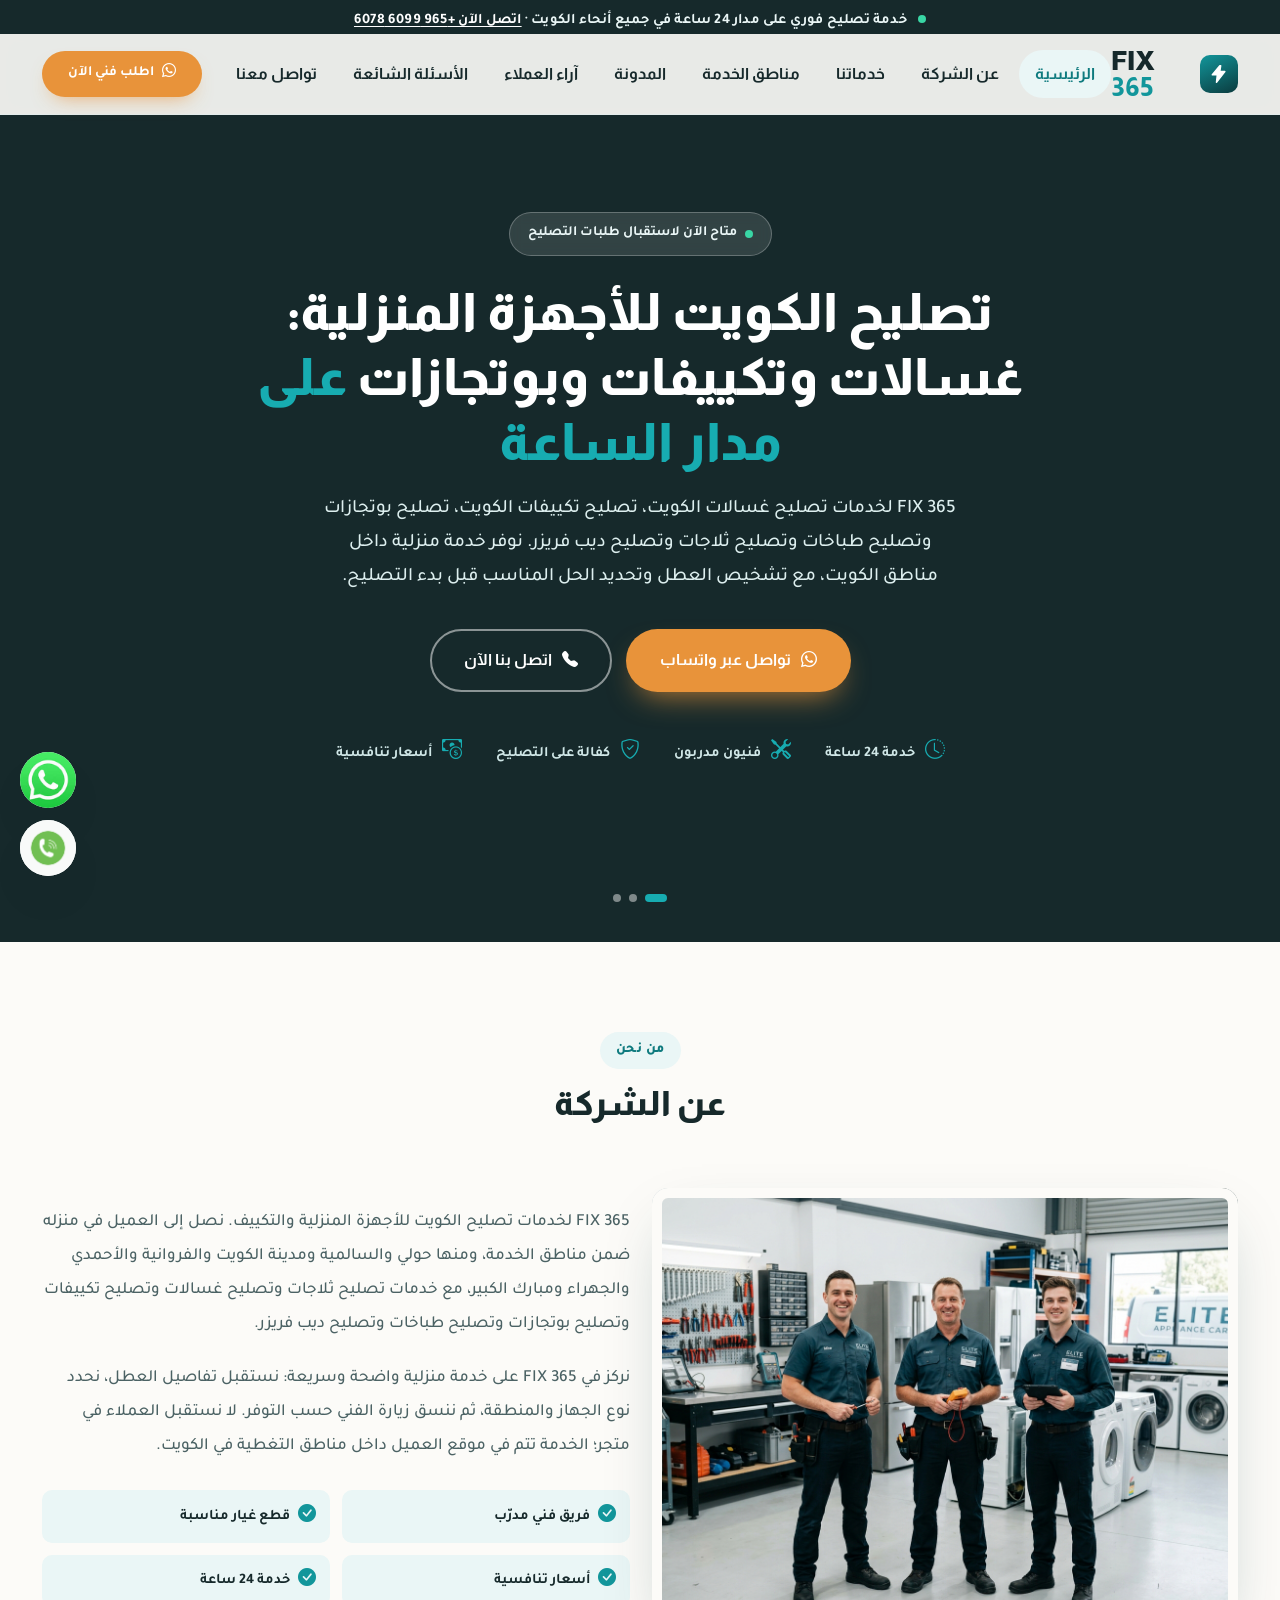
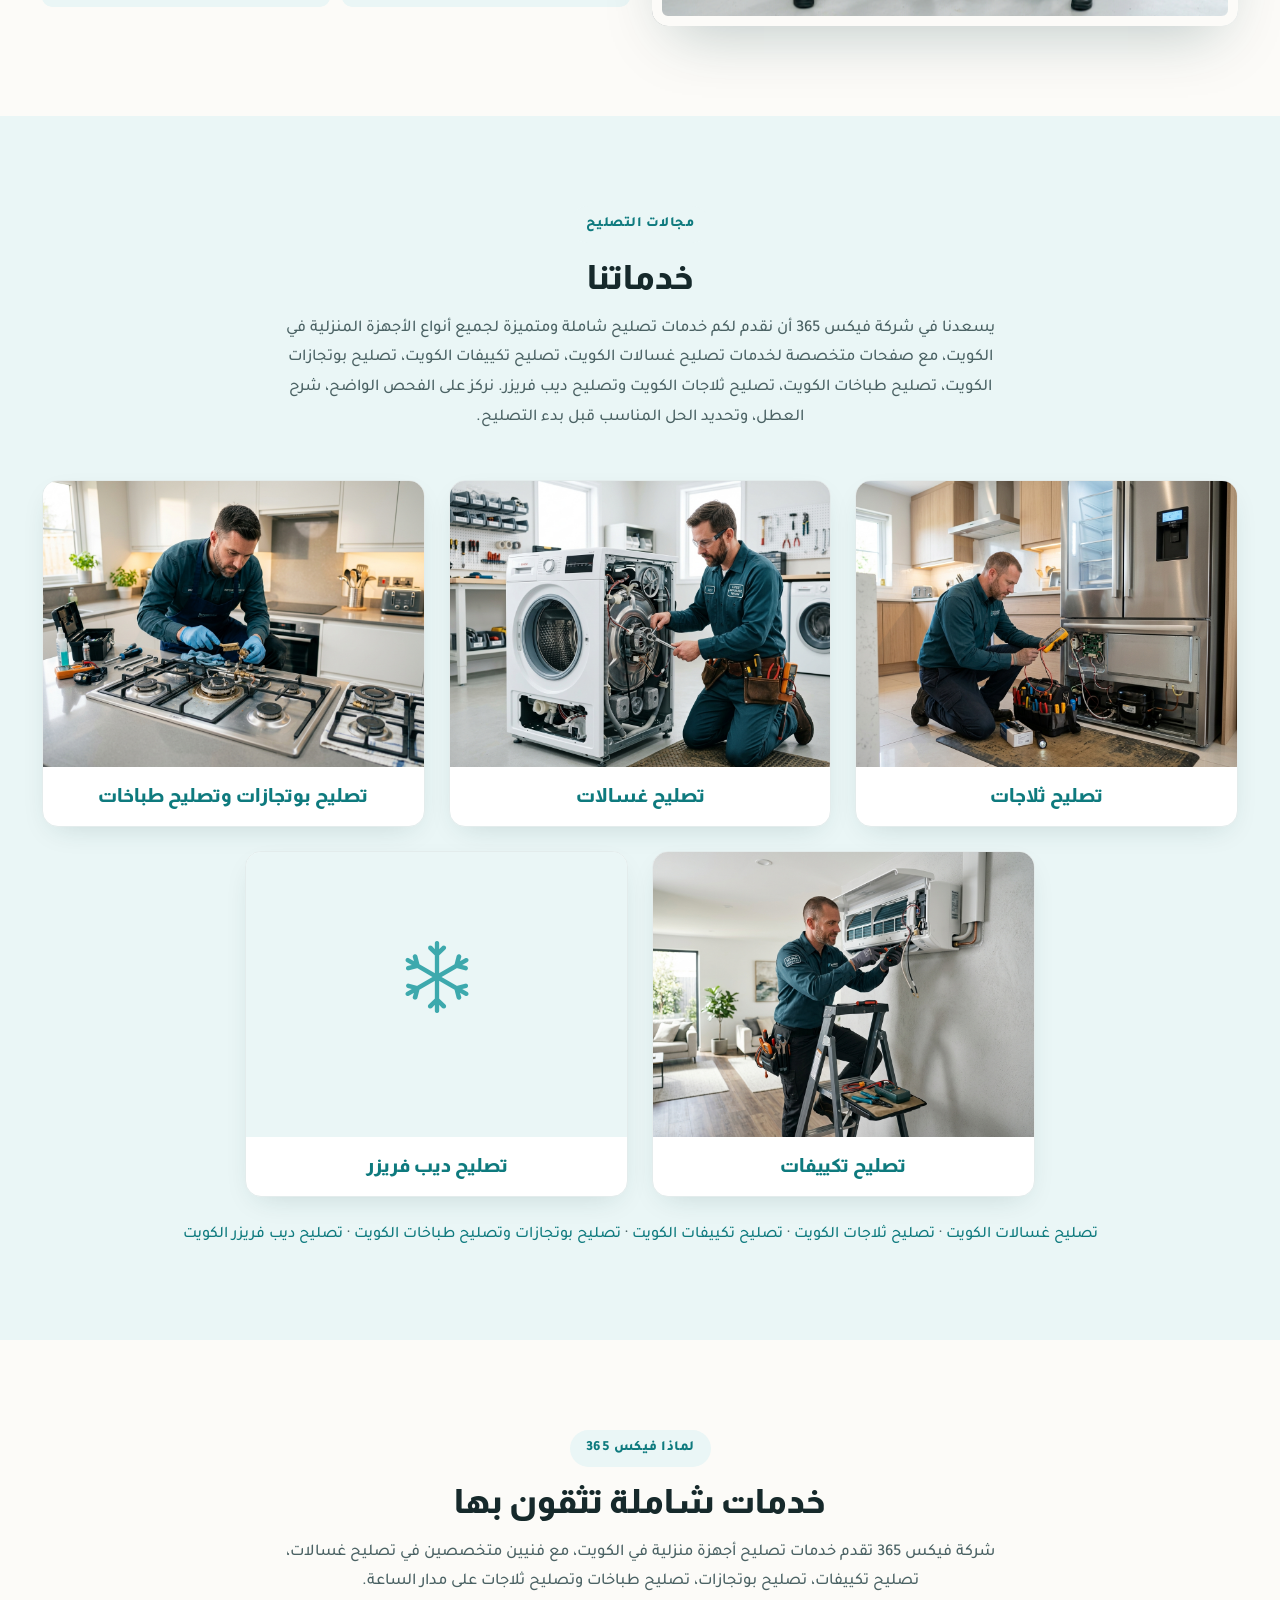
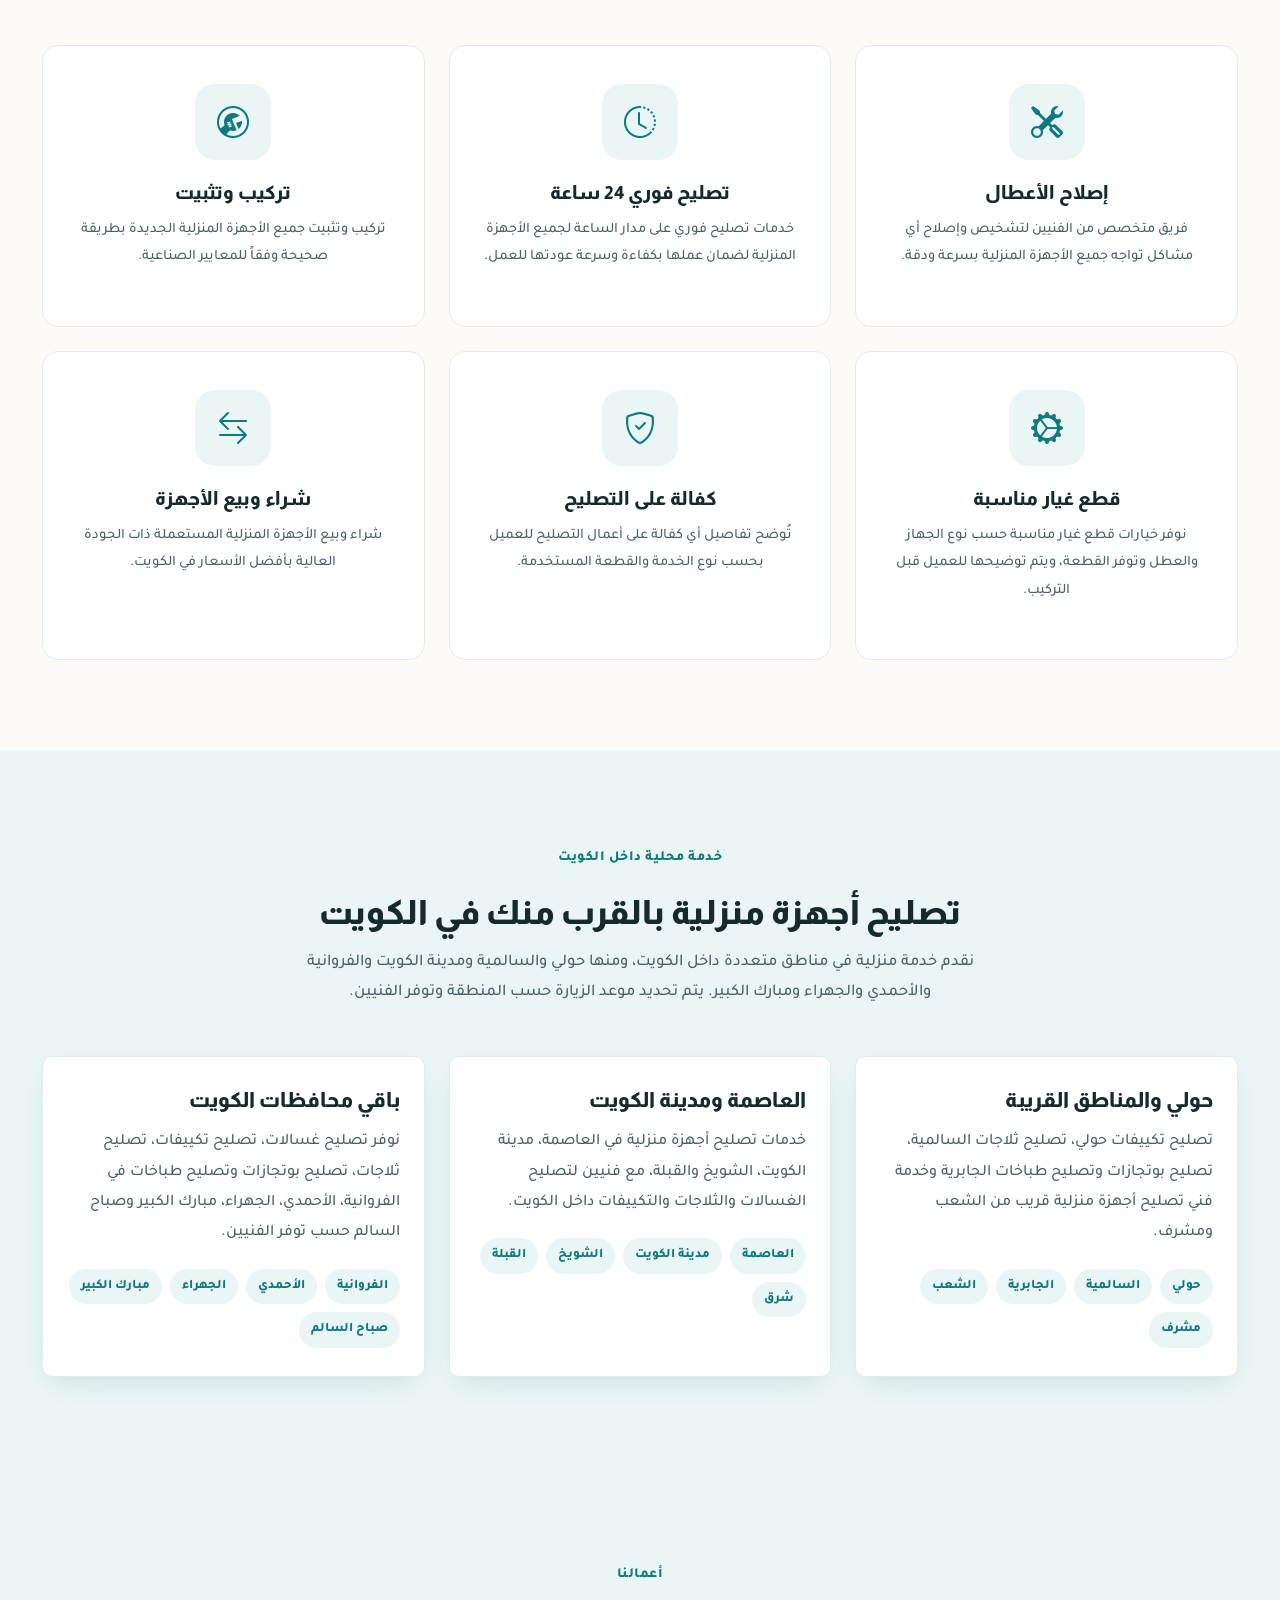
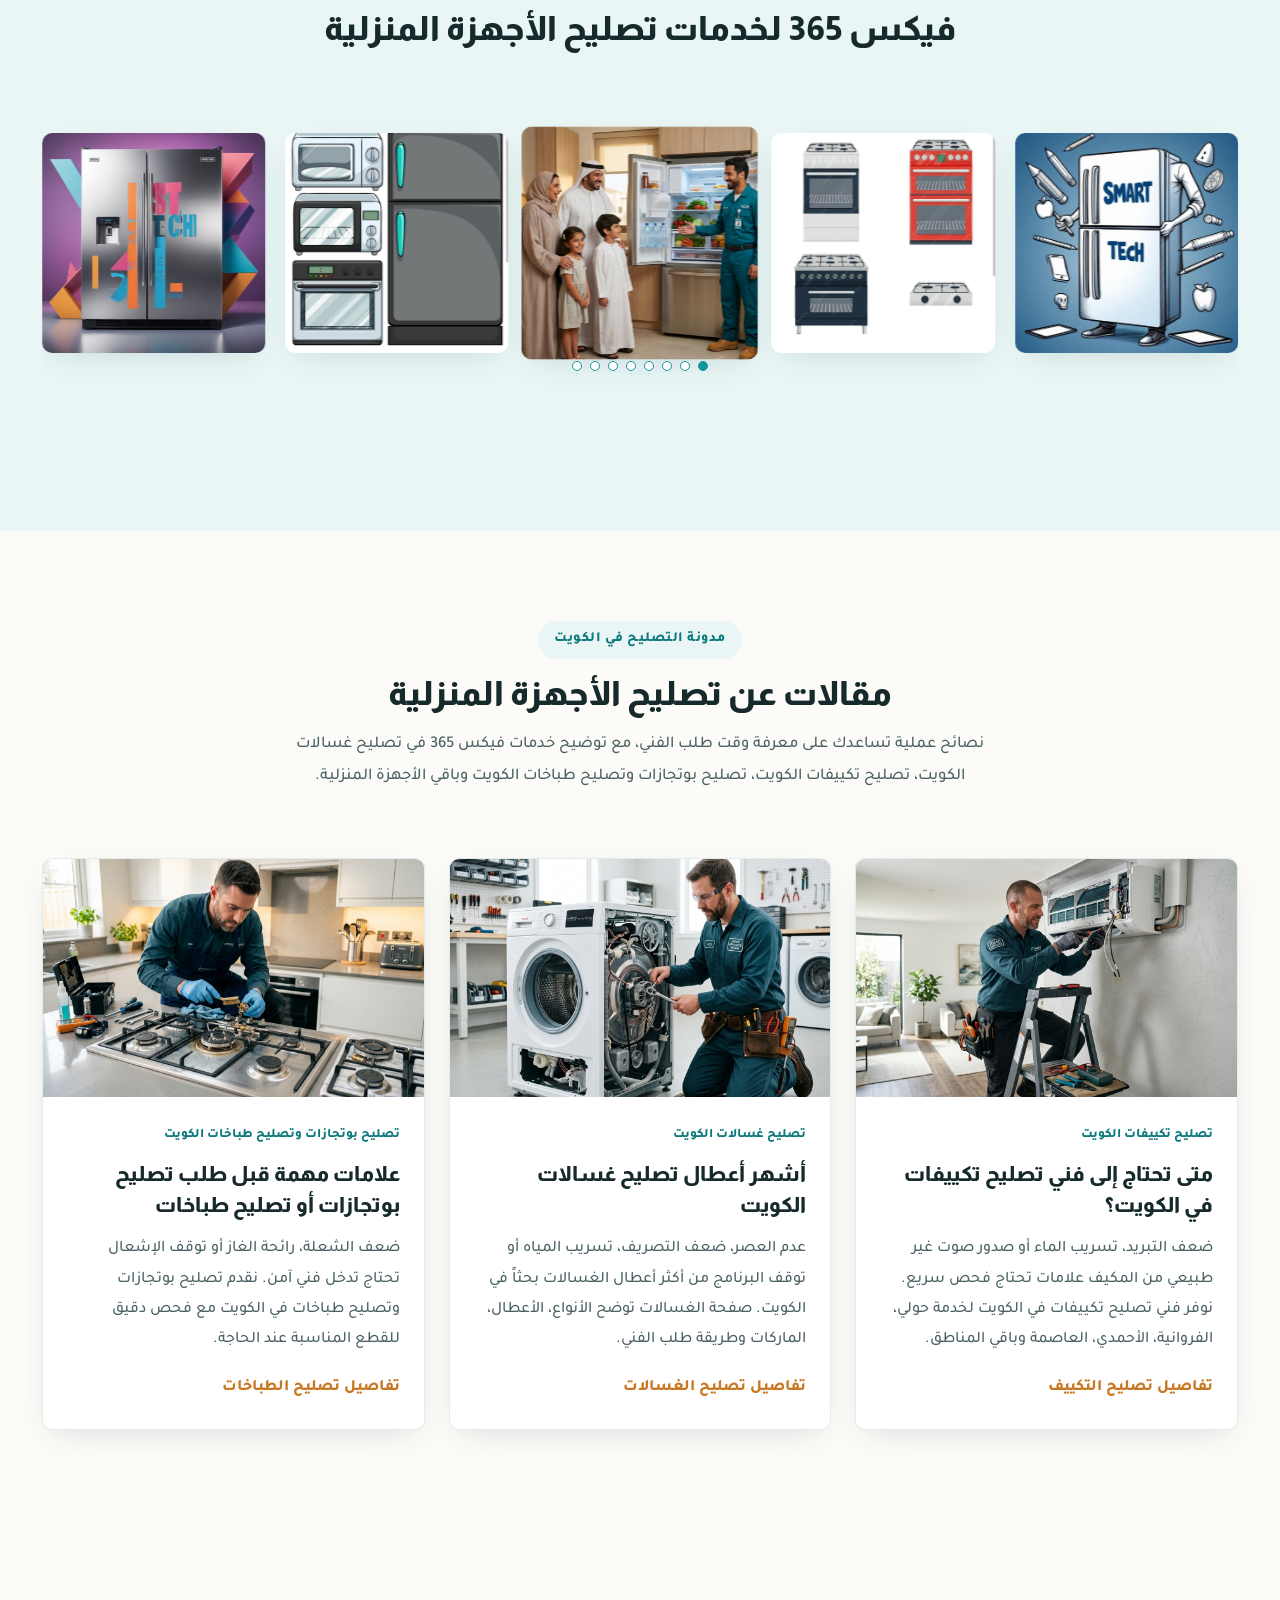
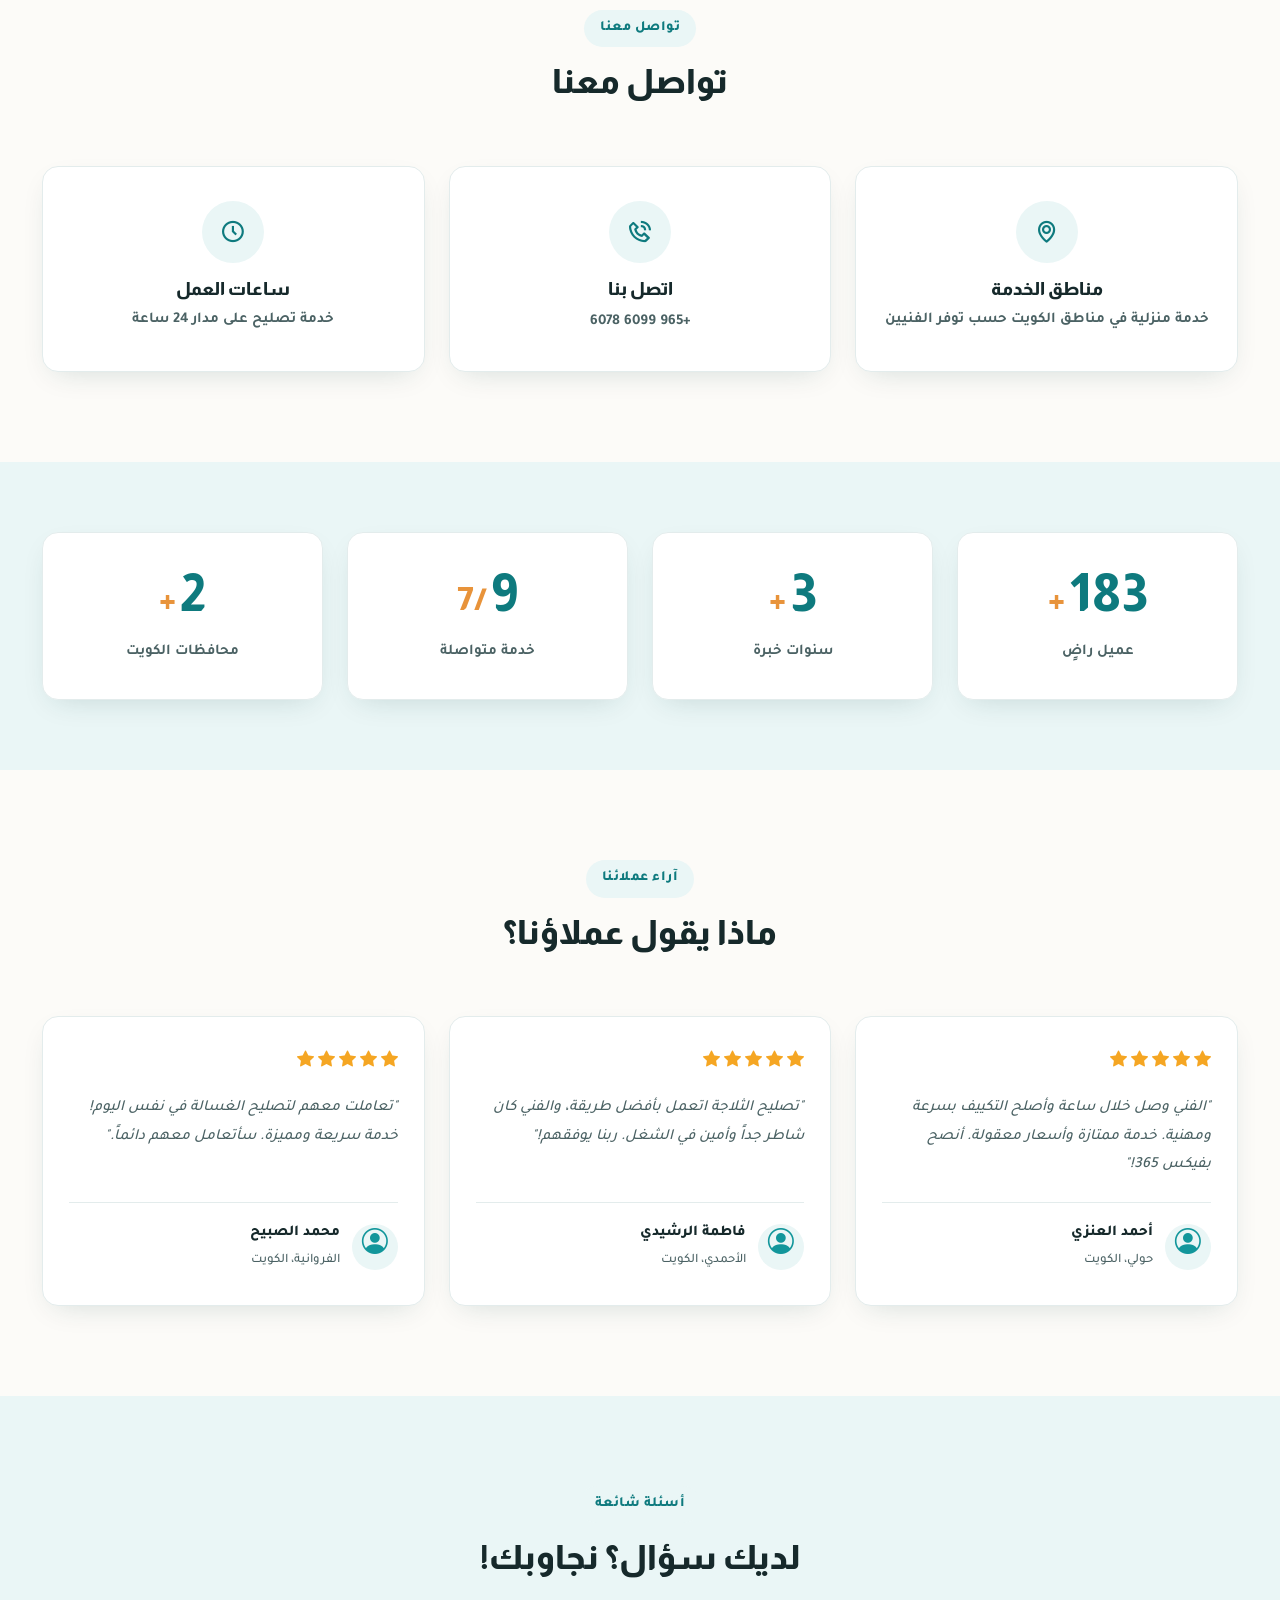
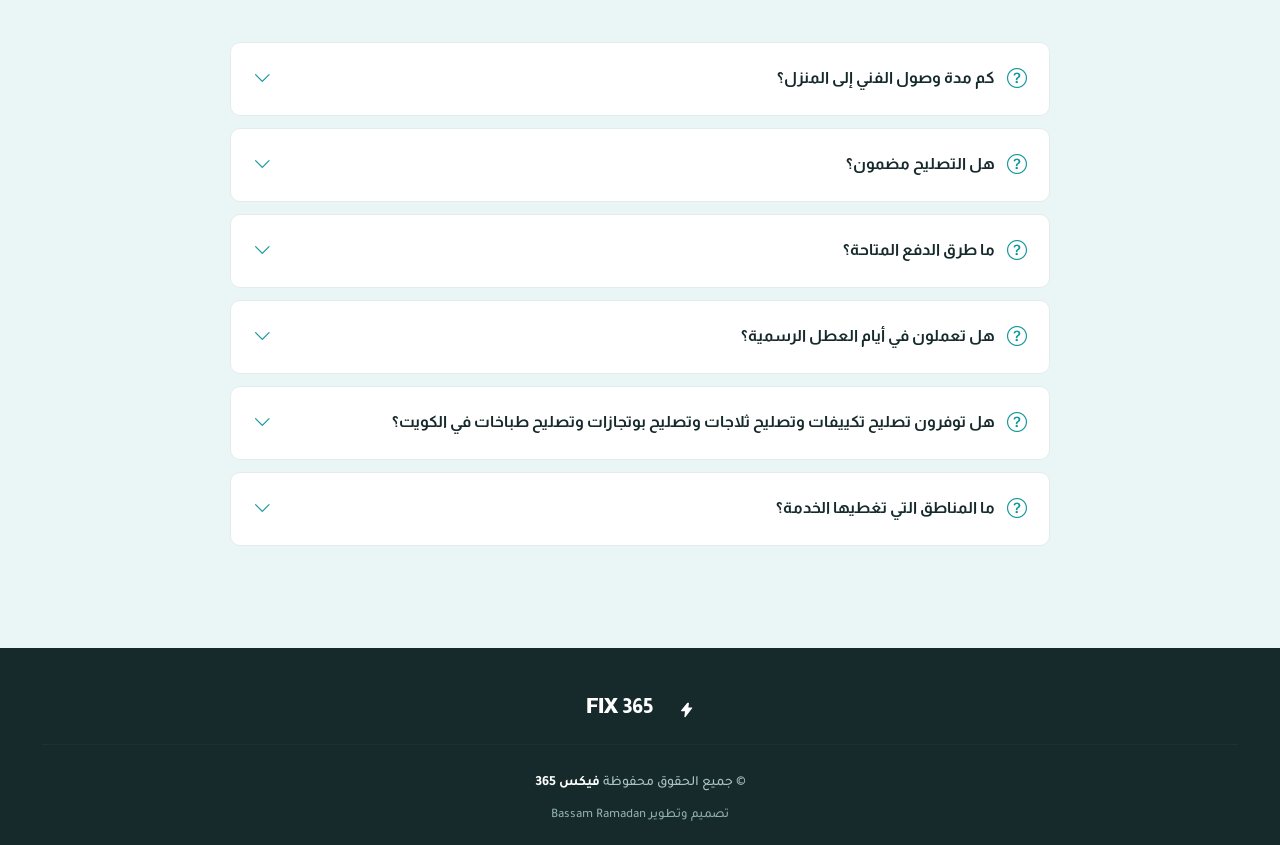
==== commit 26d6dc86: "Clarify Google site name preference" ====
--- a/index.html
+++ b/index.html
@@ -20,7 +20,7 @@
 
   <!-- Open Graph / WhatsApp & Social Sharing -->
   <meta property="og:type" content="website">
-  <meta property="og:site_name" content="FIX 365 الكويت">
+  <meta property="og:site_name" content="FIX 365 تصليح الكويت">
   <meta property="og:title" content="FIX 365 الكويت | تصليح الكويت للأجهزة المنزلية">
   <meta property="og:description" content="خدمة منزلية سريعة لتصليح غسالات، تصليح تكييفات، تصليح بوتجازات، تصليح طباخات وتصليح ثلاجات في جميع مناطق الكويت على مدار 24 ساعة.">
   <meta property="og:image" content="https://fix365kw.com/assets/img/hero-bg1.jpg">
@@ -45,7 +45,7 @@
       "@type": "LocalBusiness",
       "@id": "https://fix365kw.com/#business",
       "name": "FIX 365 الكويت",
-      "alternateName": ["FIX 365", "فيكس 365", "FIX365", "فيكس 365 الكويت", "Fix 365 Kuwait"],
+      "alternateName": ["FIX 365 تصليح الكويت", "FIX 365", "فيكس 365", "FIX365", "فيكس 365 الكويت", "Fix 365 Kuwait", "fix365kw.com"],
       "url": "https://fix365kw.com/",
       "telephone": "+96560996078",
       "description": "FIX 365 لخدمات تصليح الكويت للأجهزة المنزلية، وتشمل تصليح غسالات وتصليح تكييفات وتصليح بوتجازات وتصليح طباخات وتصليح ثلاجات وتصليح ديب فريزر في الكويت.",
@@ -168,8 +168,8 @@
       "@type": "WebSite",
       "@id": "https://fix365kw.com/#website",
       "url": "https://fix365kw.com/",
-      "name": "FIX 365 الكويت",
-      "alternateName": ["FIX 365", "فيكس 365", "FIX365", "فيكس 365 الكويت", "Fix 365 Kuwait"],
+      "name": "FIX 365 تصليح الكويت",
+      "alternateName": ["FIX 365 الكويت", "FIX 365", "فيكس 365", "FIX365", "فيكس 365 الكويت", "Fix 365 Kuwait", "fix365kw.com"],
       "inLanguage": "ar-KW",
       "publisher": {
         "@id": "https://fix365kw.com/#business"
